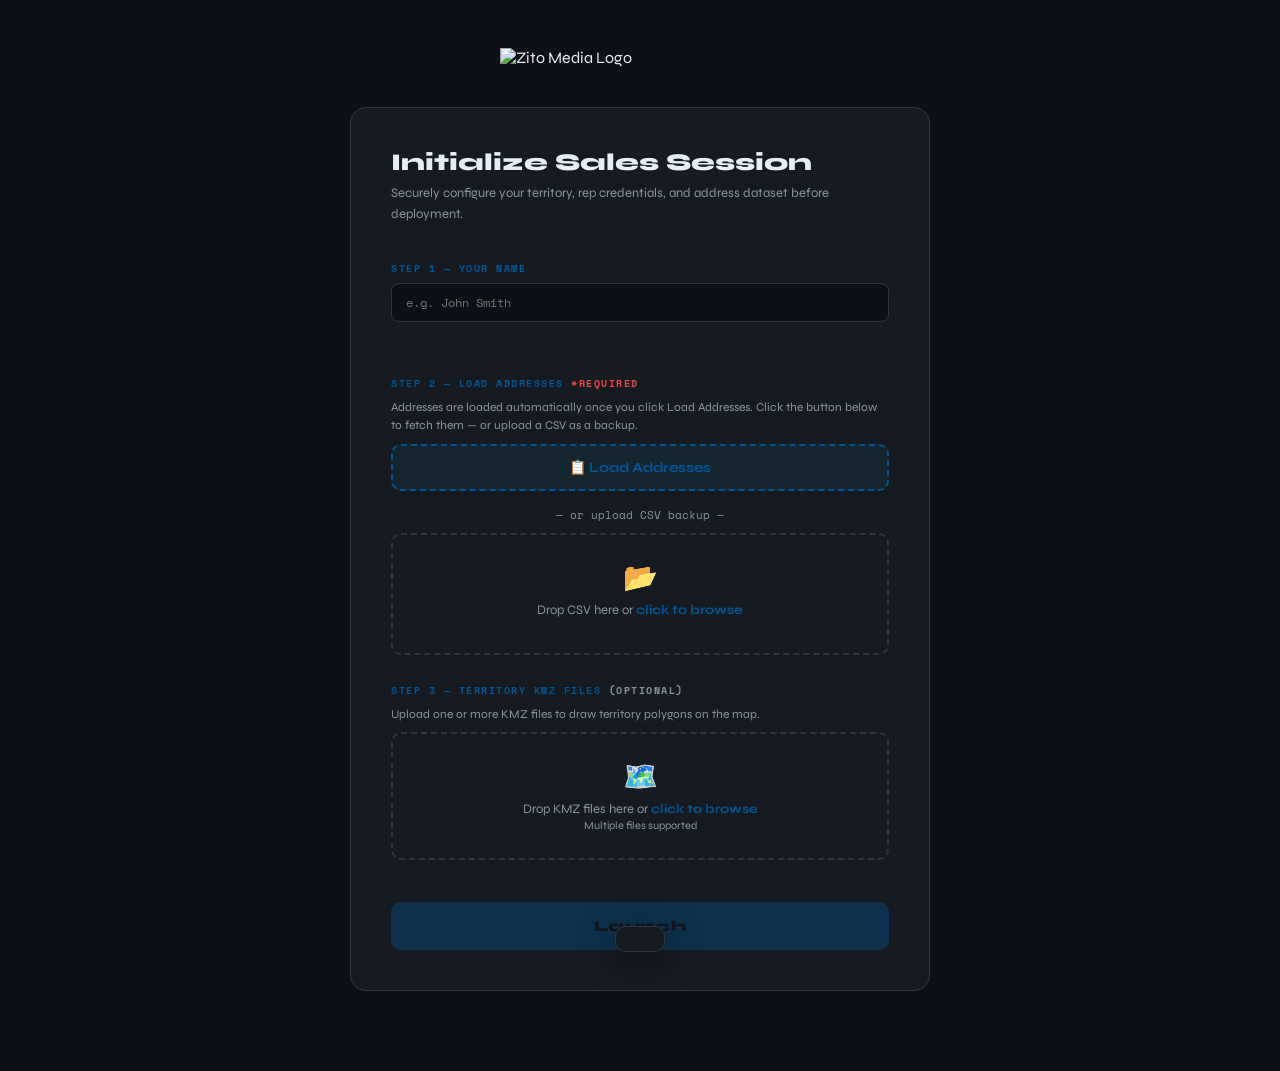
==== index.html @ 5561928e "Add files via upload" ====
<!DOCTYPE html>
<html lang="en">
<head>
<meta charset="UTF-8">
<meta name="viewport" content="width=device-width, initial-scale=1.0, viewport-fit=cover">
<title>Zito FieldOS</title>
<link rel="manifest" href="manifest.json">
<meta name="theme-color" content="#005696">
<meta name="mobile-web-app-capable" content="yes">
<meta name="apple-mobile-web-app-capable" content="yes">
<meta name="apple-mobile-web-app-status-bar-style" content="black-translucent">
<meta name="apple-mobile-web-app-title" content="FieldOS">
<link rel="apple-touch-icon" href="https://www.zitomedia.net/wp-content/uploads/2025/03/Untitled-design-6.png">
<link rel="icon" type="image/png" href="https://www.zitomedia.net/wp-content/uploads/2025/03/Untitled-design-6.png">

<!-- Preconnect to every external host so DNS + TLS happens in parallel, not serially -->
<link rel="preconnect" href="https://fonts.googleapis.com">
<link rel="preconnect" href="https://fonts.gstatic.com" crossorigin>
<link rel="preconnect" href="https://cdnjs.cloudflare.com">
<link rel="preconnect" href="https://server.arcgisonline.com">
<link rel="preconnect" href="https://nominatim.openstreetmap.org">
<link rel="preconnect" href="https://services.arcgisonline.com">
<link rel="dns-prefetch" href="https://script.google.com">

<!-- Fonts: display=swap means text shows in fallback font immediately, custom font swaps in when ready -->
<link href="https://fonts.googleapis.com/css2?family=Space+Mono:wght@400;700&family=Syne:wght@400;600;700;800&display=swap" rel="stylesheet">
<link rel="stylesheet" href="https://cdnjs.cloudflare.com/ajax/libs/leaflet/1.9.4/leaflet.min.css"/>
<link rel="stylesheet" href="https://cdnjs.cloudflare.com/ajax/libs/leaflet.markercluster/1.5.3/MarkerCluster.min.css"/>
<link rel="stylesheet" href="https://cdnjs.cloudflare.com/ajax/libs/leaflet.markercluster/1.5.3/MarkerCluster.Default.min.css"/>
<!-- App styles — bump ?v= whenever you update style.css so browsers fetch fresh -->
<link rel="stylesheet" href="style.css">
</head>
<body>

<!-- ═══════════════════ SPLASH SCREEN ═══════════════════ -->
<div id="splash" class="gone">
  <div class="splash-grid"></div>
  <div class="splash-glow"></div>
  <div class="splash-rings">
    <div class="splash-ring"></div>
    <div class="splash-ring"></div>
    <div class="splash-ring"></div>
    <div class="splash-ring"></div>
  </div>
  <div class="splash-body">
    <div class="splash-logo">
      <img src="https://www.zitomedia.net/wp-content/uploads/2025/03/Untitled-design-6.png" alt="Zito Media">
    </div>
    <div class="splash-line"></div>
    <div class="splash-tag">Field Operations & Sales Intelligence</div>
    <div class="splash-name" id="splash-rep-name"></div>
    <div class="splash-dots">
      <div class="splash-dot"></div>
      <div class="splash-dot"></div>
      <div class="splash-dot"></div>
    </div>
    <div class="splash-prog-wrap">
      <div class="splash-prog-track">
        <div class="splash-prog-fill" id="splash-prog-fill"></div>
      </div>
      <div class="splash-prog-label">Loading session…</div>
    </div>
  </div>
  <div class="splash-ver">ZITO FIELDOS v1.0.3 • Production • Build 2026.02.22</div>
</div>

<!-- ═══════════════════ SIGN-OUT CONFIRM ═══════════════════ -->
<div id="signout-confirm">
  <div class="signout-box">
    <div class="signout-icon">👋</div>
    <div class="signout-title">End Session?</div>
    <div class="signout-msg">Your availability will be set to Offline and your session will be securely closed.</div>
    <div class="signout-btns">
      <button class="signout-cancel" onclick="closeSignOutConfirm()">Cancel</button>
      <button class="signout-confirm-btn" onclick="confirmSignOut()">End Session</button>
    </div>
  </div>
</div>

<!-- ═══════════════════ SETUP PAGE ═══════════════════ -->
<div id="page-setup">
  <div class="logo-bar">
    <img src="https://www.zitomedia.net/wp-content/uploads/2025/03/Untitled-design-6.png" alt="Zito Media Logo">
  </div>
  <div class="setup-card">
    <h1>Initialize Sales Session</h1>
    <p class="sub">Securely configure your territory, rep credentials, and address dataset before deployment.</p>

    <div class="step">
      <div class="slabel">Step 1 — Your Name</div>
      <input class="txt-in" type="text" id="rep-name" placeholder="e.g. John Smith" oninput="validateRepName()" autocomplete="name">
      <div id="rep-name-hint" style="font-size:11px;color:var(--muted);margin-top:6px;font-family:'Space Mono',monospace;display:none;">⚠ Please enter your first and last name</div>
      <div id="rep-profile-status" style="font-size:12px;margin-top:8px;min-height:18px;"></div>
    </div>

    <div class="step">
      <div class="slabel">Step 2 — Load Addresses <span style="color:var(--danger)">*Required</span></div>
      <p class="shint">Addresses are loaded automatically once you click Load Addresses. Click the button below to fetch them — or upload a CSV as a backup.</p>
      <button class="btn-fetch-addr" id="btn-fetch-addr" onclick="fetchAddressesFromSheet()">
        <span id="fetch-addr-icon">📋</span> Load Addresses
      </button>
      <div id="fetch-addr-status" class="dz-status" style="margin-top:8px"></div>

      <div class="dz-or">— or upload CSV backup —</div>
      <div class="dropzone" id="dz-csv">
        <input type="file" id="csv-file" accept=".csv">
        <div class="dz-icon">📂</div>
        <div class="dz-label">Drop CSV here or <strong>click to browse</strong></div>
        <div id="csv-status" class="dz-status"></div>
      </div>
    </div>

    <div class="step">
      <div class="slabel">Step 3 — Territory KMZ Files <span style="color:var(--muted)">(optional)</span></div>
      <p class="shint">Upload one or more KMZ files to draw territory polygons on the map.</p>
      <div class="dropzone" id="dz-kml">
        <input type="file" id="kml-file" accept=".kml,.kmz" multiple>
        <div class="dz-icon">🗺️</div>
        <div class="dz-label">Drop KMZ files here or <strong>click to browse</strong></div>
        <div class="dz-label" style="font-size:11px;color:var(--muted);margin-top:2px">Multiple files supported</div>
      </div>
      <div id="kml-file-list"></div>
    </div>

    <button class="btn-launch" id="launch-btn" disabled onclick="launchApp()">Launch</button>
  </div>
</div>

<!-- ═══════════════════ APP PAGE ═══════════════════ -->
<div id="page-app">
  <div id="topbar">
    <div class="tb-logo">
      <img src="https://www.zitomedia.net/wp-content/uploads/2025/03/Untitled-design-6.png" alt="Logo" style="height:30px;width:auto;">
    </div>
    <div class="tb-sep"></div>
    <div class="tb-stat">Homes Passed: <strong id="st-total">0</strong></div>
    <div class="tb-stat" style="color:#059669">✅ Scheduled: <strong id="st-sched">0</strong></div>
    <div class="tb-stat">Pending: <strong id="st-pend">0</strong></div>
    <div class="ml-auto" style="display:flex;align-items:center;gap:8px;">
      <button id="btn-drop-pin-top" class="tb-btn" title="Drop a pin / add an address">📍 Drop Pin</button>
      <div id="tb-status-pill" class="is-offline" onclick="openBadge()" title="View my badge">
        <span class="status-dot"></span>
        <span id="tb-status-label">OFFLINE</span>
      </div>
      <button id="btn-chat" class="tb-btn chat-btn" onclick="openChat()" title="Team Chat">💬 Chat <span id="chat-unread-badge" class="chat-unread-badge" style="display:none"></span></button>
      <button id="btn-manager" class="tb-btn" onclick="openManagerPanel()">Team</button>
      <button class="tb-btn" onclick="openBadge()">My Badge</button>
      <button class="tb-btn" onclick="openSignOutConfirm()" title="Sign out" style="color:#f87171;border-color:rgba(239,68,68,.3);">Log Out</button>
    </div>
  </div>

  <!-- Sidebar collapse toggle -->
  <button id="sidebar-toggle" onclick="toggleSidebar()" title="Toggle address list">&#8249;</button>

  <!-- ═══════════════════ BADGE MODAL ═══════════════════ -->
  <div id="badge-modal" onclick="if(event.target===this)closeBadge()">
    <div class="badge-wrap">
      <div class="badge-card">
        <div class="badge-stripe"></div>
        <div class="badge-logo-bar">
          <img src="https://www.zitomedia.net/wp-content/uploads/2025/03/Untitled-design-6.png" alt="Zito Media">
          <span class="badge-id-num" id="badge-id-num">REP-000</span>
        </div>
        <div class="badge-avatar" id="badge-avatar">?</div>
        <div class="badge-name" id="badge-rep-name">—</div>
        <div class="badge-title">Sales Representative</div>
        
        <div class="badge-contact">
          <div class="badge-contact-row">📞 <a id="badge-phone-link" href="#"><span id="badge-rep-phone">—</span></a></div>
          <div class="badge-contact-row">✉️ <a id="badge-email-link" href="#"><span id="badge-rep-email">—</span></a></div>
          <div class="badge-contact-row">🌐 <a id="badge-web-link" href="#" target="_blank" rel="noopener"><span id="badge-rep-web">zitomedia.net</span></a></div>
        </div>

        <div class="badge-email-actions">
          <button class="badge-email-btn mega" onclick="emailCustomerOffer('mega')">Email Mega Offer</button>
          <button class="badge-email-btn gig" onclick="emailCustomerOffer('gig')">Email Gig Offer</button>
        </div>

        <div class="badge-divider"></div>
        <div class="badge-stats">
          <div class="badge-stat">
            <div class="badge-stat-val total-c" id="badge-total">0</div>
            <div class="badge-stat-lbl">Total Sales</div>
          </div>
          <div class="badge-stat">
            <div class="badge-stat-val mega-c" id="badge-mega">0</div>
            <div class="badge-stat-lbl">Mega</div>
          </div>
          <div class="badge-stat">
            <div class="badge-stat-val gig-c" id="badge-gig">0</div>
            <div class="badge-stat-lbl">Gig</div>
          </div>
        </div>
        <div class="badge-divider"></div>
        <div class="badge-status-row">
          <div id="badge-toggle" class="badge-status-toggle offline" onclick="toggleRepStatus()">
            <span class="badge-toggle-dot"></span>
            <span id="badge-status-text">OFFLINE</span>
          </div>
        </div>
        <div class="badge-toggle-hint">Tap to toggle your availability status</div>
      </div>
      <button class="badge-close-btn" onclick="closeBadge()">Close</button>
      <button class="badge-signout-btn" onclick="closeBadge();openSignOutConfirm()">⏻ End Session</button>
    </div>
  </div>

  <!-- ═══════════════════ MANAGER DASHBOARD ═══════════════════ -->
  <div id="manager-modal" onclick="if(event.target===this)closeManagerPanel()">
    <div class="mgr-wrap">

      <!-- Header -->
      <div class="mgr-header">
        <div>
          <div class="mgr-eyebrow">Manager View</div>
          <div class="mgr-title">Field Intelligence</div>
          <div class="mgr-subtitle" id="mgr-last-refresh">—</div>
        </div>
        <button class="mgr-refresh-btn" id="mgr-refresh-btn" onclick="refreshManagerPanel()">↻</button>
      </div>

      <!-- Top KPI pills -->
      <div class="mgr-summary">
        <div class="mgr-pill"><div class="mgr-pill-val online-c" id="mgr-count-online">—</div><div class="mgr-pill-lbl">Online</div></div>
        <div class="mgr-pill"><div class="mgr-pill-val offline-c" id="mgr-count-offline">—</div><div class="mgr-pill-lbl">Offline</div></div>
        <div class="mgr-pill"><div class="mgr-pill-val sales-c" id="mgr-count-sales">—</div><div class="mgr-pill-lbl">Sales Today</div></div>
      </div>

      <!-- Tab nav -->
      <div class="mgr-tabs">
        <button class="mgr-tab active" onclick="switchMgrTab('team',this)">👥 Team</button>
        <button class="mgr-tab" onclick="switchMgrTab('analytics',this)">📊 Analytics</button>
        <button class="mgr-tab" onclick="switchMgrTab('coverage',this)">🗺 Coverage</button>
        <button class="mgr-tab" onclick="switchMgrTab('forecast',this)">💰 Forecast</button>
        <button class="mgr-tab" onclick="switchMgrTab('territory',this)">🎯 Territory</button>
        <!-- AI Coach removed -->
      </div>

      <!-- ── TAB: TEAM ── -->
      <div id="mgr-tab-team" class="mgr-tab-panel active">
        <div class="mgr-perf">
          <div class="mgr-perf-head">Live Performance</div>
          <div class="mgr-perf-grid">
            <div class="mgr-metric">
              <div class="mgr-metric-lbl">Close Rate</div>
              <div class="mgr-metric-val" id="mgr-m-close">—</div>
              <div class="mgr-metric-sub" id="mgr-m-close-sub">—</div>
            </div>
            <div class="mgr-metric">
              <div class="mgr-metric-lbl">Sales / Hour</div>
              <div class="mgr-metric-val" id="mgr-m-pace">—</div>
              <div class="mgr-metric-sub" id="mgr-m-pace-sub">—</div>
            </div>
            <div class="mgr-metric">
              <div class="mgr-metric-lbl">Gig Mix</div>
              <div class="mgr-metric-val" id="mgr-m-gigmix">—</div>
              <div class="mgr-metric-sub" id="mgr-m-gigmix-sub">—</div>
            </div>
            <div class="mgr-metric">
              <div class="mgr-metric-lbl">Sales / Rep</div>
              <div class="mgr-metric-val" id="mgr-m-spr">—</div>
              <div class="mgr-metric-sub" id="mgr-m-spr-sub">—</div>
            </div>
          </div>
        </div>
        <div class="mgr-list-head">Field Reps</div>
        <div id="mgr-rep-list">
          <div class="mgr-loading"><div class="mgr-spinner"></div>Loading rep data…</div>
        </div>
      </div>

      <!-- ── TAB: ANALYTICS ── -->
      <div id="mgr-tab-analytics" class="mgr-tab-panel">

        <div class="mgr-two-col">
          <div class="ana-card">
            <div class="ana-card-head">🕐 Best Hours to Knock</div>
            <div class="ana-card-sub">Close rate by hour of day — based on all recorded door knocks</div>
            <div id="ana-tod-chart" class="tod-chart"></div>
            <div class="tod-x-labels" id="ana-tod-labels"></div>
          </div>

          <div class="ana-card">
            <div class="ana-card-head">📶 Status Breakdown</div>
            <div class="ana-card-sub">Disposition of all worked doors this session</div>
            <div id="ana-status-bars" class="status-bars"></div>
          </div>
        </div>

        <div class="mgr-two-col">
          <div class="ana-card">
            <div class="ana-card-head">🆚 Competitor Landscape</div>
            <div class="ana-card-sub">What service do prospects already have?</div>
            <div id="ana-competitor" class="competitor-grid"></div>
          </div>

          <div class="ana-card">
            <div class="ana-card-head">👤 Rep Leaderboard</div>
            <div class="ana-card-sub">Ranked by close rate — minimum 5 doors worked</div>
            <div id="ana-leaderboard" class="leaderboard-list"></div>
          </div>
        </div>

      </div>

      <!-- ── TAB: COVERAGE ── -->
      <div id="mgr-tab-coverage" class="mgr-tab-panel">

        <div class="mgr-two-col">
          <div class="ana-card">
            <div class="ana-card-head" style="display:flex;align-items:center;justify-content:space-between;">
              <span>Territory Coverage</span>
              <button class="heat-btn" id="btn-heat-map" onclick="toggleHeatMap()">🌡 Coverage Map</button>
            </div>
            <div class="ana-card-sub">% of addresses knocked per territory</div>
            <div id="cov-territory-bars"></div>
          </div>

          <div class="ana-card">
            <div class="ana-card-head">📍 Coverage Legend</div>
            <div class="cov-legend">
              <div class="cov-leg-row"><span class="cov-swatch" style="background:#8b5cf6"></span>Mega Sale</div>
              <div class="cov-leg-row"><span class="cov-swatch" style="background:#10b981"></span>Gig Sale</div>
              <div class="cov-leg-row"><span class="cov-swatch" style="background:#d97706"></span>Not Home</div>
              <div class="cov-leg-row"><span class="cov-swatch" style="background:#ef4444"></span>Brightspeed</div>
              <div class="cov-leg-row"><span class="cov-swatch" style="background:#818cf8"></span>In Contract</div>
              <div class="cov-leg-row"><span class="cov-swatch" style="background:#dc2626"></span>Not Interested</div>
              <div class="cov-leg-row"><span class="cov-swatch" style="background:#06b6d4"></span>Go Back Later</div>
              <div class="cov-leg-row"><span class="cov-swatch" style="background:#6b7280"></span>Pending / Untouched</div>
            </div>
          </div>
        </div>

      </div>

      <!-- ── TAB: FORECAST ── -->
      <div id="mgr-tab-forecast" class="mgr-tab-panel">

        <div class="ana-card forecast-hero">
          <div class="ana-card-head">📡 Revenue Projection</div>
          <div class="ana-card-sub">Based on current close rate applied to remaining pending homes</div>
          <div class="forecast-mrr" id="fc-mrr">—</div>
          <div class="forecast-mrr-label">Projected Monthly Recurring Revenue</div>
        </div>

        <div class="ana-card">
          <div class="ana-card-head">Projection Inputs</div>
          <div class="fc-inputs-grid" id="fc-inputs-grid"></div>
        </div>

        <div class="ana-card">
          <div class="ana-card-head">Territory Breakdown</div>
          <div id="fc-territory-table"></div>
        </div>

        <div class="ana-card">
          <div class="ana-card-head">Package Revenue Split</div>
          <div class="fc-pkg-split" id="fc-pkg-split"></div>
        </div>

      </div>

      <!-- ── TAB: TERRITORY INTEL ── -->
      <div id="mgr-tab-territory" class="mgr-tab-panel">

        <div class="ana-card">
          <div class="ana-card-head">📡 Territory Saturation</div>
          <div class="ana-card-sub">How worked-out is each territory? When to rotate reps in.</div>
          <div id="ti-saturation"></div>
        </div>

        <div class="ana-card">
          <div class="ana-card-head">🆚 Competitor Breakdown by Territory</div>
          <div class="ana-card-sub">% of homes using Brightspeed, in contract, or open market — per territory</div>
          <div id="ti-competitor-table"></div>
        </div>

        <div class="ana-card">
          <div class="ana-card-head">🔄 Follow-Up Queue</div>
          <div class="ana-card-sub">Go Back Later &amp; Not Home doors across all territories — sorted by how long they've been waiting</div>
          <div id="ti-stale-list"></div>
        </div>

        <div class="ana-card">
          <div class="ana-card-head">📋 Deploy Recommendations</div>
          <div class="ana-card-sub">Where to focus reps next based on coverage and close rate data</div>
          <div id="ti-recommendations"></div>
        </div>

      </div>

      <!-- AI Coach tab removed -->

      <button class="mgr-close-btn" onclick="closeManagerPanel()">Close</button>
    </div>
  </div>

  <!-- ═══════════════════ GPS PERMISSION PROMPT ═══════════════════ -->
  <div id="gps-prompt" class="gps-prompt-overlay">
    <div class="gps-prompt-box">
      <div class="gps-prompt-icon">📍</div>
      <div class="gps-prompt-title">Enable Location</div>
      <div class="gps-prompt-body">
        FieldOS uses your location to:<br><br>
        <span class="gps-feat">🧭 <strong>Route Mode</strong> — sort addresses nearest-first as you walk</span>
        <span class="gps-feat">📡 <strong>Territory loading</strong> — auto-load homes near you</span>
        <span class="gps-feat">🔄 <strong>Follow-Up Queue</strong> — show distance to each callback</span>
      </div>
      <div class="gps-prompt-sub">Your location is never stored or shared. It stays on your device.</div>
      <button class="gps-btn-allow" onclick="requestGPS()">Allow Location Access</button>
      <button class="gps-btn-skip"  onclick="dismissGPSPrompt()">Not Now</button>
    </div>
  </div>

  <!-- GPS status banner (shows briefly after grant/deny) -->
  <div id="gps-banner" class="gps-banner"></div>

  <div id="panel-list">
    <div class="pl-head">
      <div class="pl-title">
        Addresses
        <span class="pl-badge" id="addr-count">0</span>
      </div>
      <div class="pl-mode-btns">
        <button class="pl-mode-btn" id="btn-route-mode" onclick="toggleRouteMode()">
          <span class="pl-mode-icon">🧭</span>
          <span class="pl-mode-label">Route</span>
        </button>
        <button class="pl-mode-btn" id="btn-stale-mode" onclick="toggleStaleMode()">
          <span class="pl-mode-icon">🔄</span>
          <span class="pl-mode-label">Follow-Up</span>
          <span class="pl-mode-count" id="stale-badge"></span>
        </button>
      </div>
      <input class="search-in" id="addr-search" placeholder="🔍 Search addresses…" oninput="filterList(this.value)">
    </div>
    <div id="addr-items"></div>
    <div class="pl-footer">
      <button class="btn-add-addr" onclick="openAddAddrModal()">&#43; Add Address</button>
    </div>
  </div>

  <!-- ═══════════════════ ADD ADDRESS MODAL ═══════════════════ -->
  <div id="add-addr-modal" onclick="if(event.target===this)closeAddAddrModal()">
    <div class="add-addr-box">
      <div class="add-addr-header">
        <div class="add-addr-title">Add New Address</div>
        <button class="add-addr-close" onclick="closeAddAddrModal()">&#10005;</button>
      </div>
      <div class="add-addr-sub">Enter a home not in the current list. It will be added to your session and saved to the Addresses tab in Google Sheets.</div>

      <div class="fg">
        <label class="fl">Street Address <span style="color:var(--danger)">*</span></label>
        <input class="fi" type="text" id="new-addr-street" placeholder="e.g. 123 Oak St" oninput="checkNewAddrReady()">
      </div>
      <div class="fg-row">
        <div>
          <label class="fl">City <span style="color:var(--danger)">*</span></label>
          <input class="fi" type="text" id="new-addr-city" placeholder="e.g. Burnsville" oninput="checkNewAddrReady()">
        </div>
        <div>
          <label class="fl">State</label>
          <input class="fi" type="text" id="new-addr-state" placeholder="e.g. NC" maxlength="2">
        </div>
      </div>
      <div class="fg">
        <label class="fl">ZIP Code</label>
        <input class="fi" type="text" id="new-addr-zip" placeholder="e.g. 28714" maxlength="10">
      </div>

      <div class="add-addr-note">
        &#128203; This address will also be written to the <strong>Addresses</strong> tab of your Google Sheet so it persists for future sessions.
      </div>

      <button class="btn-add-addr-submit" id="btn-new-addr-submit" onclick="submitNewAddress()" disabled>Add Address</button>
      <div id="add-addr-sending">
        <div class="add-addr-spinner"></div> Saving to Google Sheet&hellip;
      </div>
    </div>
  </div>

  <!-- Pin Drop banner — visible while pin mode is active -->
  <div id="pin-drop-banner">📍 Tap a home on the map to add it</div>

  <!-- Drop Pin FAB — mobile only, replaces the topbar button which overflows on small screens -->
  <button id="btn-drop-pin-fab" onclick="togglePinDropMode()" title="Drop a pin / add an address">
    📍 Drop Pin
  </button>

  <div id="map"></div>

  <!-- Weather Overlay Pill -->
  <div id="wx-pill" class="wx-pill" aria-label="Weather controls">
    <button id="wx-radar-toggle" class="wx-chip wx-toggle" type="button" onclick="wxToggleRadar()" aria-pressed="false">
      <span class="wx-label">Radar</span>
      <span class="wx-switch" aria-hidden="true"><span class="wx-knob"></span></span>
    </button>
    <div id="wx-temp" class="wx-chip wx-temp" title="Current temperature">—°F</div>
  </div>

  <!-- Geocoding progress bar -->
  <div id="geocode-bar" style="display:none;position:absolute;bottom:20px;left:50%;transform:translateX(-50%);
    background:#fff;border:1px solid #d1d5db;border-radius:10px;padding:12px 20px;
    min-width:300px;box-shadow:0 4px 16px rgba(0,0,0,.15);z-index:999;
    flex-direction:column;gap:8px;font-family:'Syne',sans-serif;">
    <div id="gc-text" style="font-size:12px;font-weight:600;color:#374151;text-align:center"></div>
    <div style="background:#e5e7eb;border-radius:4px;height:6px;overflow:hidden;">
      <div id="gc-fill" style="height:100%;background:#2563eb;border-radius:4px;transition:width .4s ease;width:0%"></div>
    </div>
  </div>

  <div id="panel-form">
    <div class="pf-head">
      <div class="pf-info">
        <div class="pf-addr" id="pf-addr-line"></div>
        <div class="pf-sub"  id="pf-addr-sub"></div>
      </div>
      <button class="pf-collapse" id="pf-collapse-btn" onclick="toggleFormCollapse()" title="Collapse / expand form">▾</button>
      <button class="pf-close" onclick="closeForm()">✕</button>
    </div>
    <div class="pf-body">

      <!-- Active customer notice (shown instead of sales form) -->
      <div id="active-notice" style="display:none">
        <div class="active-notice-box">
          <div class="active-notice-icon">⚡</div>
          <div class="active-notice-title">Active Customer</div>
          <div class="active-notice-msg">This address is an existing active customer and cannot be sold to.</div>
        </div>
      </div>

      <!-- Sales form (hidden for active customers) -->
      <div id="sales-form-body">

      <!-- Previous disposition banner — shown when address has been visited before -->
      <div id="prev-disposition" style="display:none">
        <div class="prev-disp-label">Previous Disposition</div>
        <div class="prev-disp-row">
          <span class="prev-disp-status" id="prev-disp-status"></span>
          <span class="prev-disp-clear" onclick="clearPrevDisposition()" title="Clear disposition">✕ Clear</span>
        </div>
        <div class="prev-disp-note" id="prev-disp-note" style="display:none"></div>
      </div>

      <div class="sec-head">Customer Info</div>
      <div class="fg-row">
        <div><label class="fl">First Name</label><input class="fi" type="text" id="f-first" placeholder="Jane"></div>
        <div><label class="fl">Last Name</label><input class="fi" type="text" id="f-last" placeholder="Smith"></div>
      </div>
      <div class="fg">
        <label class="fl">Phone</label>
        <input class="fi" type="text" id="f-phone" placeholder="(555) 555-5555" oninput="fmtPhone(this)">
      </div>
      <div class="fg">
        <label class="fl">Email</label>
        <input class="fi" type="text" id="f-email" placeholder="jane@example.com">
      </div>
      <div class="fg">
        <label class="fl">Notes</label>
        <input class="fi" type="text" id="f-notes" placeholder="Gate code, best call time, etc.">
      </div>

      <div class="sec-head">Select Package</div>
      <div class="pkg-grid">
        <div class="pkg-card mega-card" id="pkg-mega" onclick="pickPkg('mega')">
          <span class="pkg-check">✓</span>
          <div class="pkg-icon">⚡</div>
          <div class="pkg-name">Mega Speed</div>
          <div class="pkg-speed">500 Mbps</div>
          <div class="pkg-price">$44.95/mo</div>
        </div>
        <div class="pkg-card gig-card" id="pkg-gig" onclick="pickPkg('gig')">
          <span class="pkg-check">✓</span>
          <div class="pkg-icon">🚀</div>
          <div class="pkg-name">Gig Speed</div>
          <div class="pkg-speed">1,000 Mbps</div>
          <div class="pkg-price">$54.95/mo</div>
        </div>
      </div>

      <!-- Pricing Breakdown (shown after package selected) -->
      <div id="pricing-box" style="display:none">

        <div class="sec-head">Schedule Install</div>

        <!-- Schedule picker -->
        <div id="sched-wrap">
          <div id="sched-loading" style="display:none" class="sched-msg">
            <div class="sched-spinner"></div><span>Loading schedule…</span>
          </div>
          <div id="sched-error" style="display:none" class="sched-err"></div>

          <div id="sched-picker" style="display:none">
            <div class="sched-nav">
              <button class="sched-nav-btn" onclick="schedShiftWeek(-1)">&#8592;</button>
              <span class="sched-week-label" id="sched-week-label"></span>
              <button class="sched-nav-btn" onclick="schedShiftWeek(1)">&#8594;</button>
            </div>
            <div id="sched-day-grid"></div>
          </div>

          <!-- Confirmed slot -->
          <div id="sched-confirmed" style="display:none" class="sched-confirmed">
            <div class="sched-conf-check">✅</div>
            <div class="sched-conf-body">
              <div class="sched-conf-label">Install Scheduled</div>
              <div class="sched-conf-date" id="sched-conf-date"></div>
              <div class="sched-conf-time" id="sched-conf-time"></div>
            </div>
            <button class="sched-conf-change" onclick="schedClearSlot()">✕ Change</button>
          </div>
        </div>

        <!-- Hidden fields used by calcPricing + payload -->
        <input type="hidden" id="f-install-date">
        <input type="hidden" id="f-install-time">

        <div class="sec-head">Pricing Breakdown</div>
        <div class="price-table">
          <div class="price-section-label">Monthly Bill (recurring)</div>
          <div class="price-row"><span>Internet Service</span><span id="pr-internet">—</span></div>
           <div class="price-row"><span>Modem Fee</span><span>$10.00</span></div>
          <div class="price-row"><span>eero 6+ WiFi Router</span><span>$5.00</span></div>
          <div class="price-row"><span>Payment Processing Fee</span><span>$1.00</span></div>
          <div class="price-row price-total"><span>Monthly Total</span><span id="pr-monthly">—</span></div>

          <div class="price-section-label" style="margin-top:14px">First Month Bill (promo: internet is free)</div>
          <div class="price-row promo-row"><span>Internet Service</span><span class="free-tag">FREE</span></div>
           <div class="price-row"><span>Modem Fee</span><span>$10.00</span></div>
          <div class="price-row"><span>eero 6+ WiFi Router</span><span>$5.00</span></div>
          <div class="price-row"><span>Payment Processing Fee</span><span>$1.00</span></div>
          <div class="price-row price-total"><span>First Month Bill (fees only)</span><span id="pr-firstbill-fees">$16.00</span></div>
           <div class="price-row"><span style="opacity:.85">+ Estimated Proration (below)</span><span style="opacity:.85">—</span></div>
           <div class="price-row price-total"><span>Estimated First Bill Total</span><span id="pr-firstbill-total">—</span></div>

          <div id="proration-section" style="display:none">
            <div class="price-section-label" style="margin-top:14px">Estimated Proration (install → 1st of next month)</div>
            <div class="price-row"><span id="pr-prorate-label">Internet</span><span id="pr-prorate-internet">—</span></div>
            <div class="price-row"><span id="pr-prorate-eero-label">eero 6+</span><span id="pr-prorate-eero">—</span></div>
            <div class="price-row"><span>Payment Processing Fee</span><span>$1.00</span></div>
            <div class="price-row price-total"><span>Estimated Proration Total</span><span id="pr-prorate-total">—</span></div>
             <div class="price-note" style="margin-top:10px">
               ✅ <strong>No payment is collected at install.</strong> Estimated proration is added to the first bill.
             </div>
          </div>

          <div class="price-note">
            📅 Bills are generated on the <strong>1st</strong> of each month and due by the <strong>10th</strong>.
            <br>💡 Promo: First month includes <strong>free internet service</strong>, but standard monthly fees still apply (modem $10, eero $5, processing $1).
          </div>
        </div>
      </div>

      <div class="sec-head">Submit Sale</div>
      <button class="btn-mega" id="btn-mega" onclick="submitSale('Mega Speed')" disabled>⚡ Submit — Mega Speed</button>
      <button class="btn-gig"  id="btn-gig"  onclick="submitSale('Gig Speed')"  disabled>🚀 Submit — Gig Speed</button>

      <div class="sec-head">No Sale</div>
      <div class="status-grid">
        <button class="stbtn" id="sbt-nh"  onclick="pickStatus('Not Home')">🚪 Not Home</button>
        <button class="stbtn" id="sbt-bs"  onclick="pickStatus('Brightspeed')">⚡ Brightspeed</button>
        <button class="stbtn" id="sbt-ic"  onclick="pickStatus('In Contract')">📋 In Contract</button>
        <button class="stbtn" id="sbt-ni"  onclick="pickStatus('Not Interested')">❌ Not Interested</button>
        <button class="stbtn" id="sbt-gbl" onclick="pickStatus('Go Back Later')">🔄 Go Back Later</button>
        <button class="stbtn" id="sbt-vac" onclick="pickStatus('Vacant')">🏚️ Vacant</button>
        <button class="stbtn" id="sbt-biz" onclick="pickStatus('Business')">🏢 Business</button>
      </div>
      
      <!-- No Sale Disposition Note (only for Not Home / Not Interested / Go Back Later) -->
      <div class="fg" id="ns-note-wrap" style="display:none;">
        <label class="fl" for="ns-note">Disposition Note</label>
        <textarea class="fi" id="ns-note" rows="3" placeholder="Quick note (optional)"></textarea>
      </div>

<button class="btn-log" onclick="submitStatus()">Log Status (no sale)</button>

      </div><!-- end sales-form-body -->
    </div>
  </div>
</div>

<!-- ═══════════════════ TEAM CHAT ═══════════════════ -->
<div id="chat-modal" onclick="if(event.target===this)closeChat()">
  <div class="chat-panel">
    <div class="chat-header">
      <div class="chat-header-left">
        <span class="chat-icon">💬</span>
        <div>
          <div class="chat-title">Team Chat</div>
          <div class="chat-online-count" id="chat-online-count">Loading…</div>
        </div>
      </div>
      <button class="chat-close-btn" onclick="closeChat()">✕</button>
    </div>

    <div class="chat-online-bar" id="chat-online-bar">
      <!-- online rep avatars injected here -->
    </div>

    <div class="chat-messages" id="chat-messages">
      <div class="chat-loading">Loading messages…</div>
    </div>

    <div class="chat-compose">
      <input
        id="chat-input"
        class="chat-input"
        type="text"
        placeholder="Message your team…"
        maxlength="500"
        onkeydown="if(event.key==='Enter'&&!event.shiftKey){event.preventDefault();chatSend();}"
        autocomplete="off"
      >
      <button class="chat-send-btn" onclick="chatSend()">Send</button>
    </div>
  </div>
</div>

<!-- Toast -->
<div id="toast"></div>

<!-- Guide Modal -->
<div id="modal" onclick="handleModalClick(event)">
  <div class="modal-box">
    <h2>⚙ Google Sheets Setup Guide</h2>
    <p>Follow these steps to send sale data automatically to a Google Sheet.</p>

    <h3>1 — Create a Google Sheet</h3>
    <p>Add these headers in Row 1 exactly as shown:</p>
    <pre>Timestamp | Salesperson | Address | City | State | Zip | First Name | Last Name | Phone | Email | Package | Install Date | Install Time | Notes | Status</pre>

    <h3>2 — Open Apps Script</h3>
    <p>Go to <strong>Extensions → Apps Script</strong>, delete existing code, and paste this:</p>
    <pre>function doPost(e) {
  var sheet = SpreadsheetApp.getActiveSpreadsheet().getActiveSheet();
  var d = JSON.parse(e.postData.contents);
  sheet.appendRow([
    new Date(), d.salesperson,
    d.address, d.city, d.state, d.zip,
    d.firstName, d.lastName, d.phone, d.email,
    d.package, d.installDate, d.installTime, d.notes, d.status
  ]);
  return ContentService
    .createTextOutput(JSON.stringify({result:'success'}))
    .setMimeType(ContentService.MimeType.JSON);
}</pre>

    <h3>3 — Deploy as Web App</h3>
    <p>Click <strong>Deploy → New deployment → Web app</strong>. Set <em>Execute as</em>: <strong>Me</strong>, <em>Who has access</em>: <strong>Anyone</strong>. Deploy and authorize.</p>

    <h3>4 — Address CSV Format</h3>
    <pre>address,city,state,zip
123 Main St,Burnsville,NC,28714
456 Oak Ave,Burnsville,NC,28714</pre>

    <button class="modal-close" onclick="closeModal()">Close</button>
  </div>
</div>
<!-- Third-party libraries -->
<script defer src="https://cdnjs.cloudflare.com/ajax/libs/leaflet/1.9.4/leaflet.min.js"></script>
<script defer src="https://cdnjs.cloudflare.com/ajax/libs/leaflet.markercluster/1.5.3/leaflet.markercluster.min.js"></script>
<script defer src="https://cdnjs.cloudflare.com/ajax/libs/PapaParse/5.4.1/papaparse.min.js"></script>
<script defer src="https://cdnjs.cloudflare.com/ajax/libs/jszip/3.10.1/jszip.min.js"></script>
<!-- App logic — bump ?v= whenever you push a new version of app.js -->
<script defer src="app.js"></script>
<!-- Service worker: caches app shell + tiles so the app loads fast on weak signal -->
<script>
  if ('serviceWorker' in navigator) {
    window.addEventListener('load', function() {
      navigator.serviceWorker.register('sw.js').catch(function(){});
    });
  }
</script>
</body>
</html>
---- style.css ----
/* Zito FieldOS — styles
 * Split from single-file build on 2026.02.24
 * To update: edit this file and bump ?v= in index.html
 */

:root {
  --bg: #0d1117;
  --surface: #161b22;
  --surface2: #21262d;
  --border: #30363d;
  --accent: #005696;
  --mega: #8b5cf6;
  --gig: #10b981;
  --text: #e6edf3;
  --muted: #8b949e;
  --warn: #d97706;
  --danger: #ef4444;
  --sidebar-w: 280px;
}
* { box-sizing: border-box; margin: 0; padding: 0; }
body { font-family: 'Syne', sans-serif; color: var(--text); background: var(--bg); }

/* ── SETUP PAGE ─────────────────────────────────────── */
#page-setup {
  min-height: 100vh;
  min-height: 100dvh;
  overflow-y: auto;
  display: flex;
  flex-direction: column;
  align-items: center;
  padding: 48px 20px 80px;
  padding-bottom: max(80px, calc(80px + env(safe-area-inset-bottom)));
  box-sizing: border-box;
}
.logo-bar {
  display: flex;
  flex-direction: column;
  align-items: center;
  justify-content: center;
  gap: 12px;
  width: 100%;
  margin-bottom: 40px;
}
.logo-bar img {
  max-width: 280px;
  width: 80%;
  height: auto;
  object-fit: contain;
}
.logo-dot {
  width: 12px; height: 12px; border-radius: 50%;
  background: var(--accent); box-shadow: 0 0 12px var(--accent);
  animation: glow 2s ease-in-out infinite;
}
@keyframes glow {
  0%,100%{box-shadow:0 0 8px var(--accent)}
  50%{box-shadow:0 0 22px var(--accent)}
}
.setup-card {
  background: var(--surface); border: 1px solid var(--border);
  border-radius: 16px; padding: 40px; width: 100%; max-width: 580px;
  box-sizing: border-box;
}
.setup-card h1 { font-size: 24px; font-weight: 800; margin-bottom: 6px; }
.setup-card .sub { font-size: 13px; color: var(--muted); line-height: 1.6; margin-bottom: 36px; }

.step { margin-bottom: 28px; }
.slabel {
  font-size: 10px; font-weight: 700; letter-spacing: 1.5px; text-transform: uppercase;
  color: var(--accent); font-family: 'Space Mono', monospace; margin-bottom: 7px;
}
.shint { font-size: 12px; color: var(--muted); line-height: 1.55; margin-bottom: 9px; }

.txt-in {
  width: 100%; background: var(--bg); border: 1px solid var(--border);
  border-radius: 8px; padding: 10px 14px; color: var(--text);
  font-family: 'Space Mono', monospace; font-size: 12px; outline: none;
  transition: border-color .2s;
}
.txt-in:focus { border-color: var(--accent); box-shadow: 0 0 0 3px rgba(0,212,255,.1); }

.dropzone {
  border: 2px dashed var(--border); border-radius: 10px;
  padding: 26px; text-align: center; cursor: pointer;
  transition: border-color .2s, background .2s; position: relative;
}
.dropzone:hover { border-color: var(--accent); background: rgba(0,212,255,.04); }
.dropzone.dz-over { border-color: var(--accent); background: rgba(0,212,255,.07); }
.dropzone input[type=file] {
  position: absolute; inset: 0; width: 100%; height: 100%; opacity: 0; cursor: pointer;
}
.dz-icon { font-size: 28px; margin-bottom: 7px; }
.dz-label { font-size: 13px; color: var(--muted); }
.dz-label strong { color: var(--accent); }
.dz-status { margin-top: 9px; font-family: 'Space Mono', monospace; font-size: 11px; }
.ok  { color: var(--gig); }
.err { color: var(--danger); }

.btn-launch {
  width: 100%; margin-top: 6px; padding: 15px;
  background: var(--accent); color: var(--bg); border: none;
  border-radius: 10px; cursor: pointer;
  font-family: 'Syne', sans-serif; font-size: 15px; font-weight: 800;
  letter-spacing: .3px; transition: all .2s;
}
.btn-launch:hover:not(:disabled) {
  background: #33deff; transform: translateY(-1px);
  box-shadow: 0 6px 24px rgba(0,212,255,.35);
}
.btn-launch:disabled { opacity: .4; cursor: not-allowed; }

.guide-link {
  background: none; border: none; color: var(--accent);
  font-size: 11px; font-family: 'Space Mono', monospace;
  text-decoration: underline; cursor: pointer; padding: 0;
}

/* ── APP PAGE ───────────────────────────────────────── */
#page-app {
  display: none; height: 100vh; position: relative; overflow: hidden;
}

/* Topbar */
#topbar {
  position: absolute; top: 0; left: 0; right: 0; height: 52px;
  background: var(--surface); border-bottom: 1px solid var(--border);
  display: flex; align-items: center; padding: 0 16px; gap: 16px; z-index: 500;
}
.tb-logo { font-size: 16px; font-weight: 800; display:flex; align-items:center; gap:8px; }
.tb-sep  { width: 1px; height: 24px; background: var(--border); }
.tb-stat { font-size: 11px; color: var(--muted); font-family: 'Space Mono', monospace; }
.tb-stat strong { color: var(--text); }
.ml-auto { margin-left: auto; }
.tb-btn {
  background: var(--surface2); border: 1px solid var(--border);
  border-radius: 7px; color: var(--muted); cursor: pointer;
  padding: 5px 12px; font-size: 12px; font-family: 'Syne', sans-serif;
  font-weight: 600; transition: all .15s;
}
.tb-btn:hover { border-color: var(--accent); color: var(--accent); }

/* ── SIDEBAR TOGGLE BUTTON ── */
#sidebar-toggle {
  position: absolute;
  top: 62px; /* below topbar */
  left: var(--sidebar-w);
  z-index: 1050; /* above wx-pill (999) so it's always tappable */
  width: 24px; height: 48px;
  background: var(--surface);
  border: 1px solid var(--border);
  border-left: none;
  border-radius: 0 8px 8px 0;
  cursor: pointer;
  display: flex; align-items: center; justify-content: center;
  color: var(--muted);
  font-size: 13px;
  transition: left .25s ease, color .15s, background .15s;
  user-select: none;
}
#sidebar-toggle:hover { color: var(--accent); background: var(--surface2); }

/* Map */
#map {
  position: absolute;
  top: 52px; left: var(--sidebar-w); right: 0; bottom: 0;
  z-index: 1;
  transition: left .25s ease;
}

/* Address list panel */
#panel-list {
  position: absolute; top: 52px; left: 0; width: var(--sidebar-w); bottom: 0;
  background: var(--surface); border-right: 1px solid var(--border);
  display: flex; flex-direction: column; z-index: 1000; /* above wx-pill (999) */
  transition: transform .25s ease;
}

/* Collapsed state */
#page-app.sidebar-collapsed #panel-list {
  transform: translateX(-100%);
}
#page-app.sidebar-collapsed #map {
  left: 0;
}
#page-app.sidebar-collapsed #sidebar-toggle {
  left: 0;
  border-left: 1px solid var(--border);
  border-radius: 0 8px 8px 0;
}

/* On mobile, sidebar overlays map instead of pushing it */
@media (max-width: 640px) {
  #map {
    left: 0 !important;
  }
  #panel-list {
    z-index: 1050; /* above wx-pill on mobile too */
    box-shadow: 4px 0 20px rgba(0,0,0,.4);
  }
  #page-app.sidebar-collapsed #panel-list {
    transform: translateX(-100%);
  }
  #sidebar-toggle {
    left: var(--sidebar-w);
  }
  #page-app.sidebar-collapsed #sidebar-toggle {
    left: 0;
  }
  /* Hide some topbar stats on small screens */
  .tb-stat { display: none; }
  .tb-stat:first-of-type { display: flex; }
  /* Drop Pin moves to a FAB on mobile — hide the topbar button */
  #btn-drop-pin-top { display: none; }
}

.pl-head {
  padding: 12px 12px 10px;
  border-bottom: 1px solid var(--border);
  flex-shrink: 0;
  display: flex;
  flex-direction: column;
  gap: 8px;
}
.pl-title {
  font-size: 10px; font-weight: 700; text-transform: uppercase;
  letter-spacing: 1px; color: var(--muted); font-family: 'Space Mono', monospace;
  display: flex; align-items: center; gap: 8px;
}
.pl-badge {
  background: var(--bg); border: 1px solid var(--border); border-radius: 20px;
  padding: 1px 8px; font-size: 10px; font-family: 'Space Mono', monospace; color: var(--accent);
}
.search-in {
  width: 100%; background: var(--bg); border: 1px solid var(--border);
  border-radius: 7px; padding: 8px 11px; font-size: 13px; color: var(--text);
  font-family: 'Syne', sans-serif; outline: none; box-sizing: border-box;
}
.search-in:focus { border-color: var(--accent); }

#addr-items { flex: 1; overflow-y: auto; }
#addr-items::-webkit-scrollbar { width: 3px; }
#addr-items::-webkit-scrollbar-thumb { background: var(--border); border-radius: 2px; }

.addr-row {
  padding: 9px 14px; cursor: pointer; border-bottom: 1px solid rgba(255,255,255,.04);
  display: flex; align-items: center; gap: 10px; transition: background .1s;
  user-select: none;
}
.addr-row:hover { background: rgba(0,212,255,.05); }
.addr-row.sel   { background: rgba(0,212,255,.1); border-left: 3px solid var(--accent); padding-left: 11px; }
.ar-dot  { width: 16px; height: 18px; flex-shrink: 0; display:flex; align-items:center; justify-content:center; }
.ar-info { flex: 1; min-width: 0; }
.ar-st   { font-size: 12px; font-weight: 600; overflow: hidden; text-overflow: ellipsis; display: -webkit-box; -webkit-line-clamp: 2; -webkit-box-orient: vertical; white-space: normal; }
.ar-sub  { font-size: 10px; color: var(--muted); font-family: 'Space Mono', monospace; margin-top: 1px; }
.ar-tag  { font-size: 9px; font-weight: 700; padding: 2px 6px; border-radius: 20px; white-space: nowrap; flex-shrink: 0; }

/* Dot colors */
.dot-pending { background: #4b5563; }
.dot-mega    { background: var(--mega); box-shadow: 0 0 5px var(--mega); }
.dot-gig     { background: var(--gig);  box-shadow: 0 0 5px var(--gig); }
.dot-nc      { background: var(--warn); }
.dot-ni      { background: var(--danger); }
.dot-cb      { background: var(--accent); }
.dot-vm      { background: #818cf8; }

/* Tag colors */
.tag-mega { background: rgba(139,92,246,.25);  color: #d8b4fe; border: 1px solid rgba(139,92,246,.6); }
.tag-gig  { background: rgba(16,185,129,.25);  color: #6ee7b7; border: 1px solid rgba(16,185,129,.6); }
.tag-nh   { background: rgba(245,158,11,.2);   color: #fcd34d; border: 1px solid rgba(245,158,11,.5); }
.tag-bs   { background: rgba(239,68,68,.2);    color: #fca5a5; border: 1px solid rgba(239,68,68,.5); }
.tag-ic   { background: rgba(129,140,248,.2);  color: #a5b4fc; border: 1px solid rgba(129,140,248,.5); }
.tag-ni   { background: rgba(239,68,68,.3);    color: #fca5a5; border: 1px solid rgba(239,68,68,.6); }
.tag-gbl  { background: rgba(6,182,212,.2);    color: #67e8f9; border: 1px solid rgba(6,182,212,.5); }
.tag-vac  { background: rgba(234,179,8,.2);    color: #fde047; border: 1px solid rgba(234,179,8,.5); }
.tag-biz  { background: rgba(99,102,241,.2);   color: #c7d2fe; border: 1px solid rgba(99,102,241,.5); }

/* Form panel */
#panel-form {
  position: absolute; top: 52px; right: 0; width: 360px; bottom: 0;
  background: var(--surface); border-left: 1px solid var(--border);
  /* Keep sales form above map overlays (weather pill/radar/temp) */
  display: flex; flex-direction: column; z-index: 1200;
  transform: translateX(100%); transition: transform .25s ease;
}
#panel-form.open { transform: translateX(0); }

/* On mobile form takes full width */
@media (max-width: 640px) {
  #panel-form { width: 100%; }
}

.pf-head {
  padding: 16px 20px 14px; border-bottom: 1px solid var(--border);
  flex-shrink: 0; display: flex; align-items: flex-start; gap: 10px;
}
.pf-info { flex: 1; min-width: 0; }
.pf-addr { font-size: 15px; font-weight: 700; line-height: 1.3; }
.pf-sub  { font-size: 11px; color: var(--muted); font-family: 'Space Mono', monospace; margin-top: 3px; }
.pf-close {
  background: var(--surface2); border: 1px solid var(--border);
  border-radius: 6px; color: var(--muted); cursor: pointer;
  width: 30px; height: 30px; font-size: 15px; flex-shrink: 0;
  display: flex; align-items: center; justify-content: center;
  transition: all .15s;
}
.pf-close:hover { border-color: var(--danger); color: var(--danger); }


.pf-collapse{
  background: var(--surface2); border: 1px solid var(--border);
  border-radius: 6px; color: var(--muted); cursor: pointer;
  width: 30px; height: 30px; font-size: 16px; flex-shrink: 0;
  display: flex; align-items: center; justify-content: center;
  transition: all .15s;
}
.pf-collapse:hover { border-color: var(--brand); color: var(--brand); }

.pf-body { flex: 1; overflow-y: auto; padding: 14px 20px 28px; padding-bottom: max(28px, calc(28px + env(safe-area-inset-bottom))); }
.pf-body::-webkit-scrollbar { width: 3px; }
.pf-body::-webkit-scrollbar-thumb { background: var(--border); border-radius: 2px; }

.sec-head {
  font-size: 10px; font-weight: 700; text-transform: uppercase; letter-spacing: 1.5px;
  color: var(--accent); font-family: 'Space Mono', monospace;
  display: flex; align-items: center; gap: 8px; margin: 18px 0 12px;
}
.sec-head::after { content: ''; flex: 1; height: 1px; background: var(--border); }

.fg { margin-bottom: 12px; }
.fg-row { display: grid; grid-template-columns: 1fr 1fr; gap: 10px; margin-bottom: 12px; }
.fl {
  display: block; font-size: 10px; font-weight: 700; text-transform: uppercase;
  letter-spacing: 1px; color: var(--muted); font-family: 'Space Mono', monospace; margin-bottom: 5px;
}
.fi {
  width: 100%; background: var(--bg); border: 1px solid var(--border);
  border-radius: 7px; padding: 9px 12px; color: var(--text);
  font-family: 'Syne', sans-serif; font-size: 13px; outline: none; transition: border-color .2s;
}
.fi:focus { border-color: var(--accent); box-shadow: 0 0 0 3px rgba(0,212,255,.08); }

.pkg-grid { display: grid; grid-template-columns: 1fr 1fr; gap: 10px; margin-bottom: 16px; }
.pkg-card {
  border: 2px solid var(--border); border-radius: 12px; padding: 16px 10px;
  cursor: pointer; text-align: center; background: var(--bg);
  transition: all .2s; position: relative; user-select: none;
}
.pkg-card:hover { border-color: var(--muted); }
.pkg-check { position: absolute; top: 8px; right: 9px; font-size: 12px; opacity: 0; transition: opacity .15s; }
.pkg-icon  { font-size: 26px; margin-bottom: 7px; }
.pkg-name  { font-size: 13px; font-weight: 800; }
.pkg-speed { font-family: 'Space Mono', monospace; font-size: 10px; color: var(--muted); margin-top: 3px; }
.pkg-price { font-family: 'Space Mono', monospace; font-size: 11px; margin-top: 3px; font-weight: 700; }
.mega-card .pkg-price { color: #c4b5fd; }
.gig-card  .pkg-price { color: #6ee7b7; }

.price-table {
  background: var(--bg); border: 1px solid var(--border);
  border-radius: 10px; padding: 14px 16px; margin-bottom: 16px;
}
.price-section-label {
  font-size: 9px; font-weight: 700; text-transform: uppercase; letter-spacing: 1.2px;
  color: var(--muted); font-family: 'Space Mono', monospace; margin-bottom: 8px;
}
.price-row {
  display: flex; justify-content: space-between; align-items: center;
  font-size: 12px; padding: 4px 0; color: var(--text);
  border-bottom: 1px solid rgba(255,255,255,.04);
}
.price-row:last-child { border-bottom: none; }
.price-row span:first-child { color: var(--muted); }
.price-row span:last-child  { font-family: 'Space Mono', monospace; font-size: 11px; font-weight: 700; }
.price-total { margin-top: 4px; padding-top: 8px !important; border-top: 1px solid var(--border) !important; border-bottom: none !important; }
.price-total span:first-child { color: var(--text) !important; font-weight: 700; }
.price-total span:last-child  { color: var(--accent) !important; font-size: 13px !important; }
.free-tag { color: var(--gig) !important; font-family: 'Space Mono', monospace; font-size: 11px; font-weight: 700; }
.price-note {
  margin-top: 12px; font-size: 11px; color: var(--muted); line-height: 1.5;
  background: rgba(0,212,255,.05); border: 1px solid rgba(0,212,255,.15);
  border-radius: 6px; padding: 8px 10px;
}

/* ── SCHEDULE PICKER ── */
.sched-msg {
  display: flex; align-items: center; gap: 8px;
  font-size: 12px; color: var(--muted); padding: 10px 0;
}
.sched-spinner {
  width: 13px; height: 13px; border: 2px solid var(--border);
  border-top-color: var(--accent); border-radius: 50%;
  animation: sched-spin .7s linear infinite; flex-shrink: 0;
}
@keyframes sched-spin { to { transform: rotate(360deg); } }
.sched-err {
  font-size: 12px; color: #f87171; background: rgba(239,68,68,.08);
  border: 1px solid rgba(239,68,68,.25); border-radius: 7px;
  padding: 9px 12px; margin-bottom: 8px;
}
.sched-nav {
  display: flex; align-items: center; justify-content: space-between; margin-bottom: 8px;
}
.sched-week-label { font-size: 11px; font-weight: 700; color: var(--muted); font-family: 'Space Mono',monospace; }
.sched-nav-btn {
  background: var(--surface2); border: 1px solid var(--border); border-radius: 6px;
  color: var(--muted); cursor: pointer; width: 26px; height: 26px;
  font-size: 13px; display: flex; align-items: center; justify-content: center; transition: all .15s;
}
.sched-nav-btn:hover { border-color: var(--accent); color: var(--accent); }

#sched-day-grid { display: flex; flex-direction: column; gap: 6px; }
.sched-day {
  background: var(--bg); border: 1px solid var(--border); border-radius: 9px; overflow: hidden;
}
.sched-day-hdr {
  display: flex; justify-content: space-between; align-items: center;
  padding: 6px 11px; font-size: 11px; font-weight: 700; font-family: 'Space Mono',monospace;
  color: var(--muted); background: rgba(255,255,255,.03); border-bottom: 1px solid var(--border);
}
.sched-day-hdr.has-open { color: var(--text); }
.sched-day-hdr.all-full { color: #f87171; }
.sched-avail-count { font-size: 9px; }

.sched-slots { display: grid; grid-template-columns: repeat(4,1fr); }
.sched-slot {
  padding: 9px 4px; text-align: center; font-size: 10px; font-weight: 700;
  border: none; border-right: 1px solid var(--border); background: transparent;
  color: var(--muted); font-family: 'Space Mono',monospace; cursor: default; transition: all .15s;
}
.sched-slot:last-child { border-right: none; }
.sched-slot .st { display: block; font-size: 10px; margin-bottom: 2px; }
.sched-slot .sa { display: block; font-size: 9px; }
.sched-slot.open  { cursor: pointer; color: var(--text); }
.sched-slot.open:hover { background: rgba(0,212,255,.1); color: var(--accent); }
.sched-slot.open .sa  { color: var(--gig); }
.sched-slot.full  { opacity: .4; }
.sched-slot.full .sa  { color: #f87171; }
.sched-slot.past  { opacity: .25; }
.sched-slot.chosen { background: var(--accent) !important; color: var(--bg) !important; cursor: pointer; }
.sched-slot.chosen .sa { color: var(--bg) !important; }

.sched-confirmed {
  display: flex; align-items: center; gap: 12px;
  background: linear-gradient(135deg,rgba(16,185,129,.12),rgba(16,185,129,.05));
  border: 2px solid rgba(16,185,129,.4); border-radius: 11px; padding: 14px;
}
.sched-conf-check { font-size: 22px; flex-shrink: 0; }
.sched-conf-body  { flex: 1; }
.sched-conf-label { font-size: 9px; font-weight: 800; text-transform: uppercase; letter-spacing: 1px; color: var(--gig); margin-bottom: 4px; }
.sched-conf-date  { font-size: 16px; font-weight: 800; color: var(--text); }
.sched-conf-time  { font-size: 13px; font-weight: 700; color: var(--accent); font-family: 'Space Mono',monospace; margin-top: 2px; }
.sched-conf-change {
  background: rgba(239,68,68,.1); border: 1px solid rgba(239,68,68,.3); border-radius: 7px;
  color: #f87171; font-size: 10px; font-weight: 700; cursor: pointer; padding: 6px 10px;
  font-family: 'Syne',sans-serif; white-space: nowrap; transition: all .15s; flex-shrink: 0;
}
.sched-conf-change:hover { background: rgba(239,68,68,.2); }

#kml-file-list { margin-top: 8px; display: flex; flex-direction: column; gap: 6px; }
.kml-file-row {
  display: flex; align-items: center; gap: 8px;
  background: var(--surface2); border: 1px solid var(--border);
  border-radius: 7px; padding: 8px 12px; font-size: 12px;
}
.kml-file-row.ok   { border-color: rgba(16,185,129,.4); }
.kml-file-row.err  { border-color: rgba(239,68,68,.4); }
.kml-file-icon { font-size: 14px; flex-shrink: 0; }
.kml-file-name { flex: 1; font-weight: 600; color: var(--text); overflow: hidden; text-overflow: ellipsis; white-space: nowrap; }
.kml-file-status { font-size: 10px; font-family: 'Space Mono',monospace; }
.kml-file-row.ok  .kml-file-status { color: var(--gig); }
.kml-file-row.err .kml-file-status { color: var(--danger); }
.kml-file-remove {
  background: none; border: none; color: var(--muted); cursor: pointer;
  font-size: 14px; padding: 0 2px; line-height: 1; flex-shrink: 0;
}
.kml-file-remove:hover { color: var(--danger); }

.mega-card.active { border-color: var(--mega); background: rgba(139,92,246,.1); box-shadow: 0 0 0 3px rgba(139,92,246,.15); }
.gig-card.active  { border-color: var(--gig);  background: rgba(16,185,129,.1);  box-shadow: 0 0 0 3px rgba(16,185,129,.15); }
.mega-card.active .pkg-check { opacity: 1; }
.gig-card.active  .pkg-check { opacity: 1; }
.mega-card .pkg-name { color: #c4b5fd; }
.gig-card  .pkg-name { color: #6ee7b7; }

.btn-mega, .btn-gig, .btn-log {
  width: 100%; border: none; border-radius: 9px; padding: 13px;
  font-family: 'Syne', sans-serif; font-size: 14px; font-weight: 800;
  cursor: pointer; transition: all .2s; margin-bottom: 8px;
}
.btn-mega { background: linear-gradient(135deg,#7c3aed,#5b21b6); color: #fff; }
.btn-mega:hover:not(:disabled) { transform: translateY(-1px); box-shadow: 0 5px 20px rgba(124,58,237,.4); }
.btn-gig  { background: linear-gradient(135deg,#059669,#047857); color: #fff; }
.btn-gig:hover:not(:disabled)  { transform: translateY(-1px); box-shadow: 0 5px 20px rgba(5,150,105,.4); }
.btn-mega:disabled, .btn-gig:disabled { opacity: .35; cursor: not-allowed; transform: none; }
.btn-log {
  background: var(--surface2); border: 1px solid var(--border);
  color: var(--muted); font-weight: 600; font-size: 13px;
}
.btn-log:hover { border-color: var(--muted); color: var(--text); }

.status-grid { display: grid; grid-template-columns: 1fr 1fr; gap: 8px; margin-bottom: 12px; }
.stbtn {
  border: 1px solid var(--border); border-radius: 7px; padding: 9px 6px;
  cursor: pointer; font-size: 11px; font-weight: 600; background: var(--bg);
  color: var(--muted); transition: all .15s; font-family: 'Syne', sans-serif; text-align: center;
}
.stbtn:hover { border-color: var(--muted); color: var(--text); }
.stbtn.act-nc { border-color: var(--warn);   color: #fcd34d; background: rgba(217,119,6,.12);  }
.stbtn.act-ni { border-color: var(--danger); color: #fca5a5; background: rgba(239,68,68,.12);  }
.stbtn.act-cb { border-color: var(--accent); color: var(--accent); background: rgba(0,212,255,.1); }
.stbtn.act-vm { border-color: #818cf8; color: #a5b4fc; background: rgba(129,140,248,.12); }

/* Toast */
#toast {
  position: fixed; bottom: 28px; left: 50%; z-index: 9999;
  transform: translateX(-50%) translateY(80px);
  background: var(--surface); border: 1px solid var(--border);
  border-radius: 10px; padding: 12px 24px;
  font-size: 13px; font-weight: 600; white-space: nowrap;
  box-shadow: 0 8px 32px rgba(0,0,0,.5);
  transition: transform .3s ease;
}
#toast.show { transform: translateX(-50%) translateY(0); }
#toast.t-ok   { border-color: var(--gig); }
#toast.t-err  { border-color: var(--danger); }
#toast.t-info { border-color: var(--accent); }

/* Modal */
#modal {
  display: none; position: fixed; inset: 0;
  background: rgba(0,0,0,.75); z-index: 2000;
  align-items: center; justify-content: center; padding: 20px;
}
#modal.open { display: flex; }
.modal-box {
  background: var(--surface); border: 1px solid var(--border);
  border-radius: 16px; padding: 32px; max-width: 620px; width: 100%;
  max-height: 85vh; overflow-y: auto;
}
.modal-box h2 { font-size: 20px; font-weight: 800; margin-bottom: 8px; }
.modal-box p  { font-size: 13px; color: var(--muted); line-height: 1.7; margin: 8px 0; }
.modal-box h3 {
  font-size: 11px; font-weight: 700; color: var(--accent); text-transform: uppercase;
  letter-spacing: 1px; font-family: 'Space Mono', monospace; margin: 22px 0 8px;
}
.modal-box pre {
  background: var(--bg); border: 1px solid var(--border); border-radius: 8px;
  padding: 14px 16px; font-family: 'Space Mono', monospace; font-size: 11px;
  line-height: 1.9; color: #79c0ff; overflow-x: auto; white-space: pre;
}
.modal-close {
  margin-top: 24px; width: 100%; background: var(--surface2);
  border: 1px solid var(--border); border-radius: 8px; padding: 12px;
  color: var(--text); font-family: 'Syne', sans-serif; font-weight: 600;
  font-size: 13px; cursor: pointer;
}
.modal-close:hover { border-color: var(--muted); }

.btn-fetch-addr {
  width: 100%; padding: 13px; border: 2px dashed var(--accent);
  border-radius: 10px; background: rgba(0,212,255,.06);
  color: var(--accent); font-family: 'Syne',sans-serif; font-size: 14px;
  font-weight: 700; cursor: pointer; transition: all .2s; margin-bottom: 4px;
}
.btn-fetch-addr:hover { background: rgba(0,212,255,.12); }
.btn-fetch-addr:disabled { opacity: .5; cursor: not-allowed; }
.dz-or {
  text-align: center; font-size: 11px; color: var(--muted);
  margin: 12px 0 10px; font-family: 'Space Mono',monospace;
}

.active-notice-box {
  background: linear-gradient(135deg, rgba(250,204,21,.1), rgba(250,204,21,.05));
  border: 2px solid rgba(250,204,21,.4); border-radius: 12px;
  padding: 28px 20px; text-align: center; margin: 20px 0;
}
.active-notice-icon  { font-size: 36px; margin-bottom: 10px; }
.active-notice-title { font-size: 16px; font-weight: 800; color: #facc15; margin-bottom: 8px; }
.active-notice-msg   { font-size: 12px; color: var(--muted); line-height: 1.6; }
.pop-active-btn { background: #92400e !important; }

.pop-open-btn {
  margin-top: 10px; width: 100%; background: #2563eb; color: #fff;
  border: none; border-radius: 6px; padding: 8px;
  font-family: 'Syne', sans-serif; font-weight: 700; font-size: 12px; cursor: pointer;
}
.pop-open-btn:hover { background: #1d4ed8; }

/* ── ONLINE STATUS PILL (topbar) ── */
#tb-status-pill {
  display: flex; align-items: center; gap: 6px;
  background: var(--surface2); border: 1px solid var(--border);
  border-radius: 20px; padding: 4px 10px; cursor: pointer;
  font-size: 11px; font-family: 'Space Mono', monospace; font-weight: 700;
  transition: all .2s; user-select: none;
}
#tb-status-pill:hover { border-color: var(--accent); }
#tb-status-pill.is-online  { border-color: rgba(16,185,129,.5); color: #6ee7b7; }
#tb-status-pill.is-offline { border-color: rgba(239,68,68,.5);  color: #fca5a5; }
.status-dot {
  width: 7px; height: 7px; border-radius: 50%; flex-shrink: 0; transition: background .3s;
}
.is-online  .status-dot { background: #10b981; box-shadow: 0 0 6px #10b981; animation: pulse-online 2s infinite; }
.is-offline .status-dot { background: #ef4444; }
@keyframes pulse-online {
  0%,100%{ box-shadow: 0 0 4px #10b981; }
  50%    { box-shadow: 0 0 10px #10b981; }
}

/* ── BADGE MODAL ── */
#badge-modal {
  display: none; position: fixed; inset: 0;
  background: rgba(0,0,0,.8); z-index: 3000;
  align-items: center; justify-content: center; padding: 20px;
}
#badge-modal.open { display: flex; }

.badge-wrap {
  width: 100%; max-width: 360px;
  display: flex; flex-direction: column; gap: 12px;
}

.badge-card {
  background: linear-gradient(145deg, #0d1f35 0%, #0a1628 60%, #0d1117 100%);
  border: 1px solid rgba(0,86,150,.5);
  border-radius: 20px; overflow: hidden;
  box-shadow: 0 20px 60px rgba(0,0,0,.6), 0 0 0 1px rgba(0,86,150,.2);
  position: relative;
}

/* decorative top stripe */
.badge-stripe {
  height: 6px;
  background: linear-gradient(90deg, var(--accent) 0%, #0ea5e9 50%, var(--mega) 100%);
}

/* holographic shimmer overlay */
.badge-card::before {
  content: '';
  position: absolute; inset: 0;
  background: linear-gradient(135deg,
    rgba(255,255,255,.03) 0%,
    rgba(255,255,255,0)   40%,
    rgba(255,255,255,.05) 60%,
    rgba(255,255,255,0)   100%);
  pointer-events: none;
}

.badge-logo-bar {
  display: flex; align-items: center; justify-content: space-between;
  padding: 14px 20px 0;
}
.badge-logo-bar img { height: 26px; width: auto; opacity: .9; }
.badge-id-num {
  font-family: 'Space Mono', monospace; font-size: 9px;
  color: rgba(255,255,255,.25); letter-spacing: 1px;
}

.badge-avatar {
  width: 72px; height: 72px; border-radius: 50%;
  background: linear-gradient(135deg, var(--accent), var(--mega));
  display: flex; align-items: center; justify-content: center;
  font-size: 28px; font-weight: 800; color: #fff;
  margin: 16px auto 0; border: 3px solid rgba(255,255,255,.1);
  box-shadow: 0 4px 20px rgba(0,86,150,.4);
  flex-shrink: 0;
}

.badge-name {
  text-align: center; font-size: 20px; font-weight: 800;
  color: #fff; padding: 10px 20px 2px; letter-spacing: .3px;
}
.badge-title {
  text-align: center; font-size: 10px; font-weight: 700; text-transform: uppercase;
  letter-spacing: 2px; color: var(--accent); font-family: 'Space Mono', monospace;
  padding-bottom: 16px;
}

.badge-divider {
  height: 1px; background: rgba(255,255,255,.07); margin: 0 20px;
}

.badge-stats {
  display: grid; grid-template-columns: repeat(3,1fr);
  padding: 14px 12px;
}
.badge-stat {
  text-align: center; padding: 6px 4px;
}
.badge-stat-val {
  font-size: 20px; font-weight: 800; color: #fff;
  font-family: 'Space Mono', monospace; line-height: 1;
}
.badge-stat-val.mega-c { color: #c4b5fd; }
.badge-stat-val.gig-c  { color: #6ee7b7; }
.badge-stat-val.total-c { color: var(--accent); }
.badge-stat-lbl {
  font-size: 8px; font-weight: 700; text-transform: uppercase; letter-spacing: 1px;
  color: rgba(255,255,255,.35); margin-top: 4px; font-family: 'Space Mono', monospace;
}

.badge-status-row {
  display: flex; align-items: center; justify-content: center; gap: 10px;
  padding: 12px 20px 20px;
}
.badge-status-toggle {
  display: flex; align-items: center; gap: 8px;
  background: rgba(255,255,255,.05); border: 1px solid rgba(255,255,255,.1);
  border-radius: 30px; padding: 8px 20px; cursor: pointer;
  transition: all .25s; font-size: 12px; font-weight: 700;
  font-family: 'Space Mono', monospace; user-select: none;
}
.badge-status-toggle.online  { border-color: rgba(16,185,129,.5); color: #6ee7b7; background: rgba(16,185,129,.1); }
.badge-status-toggle.offline { border-color: rgba(239,68,68,.5);  color: #fca5a5; background: rgba(239,68,68,.1);  }
.badge-toggle-dot {
  width: 9px; height: 9px; border-radius: 50%;
}
.online  .badge-toggle-dot { background: #10b981; box-shadow: 0 0 8px #10b981; animation: pulse-online 2s infinite; }
.offline .badge-toggle-dot { background: #ef4444; }
.badge-toggle-hint {
  font-size: 9px; color: rgba(255,255,255,.3); font-family: 'Space Mono', monospace; text-align: center;
  padding-bottom: 4px;
}

.badge-close-btn {
  width: 100%; background: var(--surface); border: 1px solid var(--border);
  border-radius: 12px; padding: 13px; color: var(--text);
  font-family: 'Syne', sans-serif; font-weight: 700; font-size: 13px;
  cursor: pointer; transition: all .2s;
}
.badge-close-btn:hover { border-color: var(--accent); color: var(--accent); }

/* ── Sign-out button in badge ── */
.badge-signout-btn {
  width: 100%; background: rgba(239,68,68,.08); border: 1px solid rgba(239,68,68,.3);
  border-radius: 12px; padding: 12px; color: #f87171;
  font-family: 'Syne', sans-serif; font-weight: 700; font-size: 13px;
  cursor: pointer; transition: all .2s; display: flex; align-items: center;
  justify-content: center; gap: 7px;
}
.badge-signout-btn:hover { background: rgba(239,68,68,.16); border-color: #ef4444; color: #fca5a5; }

/* ── Sign-out confirm overlay ── */
#signout-confirm {
  display: none; position: fixed; inset: 0; z-index: 4500;
  background: rgba(0,0,0,.85);
  align-items: center; justify-content: center; padding: 20px;
}
#signout-confirm.open { display: flex; }
.signout-box {
  background: var(--surface); border: 1px solid rgba(239,68,68,.4);
  border-radius: 18px; padding: 32px 28px; max-width: 320px; width: 100%;
  text-align: center;
}
.signout-icon  { font-size: 36px; margin-bottom: 12px; }
.signout-title { font-size: 18px; font-weight: 800; margin-bottom: 8px; }
.signout-msg   { font-size: 13px; color: var(--muted); line-height: 1.6; margin-bottom: 24px; }
.signout-btns  { display: grid; grid-template-columns: 1fr 1fr; gap: 10px; }
.signout-cancel {
  background: var(--surface2); border: 1px solid var(--border);
  border-radius: 10px; padding: 12px; color: var(--muted);
  font-family: 'Syne', sans-serif; font-weight: 700; font-size: 13px; cursor: pointer;
  transition: all .2s;
}
.signout-cancel:hover { border-color: var(--muted); color: var(--text); }
.signout-confirm-btn {
  background: linear-gradient(135deg,#dc2626,#991b1b); border: none;
  border-radius: 10px; padding: 12px; color: #fff;
  font-family: 'Syne', sans-serif; font-weight: 700; font-size: 13px; cursor: pointer;
  transition: all .2s;
}
.signout-confirm-btn:hover { background: linear-gradient(135deg,#ef4444,#dc2626); }

/* ── Manager dashboard ── */
#manager-modal {
  display: none; position: fixed; inset: 0;
  background: rgba(0,0,0,.88); z-index: 3500;
  align-items: flex-start; justify-content: center;
  padding: 24px 20px;
  padding-bottom: max(24px, calc(24px + env(safe-area-inset-bottom)));
  overflow-y: auto;
  -webkit-overflow-scrolling: touch;
}
#manager-modal.open { display: flex; }
.mgr-wrap {
  width: 100%; max-width: 900px; margin: 0 auto;
  display: flex; flex-direction: column; gap: 14px; padding: 8px 0;
}

/* Desktop 2-column layout for analytics/coverage/forecast cards */
@media (min-width: 700px) {
  .mgr-summary { grid-template-columns: repeat(3, 1fr); }
  .mgr-perf-grid { grid-template-columns: repeat(4, 1fr); }
  .mgr-tab { font-size: 12px; padding: 9px 14px; }
  .mgr-tabs { gap: 6px; }
  .ana-card { padding: 20px 22px; }
  .ana-card-head { font-size: 14px; }
  .mgr-header { padding: 22px 26px; }
  .mgr-title { font-size: 24px; }
  /* Side-by-side cards where it makes sense */
  .mgr-two-col {
    display: grid;
    grid-template-columns: 1fr 1fr;
    gap: 14px;
  }
}
.mgr-header {
  background: linear-gradient(135deg, #0d1f35, #0a1628);
  border: 1px solid rgba(0,86,150,.4);
  border-radius: 18px; padding: 18px 20px;
  display: flex; align-items: center; justify-content: space-between;
}
.mgr-eyebrow {
  font-size: 9px; font-weight: 700; letter-spacing: 3px; text-transform: uppercase;
  color: var(--accent); font-family: 'Space Mono', monospace; margin-bottom: 4px;
}
.mgr-title    { font-size: 20px; font-weight: 800; color: #fff; }
.mgr-subtitle { font-size: 11px; color: var(--muted); margin-top: 2px; font-family: 'Space Mono', monospace; }
.mgr-refresh-btn {
  background: rgba(0,86,150,.15); border: 1px solid rgba(0,86,150,.35);
  border-radius: 10px; color: var(--accent); cursor: pointer;
  width: 38px; height: 38px; font-size: 18px;
  display: flex; align-items: center; justify-content: center;
  transition: all .2s; flex-shrink: 0;
}
.mgr-refresh-btn:hover { background: rgba(0,86,150,.3); }
.mgr-refresh-btn.spinning { animation: spin-refresh .5s linear; }
@keyframes spin-refresh { to { transform: rotate(360deg); } }
.mgr-summary {
  display: grid; grid-template-columns: repeat(3,1fr); gap: 8px;
}
.mgr-pill {
  background: var(--surface); border: 1px solid var(--border);
  border-radius: 12px; padding: 14px; text-align: center;
}
.mgr-pill-val { font-size: 24px; font-weight: 800; font-family: 'Space Mono', monospace; }
.mgr-pill-val.online-c  { color: #10b981; }
.mgr-pill-val.offline-c { color: var(--muted); }
.mgr-pill-val.sales-c   { color: var(--accent); }
.mgr-pill-lbl { font-size: 9px; color: var(--muted); text-transform: uppercase; letter-spacing: 1px; margin-top: 4px; font-family: 'Space Mono', monospace; }

.mgr-perf{
  background: var(--surface);
  border: 1px solid var(--border);
  border-radius: 14px;
  padding: 16px;
}
.mgr-perf-head{
  font-size: 9px;
  font-weight: 700;
  letter-spacing: 2px;
  text-transform: uppercase;
  color: var(--muted);
  font-family: 'Space Mono', monospace;
  margin-bottom: 12px;
}
.mgr-perf-grid{
  display: grid;
  grid-template-columns: repeat(2,1fr);
  gap: 10px;
}
.mgr-metric{
  background: var(--bg);
  border: 1px solid rgba(255,255,255,.06);
  border-radius: 12px;
  padding: 12px 12px 10px;
}
.mgr-metric-lbl{
  font-size: 9px;
  font-weight: 700;
  letter-spacing: 1.5px;
  text-transform: uppercase;
  color: var(--muted);
  font-family: 'Space Mono', monospace;
}
.mgr-metric-val{
  font-size: 18px;
  font-weight: 800;
  margin-top: 6px;
}
.mgr-metric-sub{
  margin-top: 4px;
  font-size: 10px;
  color: var(--muted);
  font-family: 'Space Mono', monospace;
}

.mgr-list-head {
  font-size: 9px; font-weight: 700; letter-spacing: 2px; text-transform: uppercase;
  color: var(--muted); font-family: 'Space Mono', monospace; padding: 0 4px;
}
.mgr-rep-card {
  background: var(--surface); border: 1px solid var(--border);
  border-radius: 14px; padding: 14px 16px;
  display: flex; align-items: center; gap: 14px; transition: border-color .2s;
}
.mgr-rep-card.rep-online  { border-color: rgba(16,185,129,.35); }
.mgr-rep-card.rep-offline { border-color: var(--border); opacity: .75; }
.mgr-rep-avatar {
  width: 46px; height: 46px; border-radius: 50%; flex-shrink: 0;
  background: var(--surface2); border: 2px solid var(--border);
  display: flex; align-items: center; justify-content: center;
  font-size: 15px; font-weight: 800; color: var(--muted);
}
.rep-online .mgr-rep-avatar {
  background: linear-gradient(135deg, rgba(0,86,150,.4), rgba(16,185,129,.25));
  color: #fff; border-color: rgba(16,185,129,.4);
}
.mgr-rep-info { flex: 1; min-width: 0; }
.mgr-rep-name { font-size: 14px; font-weight: 700; color: var(--text); }
.mgr-rep-meta { font-size: 10px; color: var(--muted); font-family: 'Space Mono', monospace; margin-top: 2px; }
.mgr-rep-right { display: flex; flex-direction: column; align-items: flex-end; gap: 6px; }
.mgr-status-badge {
  display: flex; align-items: center; gap: 5px;
  font-size: 9px; font-weight: 700; letter-spacing: 1px; text-transform: uppercase;
  font-family: 'Space Mono', monospace; padding: 3px 9px; border-radius: 20px;
}
.mgr-status-badge.online  { background: rgba(16,185,129,.15); color: #6ee7b7; border: 1px solid rgba(16,185,129,.3); }
.mgr-status-badge.offline { background: rgba(255,255,255,.05); color: var(--muted); border: 1px solid var(--border); }
.mgr-status-dot { width: 6px; height: 6px; border-radius: 50%; }
.mgr-status-badge.online  .mgr-status-dot { background: #10b981; box-shadow: 0 0 5px #10b981; animation: pulse-online 2s infinite; }
.mgr-status-badge.offline .mgr-status-dot { background: #6b7280; }
.mgr-rep-sales { font-size: 11px; font-family: 'Space Mono', monospace; font-weight: 700; color: var(--accent); }
.mgr-signout-time { font-size: 9px; color: #f87171; font-family: 'Space Mono', monospace; margin-top: 1px; }
.mgr-empty {
  text-align: center; padding: 40px 20px;
  background: var(--surface); border: 1px solid var(--border); border-radius: 14px;
}
.mgr-empty-icon { font-size: 32px; margin-bottom: 10px; }
.mgr-empty-txt  { font-size: 13px; color: var(--muted); line-height: 1.6; }
.mgr-loading {
  display: flex; align-items: center; justify-content: center; gap: 10px;
  padding: 30px; background: var(--surface); border: 1px solid var(--border);
  border-radius: 14px; font-size: 12px; color: var(--muted); font-family: 'Space Mono', monospace;
}
.mgr-spinner {
  width: 14px; height: 14px; border: 2px solid var(--border);
  border-top-color: var(--accent); border-radius: 50%;
  animation: sched-spin .7s linear infinite;
}
.mgr-close-btn {
  width: 100%; background: var(--surface); border: 1px solid var(--border);
  border-radius: 12px; padding: 13px; color: var(--text);
  font-family: 'Syne', sans-serif; font-weight: 700; font-size: 13px;
  cursor: pointer; transition: all .2s;
}
.mgr-close-btn:hover { border-color: var(--accent); color: var(--accent); }
#btn-manager { display: none; }

/* ── Splash screen ── */
#splash {
  position: fixed; inset: 0; z-index: 9999;
  background: #0a0f16;
  display: flex; flex-direction: column; align-items: center; justify-content: center;
  opacity: 1; transition: opacity .7s ease;
}
#splash.fade-out { opacity: 0; pointer-events: none; }
#splash.gone     { display: none; }
.splash-grid {
  position: absolute; inset: 0; overflow: hidden; pointer-events: none;
  background-image:
    linear-gradient(rgba(0,86,150,.07) 1px, transparent 1px),
    linear-gradient(90deg, rgba(0,86,150,.07) 1px, transparent 1px);
  background-size: 48px 48px;
  animation: grid-drift 6s linear infinite;
}
@keyframes grid-drift { from { background-position: 0 0; } to { background-position: 48px 48px; } }
.splash-glow {
  position: absolute; width: 520px; height: 520px; border-radius: 50%;
  background: radial-gradient(circle, rgba(0,86,150,.2) 0%, transparent 70%);
  top: 50%; left: 50%; transform: translate(-50%,-50%);
  animation: glow-breathe 2.8s ease-in-out infinite;
}
@keyframes glow-breathe {
  0%,100% { transform: translate(-50%,-50%) scale(1);    opacity: .5; }
  50%      { transform: translate(-50%,-50%) scale(1.25); opacity: 1;  }
}
.splash-rings { position: absolute; inset: 0; pointer-events: none; }
.splash-ring {
  position: absolute; border-radius: 50%; border: 1px solid rgba(0,86,150,.25);
  top: 50%; left: 50%; transform: translate(-50%,-50%) scale(0);
  animation: ring-expand 3.5s ease-out infinite;
}
.splash-ring:nth-child(1) { width: 240px; height: 240px; animation-delay: 0s;    }
.splash-ring:nth-child(2) { width: 440px; height: 440px; animation-delay: .85s;  }
.splash-ring:nth-child(3) { width: 640px; height: 640px; animation-delay: 1.7s;  }
.splash-ring:nth-child(4) { width: 840px; height: 840px; animation-delay: 2.55s; }
@keyframes ring-expand {
  0%   { transform: translate(-50%,-50%) scale(0);    opacity: .8; }
  100% { transform: translate(-50%,-50%) scale(1.05); opacity: 0;  }
}
.splash-body { position: relative; z-index: 2; display: flex; flex-direction: column; align-items: center; }
.splash-logo { opacity: 0; transform: translateY(28px) scale(.94); animation: s-rise .8s cubic-bezier(.2,.8,.3,1) forwards .4s; }
.splash-logo img { width: 220px; height: auto; filter: drop-shadow(0 0 30px rgba(0,86,150,.6)); }
.splash-line {
  width: 0; height: 2px; margin: 24px 0 22px;
  background: linear-gradient(90deg, transparent, var(--accent), #0ea5e9, #8b5cf6, transparent);
  border-radius: 2px; animation: line-grow .65s ease forwards 1.3s;
}
@keyframes line-grow { to { width: 200px; } }
.splash-tag { opacity: 0; transform: translateY(10px); font-size: 10px; font-weight: 700; letter-spacing: 4px; text-transform: uppercase; color: var(--accent); font-family: 'Space Mono', monospace; animation: s-rise .55s ease forwards 1.75s; }
.splash-name { opacity: 0; transform: translateY(10px); font-size: 28px; font-weight: 800; color: #fff; margin-top: 8px; animation: s-rise .55s ease forwards 2.15s; }
.splash-dots { display: flex; gap: 9px; margin-top: 44px; opacity: 0; animation: s-rise .4s ease forwards 2.6s; }
.splash-dot  { width: 8px; height: 8px; border-radius: 50%; background: var(--accent); animation: dot-pump 1s ease-in-out infinite; }
.splash-dot:nth-child(1) { animation-delay: 2.7s; }
.splash-dot:nth-child(2) { animation-delay: 2.9s; background: #0ea5e9; }
.splash-dot:nth-child(3) { animation-delay: 3.1s; background: #8b5cf6; }
@keyframes dot-pump { 0%,70%,100% { transform: scale(.6); opacity: .25; } 35% { transform: scale(1.3); opacity: 1; } }
.splash-prog-wrap { margin-top: 16px; width: 200px; opacity: 0; animation: s-rise .4s ease forwards 2.6s; }
.splash-prog-track { height: 3px; background: rgba(255,255,255,.07); border-radius: 2px; overflow: hidden; }
.splash-prog-fill  { height: 100%; width: 0%; background: linear-gradient(90deg, var(--accent), #0ea5e9, #8b5cf6); border-radius: 2px; animation: prog-fill 2s cubic-bezier(.25,.1,.25,1) forwards 2.8s; }
@keyframes prog-fill { to { width: 100%; } }
.splash-prog-label { margin-top: 10px; text-align: center; font-size: 9px; font-family: 'Space Mono', monospace; color: rgba(255,255,255,.2); letter-spacing: 2px; text-transform: uppercase; }
.splash-ver { position: absolute; bottom: 28px; font-size: 9px; color: rgba(255,255,255,.1); font-family: 'Space Mono', monospace; letter-spacing: 2px; }
@keyframes s-rise { to { opacity: 1; transform: translateY(0) scale(1); } }

/* ── Setup: rep contact ── */
.rep-contact-grid{
  display:grid;
  grid-template-columns: 1fr 1fr;
  gap: 10px;
  margin-top: 10px;
}
.sublabel{
  font-size: 10px;
  font-weight: 800;
  letter-spacing: 2px;
  text-transform: uppercase;
  color: rgba(255,255,255,.65);
  font-family: 'Space Mono', monospace;
  margin: 0 0 6px;
}
.rep-contact-note{
  margin-top: 8px;
  font-size: 11px;
  color: var(--muted);
  line-height: 1.4;
}
@media (max-width: 520px){
  .rep-contact-grid{ grid-template-columns: 1fr; }
}

/* ── Badge: contact + email buttons ── */
.badge-contact{
  display:flex;
  flex-direction:column;
  gap: 6px;
  margin-top: 10px;
}
.badge-contact-row{
  font-size: 12px;
  color: rgba(255,255,255,.82);
  font-family: 'Space Mono', monospace;
}
.badge-contact-row a{
  color: var(--text);
  text-decoration: none;
  border-bottom: 1px dashed rgba(255,255,255,.25);
}
.badge-contact-row a:hover{
  border-bottom-color: rgba(255,255,255,.55);
  color: var(--accent);
}
.badge-email-actions{
  display:grid;
  grid-template-columns: 1fr 1fr;
  gap: 10px;
  margin-top: 14px;
}
.badge-email-btn{
  border-radius: 12px;
  border: 1px solid var(--border);
  background: var(--surface2);
  color: var(--text);
  padding: 12px 10px;
  font-family: 'Syne', sans-serif;
  font-weight: 800;
  font-size: 12px;
  cursor: pointer;
  transition: all .2s;
}
.badge-email-btn:hover{ border-color: var(--accent); transform: translateY(-1px); }
.badge-email-btn.mega{ border-color: rgba(139,92,246,.35); }
.badge-email-btn.mega:hover{ border-color: rgba(139,92,246,.9); }
.badge-email-btn.gig{ border-color: rgba(16,185,129,.35); }
.badge-email-btn.gig:hover{ border-color: rgba(16,185,129,.9); }
@media (max-width: 360px){
  .badge-email-actions{ grid-template-columns: 1fr; }
}


/* ──────────────────────────────────────────────────────────
   WEATHER PILL (MAP OVERLAY)
   ────────────────────────────────────────────────────────── */
.wx-pill{
  position:absolute;
  top:64px;
  right:16px;
  z-index:999;
  display:flex;
  gap:10px;
  align-items:center;
  pointer-events:auto;
}

@media (min-width: 641px){
  /* When the sales form panel is open, keep the weather pill visible (not underneath the panel). */
  body.form-open .wx-pill{ right: calc(16px + 360px); }
}
@media (max-width: 640px){
  /* On mobile, the form is full width; keep the pill at the top but not hidden. */
  body.form-open .wx-pill{ right:16px; }
}

.wx-chip{
  display:inline-flex;
  align-items:center;
  gap:10px;
  padding:10px 12px;
  border-radius:999px;
  border:1px solid rgba(255,255,255,.18);
  background:rgba(6,9,19,.72);
  color:#eaf0ff;
  box-shadow:0 10px 28px rgba(0,0,0,.35);
  backdrop-filter: blur(10px);
  -webkit-backdrop-filter: blur(10px);
  font-family: Syne, system-ui, -apple-system, Segoe UI, Roboto, Arial, sans-serif;
  font-weight:700;
  font-size:12px;
  letter-spacing:.2px;
}
.wx-chip:active{ transform: translateY(1px); }
.wx-toggle{
  cursor:pointer;
  user-select:none;
}
.wx-label{ opacity:.95; }
.wx-switch{
  width:44px;
  height:24px;
  border-radius:999px;
  background:rgba(255,255,255,.12);
  border:1px solid rgba(255,255,255,.18);
  position:relative;
}
.wx-knob{
  width:20px;
  height:20px;
  border-radius:999px;
  position:absolute;
  top:1px;
  left:1px;
  background:rgba(255,255,255,.92);
  transition: left .18s ease, background .18s ease, box-shadow .18s ease;
  box-shadow:0 6px 16px rgba(0,0,0,.25);
}
.wx-toggle.on .wx-switch{
  background:rgba(70,187,164,.28);
  border-color: rgba(70,187,164,.55);
}
.wx-toggle.on .wx-knob{
  left:21px;
  background:rgba(70,187,164,.95);
  box-shadow:0 10px 20px rgba(70,187,164,.25);
}
.wx-temp{
  min-width:68px;
  justify-content:center;
  font-family: "Space Mono", ui-monospace, SFMono-Regular, Menlo, Monaco, Consolas, "Liberation Mono", "Courier New", monospace;
  font-weight:800;
}
@media (max-width: 640px){
  .wx-pill{ right:12px; top:60px; gap:8px; }
  .wx-chip{ padding:9px 11px; font-size:11px; }
  .wx-temp{ min-width:62px; }
}

/* ── ADD ADDRESS BUTTON (sidebar footer) ── */
.pl-footer {
  padding: 10px 14px 14px;
  padding-bottom: max(14px, calc(14px + env(safe-area-inset-bottom)));
  border-top: 1px solid var(--border);
  flex-shrink: 0;
}
.btn-add-addr {
  width: 100%;
  padding: 12px 10px;
  min-height: 44px;
  background: rgba(0,86,150,.12);
  border: 1px dashed rgba(0,86,150,.5);
  border-radius: 9px;
  color: var(--accent);
  font-family: 'Syne', sans-serif;
  font-size: 12px;
  font-weight: 700;
  cursor: pointer;
  transition: all .2s;
  display: flex;
  align-items: center;
  justify-content: center;
  gap: 7px;
}
.btn-add-addr:hover {
  background: rgba(0,86,150,.22);
  border-color: var(--accent);
}

/* ── MAP STYLE SWITCHER CONTROL ── */
.map-switcher-control {
  display: flex;
  flex-direction: column;
  gap: 5px;
  margin-bottom: 90px !important; /* clear Leaflet attribution + zoom */
  margin-right: 10px !important;
}
.map-mode-btn {
  display: flex;
  align-items: center;
  gap: 7px;
  padding: 0 12px 0 9px;
  height: 36px;
  background: rgba(13,17,23,.82);
  border: 1px solid rgba(255,255,255,.18);
  border-radius: 8px;
  color: rgba(255,255,255,.65);
  font-family: 'Syne', sans-serif;
  font-size: 12px;
  font-weight: 700;
  white-space: nowrap;
  cursor: pointer;
  transition: all .18s;
  backdrop-filter: blur(8px);
  -webkit-backdrop-filter: blur(8px);
  box-shadow: 0 2px 10px rgba(0,0,0,.35);
}
.map-mode-btn:hover {
  background: rgba(0,86,150,.55);
  border-color: rgba(0,86,150,.7);
  color: #fff;
}
.map-mode-btn.map-mode-active {
  background: rgba(0,86,150,.75);
  border-color: var(--accent);
  color: #fff;
  box-shadow: 0 2px 10px rgba(0,86,150,.4);
}
.map-mode-icon { font-size: 14px; line-height: 1; }
.map-mode-lbl  { letter-spacing: .2px; }

/* On very small screens, hide the text labels and show icons only */
@media (max-width: 400px) {
  .map-mode-lbl { display: none; }
  .map-mode-btn { padding: 0 10px; }
  .map-switcher-control { margin-bottom: 80px !important; }
}

/* ── PIN DROP MAP CONTROL ── */
.pin-drop-control {
  margin-bottom: 24px !important;
  margin-left: 10px !important;
}
.pin-drop-btn {
  display: flex !important;
  align-items: center !important;
  gap: 7px !important;
  padding: 0 14px 0 10px !important;
  height: 44px !important;
  background: #1e1e2e !important;
  border: 2px solid rgba(139,92,246,.6) !important;
  border-radius: 10px !important;
  color: #c4b5fd !important;
  font-family: 'Syne', sans-serif !important;
  font-size: 13px !important;
  font-weight: 700 !important;
  white-space: nowrap !important;
  text-decoration: none !important;
  cursor: pointer !important;
  transition: all .2s !important;
  box-shadow: 0 2px 12px rgba(0,0,0,.4) !important;
}
.pin-drop-btn:hover {
  background: rgba(88,28,220,.35) !important;
  border-color: #a78bfa !important;
  color: #e9d5ff !important;
  box-shadow: 0 4px 16px rgba(139,92,246,.35) !important;
}
.pin-drop-btn.active {
  background: rgba(109,40,217,.5) !important;
  border-color: #a78bfa !important;
  color: #f3e8ff !important;
  animation: pin-btn-pulse 1.8s ease-in-out infinite !important;
}
@keyframes pin-btn-pulse {
  0%,100% { box-shadow: 0 0 0 3px rgba(139,92,246,.25), 0 2px 12px rgba(0,0,0,.4); }
  50%      { box-shadow: 0 0 0 7px rgba(139,92,246,.07), 0 2px 12px rgba(0,0,0,.4); }
}
.pin-drop-icon  { font-size: 16px; line-height: 1; }
.pin-drop-label { letter-spacing: .3px; }

/* ── PIN DROP MAP CURSOR ── */
#map.pin-drop-mode,
#map.pin-drop-mode .leaflet-container {
  cursor: crosshair !important;
}

/* ── PIN DROP BANNER ── */
#pin-drop-banner {
  display: none;
  position: absolute;
  top: 62px;
  left: 50%;
  transform: translateX(-50%);
  z-index: 800;
  background: rgba(88,28,220,.9);
  backdrop-filter: blur(8px);
  -webkit-backdrop-filter: blur(8px);
  color: #fff;
  font-family: 'Syne', sans-serif;
  font-size: 13px;
  font-weight: 700;
  padding: 10px 22px;
  border-radius: 30px;
  white-space: nowrap;
  box-shadow: 0 4px 20px rgba(139,92,246,.5);
  pointer-events: none;
  gap: 8px;
  align-items: center;
}
#pin-drop-banner.show { display: flex; }

/* ── DROP PIN FAB (mobile only) ─────────────────────────
   A floating action button on the map so reps can drop pins
   without the topbar overflowing on small screens.
   ──────────────────────────────────────────────────────── */
#btn-drop-pin-fab {
  display: none; /* hidden on desktop — topbar button used instead */
}
@media (max-width: 640px) {
  #btn-drop-pin-fab {
    display: flex;
    align-items: center;
    justify-content: center;
    gap: 6px;
    position: absolute;
    bottom: 24px;
    right: 16px;
    z-index: 1050;
    background: rgba(6,9,19,.85);
    border: 1px solid rgba(255,255,255,.2);
    border-radius: 999px;
    color: #eaf0ff;
    font-family: 'Syne', sans-serif;
    font-weight: 700;
    font-size: 13px;
    padding: 11px 18px;
    box-shadow: 0 4px 20px rgba(0,0,0,.45);
    backdrop-filter: blur(10px);
    -webkit-backdrop-filter: blur(10px);
    cursor: pointer;
    transition: background .15s, transform .1s;
    user-select: none;
  }
  #btn-drop-pin-fab:active {
    transform: scale(0.96);
  }
  #btn-drop-pin-fab.active {
    background: rgba(88,28,220,.9);
    border-color: rgba(139,92,246,.6);
    box-shadow: 0 4px 20px rgba(139,92,246,.45);
  }
}

/* ── TEMP PIN (pulsing while geocoding) ── */
.temp-pin-outer {
  width: 36px; height: 36px;
  border-radius: 50%;
  background: rgba(139,92,246,.25);
  display: flex; align-items: center; justify-content: center;
  animation: temp-pin-ring 1.2s ease-out infinite;
}
.temp-pin-inner {
  width: 16px; height: 16px;
  border-radius: 50%;
  background: #8b5cf6;
  border: 3px solid #fff;
  box-shadow: 0 2px 8px rgba(0,0,0,.5);
}
@keyframes temp-pin-ring {
  0%   { box-shadow: 0 0 0 0   rgba(139,92,246,.5); }
  70%  { box-shadow: 0 0 0 14px rgba(139,92,246,0); }
  100% { box-shadow: 0 0 0 0   rgba(139,92,246,0); }
}

/* ── PREVIOUS DISPOSITION BANNER ── */
#prev-disposition {
  margin: 4px 0 16px;
  background: rgba(255,255,255,.04);
  border: 1px solid var(--border);
  border-radius: 10px;
  padding: 11px 14px;
}
.prev-disp-label {
  font-size: 9px;
  font-weight: 700;
  letter-spacing: 1.5px;
  text-transform: uppercase;
  color: var(--muted);
  font-family: 'Space Mono', monospace;
  margin-bottom: 7px;
}
.prev-disp-row {
  display: flex;
  align-items: center;
  justify-content: space-between;
  gap: 8px;
}
.prev-disp-status {
  font-size: 12px;
  font-weight: 700;
  color: var(--text);
  font-family: 'Syne', sans-serif;
}
/* colour-code the status text */
.prev-disp-status.s-nothome       { color: #fcd34d; }
.prev-disp-status.s-goback        { color: #67e8f9; }
.prev-disp-status.s-notinterested { color: #fca5a5; }
.prev-disp-status.s-brightspeed   { color: #fca5a5; }
.prev-disp-status.s-incontract    { color: #a5b4fc; }
.prev-disp-status.s-vacant        { color: #fde047; }
.prev-disp-status.s-business      { color: #c7d2fe; }
.prev-disp-clear {
  font-size: 10px;
  font-family: 'Space Mono', monospace;
  color: var(--muted);
  cursor: pointer;
  white-space: nowrap;
  padding: 3px 7px;
  border: 1px solid var(--border);
  border-radius: 6px;
  transition: all .15s;
  flex-shrink: 0;
}
.prev-disp-clear:hover { color: var(--danger); border-color: rgba(239,68,68,.5); }
.prev-disp-note {
  margin-top: 8px;
  font-size: 11px;
  color: var(--muted);
  font-family: 'Space Mono', monospace;
  line-height: 1.5;
  padding-top: 7px;
  border-top: 1px solid var(--border);
  word-break: break-word;
}

/* ── ADD ADDRESS MODAL ── */
#add-addr-modal {
  display: none;
  position: fixed;
  inset: 0;
  background: rgba(0,0,0,.8);
  z-index: 3000;
  align-items: center;
  justify-content: center;
  padding: 20px;
}
#add-addr-modal.open { display: flex; }
.add-addr-box {
  background: var(--surface);
  border: 1px solid var(--border);
  border-radius: 18px;
  padding: 28px 24px 24px;
  max-width: 400px;
  width: 100%;
  max-height: calc(100vh - 40px);
  max-height: calc(100dvh - 40px);
  overflow-y: auto;
}
.add-addr-header {
  display: flex;
  align-items: center;
  justify-content: space-between;
  margin-bottom: 6px;
}
.add-addr-title {
  font-size: 17px;
  font-weight: 800;
  color: var(--text);
}
.add-addr-close {
  background: var(--surface2);
  border: 1px solid var(--border);
  border-radius: 6px;
  color: var(--muted);
  cursor: pointer;
  width: 30px;
  height: 30px;
  font-size: 15px;
  display: flex;
  align-items: center;
  justify-content: center;
  transition: all .15s;
}
.add-addr-close:hover { border-color: var(--danger); color: var(--danger); }
.add-addr-sub {
  font-size: 11px;
  color: var(--muted);
  font-family: 'Space Mono', monospace;
  margin-bottom: 20px;
  line-height: 1.5;
}
.add-addr-note {
  margin-top: 12px;
  font-size: 11px;
  color: var(--muted);
  background: rgba(0,86,150,.07);
  border: 1px solid rgba(0,86,150,.2);
  border-radius: 7px;
  padding: 9px 11px;
  line-height: 1.5;
}
.btn-add-addr-submit {
  width: 100%;
  margin-top: 16px;
  padding: 13px;
  background: var(--accent);
  color: var(--bg);
  border: none;
  border-radius: 10px;
  font-family: 'Syne', sans-serif;
  font-size: 14px;
  font-weight: 800;
  cursor: pointer;
  transition: all .2s;
}
.btn-add-addr-submit:hover:not(:disabled) {
  background: #33deff;
  transform: translateY(-1px);
  box-shadow: 0 5px 20px rgba(0,212,255,.3);
}
.btn-add-addr-submit:disabled { opacity: .4; cursor: not-allowed; }
#add-addr-sending {
  display: none;
  align-items: center;
  justify-content: center;
  gap: 8px;
  font-size: 12px;
  color: var(--muted);
  font-family: 'Space Mono', monospace;
  margin-top: 10px;
}
.add-addr-spinner {
  width: 13px; height: 13px;
  border: 2px solid var(--border);
  border-top-color: var(--accent);
  border-radius: 50%;
  animation: sched-spin .7s linear infinite;
  flex-shrink: 0;
}
.ar-note{
  margin-top: 4px;
  font-size: 11px;
  line-height: 1.2;
  color: var(--muted);
  font-family: "Space Mono", monospace;
  white-space: nowrap;
  overflow: hidden;
  text-overflow: ellipsis;
  max-width: 220px;
}


/* Top Bar Drop Pin Button */
.topbar-btn {
  background: #46bba4;
  color: #000;
  font-weight: 700;
  border: none;
  padding: 8px 14px;
  border-radius: 25px;
  cursor: pointer;
  font-size: 14px;
  transition: 0.2s ease;
}

.topbar-btn:hover {
  background: #ffd700;
}

/* ── Marker Cluster Overrides ─────────────────────────────
   Replace the default blue circles with the app's dark theme
   so clusters feel native rather than like a third-party addon.
   ──────────────────────────────────────────────────────── */
.marker-cluster {
  background-clip: padding-box;
  border-radius: 50%;
}
.marker-cluster div {
  width: 30px;
  height: 30px;
  margin-left: 5px;
  margin-top: 5px;
  text-align: center;
  border-radius: 50%;
  font-family: 'Syne', sans-serif;
  font-weight: 800;
  font-size: 13px;
  display: flex;
  align-items: center;
  justify-content: center;
}
/* Small cluster (< 10 pins) */
.marker-cluster-small {
  background-color: rgba(0, 86, 150, 0.25);
}
.marker-cluster-small div {
  background-color: rgba(0, 86, 150, 0.85);
  color: #fff;
}
/* Medium cluster (10–49 pins) */
.marker-cluster-medium {
  background-color: rgba(139, 92, 246, 0.25);
}
.marker-cluster-medium div {
  background-color: rgba(139, 92, 246, 0.85);
  color: #fff;
}
/* Large cluster (50+ pins) */
.marker-cluster-large {
  background-color: rgba(239, 68, 68, 0.25);
}
.marker-cluster-large div {
  background-color: rgba(239, 68, 68, 0.85);
  color: #fff;
}
.cluster-inner {
  width: 30px;
  height: 30px;
  display: flex;
  align-items: center;
  justify-content: center;
  font-family: 'Syne', sans-serif;
  font-weight: 800;
  font-size: 13px;
  color: #fff;
}

/* ══════════════════════════════════════════════════════════
   TIER 1 ANALYTICS — Manager Dashboard Tabs + Charts
   ══════════════════════════════════════════════════════════ */

/* ── Tab nav ─────────────────────────────────────────────── */
.mgr-tabs {
  display: flex;
  gap: 6px;
  background: var(--surface);
  border: 1px solid var(--border);
  border-radius: 12px;
  padding: 5px;
  overflow-x: auto;
  scrollbar-width: none;
  -ms-overflow-style: none;
}
.mgr-tabs::-webkit-scrollbar { display: none; }
.mgr-tab {
  flex: 0 0 auto;
  background: transparent;
  border: none;
  border-radius: 8px;
  color: var(--muted);
  font-family: 'Syne', sans-serif;
  font-weight: 700;
  font-size: 11px;
  padding: 8px 4px;
  cursor: pointer;
  transition: all .15s;
  white-space: nowrap;
}
.mgr-tab:hover { color: var(--text); }
.mgr-tab.active {
  background: rgba(0,86,150,.25);
  color: var(--accent);
  border: 1px solid rgba(0,86,150,.35);
}

/* ── Tab panels ──────────────────────────────────────────── */
.mgr-tab-panel { display: none; flex-direction: column; gap: 12px; }
.mgr-tab-panel.active { display: flex; }

/* ── Analytics cards ─────────────────────────────────────── */
.ana-card {
  background: var(--surface);
  border: 1px solid var(--border);
  border-radius: 14px;
  padding: 16px;
}
.ana-card-head {
  font-size: 13px;
  font-weight: 800;
  color: var(--text);
  margin-bottom: 4px;
}
.ana-card-sub {
  font-size: 10px;
  color: var(--muted);
  font-family: 'Space Mono', monospace;
  margin-bottom: 14px;
}

/* ── Time-of-day bar chart ───────────────────────────────── */
.tod-chart {
  display: flex;
  align-items: flex-end;
  gap: 3px;
  height: 80px;
}
.tod-bar-wrap {
  flex: 1;
  display: flex;
  flex-direction: column;
  align-items: center;
  justify-content: flex-end;
  height: 100%;
  position: relative;
}
.tod-bar {
  width: 100%;
  border-radius: 4px 4px 0 0;
  min-height: 3px;
  transition: height .4s ease;
  position: relative;
}
.tod-bar-val {
  position: absolute;
  top: -16px;
  left: 50%;
  transform: translateX(-50%);
  font-size: 8px;
  font-family: 'Space Mono', monospace;
  color: var(--muted);
  white-space: nowrap;
}
.tod-x-labels {
  display: flex;
  gap: 3px;
  margin-top: 4px;
}
.tod-x-labels span {
  flex: 1;
  text-align: center;
  font-size: 8px;
  color: var(--muted);
  font-family: 'Space Mono', monospace;
}

/* ── Status breakdown bars ───────────────────────────────── */
.status-bars { display: flex; flex-direction: column; gap: 8px; }
.sb-row { display: flex; flex-direction: column; gap: 3px; }
.sb-header { display: flex; justify-content: space-between; font-size: 11px; }
.sb-label { color: var(--text); font-weight: 600; }
.sb-count { color: var(--muted); font-family: 'Space Mono', monospace; font-size: 10px; }
.sb-track {
  height: 7px;
  background: rgba(255,255,255,.06);
  border-radius: 4px;
  overflow: hidden;
}
.sb-fill {
  height: 100%;
  border-radius: 4px;
  transition: width .5s ease;
}

/* ── Competitor grid ─────────────────────────────────────── */
.competitor-grid {
  display: grid;
  grid-template-columns: 1fr 1fr;
  gap: 8px;
}
.comp-pill {
  background: rgba(255,255,255,.04);
  border: 1px solid var(--border);
  border-radius: 10px;
  padding: 12px;
  text-align: center;
}
.comp-pill-val {
  font-size: 22px;
  font-weight: 800;
  font-family: 'Space Mono', monospace;
  color: var(--text);
}
.comp-pill-lbl {
  font-size: 9px;
  color: var(--muted);
  text-transform: uppercase;
  letter-spacing: .8px;
  margin-top: 4px;
  font-family: 'Space Mono', monospace;
}

/* ── Leaderboard ─────────────────────────────────────────── */
.leaderboard-list { display: flex; flex-direction: column; gap: 6px; }
.lb-row {
  display: flex;
  align-items: center;
  gap: 10px;
  background: rgba(255,255,255,.03);
  border: 1px solid var(--border);
  border-radius: 10px;
  padding: 10px 12px;
}
.lb-rank {
  font-size: 11px;
  font-weight: 800;
  font-family: 'Space Mono', monospace;
  color: var(--muted);
  width: 20px;
  text-align: center;
  flex-shrink: 0;
}
.lb-rank.gold   { color: #facc15; }
.lb-rank.silver { color: #94a3b8; }
.lb-rank.bronze { color: #d97706; }
.lb-name  { flex: 1; font-size: 13px; font-weight: 700; color: var(--text); }
.lb-stats { font-size: 10px; color: var(--muted); font-family: 'Space Mono', monospace; }
.lb-rate  { font-size: 14px; font-weight: 800; font-family: 'Space Mono', monospace; color: var(--accent); min-width: 42px; text-align: right; }

/* ── Coverage tab ────────────────────────────────────────── */
.cov-terr-row { display: flex; flex-direction: column; gap: 4px; margin-bottom: 12px; }
.cov-terr-row:last-child { margin-bottom: 0; }
.cov-terr-header { display: flex; justify-content: space-between; align-items: center; }
.cov-terr-name { font-size: 12px; font-weight: 700; color: var(--text); }
.cov-terr-stats { font-size: 10px; color: var(--muted); font-family: 'Space Mono', monospace; }
.cov-track {
  height: 10px;
  background: rgba(255,255,255,.06);
  border-radius: 6px;
  overflow: hidden;
  position: relative;
}
.cov-fill {
  height: 100%;
  border-radius: 6px;
  transition: width .5s ease;
}
.cov-legend {
  display: grid;
  grid-template-columns: 1fr 1fr;
  gap: 8px;
  margin-top: 4px;
}
.cov-leg-row {
  display: flex;
  align-items: center;
  gap: 8px;
  font-size: 11px;
  color: var(--muted);
}
.cov-swatch {
  width: 12px;
  height: 12px;
  border-radius: 3px;
  flex-shrink: 0;
  opacity: .85;
}
.heat-btn {
  background: rgba(0,86,150,.15);
  border: 1px solid rgba(0,86,150,.35);
  border-radius: 8px;
  color: var(--accent);
  font-family: 'Syne', sans-serif;
  font-weight: 700;
  font-size: 11px;
  padding: 5px 10px;
  cursor: pointer;
  transition: all .15s;
}
.heat-btn:hover { background: rgba(0,86,150,.3); }
.heat-btn.active {
  background: rgba(139,92,246,.25);
  border-color: rgba(139,92,246,.5);
  color: #c4b5fd;
}

/* ── Forecast tab ────────────────────────────────────────── */
.forecast-hero { text-align: center; }
.forecast-mrr {
  font-size: 42px;
  font-weight: 800;
  font-family: 'Space Mono', monospace;
  color: #10b981;
  margin: 16px 0 4px;
  letter-spacing: -1px;
}
.forecast-mrr-label {
  font-size: 10px;
  color: var(--muted);
  text-transform: uppercase;
  letter-spacing: 1.5px;
  font-family: 'Space Mono', monospace;
}
.fc-inputs-grid {
  display: grid;
  grid-template-columns: 1fr 1fr;
  gap: 8px;
}
.fc-input-cell {
  background: rgba(255,255,255,.03);
  border: 1px solid var(--border);
  border-radius: 10px;
  padding: 10px 12px;
}
.fc-input-val {
  font-size: 18px;
  font-weight: 800;
  font-family: 'Space Mono', monospace;
  color: var(--text);
}
.fc-input-lbl {
  font-size: 9px;
  color: var(--muted);
  text-transform: uppercase;
  letter-spacing: .8px;
  margin-top: 3px;
  font-family: 'Space Mono', monospace;
}
.fc-terr-table { display: flex; flex-direction: column; gap: 6px; }
.fc-terr-row {
  display: flex;
  align-items: center;
  justify-content: space-between;
  padding: 8px 10px;
  background: rgba(255,255,255,.03);
  border: 1px solid var(--border);
  border-radius: 8px;
  font-size: 11px;
}
.fc-terr-name { font-weight: 700; color: var(--text); flex: 1; }
.fc-terr-pending { color: var(--muted); font-family: 'Space Mono', monospace; width: 70px; text-align: center; }
.fc-terr-rev { font-weight: 800; font-family: 'Space Mono', monospace; color: #10b981; width: 80px; text-align: right; }
.fc-pkg-split { display: flex; flex-direction: column; gap: 10px; margin-top: 4px; }
.fc-pkg-row { display: flex; flex-direction: column; gap: 4px; }
.fc-pkg-header { display: flex; justify-content: space-between; font-size: 11px; }
.fc-pkg-label { font-weight: 700; color: var(--text); }
.fc-pkg-val { font-family: 'Space Mono', monospace; color: var(--accent); }
.fc-pkg-track {
  height: 8px;
  background: rgba(255,255,255,.06);
  border-radius: 4px;
  overflow: hidden;
}
.fc-pkg-fill { height: 100%; border-radius: 4px; transition: width .5s ease; }

/* ══════════════════════════════════════════════════════════
   TIER 3 — TERRITORY INTELLIGENCE
   ══════════════════════════════════════════════════════════ */

/* ── Sidebar mode buttons (Route / Follow-Up) ────────────── */
.pl-mode-btns {
  display: flex;
  gap: 6px;
}
.pl-mode-btn {
  flex: 1;
  display: flex;
  align-items: center;
  justify-content: center;
  gap: 5px;
  background: rgba(255,255,255,.04);
  border: 1px solid var(--border);
  border-radius: 8px;
  color: var(--muted);
  font-family: 'Syne', sans-serif;
  font-weight: 700;
  font-size: 11px;
  padding: 7px 6px;
  cursor: pointer;
  transition: background .15s, border-color .15s, color .15s;
  min-height: 36px;
  position: relative;
}
.pl-mode-btn:hover {
  background: rgba(255,255,255,.07);
  color: var(--text);
  border-color: rgba(255,255,255,.2);
}
.pl-mode-btn.active {
  background: rgba(0,86,150,.2);
  border-color: rgba(0,86,150,.55);
  color: #60a5fa;
}
.pl-mode-icon { font-size: 14px; line-height: 1; flex-shrink: 0; }
.pl-mode-label { white-space: nowrap; }

/* Badge pill on Follow-Up button — shows stale count */
.pl-mode-count {
  display: inline-flex;
  align-items: center;
  justify-content: center;
  min-width: 16px;
  height: 16px;
  padding: 0 4px;
  border-radius: 8px;
  background: #d97706;
  color: #fff;
  font-size: 9px;
  font-family: 'Space Mono', monospace;
  font-weight: 700;
  line-height: 1;
  flex-shrink: 0;
}
.pl-mode-count:empty { display: none; }

/* Active state colors per mode */
#btn-route-mode.active {
  background: rgba(6,182,212,.15);
  border-color: rgba(6,182,212,.45);
  color: #22d3ee;
}
#btn-stale-mode.active {
  background: rgba(217,119,6,.15);
  border-color: rgba(217,119,6,.45);
  color: #fbbf24;
}

/* Distance / age label on address rows */
.ar-dist {
  font-size: 9px;
  color: var(--accent);
  font-family: 'Space Mono', monospace;
  margin-top: 3px;
}

/* ── Territory Intel tab — shared ─────────────────────────── */
.ti-empty {
  text-align: center;
  padding: 20px;
  font-size: 11px;
  color: var(--muted);
  font-family: 'Space Mono', monospace;
  line-height: 1.6;
}

/* ── Saturation cards ─────────────────────────────────────── */
.ti-terr-card {
  background: rgba(255,255,255,.03);
  border: 1px solid var(--border);
  border-radius: 10px;
  padding: 12px;
  margin-bottom: 8px;
}
.ti-terr-card:last-child { margin-bottom: 0; }
.ti-terr-header {
  display: flex;
  align-items: flex-start;
  justify-content: space-between;
  margin-bottom: 8px;
}
.ti-terr-name {
  font-size: 13px;
  font-weight: 700;
  color: var(--text);
  margin-bottom: 2px;
}
.ti-terr-sig {
  font-size: 10px;
  font-family: 'Space Mono', monospace;
  line-height: 1.4;
}
.ti-terr-pct {
  font-size: 22px;
  font-weight: 800;
  font-family: 'Space Mono', monospace;
  flex-shrink: 0;
  margin-left: 8px;
}
.ti-track {
  height: 8px;
  background: rgba(255,255,255,.06);
  border-radius: 5px;
  overflow: hidden;
  display: flex;
  margin-bottom: 8px;
}
.ti-fill { height: 100%; }
.ti-terr-stats {
  display: flex;
  flex-wrap: wrap;
  gap: 8px;
  font-size: 9px;
  color: var(--muted);
  font-family: 'Space Mono', monospace;
}

/* ── Competitor table ─────────────────────────────────────── */
.ti-comp-header,
.ti-comp-row {
  display: flex;
  align-items: center;
  gap: 6px;
  padding: 6px 0;
  border-bottom: 1px solid rgba(255,255,255,.04);
}
.ti-comp-header {
  font-size: 9px;
  font-weight: 700;
  text-transform: uppercase;
  letter-spacing: .8px;
  color: var(--muted);
  font-family: 'Space Mono', monospace;
  padding-bottom: 8px;
  border-bottom: 1px solid var(--border);
  margin-bottom: 4px;
}
.ti-comp-row:last-child { border-bottom: none; }
.ti-comp-terr {
  flex: 1;
  font-size: 11px;
  font-weight: 700;
  color: var(--text);
  overflow: hidden;
  text-overflow: ellipsis;
  white-space: nowrap;
  min-width: 0;
}
.ti-comp-col {
  width: 60px;
  text-align: center;
  font-size: 9px;
  font-family: 'Space Mono', monospace;
  flex-shrink: 0;
}
.ti-comp-bar-wrap {
  width: 60px;
  display: flex;
  flex-direction: column;
  align-items: center;
  gap: 2px;
  flex-shrink: 0;
}
.ti-comp-num {
  font-size: 11px;
  font-weight: 700;
  font-family: 'Space Mono', monospace;
  color: var(--text);
}
.ti-mini-track {
  width: 100%;
  height: 4px;
  background: rgba(255,255,255,.06);
  border-radius: 2px;
  overflow: hidden;
}

/* ── Stale follow-up list ─────────────────────────────────── */
.ti-stale-row {
  display: flex;
  align-items: center;
  gap: 10px;
  padding: 10px;
  background: rgba(255,255,255,.02);
  border: 1px solid var(--border);
  border-radius: 9px;
  margin-bottom: 6px;
  cursor: pointer;
  transition: border-color .15s;
}
.ti-stale-row:last-child { margin-bottom: 0; }
.ti-stale-row:hover { border-color: var(--accent); }
.ti-stale-icon { font-size: 20px; flex-shrink: 0; }
.ti-stale-info { flex: 1; min-width: 0; }
.ti-stale-addr {
  font-size: 12px;
  font-weight: 700;
  color: var(--text);
  overflow: hidden;
  text-overflow: ellipsis;
  white-space: nowrap;
}
.ti-stale-meta {
  font-size: 10px;
  color: var(--muted);
  margin-top: 2px;
  font-family: 'Space Mono', monospace;
  overflow: hidden;
  text-overflow: ellipsis;
  white-space: nowrap;
}
.ti-stale-right {
  display: flex;
  flex-direction: column;
  align-items: flex-end;
  gap: 3px;
  flex-shrink: 0;
}
.ti-stale-dist {
  font-size: 10px;
  font-weight: 700;
  font-family: 'Space Mono', monospace;
  color: var(--accent);
}
.ti-stale-age {
  font-size: 9px;
  color: var(--muted);
  font-family: 'Space Mono', monospace;
}

/* ── Deploy recommendation cards ─────────────────────────── */
.ti-rec-card {
  background: rgba(255,255,255,.03);
  border: 1px solid var(--border);
  border-left: 3px solid var(--accent);
  border-radius: 0 10px 10px 0;
  padding: 12px 14px;
  margin-bottom: 8px;
}
.ti-rec-card:last-child { margin-bottom: 0; }
.ti-rec-header {
  display: flex;
  align-items: flex-start;
  gap: 10px;
  margin-bottom: 6px;
}
.ti-rec-icon { font-size: 18px; flex-shrink: 0; margin-top: 1px; }
.ti-rec-terr {
  font-size: 10px;
  font-weight: 700;
  text-transform: uppercase;
  letter-spacing: .8px;
  color: var(--muted);
  font-family: 'Space Mono', monospace;
  margin-bottom: 2px;
}
.ti-rec-action {
  font-size: 12px;
  font-weight: 700;
  color: var(--text);
  line-height: 1.4;
}
.ti-rec-detail {
  font-size: 10px;
  color: var(--muted);
  line-height: 1.6;
  font-family: 'Space Mono', monospace;
  margin-left: 28px;
}

/* ══════════════════════════════════════════════════════════
   GPS PERMISSION PROMPT
   ══════════════════════════════════════════════════════════ */

.gps-prompt-overlay {
  display: none;
  position: fixed;
  inset: 0;
  background: rgba(0,0,0,.75);
  z-index: 4000;
  align-items: center;
  justify-content: center;
  padding: 20px;
  padding-bottom: max(20px, calc(20px + env(safe-area-inset-bottom)));
  backdrop-filter: blur(4px);
  overflow-y: auto;
}
.gps-prompt-overlay.open { display: flex; }

.gps-prompt-box {
  background: #161b22;
  border: 1px solid rgba(0,86,150,.4);
  border-radius: 20px;
  padding: 28px 24px;
  max-width: 320px;
  width: 100%;
  max-height: calc(100vh - 40px);
  max-height: calc(100dvh - 40px);
  overflow-y: auto;
  display: flex;
  flex-direction: column;
  align-items: center;
  text-align: center;
  box-shadow: 0 24px 60px rgba(0,0,0,.6);
  animation: gps-pop .25s cubic-bezier(.175,.885,.32,1.275);
}
@keyframes gps-pop {
  from { transform: scale(.88); opacity: 0; }
  to   { transform: scale(1);   opacity: 1; }
}

.gps-prompt-icon {
  font-size: 44px;
  margin-bottom: 14px;
  filter: drop-shadow(0 0 16px rgba(0,86,150,.6));
}
.gps-prompt-title {
  font-size: 20px;
  font-weight: 800;
  color: #fff;
  margin-bottom: 14px;
}
.gps-prompt-body {
  font-size: 12px;
  color: #8b949e;
  line-height: 1.5;
  margin-bottom: 12px;
  text-align: left;
  width: 100%;
}
.gps-feat {
  display: block;
  padding: 6px 10px;
  margin: 4px 0;
  background: rgba(255,255,255,.04);
  border-radius: 8px;
  font-size: 12px;
  color: #c9d1d9;
}
.gps-prompt-sub {
  font-size: 10px;
  color: #6e7681;
  margin-bottom: 20px;
  font-family: 'Space Mono', monospace;
  line-height: 1.5;
}
.gps-btn-allow {
  width: 100%;
  padding: 13px;
  background: linear-gradient(135deg, #005696, #0072c6);
  border: none;
  border-radius: 12px;
  color: #fff;
  font-family: 'Syne', sans-serif;
  font-weight: 800;
  font-size: 14px;
  cursor: pointer;
  margin-bottom: 8px;
  transition: opacity .15s;
}
.gps-btn-allow:hover { opacity: .88; }
.gps-btn-skip {
  width: 100%;
  padding: 10px;
  background: transparent;
  border: none;
  color: #6e7681;
  font-family: 'Syne', sans-serif;
  font-weight: 600;
  font-size: 12px;
  cursor: pointer;
  transition: color .15s;
}
.gps-btn-skip:hover { color: #c9d1d9; }

/* GPS status banner — slides down from topbar */
.gps-banner {
  position: fixed;
  top: 52px; left: 0; right: 0;
  z-index: 3000;
  padding: 0;
  max-height: 0;
  overflow: hidden;
  transition: max-height .3s ease, padding .3s ease;
  font-family: 'Space Mono', monospace;
  font-size: 11px;
  font-weight: 700;
  text-align: center;
}
.gps-banner.show {
  max-height: 40px;
  padding: 10px 14px;
}
.gps-banner.ok   { background: rgba(16,185,129,.2);  color: #6ee7b7; border-bottom: 1px solid rgba(16,185,129,.3); }
.gps-banner.warn { background: rgba(217,119,6,.2);   color: #fcd34d; border-bottom: 1px solid rgba(217,119,6,.3); }
.gps-banner.err  { background: rgba(239,68,68,.15);  color: #fca5a5; border-bottom: 1px solid rgba(239,68,68,.25); }

/* Route mode button glows when GPS is unavailable */
#btn-route-mode.no-gps {
  opacity: .45;
  cursor: not-allowed;
}

/* ══════════════════════════════════════════════════════════
   REP LOCATION MARKER
   ══════════════════════════════════════════════════════════ */

.rep-marker-wrap {
  width: 44px;
  height: 44px;
  position: relative;
  display: flex;
  align-items: center;
  justify-content: center;
}

/* Outer pulse ring — animates outward indefinitely */
.rep-marker-pulse {
  position: absolute;
  inset: 0;
  border-radius: 50%;
  background: rgba(59,130,246,.22);
  border: 2px solid rgba(59,130,246,.5);
  animation: rep-pulse 2s ease-out infinite;
}
@keyframes rep-pulse {
  0%   { transform: scale(.55); opacity: 1; }
  70%  { transform: scale(1);   opacity: 0; }
  100% { transform: scale(1);   opacity: 0; }
}

/* Solid dot in the center */
.rep-marker-dot {
  width: 28px;
  height: 28px;
  border-radius: 50%;
  background: #2563eb;
  border: 2.5px solid #fff;
  box-shadow: 0 2px 10px rgba(37,99,235,.7);
  display: flex;
  align-items: center;
  justify-content: center;
  position: relative;
  z-index: 1;
}

/* Initials inside the dot */
.rep-marker-initials {
  font-family: 'Syne', sans-serif;
  font-weight: 800;
  font-size: 9px;
  color: #fff;
  letter-spacing: -.3px;
  line-height: 1;
  user-select: none;
}

/* Tooltip */
.rep-tooltip {
  background: #1c2432 !important;
  border: 1px solid rgba(59,130,246,.4) !important;
  border-radius: 8px !important;
  color: #e6edf3 !important;
  font-family: 'Syne', sans-serif !important;
  font-size: 12px !important;
  padding: 6px 10px !important;
  box-shadow: 0 4px 16px rgba(0,0,0,.4) !important;
}
.rep-tooltip::before {
  border-top-color: rgba(59,130,246,.4) !important;
}

/* ══════════════════════════════════════════════════════════
   MOBILE RESPONSIVE — COMPREHENSIVE FIXES
   Targets phones ≤ 640px (the main breakpoint used throughout)
   and ultra-small ≤ 380px screens separately where needed.
   ══════════════════════════════════════════════════════════ */

@media (max-width: 640px) {

  /* ── Setup page ──────────────────────────────────────── */
  #page-setup { padding: 24px 16px 80px; }
  .setup-card { padding: 24px 18px; border-radius: 14px; }
  .setup-card h1 { font-size: 20px; }
  .setup-card .sub { font-size: 12px; margin-bottom: 24px; }
  .step { margin-bottom: 20px; }

  /* ── Manager modal — full-screen bottom sheet on mobile ── */
  #manager-modal {
    padding: 0;
    align-items: flex-end;
    background: rgba(0,0,0,.75);
  }
  .mgr-wrap {
    width: 100%;
    max-width: 100%;
    margin: 0;
    max-height: 94vh;
    overflow-y: auto;
    -webkit-overflow-scrolling: touch;
    border-radius: 22px 22px 0 0;
    background: var(--bg);
    padding: 0 0 max(20px, env(safe-area-inset-bottom)) 0;
    gap: 0;
  }
  /* Drag handle pill */
  .mgr-wrap::before {
    content: '';
    display: block;
    width: 38px; height: 4px;
    background: rgba(255,255,255,.18);
    border-radius: 2px;
    margin: 10px auto 6px;
    flex-shrink: 0;
  }
  .mgr-header {
    border-radius: 0;
    border-left: none; border-right: none; border-top: none;
    border-bottom: 1px solid var(--border);
    padding: 14px 18px;
    margin-bottom: 0;
  }
  .mgr-title { font-size: 18px; }
  .mgr-subtitle { font-size: 10px; }

  .mgr-summary { margin: 12px 14px 0; }
  .mgr-perf { margin: 12px 14px 0; }

  /* Tabs: scrollable pill strip */
  .mgr-tabs {
    margin: 12px 14px 0;
    gap: 6px;
    padding: 5px 6px;
    border-radius: 14px;
  }
  .mgr-tab {
    font-size: 11px;
    padding: 8px 10px;
    white-space: nowrap;
    flex: 0 0 auto;
    border-radius: 10px;
  }

  /* All tab panels: padded sides */
  .mgr-tab-panel {
    padding: 12px 14px 0;
    gap: 10px;
  }

  /* Cards: tighter, full-width */
  .ana-card { padding: 14px 14px; border-radius: 14px; }
  .ana-card-head { font-size: 13px; }
  .ana-card-sub { font-size: 10px; margin-bottom: 10px; }

  /* Close button: full-width sticky at bottom */
  .mgr-close-btn {
    display: block;
    width: calc(100% - 28px);
    margin: 14px 14px 0;
    padding: 14px;
    font-size: 14px;
    border-radius: 14px;
  }

  /* ── Analytics cards ─────────────────────────────────── */
  .ana-card { padding: 14px 12px; border-radius: 12px; }
  .ana-card-head { font-size: 12px; }
  .ana-card-sub { font-size: 9px; margin-bottom: 10px; }

  /* ── Competitor grid: 2-col is fine on mobile modal ─── */
  .competitor-grid { gap: 6px; }
  .comp-pill { padding: 10px 8px; }
  .comp-pill-val { font-size: 18px; }
  .comp-pill-lbl { font-size: 8px; }

  /* ── Leaderboard ─────────────────────────────────────── */
  .lb-row { padding: 8px 10px; gap: 8px; }
  .lb-name { font-size: 12px; }
  .lb-stats { font-size: 9px; }
  .lb-rate { font-size: 13px; }

  /* ── Coverage bars ───────────────────────────────────── */
  .cov-terr-name { font-size: 11px; }
  .cov-terr-stats { font-size: 9px; }
  .cov-legend { grid-template-columns: 1fr 1fr; gap: 6px; }
  .cov-leg-row { font-size: 10px; }

  /* ── Territory intel ─────────────────────────────────── */
  .ti-terr-card { padding: 10px; }
  .ti-terr-name { font-size: 12px; }
  .ti-terr-sig { font-size: 9px; }
  .ti-terr-pct { font-size: 18px; }
  .ti-terr-stats { font-size: 8px; gap: 6px; }

  /* Competitor table: tighten columns so they fit */
  .ti-comp-col { width: 46px; }
  .ti-comp-bar-wrap { width: 46px; }
  .ti-comp-num { font-size: 10px; }
  .ti-comp-header,
  .ti-comp-row { gap: 4px; }

  /* Stale list */
  .ti-stale-row { padding: 8px; gap: 8px; }
  .ti-stale-addr { font-size: 11px; }
  .ti-stale-meta { font-size: 9px; }
  .ti-stale-dist { font-size: 9px; }
  .ti-stale-age { font-size: 8px; }
  .ti-stale-icon { font-size: 18px; }

  /* Recommendation cards */
  .ti-rec-card { padding: 10px 12px; }
  .ti-rec-action { font-size: 11px; }
  .ti-rec-detail { font-size: 9px; margin-left: 22px; }

  /* ── Forecast tab ─────────────────────────────────────── */
  .forecast-mrr { font-size: 34px; }
  .fc-input-val { font-size: 15px; }
  .fc-input-lbl { font-size: 8px; }
  .fc-terr-row { padding: 7px 8px; font-size: 10px; }
  .fc-terr-rev { font-size: 11px; }

  /* ── KPI cards in mgr-perf-grid ─────────────────────── */
  .mgr-metric { padding: 10px 10px 8px; }
  .mgr-metric-val { font-size: 16px; }
  .mgr-metric-lbl { font-size: 8px; }

  /* ── Manager rep list ────────────────────────────────── */
  .mgr-rep-row { padding: 10px 12px; gap: 10px; }
  .mgr-rep-name { font-size: 13px; }
  .mgr-rep-stats { font-size: 9px; }

  /* ── Add address modal ───────────────────────────────── */
  .add-addr-box { padding: 20px 16px 20px; border-radius: 16px; }

  /* ── GPS prompt ──────────────────────────────────────── */
  .gps-prompt-box { padding: 24px 18px; border-radius: 16px; }
  .gps-prompt-icon { font-size: 36px; margin-bottom: 10px; }
  .gps-prompt-title { font-size: 17px; margin-bottom: 10px; }
  .gps-feat { font-size: 11px; padding: 5px 8px; }

  /* ── Rep marker tooltip smaller on mobile ────────────── */
  .rep-tooltip { font-size: 11px !important; padding: 5px 8px !important; }

  /* ── Topbar ──────────────────────────────────────────── */
  #topbar { padding: 0 10px; gap: 10px; }
  .tb-logo { font-size: 14px; gap: 6px; }
  .tb-btn { padding: 5px 9px; font-size: 11px; }

  /* ── Sidebar head ────────────────────────────────────── */
  .pl-head { padding: 10px 10px 8px; }
  .pl-mode-btn { font-size: 10px; padding: 6px 4px; min-height: 34px; }
  .pl-mode-icon { font-size: 13px; }

  /* ── Address rows ────────────────────────────────────── */
  .ar-st { font-size: 11px; }
  .ar-sub { font-size: 10px; }
  .ar-note { font-size: 9px; }
  .ar-dist { font-size: 8px; }

  /* ── Sales form ──────────────────────────────────────── */
  .pf-addr { font-size: 13px; }
  .pf-sub { font-size: 10px; }
  .pf-body { padding: 12px 14px 20px; }

  /* Status button grid — allow 2 columns on very small screens */
  .sbt-grid { gap: 6px; }
  .sbt { font-size: 11px; padding: 9px 6px; }

  /* ── Map mode switcher ───────────────────────────────── */
  .map-mode-btn { height: 40px; font-size: 11px; }
}

/* ── Ultra-small phones (≤ 380px) ─────────────────────── */
@media (max-width: 380px) {
  .mgr-tab { font-size: 10px; padding: 7px 8px; }
  .mgr-title { font-size: 15px; }
  .ti-comp-col { width: 40px; }
  .ti-comp-bar-wrap { width: 40px; }
  .ana-card { padding: 12px 10px; }
  .forecast-mrr { font-size: 28px; }
  .comp-pill-val { font-size: 16px; }
  .setup-card { padding: 18px 14px; }
  .gps-prompt-icon { font-size: 30px; }
}

/* ── iPhone notch / Dynamic Island safe areas ────────── */
@supports (padding-bottom: env(safe-area-inset-bottom)) {
  #panel-list {
    padding-bottom: env(safe-area-inset-bottom);
  }
  #panel-form {
    padding-bottom: env(safe-area-inset-bottom);
  }
  .gps-banner {
    top: calc(52px + env(safe-area-inset-top));
  }
  #btn-drop-pin-fab {
    bottom: calc(24px + env(safe-area-inset-bottom));
  }
}

/* (AI Coach styles removed) */

/* ── Two-column card grid — collapses on mobile ────────── */
.mgr-two-col {
  display: flex;
  flex-direction: column;
  gap: 14px;
}
@media (min-width: 700px) {
  .mgr-two-col {
    display: grid;
    grid-template-columns: 1fr 1fr;
    gap: 14px;
  }
}

/* ── Mobile: mgr-two-col always single column ──────────── */
@media (max-width: 699px) {
  .mgr-two-col { display: flex; flex-direction: column; gap: 10px; }
}

/* ══════════════════════════════════════════════════════════
   TEAM CHAT
══════════════════════════════════════════════════════════ */

/* Chat button with unread badge */
.chat-btn { position: relative; }
.chat-unread-badge {
  position: absolute;
  top: -5px; right: -5px;
  background: #ef4444;
  color: #fff;
  font-size: 9px;
  font-weight: 700;
  min-width: 16px;
  height: 16px;
  border-radius: 8px;
  padding: 0 4px;
  line-height: 16px;
  text-align: center;
  pointer-events: none;
}

/* Modal backdrop */
#chat-modal {
  display: none;
  position: fixed;
  inset: 0;
  z-index: 8000;
  background: rgba(0,0,0,.55);
  backdrop-filter: blur(3px);
  align-items: flex-end;
  justify-content: flex-end;
  padding: 0;
}
#chat-modal.open {
  display: flex;
}

/* Chat panel — slides up from bottom-right on mobile, side panel on desktop */
.chat-panel {
  background: #0d1117;
  border: 1px solid #21262d;
  border-radius: 16px 16px 0 0;
  display: flex;
  flex-direction: column;
  width: 100%;
  max-width: 420px;
  height: 82vh;
  max-height: 680px;
  box-shadow: 0 -8px 40px rgba(0,0,0,.6);
  overflow: hidden;
  animation: chatSlideUp .22s ease;
}
@keyframes chatSlideUp {
  from { transform: translateY(40px); opacity: 0; }
  to   { transform: translateY(0);    opacity: 1; }
}

/* Header */
.chat-header {
  display: flex;
  align-items: center;
  justify-content: space-between;
  padding: 14px 16px 10px;
  border-bottom: 1px solid #21262d;
  background: #0d1117;
  flex-shrink: 0;
}
.chat-header-left {
  display: flex;
  align-items: center;
  gap: 10px;
}
.chat-icon { font-size: 20px; line-height: 1; }
.chat-title {
  font-family: Syne, sans-serif;
  font-size: 15px;
  font-weight: 700;
  color: #e6edf3;
}
.chat-online-count {
  font-size: 11px;
  color: #6e7681;
  margin-top: 1px;
}
.chat-close-btn {
  background: none;
  border: none;
  color: #6e7681;
  font-size: 16px;
  cursor: pointer;
  padding: 4px 8px;
  border-radius: 6px;
}
.chat-close-btn:hover { background: #161b22; color: #e6edf3; }

/* Online rep avatars bar */
.chat-online-bar {
  display: flex;
  align-items: center;
  gap: 12px;
  padding: 10px 16px;
  border-bottom: 1px solid #161b22;
  background: #0d1117;
  overflow-x: auto;
  flex-shrink: 0;
  scrollbar-width: none;
}
.chat-online-bar::-webkit-scrollbar { display: none; }
.chat-online-rep {
  display: flex;
  flex-direction: column;
  align-items: center;
  gap: 3px;
  flex-shrink: 0;
}
.chat-mini-avatar {
  width: 34px;
  height: 34px;
  border-radius: 50%;
  display: flex;
  align-items: center;
  justify-content: center;
  font-family: Syne, sans-serif;
  font-size: 11px;
  font-weight: 700;
  color: #fff;
  position: relative;
  border: 2px solid #0d1117;
}
.chat-mini-me { box-shadow: 0 0 0 2px #005696; }
.chat-online-dot {
  position: absolute;
  bottom: 0; right: 0;
  width: 9px; height: 9px;
  background: #10b981;
  border-radius: 50%;
  border: 2px solid #0d1117;
}
.chat-rep-label {
  font-size: 9px;
  color: #6e7681;
  font-family: Syne, sans-serif;
  max-width: 38px;
  overflow: hidden;
  text-overflow: ellipsis;
  white-space: nowrap;
  text-align: center;
}
.chat-no-online {
  font-size: 11px;
  color: #6e7681;
  font-style: italic;
  font-family: Syne, sans-serif;
}

/* Message list */
.chat-messages {
  flex: 1;
  overflow-y: auto;
  padding: 12px 14px;
  display: flex;
  flex-direction: column;
  gap: 2px;
  scroll-behavior: smooth;
}
.chat-messages::-webkit-scrollbar { width: 4px; }
.chat-messages::-webkit-scrollbar-track { background: transparent; }
.chat-messages::-webkit-scrollbar-thumb { background: #30363d; border-radius: 2px; }

.chat-loading, .chat-empty {
  text-align: center;
  color: #6e7681;
  font-size: 12px;
  font-family: Syne, sans-serif;
  padding: 32px 16px;
  line-height: 1.7;
}

/* Date divider */
.chat-date-divider {
  display: flex;
  align-items: center;
  gap: 8px;
  margin: 10px 0 6px;
  color: #6e7681;
  font-size: 10px;
  font-family: Syne, sans-serif;
  letter-spacing: .04em;
}
.chat-date-divider::before,
.chat-date-divider::after {
  content: '';
  flex: 1;
  height: 1px;
  background: #21262d;
}

/* Message rows */
.chat-row {
  display: flex;
  align-items: flex-start;
  gap: 8px;
  margin-bottom: 2px;
}
.chat-row-mine {
  flex-direction: row-reverse;
}
.chat-row.chat-msg-new .chat-bubble {
  animation: chatFadeIn .3s ease;
}
@keyframes chatFadeIn {
  from { opacity: 0; transform: translateY(6px); }
  to   { opacity: 1; transform: translateY(0); }
}

/* Avatars */
.chat-avatar {
  width: 30px;
  height: 30px;
  border-radius: 50%;
  display: flex;
  align-items: center;
  justify-content: center;
  font-family: Syne, sans-serif;
  font-size: 10px;
  font-weight: 700;
  color: #fff;
  flex-shrink: 0;
  margin-top: 18px; /* align under name */
}
.chat-avatar-spacer {
  width: 30px;
  flex-shrink: 0;
}

/* Sender name + bubble wrapper */
.chat-sender-wrap {
  display: flex;
  flex-direction: column;
  gap: 2px;
  max-width: 78%;
}
.chat-sender-name {
  font-size: 10px;
  font-weight: 600;
  color: #8b949e;
  font-family: Syne, sans-serif;
  padding-left: 2px;
}
.chat-terr {
  font-weight: 400;
  color: #6e7681;
}

/* Bubbles */
.chat-bubble {
  background: #161b22;
  border: 1px solid #21262d;
  border-radius: 0 14px 14px 14px;
  padding: 9px 12px;
  font-family: Syne, sans-serif;
  font-size: 13px;
  color: #e6edf3;
  line-height: 1.5;
  word-break: break-word;
  position: relative;
}
.chat-bubble-mine {
  background: #005696;
  border-color: transparent;
  border-radius: 14px 0 14px 14px;
  color: #fff;
  max-width: 78%;
}
.chat-time {
  display: block;
  font-size: 9px;
  color: rgba(255,255,255,.4);
  margin-top: 4px;
  text-align: right;
}
.chat-bubble:not(.chat-bubble-mine) .chat-time {
  color: #6e7681;
}
.chat-sending { font-size: 9px; opacity: .6; }
.chat-failed  { font-size: 9px; color: #ef4444; }

/* Compose bar */
.chat-compose {
  display: flex;
  align-items: center;
  gap: 8px;
  padding: 12px 14px;
  border-top: 1px solid #21262d;
  background: #0d1117;
  flex-shrink: 0;
}
.chat-input {
  flex: 1;
  background: #161b22;
  border: 1px solid #30363d;
  border-radius: 22px;
  padding: 10px 16px;
  font-family: Syne, sans-serif;
  font-size: 13px;
  color: #e6edf3;
  outline: none;
}
.chat-input:focus {
  border-color: #005696;
  box-shadow: 0 0 0 3px rgba(0,86,150,.15);
}
.chat-input::placeholder { color: #6e7681; }
.chat-send-btn {
  background: #005696;
  color: #fff;
  border: none;
  border-radius: 22px;
  padding: 10px 18px;
  font-family: Syne, sans-serif;
  font-size: 13px;
  font-weight: 600;
  cursor: pointer;
  white-space: nowrap;
  transition: background .15s;
}
.chat-send-btn:hover   { background: #0069b4; }
.chat-send-btn:active  { background: #004d82; }

@media (min-width: 600px) {
  .chat-panel {
    border-radius: 16px;
    margin: 16px;
    height: 75vh;
  }
  #chat-modal {
    padding: 0;
    align-items: center;
    justify-content: center;
  }
}
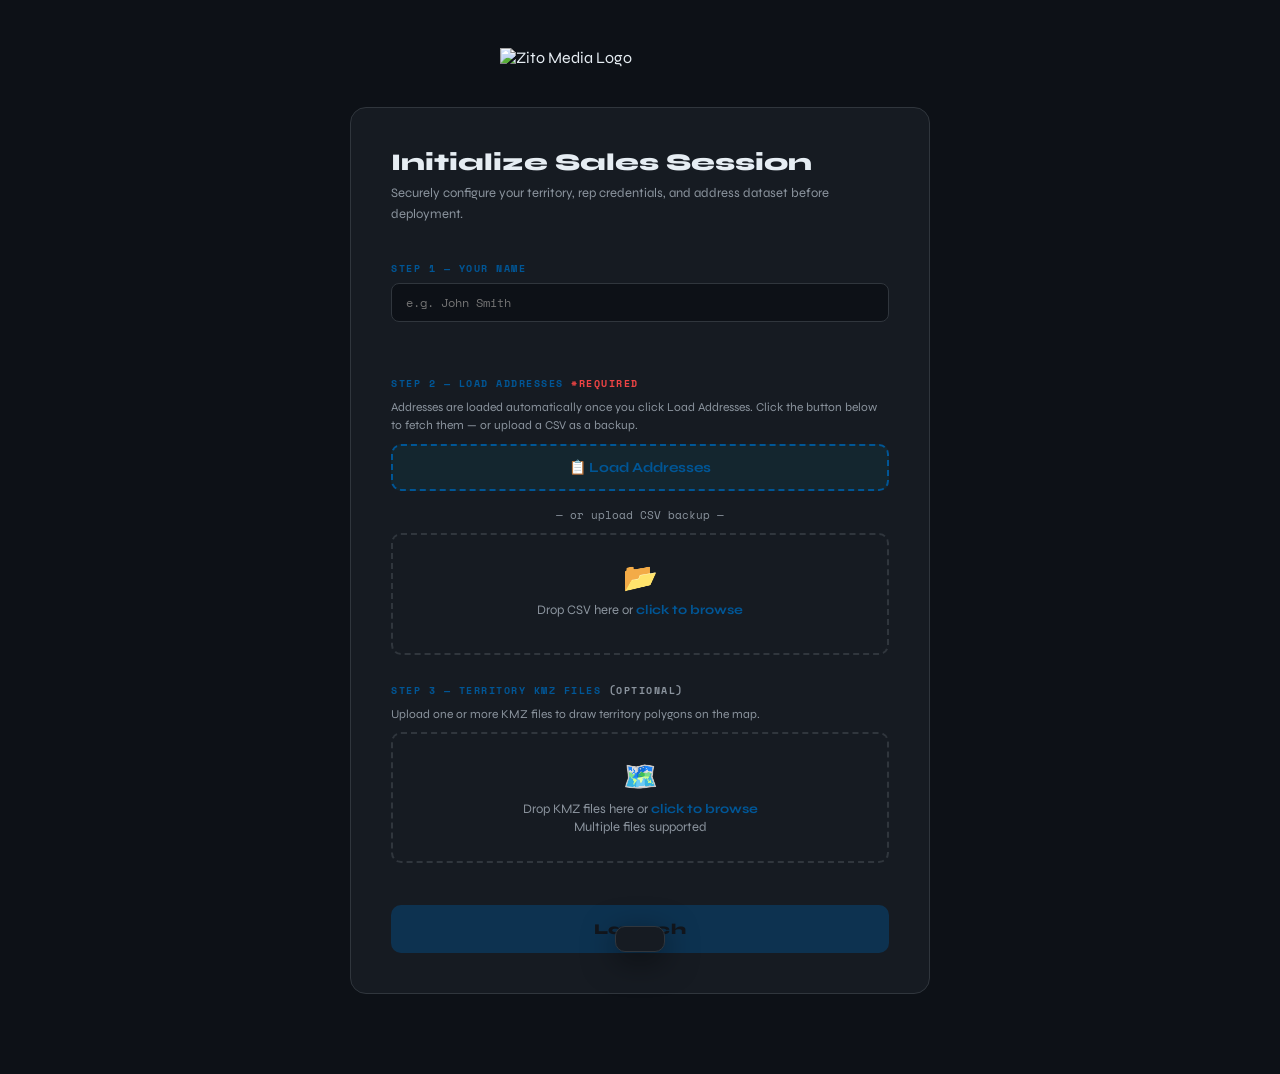
==== commit 8bcd922b: "Add files via upload" ====
--- a/index.html
+++ b/index.html
@@ -89,17 +89,17 @@
     <div class="step">
       <div class="slabel">Step 1 — Your Name</div>
       <input class="txt-in" type="text" id="rep-name" placeholder="e.g. John Smith" oninput="validateRepName()" autocomplete="name">
-      <div id="rep-name-hint" style="font-size:11px;color:var(--muted);margin-top:6px;font-family:'Space Mono',monospace;display:none;">⚠ Please enter your first and last name</div>
-      <div id="rep-profile-status" style="font-size:12px;margin-top:8px;min-height:18px;"></div>
+      <div id="rep-name-hint">⚠ Please enter your first and last name</div>
+      <div id="rep-profile-status"></div>
     </div>
 
     <div class="step">
-      <div class="slabel">Step 2 — Load Addresses <span style="color:var(--danger)">*Required</span></div>
+      <div class="slabel">Step 2 — Load Addresses <span class="text-danger">*Required</span></div>
       <p class="shint">Addresses are loaded automatically once you click Load Addresses. Click the button below to fetch them — or upload a CSV as a backup.</p>
       <button class="btn-fetch-addr" id="btn-fetch-addr" onclick="fetchAddressesFromSheet()">
         <span id="fetch-addr-icon">📋</span> Load Addresses
       </button>
-      <div id="fetch-addr-status" class="dz-status" style="margin-top:8px"></div>
+      <div id="fetch-addr-status" class="dz-status"></div>
 
       <div class="dz-or">— or upload CSV backup —</div>
       <div class="dropzone" id="dz-csv">
@@ -111,13 +111,13 @@
     </div>
 
     <div class="step">
-      <div class="slabel">Step 3 — Territory KMZ Files <span style="color:var(--muted)">(optional)</span></div>
+      <div class="slabel">Step 3 — Territory KMZ Files <span class="text-muted">(optional)</span></div>
       <p class="shint">Upload one or more KMZ files to draw territory polygons on the map.</p>
       <div class="dropzone" id="dz-kml">
         <input type="file" id="kml-file" accept=".kml,.kmz" multiple>
         <div class="dz-icon">🗺️</div>
         <div class="dz-label">Drop KMZ files here or <strong>click to browse</strong></div>
-        <div class="dz-label" style="font-size:11px;color:var(--muted);margin-top:2px">Multiple files supported</div>
+        <div class="dz-label small-muted">Multiple files supported</div>
       </div>
       <div id="kml-file-list"></div>
     </div>
@@ -130,22 +130,24 @@
 <div id="page-app">
   <div id="topbar">
     <div class="tb-logo">
-      <img src="https://www.zitomedia.net/wp-content/uploads/2025/03/Untitled-design-6.png" alt="Logo" style="height:30px;width:auto;">
+      <img src="https://www.zitomedia.net/wp-content/uploads/2025/03/Untitled-design-6.png" alt="Logo" class="topbar-logo-img">
     </div>
     <div class="tb-sep"></div>
     <div class="tb-stat">Homes Passed: <strong id="st-total">0</strong></div>
-    <div class="tb-stat" style="color:#059669">✅ Scheduled: <strong id="st-sched">0</strong></div>
+    <div class="tb-stat sched">✅ Scheduled: <strong id="st-sched">0</strong></div>
     <div class="tb-stat">Pending: <strong id="st-pend">0</strong></div>
-    <div class="ml-auto" style="display:flex;align-items:center;gap:8px;">
+    <div class="tb-actions">
       <button id="btn-drop-pin-top" class="tb-btn" title="Drop a pin / add an address">📍 Drop Pin</button>
       <div id="tb-status-pill" class="is-offline" onclick="openBadge()" title="View my badge">
         <span class="status-dot"></span>
         <span id="tb-status-label">OFFLINE</span>
       </div>
-      <button id="btn-chat" class="tb-btn chat-btn" onclick="openChat()" title="Team Chat">💬 Chat <span id="chat-unread-badge" class="chat-unread-badge" style="display:none"></span></button>
       <button id="btn-manager" class="tb-btn" onclick="openManagerPanel()">Team</button>
+      <button id="btn-chat" class="tb-btn tb-btn-chat" onclick="openChat()" title="Team Chat">
+        💬 Chat<span id="chat-unread-badge" class="chat-unread-badge hidden"></span>
+      </button>
       <button class="tb-btn" onclick="openBadge()">My Badge</button>
-      <button class="tb-btn" onclick="openSignOutConfirm()" title="Sign out" style="color:#f87171;border-color:rgba(239,68,68,.3);">Log Out</button>
+      <button class="tb-btn btn-logout" onclick="openSignOutConfirm()" title="Sign out">Log Out</button>
     </div>
   </div>
 
@@ -308,7 +310,7 @@
 
         <div class="mgr-two-col">
           <div class="ana-card">
-            <div class="ana-card-head" style="display:flex;align-items:center;justify-content:space-between;">
+            <div class="ana-card-head card-head-flex">
               <span>Territory Coverage</span>
               <button class="heat-btn" id="btn-heat-map" onclick="toggleHeatMap()">🌡 Coverage Map</button>
             </div>
@@ -319,14 +321,14 @@
           <div class="ana-card">
             <div class="ana-card-head">📍 Coverage Legend</div>
             <div class="cov-legend">
-              <div class="cov-leg-row"><span class="cov-swatch" style="background:#8b5cf6"></span>Mega Sale</div>
-              <div class="cov-leg-row"><span class="cov-swatch" style="background:#10b981"></span>Gig Sale</div>
-              <div class="cov-leg-row"><span class="cov-swatch" style="background:#d97706"></span>Not Home</div>
-              <div class="cov-leg-row"><span class="cov-swatch" style="background:#ef4444"></span>Brightspeed</div>
-              <div class="cov-leg-row"><span class="cov-swatch" style="background:#818cf8"></span>In Contract</div>
-              <div class="cov-leg-row"><span class="cov-swatch" style="background:#dc2626"></span>Not Interested</div>
-              <div class="cov-leg-row"><span class="cov-swatch" style="background:#06b6d4"></span>Go Back Later</div>
-              <div class="cov-leg-row"><span class="cov-swatch" style="background:#6b7280"></span>Pending / Untouched</div>
+              <div class="cov-leg-row"><span class="cov-swatch mega"></span>Mega Sale</div>
+              <div class="cov-leg-row"><span class="cov-swatch gig"></span>Gig Sale</div>
+              <div class="cov-leg-row"><span class="cov-swatch nothome"></span>Not Home</div>
+              <div class="cov-leg-row"><span class="cov-swatch brightspeed"></span>Brightspeed</div>
+              <div class="cov-leg-row"><span class="cov-swatch incontract"></span>In Contract</div>
+              <div class="cov-leg-row"><span class="cov-swatch notinterested"></span>Not Interested</div>
+              <div class="cov-leg-row"><span class="cov-swatch goback"></span>Go Back Later</div>
+              <div class="cov-leg-row"><span class="cov-swatch pending"></span>Pending / Untouched</div>
             </div>
           </div>
         </div>
@@ -450,12 +452,12 @@
       <div class="add-addr-sub">Enter a home not in the current list. It will be added to your session and saved to the Addresses tab in Google Sheets.</div>
 
       <div class="fg">
-        <label class="fl">Street Address <span style="color:var(--danger)">*</span></label>
+        <label class="fl">Street Address <span class="text-danger">*</span></label>
         <input class="fi" type="text" id="new-addr-street" placeholder="e.g. 123 Oak St" oninput="checkNewAddrReady()">
       </div>
       <div class="fg-row">
         <div>
-          <label class="fl">City <span style="color:var(--danger)">*</span></label>
+          <label class="fl">City <span class="text-danger">*</span></label>
           <input class="fi" type="text" id="new-addr-city" placeholder="e.g. Burnsville" oninput="checkNewAddrReady()">
         </div>
         <div>
@@ -499,13 +501,10 @@
   </div>
 
   <!-- Geocoding progress bar -->
-  <div id="geocode-bar" style="display:none;position:absolute;bottom:20px;left:50%;transform:translateX(-50%);
-    background:#fff;border:1px solid #d1d5db;border-radius:10px;padding:12px 20px;
-    min-width:300px;box-shadow:0 4px 16px rgba(0,0,0,.15);z-index:999;
-    flex-direction:column;gap:8px;font-family:'Syne',sans-serif;">
-    <div id="gc-text" style="font-size:12px;font-weight:600;color:#374151;text-align:center"></div>
-    <div style="background:#e5e7eb;border-radius:4px;height:6px;overflow:hidden;">
-      <div id="gc-fill" style="height:100%;background:#2563eb;border-radius:4px;transition:width .4s ease;width:0%"></div>
+  <div id="geocode-bar" class="hidden">
+    <div id="gc-text"></div>
+    <div class="gc-track">
+      <div id="gc-fill"></div>
     </div>
   </div>
 
@@ -521,7 +520,7 @@
     <div class="pf-body">
 
       <!-- Active customer notice (shown instead of sales form) -->
-      <div id="active-notice" style="display:none">
+      <div id="active-notice" class="hidden">
         <div class="active-notice-box">
           <div class="active-notice-icon">⚡</div>
           <div class="active-notice-title">Active Customer</div>
@@ -533,13 +532,13 @@
       <div id="sales-form-body">
 
       <!-- Previous disposition banner — shown when address has been visited before -->
-      <div id="prev-disposition" style="display:none">
+      <div id="prev-disposition" class="hidden">
         <div class="prev-disp-label">Previous Disposition</div>
         <div class="prev-disp-row">
           <span class="prev-disp-status" id="prev-disp-status"></span>
           <span class="prev-disp-clear" onclick="clearPrevDisposition()" title="Clear disposition">✕ Clear</span>
         </div>
-        <div class="prev-disp-note" id="prev-disp-note" style="display:none"></div>
+        <div class="prev-disp-note hidden" id="prev-disp-note"></div>
       </div>
 
       <div class="sec-head">Customer Info</div>
@@ -579,18 +578,18 @@
       </div>
 
       <!-- Pricing Breakdown (shown after package selected) -->
-      <div id="pricing-box" style="display:none">
+      <div id="pricing-box" class="hidden">
 
         <div class="sec-head">Schedule Install</div>
 
         <!-- Schedule picker -->
         <div id="sched-wrap">
-          <div id="sched-loading" style="display:none" class="sched-msg">
+          <div id="sched-loading" class="sched-msg hidden">
             <div class="sched-spinner"></div><span>Loading schedule…</span>
           </div>
-          <div id="sched-error" style="display:none" class="sched-err"></div>
-
-          <div id="sched-picker" style="display:none">
+          <div id="sched-error" class="sched-err hidden"></div>
+
+          <div id="sched-picker" class="hidden">
             <div class="sched-nav">
               <button class="sched-nav-btn" onclick="schedShiftWeek(-1)">&#8592;</button>
               <span class="sched-week-label" id="sched-week-label"></span>
@@ -600,7 +599,7 @@
           </div>
 
           <!-- Confirmed slot -->
-          <div id="sched-confirmed" style="display:none" class="sched-confirmed">
+          <div id="sched-confirmed" class="sched-confirmed hidden">
             <div class="sched-conf-check">✅</div>
             <div class="sched-conf-body">
               <div class="sched-conf-label">Install Scheduled</div>
@@ -624,22 +623,22 @@
           <div class="price-row"><span>Payment Processing Fee</span><span>$1.00</span></div>
           <div class="price-row price-total"><span>Monthly Total</span><span id="pr-monthly">—</span></div>
 
-          <div class="price-section-label" style="margin-top:14px">First Month Bill (promo: internet is free)</div>
+          <div class="price-section-label mt-14">First Month Bill (promo: internet is free)</div>
           <div class="price-row promo-row"><span>Internet Service</span><span class="free-tag">FREE</span></div>
            <div class="price-row"><span>Modem Fee</span><span>$10.00</span></div>
           <div class="price-row"><span>eero 6+ WiFi Router</span><span>$5.00</span></div>
           <div class="price-row"><span>Payment Processing Fee</span><span>$1.00</span></div>
           <div class="price-row price-total"><span>First Month Bill (fees only)</span><span id="pr-firstbill-fees">$16.00</span></div>
-           <div class="price-row"><span style="opacity:.85">+ Estimated Proration (below)</span><span style="opacity:.85">—</span></div>
+           <div class="price-row"><span class="opacity-85">+ Estimated Proration (below)</span><span class="opacity-85">—</span></div>
            <div class="price-row price-total"><span>Estimated First Bill Total</span><span id="pr-firstbill-total">—</span></div>
 
-          <div id="proration-section" style="display:none">
-            <div class="price-section-label" style="margin-top:14px">Estimated Proration (install → 1st of next month)</div>
+          <div id="proration-section" class="hidden">
+            <div class="price-section-label mt-14">Estimated Proration (install → 1st of next month)</div>
             <div class="price-row"><span id="pr-prorate-label">Internet</span><span id="pr-prorate-internet">—</span></div>
             <div class="price-row"><span id="pr-prorate-eero-label">eero 6+</span><span id="pr-prorate-eero">—</span></div>
             <div class="price-row"><span>Payment Processing Fee</span><span>$1.00</span></div>
             <div class="price-row price-total"><span>Estimated Proration Total</span><span id="pr-prorate-total">—</span></div>
-             <div class="price-note" style="margin-top:10px">
+             <div class="price-note mt-10">
                ✅ <strong>No payment is collected at install.</strong> Estimated proration is added to the first bill.
              </div>
           </div>
@@ -667,7 +666,7 @@
       </div>
       
       <!-- No Sale Disposition Note (only for Not Home / Not Interested / Go Back Later) -->
-      <div class="fg" id="ns-note-wrap" style="display:none;">
+      <div class="fg hidden" id="ns-note-wrap">
         <label class="fl" for="ns-note">Disposition Note</label>
         <textarea class="fi" id="ns-note" rows="3" placeholder="Quick note (optional)"></textarea>
       </div>
@@ -679,44 +678,28 @@
   </div>
 </div>
 
-<!-- ═══════════════════ TEAM CHAT ═══════════════════ -->
+<!-- ═══════════════════ CHAT MODAL ═══════════════════ -->
 <div id="chat-modal" onclick="if(event.target===this)closeChat()">
-  <div class="chat-panel">
+  <div class="chat-wrap">
     <div class="chat-header">
       <div class="chat-header-left">
-        <span class="chat-icon">💬</span>
-        <div>
-          <div class="chat-title">Team Chat</div>
-          <div class="chat-online-count" id="chat-online-count">Loading…</div>
-        </div>
+        <div class="chat-title">💬 Team Chat</div>
+        <div class="chat-subtitle" id="chat-subtitle">Loading…</div>
       </div>
       <button class="chat-close-btn" onclick="closeChat()">✕</button>
     </div>
-
-    <div class="chat-online-bar" id="chat-online-bar">
-      <!-- online rep avatars injected here -->
-    </div>
-
     <div class="chat-messages" id="chat-messages">
-      <div class="chat-loading">Loading messages…</div>
-    </div>
-
-    <div class="chat-compose">
-      <input
-        id="chat-input"
-        class="chat-input"
-        type="text"
-        placeholder="Message your team…"
-        maxlength="500"
-        onkeydown="if(event.key==='Enter'&&!event.shiftKey){event.preventDefault();chatSend();}"
-        autocomplete="off"
-      >
-      <button class="chat-send-btn" onclick="chatSend()">Send</button>
+      <div class="chat-loading"><div class="chat-spinner"></div> Loading messages…</div>
+    </div>
+    <div class="chat-input-row">
+      <input class="chat-input" id="chat-input" type="text" placeholder="Message the team…" maxlength="500" onkeydown="if(event.key==='Enter'&&!event.shiftKey){event.preventDefault();sendChatMessage();}">
+      <button class="chat-send-btn" onclick="sendChatMessage()">Send</button>
     </div>
   </div>
 </div>
 
 <!-- Toast -->
+
 <div id="toast"></div>
 
 <!-- Guide Modal -->
@@ -763,6 +746,15 @@
 <script defer src="https://cdnjs.cloudflare.com/ajax/libs/jszip/3.10.1/jszip.min.js"></script>
 <!-- App logic — bump ?v= whenever you push a new version of app.js -->
 <script defer src="app.js"></script>
+<!-- Supabase client (optional) -->
+<script type="module">
+  import { createClient } from "https://esm.sh/@supabase/supabase-js@2";
+
+  window.supabase = createClient(
+    "YOUR_SUPABASE_URL",
+    "YOUR_SUPABASE_ANON_KEY"
+  );
+</script>
 <!-- Service worker: caches app shell + tiles so the app loads fast on weak signal -->
 <script>
   if ('serviceWorker' in navigator) {
@@ -772,4 +764,4 @@
   }
 </script>
 </body>
-</html>
+</html>
--- a/style.css
+++ b/style.css
@@ -19,6 +19,55 @@
 }
 * { box-sizing: border-box; margin: 0; padding: 0; }
 body { font-family: 'Syne', sans-serif; color: var(--text); background: var(--bg); }
+
+/* ── UTILITY CLASSES ─────────────────────────────────── */
+.hidden { display: none !important; }
+.mt-10 { margin-top: 10px !important; }
+.mt-14 { margin-top: 14px !important; }
+.opacity-85 { opacity: .85; }
+.text-danger { color: var(--danger); }
+.text-muted { color: var(--muted); }
+.small-muted { font-size: 11px; color: var(--muted); margin-top: 2px; }
+.topbar-logo-img { height: 30px; width: auto; }
+.tb-actions { display: flex; align-items: center; gap: 8px; }
+.btn-logout { color: #f87171; border-color: rgba(239,68,68,.3); }
+.card-head-flex { display: flex; align-items: center; justify-content: space-between; }
+.cov-swatch.mega { background: #8b5cf6; }
+.cov-swatch.gig { background: #10b981; }
+.cov-swatch.nothome { background: #d97706; }
+.cov-swatch.brightspeed { background: #ef4444; }
+.cov-swatch.incontract { background: #818cf8; }
+.cov-swatch.notinterested { background: #dc2626; }
+.cov-swatch.goback { background: #06b6d4; }
+.cov-swatch.pending { background: #6b7280; }
+
+/* geocode bar styles */
+#geocode-bar {
+  display: none;
+  position: absolute;
+  bottom: 20px;
+  left: 50%;
+  transform: translateX(-50%);
+  background: #fff;
+  border: 1px solid #d1d5db;
+  border-radius: 10px;
+  padding: 12px 20px;
+  min-width: 300px;
+  box-shadow: 0 4px 16px rgba(0,0,0,.15);
+  z-index: 999;
+  flex-direction: column;
+  gap: 8px;
+  font-family: 'Syne', sans-serif;
+}
+#gc-text { font-size: 12px; font-weight: 600; color: #374151; text-align: center; }
+.gc-track { background: #e5e7eb; border-radius: 4px; height: 6px; overflow: hidden; }
+#gc-fill { height: 100%; background: #2563eb; border-radius: 4px; transition: width .4s ease; width: 0%; }
+
+/* additional element-specific rules */
+#rep-name-hint { font-size: 11px; color: var(--muted); margin-top: 6px; font-family: 'Space Mono', monospace; display: none; }
+#rep-profile-status { font-size: 12px; margin-top: 8px; min-height: 18px; }
+#fetch-addr-status { margin-top: 8px; }
+.tb-stat.sched { color: #059669; }
 
 /* ── SETUP PAGE ─────────────────────────────────────── */
 #page-setup {
@@ -2696,61 +2745,58 @@
   .mgr-two-col { display: flex; flex-direction: column; gap: 10px; }
 }
 
-/* ══════════════════════════════════════════════════════════
-   TEAM CHAT
-══════════════════════════════════════════════════════════ */
-
-/* Chat button with unread badge */
-.chat-btn { position: relative; }
+/* ══════════════════════════════════════════════════════
+   CHAT FEATURE
+   ══════════════════════════════════════════════════════ */
+
+/* Topbar chat button badge */
+.tb-btn-chat { position: relative; }
 .chat-unread-badge {
   position: absolute;
   top: -5px; right: -5px;
-  background: #ef4444;
+  background: var(--danger);
   color: #fff;
   font-size: 9px;
   font-weight: 700;
-  min-width: 16px;
-  height: 16px;
+  min-width: 16px; height: 16px;
   border-radius: 8px;
+  display: flex; align-items: center; justify-content: center;
   padding: 0 4px;
-  line-height: 16px;
-  text-align: center;
+  font-family: 'Space Mono', monospace;
   pointer-events: none;
-}
-
-/* Modal backdrop */
+  border: 2px solid var(--bg);
+}
+
+/* Modal overlay */
 #chat-modal {
   display: none;
-  position: fixed;
-  inset: 0;
-  z-index: 8000;
-  background: rgba(0,0,0,.55);
-  backdrop-filter: blur(3px);
+  position: fixed; inset: 0;
+  background: rgba(0,0,0,.65);
+  z-index: 1100;
   align-items: flex-end;
-  justify-content: flex-end;
+  justify-content: center;
   padding: 0;
 }
-#chat-modal.open {
-  display: flex;
-}
-
-/* Chat panel — slides up from bottom-right on mobile, side panel on desktop */
-.chat-panel {
-  background: #0d1117;
-  border: 1px solid #21262d;
-  border-radius: 16px 16px 0 0;
+#chat-modal.open { display: flex; }
+
+/* Chat panel */
+.chat-wrap {
+  background: var(--surface);
+  border-radius: 20px 20px 0 0;
+  border: 1px solid var(--border);
+  border-bottom: none;
+  width: 100%;
+  max-width: 600px;
+  height: 75vh;
+  max-height: 700px;
   display: flex;
   flex-direction: column;
-  width: 100%;
-  max-width: 420px;
-  height: 82vh;
-  max-height: 680px;
-  box-shadow: 0 -8px 40px rgba(0,0,0,.6);
   overflow: hidden;
+  box-shadow: 0 -8px 40px rgba(0,0,0,.5);
   animation: chatSlideUp .22s ease;
 }
 @keyframes chatSlideUp {
-  from { transform: translateY(40px); opacity: 0; }
+  from { transform: translateY(100%); opacity: 0; }
   to   { transform: translateY(0);    opacity: 1; }
 }
 
@@ -2759,283 +2805,180 @@
   display: flex;
   align-items: center;
   justify-content: space-between;
-  padding: 14px 16px 10px;
-  border-bottom: 1px solid #21262d;
-  background: #0d1117;
+  padding: 16px 18px 12px;
+  border-bottom: 1px solid var(--border);
   flex-shrink: 0;
 }
-.chat-header-left {
-  display: flex;
-  align-items: center;
-  gap: 10px;
-}
-.chat-icon { font-size: 20px; line-height: 1; }
 .chat-title {
-  font-family: Syne, sans-serif;
-  font-size: 15px;
+  font-family: 'Syne', sans-serif;
+  font-size: 16px;
   font-weight: 700;
-  color: #e6edf3;
-}
-.chat-online-count {
+  color: var(--text);
+}
+.chat-subtitle {
   font-size: 11px;
-  color: #6e7681;
-  margin-top: 1px;
+  color: var(--muted);
+  margin-top: 2px;
+  font-family: 'Space Mono', monospace;
 }
 .chat-close-btn {
-  background: none;
-  border: none;
-  color: #6e7681;
-  font-size: 16px;
+  background: var(--surface2);
+  border: 1px solid var(--border);
+  color: var(--muted);
+  border-radius: 8px;
+  width: 30px; height: 30px;
   cursor: pointer;
-  padding: 4px 8px;
-  border-radius: 6px;
-}
-.chat-close-btn:hover { background: #161b22; color: #e6edf3; }
-
-/* Online rep avatars bar */
-.chat-online-bar {
-  display: flex;
-  align-items: center;
-  gap: 12px;
-  padding: 10px 16px;
-  border-bottom: 1px solid #161b22;
-  background: #0d1117;
-  overflow-x: auto;
+  font-size: 14px;
+  display: flex; align-items: center; justify-content: center;
   flex-shrink: 0;
-  scrollbar-width: none;
-}
-.chat-online-bar::-webkit-scrollbar { display: none; }
-.chat-online-rep {
-  display: flex;
-  flex-direction: column;
-  align-items: center;
-  gap: 3px;
-  flex-shrink: 0;
-}
-.chat-mini-avatar {
-  width: 34px;
-  height: 34px;
-  border-radius: 50%;
-  display: flex;
-  align-items: center;
-  justify-content: center;
-  font-family: Syne, sans-serif;
-  font-size: 11px;
-  font-weight: 700;
-  color: #fff;
-  position: relative;
-  border: 2px solid #0d1117;
-}
-.chat-mini-me { box-shadow: 0 0 0 2px #005696; }
-.chat-online-dot {
-  position: absolute;
-  bottom: 0; right: 0;
-  width: 9px; height: 9px;
-  background: #10b981;
-  border-radius: 50%;
-  border: 2px solid #0d1117;
-}
-.chat-rep-label {
-  font-size: 9px;
-  color: #6e7681;
-  font-family: Syne, sans-serif;
-  max-width: 38px;
-  overflow: hidden;
-  text-overflow: ellipsis;
-  white-space: nowrap;
-  text-align: center;
-}
-.chat-no-online {
-  font-size: 11px;
-  color: #6e7681;
-  font-style: italic;
-  font-family: Syne, sans-serif;
-}
+  transition: color .15s, background .15s;
+}
+.chat-close-btn:hover { color: var(--text); background: var(--border); }
 
 /* Message list */
 .chat-messages {
   flex: 1;
   overflow-y: auto;
-  padding: 12px 14px;
+  padding: 14px 16px;
   display: flex;
   flex-direction: column;
-  gap: 2px;
+  gap: 10px;
   scroll-behavior: smooth;
 }
-.chat-messages::-webkit-scrollbar { width: 4px; }
-.chat-messages::-webkit-scrollbar-track { background: transparent; }
-.chat-messages::-webkit-scrollbar-thumb { background: #30363d; border-radius: 2px; }
-
-.chat-loading, .chat-empty {
+.chat-loading {
+  display: flex;
+  align-items: center;
+  gap: 10px;
+  color: var(--muted);
+  font-size: 13px;
+  margin: auto;
+}
+.chat-spinner {
+  width: 18px; height: 18px;
+  border: 2px solid var(--border);
+  border-top-color: var(--accent);
+  border-radius: 50%;
+  animation: spin .7s linear infinite;
+}
+
+/* Individual messages */
+.chat-msg {
+  display: flex;
+  flex-direction: column;
+  max-width: 82%;
+  gap: 3px;
+}
+.chat-msg.mine  { align-self: flex-end; align-items: flex-end; }
+.chat-msg.theirs { align-self: flex-start; align-items: flex-start; }
+
+.chat-msg-meta {
+  font-size: 10px;
+  color: var(--muted);
+  font-family: 'Space Mono', monospace;
+  display: flex; gap: 6px; align-items: center;
+}
+.chat-msg-sender { font-weight: 700; color: var(--accent); }
+.chat-msg.mine .chat-msg-sender { color: var(--gig); }
+
+.chat-bubble {
+  padding: 9px 13px;
+  border-radius: 16px;
+  font-size: 13.5px;
+  line-height: 1.45;
+  word-break: break-word;
+}
+.chat-msg.mine  .chat-bubble {
+  background: #005696;
+  color: #fff;
+  border-bottom-right-radius: 4px;
+}
+.chat-msg.theirs .chat-bubble {
+  background: var(--surface2);
+  color: var(--text);
+  border-bottom-left-radius: 4px;
+  border: 1px solid var(--border);
+}
+
+/* System / date separator */
+.chat-date-sep {
   text-align: center;
-  color: #6e7681;
-  font-size: 12px;
-  font-family: Syne, sans-serif;
-  padding: 32px 16px;
-  line-height: 1.7;
-}
-
-/* Date divider */
-.chat-date-divider {
-  display: flex;
-  align-items: center;
+  font-size: 10px;
+  color: var(--muted);
+  font-family: 'Space Mono', monospace;
+  padding: 4px 0;
+  position: relative;
+}
+.chat-date-sep::before, .chat-date-sep::after {
+  content: '';
+  position: absolute;
+  top: 50%; width: 28%;
+  height: 1px;
+  background: var(--border);
+}
+.chat-date-sep::before { left: 0; }
+.chat-date-sep::after  { right: 0; }
+
+.chat-empty {
+  text-align: center;
+  color: var(--muted);
+  font-size: 13px;
+  margin: auto;
+  padding: 20px;
+}
+.chat-empty-icon { font-size: 36px; margin-bottom: 10px; }
+
+/* Input row */
+.chat-input-row {
+  display: flex;
   gap: 8px;
-  margin: 10px 0 6px;
-  color: #6e7681;
-  font-size: 10px;
-  font-family: Syne, sans-serif;
-  letter-spacing: .04em;
-}
-.chat-date-divider::before,
-.chat-date-divider::after {
-  content: '';
-  flex: 1;
-  height: 1px;
-  background: #21262d;
-}
-
-/* Message rows */
-.chat-row {
-  display: flex;
-  align-items: flex-start;
-  gap: 8px;
-  margin-bottom: 2px;
-}
-.chat-row-mine {
-  flex-direction: row-reverse;
-}
-.chat-row.chat-msg-new .chat-bubble {
-  animation: chatFadeIn .3s ease;
-}
-@keyframes chatFadeIn {
-  from { opacity: 0; transform: translateY(6px); }
-  to   { opacity: 1; transform: translateY(0); }
-}
-
-/* Avatars */
-.chat-avatar {
-  width: 30px;
-  height: 30px;
-  border-radius: 50%;
-  display: flex;
-  align-items: center;
-  justify-content: center;
-  font-family: Syne, sans-serif;
-  font-size: 10px;
-  font-weight: 700;
-  color: #fff;
+  padding: 12px 16px;
+  padding-bottom: max(12px, calc(12px + env(safe-area-inset-bottom)));
+  border-top: 1px solid var(--border);
   flex-shrink: 0;
-  margin-top: 18px; /* align under name */
-}
-.chat-avatar-spacer {
-  width: 30px;
-  flex-shrink: 0;
-}
-
-/* Sender name + bubble wrapper */
-.chat-sender-wrap {
-  display: flex;
-  flex-direction: column;
-  gap: 2px;
-  max-width: 78%;
-}
-.chat-sender-name {
-  font-size: 10px;
-  font-weight: 600;
-  color: #8b949e;
-  font-family: Syne, sans-serif;
-  padding-left: 2px;
-}
-.chat-terr {
-  font-weight: 400;
-  color: #6e7681;
-}
-
-/* Bubbles */
-.chat-bubble {
-  background: #161b22;
-  border: 1px solid #21262d;
-  border-radius: 0 14px 14px 14px;
-  padding: 9px 12px;
-  font-family: Syne, sans-serif;
-  font-size: 13px;
-  color: #e6edf3;
-  line-height: 1.5;
-  word-break: break-word;
-  position: relative;
-}
-.chat-bubble-mine {
-  background: #005696;
-  border-color: transparent;
-  border-radius: 14px 0 14px 14px;
-  color: #fff;
-  max-width: 78%;
-}
-.chat-time {
-  display: block;
-  font-size: 9px;
-  color: rgba(255,255,255,.4);
-  margin-top: 4px;
-  text-align: right;
-}
-.chat-bubble:not(.chat-bubble-mine) .chat-time {
-  color: #6e7681;
-}
-.chat-sending { font-size: 9px; opacity: .6; }
-.chat-failed  { font-size: 9px; color: #ef4444; }
-
-/* Compose bar */
-.chat-compose {
-  display: flex;
-  align-items: center;
-  gap: 8px;
-  padding: 12px 14px;
-  border-top: 1px solid #21262d;
-  background: #0d1117;
-  flex-shrink: 0;
+  background: var(--surface);
 }
 .chat-input {
   flex: 1;
-  background: #161b22;
-  border: 1px solid #30363d;
-  border-radius: 22px;
-  padding: 10px 16px;
-  font-family: Syne, sans-serif;
-  font-size: 13px;
-  color: #e6edf3;
+  background: var(--surface2);
+  border: 1px solid var(--border);
+  border-radius: 12px;
+  color: var(--text);
+  font-family: 'Syne', sans-serif;
+  font-size: 14px;
+  padding: 10px 14px;
   outline: none;
-}
-.chat-input:focus {
-  border-color: #005696;
-  box-shadow: 0 0 0 3px rgba(0,86,150,.15);
-}
-.chat-input::placeholder { color: #6e7681; }
+  transition: border-color .15s;
+}
+.chat-input:focus { border-color: var(--accent); }
+.chat-input::placeholder { color: var(--muted); }
 .chat-send-btn {
-  background: #005696;
+  background: var(--accent);
   color: #fff;
   border: none;
-  border-radius: 22px;
+  border-radius: 12px;
   padding: 10px 18px;
-  font-family: Syne, sans-serif;
+  font-family: 'Syne', sans-serif;
   font-size: 13px;
-  font-weight: 600;
+  font-weight: 700;
   cursor: pointer;
-  white-space: nowrap;
-  transition: background .15s;
-}
-.chat-send-btn:hover   { background: #0069b4; }
-.chat-send-btn:active  { background: #004d82; }
-
-@media (min-width: 600px) {
-  .chat-panel {
+  transition: background .15s, opacity .15s;
+  flex-shrink: 0;
+}
+.chat-send-btn:hover   { background: #0069b8; }
+.chat-send-btn:disabled { opacity: .45; cursor: default; }
+
+/* Desktop: panel style instead of bottom sheet */
+@media (min-width: 640px) {
+  #chat-modal { align-items: center; padding: 20px; }
+  .chat-wrap {
     border-radius: 16px;
-    margin: 16px;
-    height: 75vh;
+    height: 70vh;
+    border: 1px solid var(--border);
+    box-shadow: 0 20px 60px rgba(0,0,0,.6);
+    animation: chatFadeIn .18s ease;
   }
-  #chat-modal {
-    padding: 0;
-    align-items: center;
-    justify-content: center;
+  @keyframes chatFadeIn {
+    from { transform: scale(.96); opacity: 0; }
+    to   { transform: scale(1);   opacity: 1; }
   }
 }
-
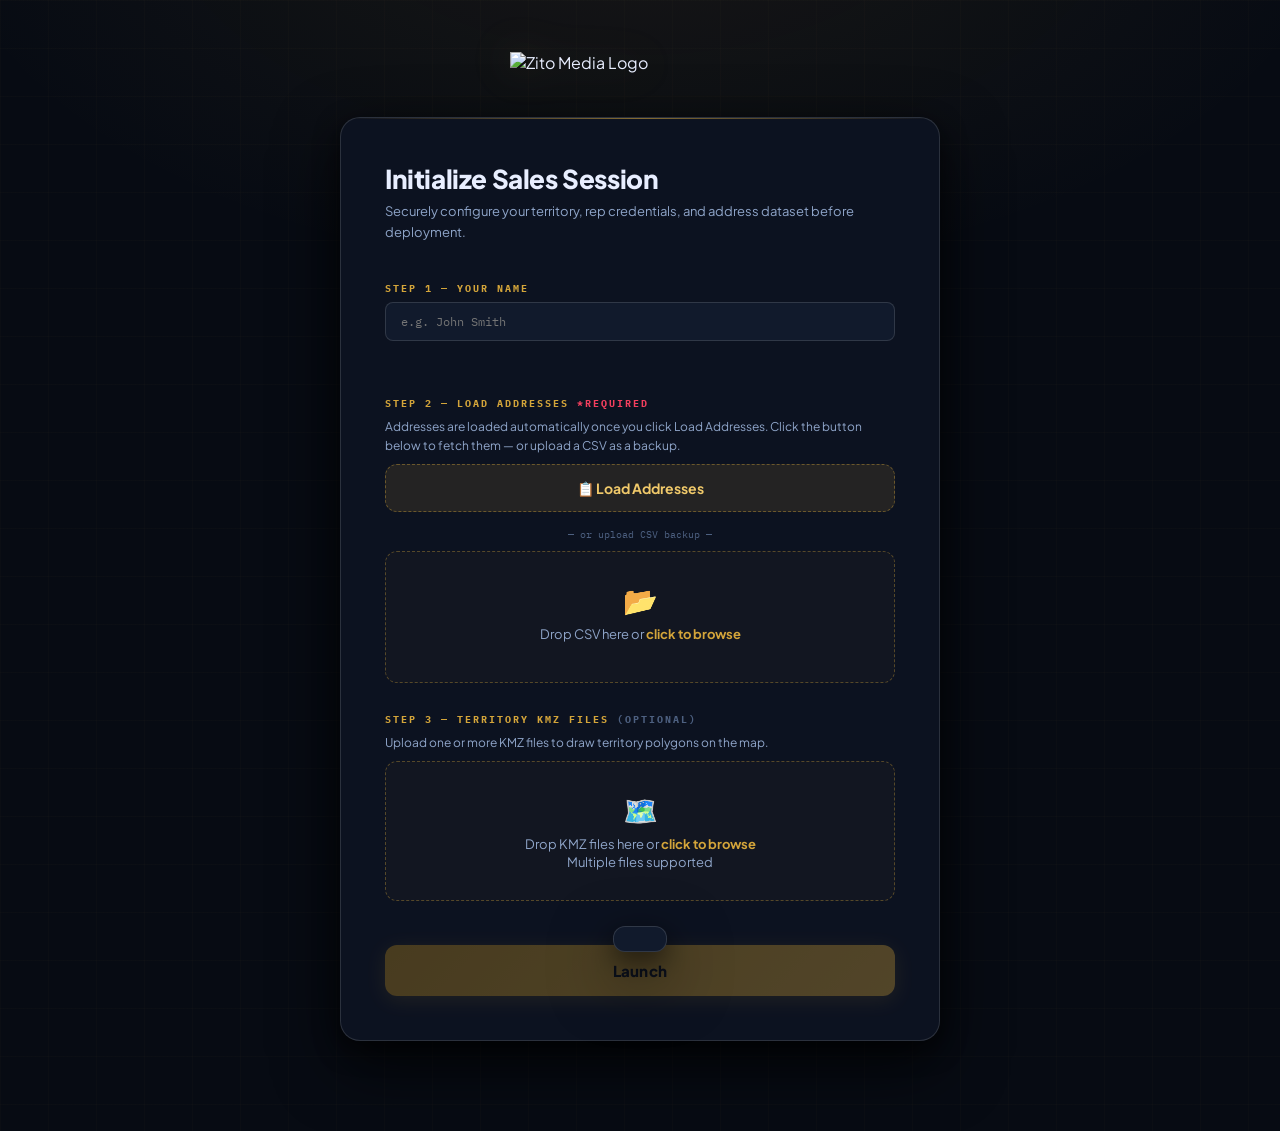
==== commit 1bb052c1: "Add files via upload" ====
--- a/index.html
+++ b/index.html
@@ -138,6 +138,7 @@
     <div class="tb-stat">Pending: <strong id="st-pend">0</strong></div>
     <div class="tb-actions">
       <button id="btn-drop-pin-top" class="tb-btn" title="Drop a pin / add an address">📍 Drop Pin</button>
+      <button id="btn-draw-zone-top" class="tb-btn tb-btn-zone" onclick="toggleDrawZoneMode()" title="Draw a polygon and auto-add every house inside it">🏘 Draw Zone</button>
       <div id="tb-status-pill" class="is-offline" onclick="openBadge()" title="View my badge">
         <span class="status-dot"></span>
         <span id="tb-status-label">OFFLINE</span>
@@ -230,11 +231,12 @@
 
       <!-- Tab nav -->
       <div class="mgr-tabs">
-        <button class="mgr-tab active" onclick="switchMgrTab('team',this)">👥 Team</button>
-        <button class="mgr-tab" onclick="switchMgrTab('analytics',this)">📊 Analytics</button>
-        <button class="mgr-tab" onclick="switchMgrTab('coverage',this)">🗺 Coverage</button>
-        <button class="mgr-tab" onclick="switchMgrTab('forecast',this)">💰 Forecast</button>
-        <button class="mgr-tab" onclick="switchMgrTab('territory',this)">🎯 Territory</button>
+        <button class="mgr-tab active" onclick="switchMgrTab('team',this)"><span class="tab-emoji">👥</span><span class="tab-label">Team</span></button>
+        <button class="mgr-tab" onclick="switchMgrTab('analytics',this)"><span class="tab-emoji">📊</span><span class="tab-label">Analytics</span></button>
+        <button class="mgr-tab" onclick="switchMgrTab('coverage',this)"><span class="tab-emoji">🗺</span><span class="tab-label">Coverage</span></button>
+        <button class="mgr-tab" onclick="switchMgrTab('forecast',this)"><span class="tab-emoji">💰</span><span class="tab-label">Forecast</span></button>
+        <button class="mgr-tab" onclick="switchMgrTab('territory',this)"><span class="tab-emoji">🎯</span><span class="tab-label">Territory</span></button>
+        <button class="mgr-tab mgr-tab-ai" onclick="switchMgrTab('ai',this)"><span class="tab-emoji">🤖</span><span class="tab-label">AI</span></button>
         <!-- AI Coach removed -->
       </div>
 
@@ -393,6 +395,49 @@
 
       <!-- AI Coach tab removed -->
 
+      <!-- ── TAB: AI ANALYSIS ── -->
+      <div id="mgr-tab-ai" class="mgr-tab-panel">
+
+        <!-- API Key row -->
+        <div class="ai-key-row" id="ai-key-row">
+          <div class="ai-key-label">Anthropic API Key</div>
+          <div class="ai-key-input-wrap">
+            <input class="ai-key-input" id="ai-key-input" type="password"
+              placeholder="sk-ant-api03-…"
+              oninput="aiKeySave()"
+              autocomplete="off" spellcheck="false">
+            <button class="ai-key-toggle" onclick="aiKeyToggle()" title="Show/hide key">👁</button>
+          </div>
+          <div class="ai-key-hint" id="ai-key-hint">Saved in your browser only — never sent to the sheet</div>
+        </div>
+
+        <div class="ai-hero-card">
+          <div class="ai-hero-left">
+            <div class="ai-hero-title">🤖 Field Intelligence Briefing</div>
+            <div class="ai-hero-sub">Claude analyses all live territory, rep, competitor, and forecast data to give you actionable deployment recommendations.</div>
+          </div>
+          <button class="ai-run-btn" id="ai-run-btn" onclick="runAIAnalysis()">
+            <span id="ai-run-btn-label">▶ Run Analysis</span>
+          </button>
+        </div>
+
+        <!-- Context pills — what data is being sent -->
+        <div class="ai-context-pills" id="ai-context-pills"></div>
+
+        <!-- Output area -->
+        <div id="ai-output" class="ai-output-idle">
+          <div class="ai-output-placeholder">
+            <div class="ai-placeholder-icon">🧠</div>
+            <div>Enter your API key above, then hit <strong>Run Analysis</strong>.<br>
+            Takes about 10–15 seconds.</div>
+          </div>
+        </div>
+
+        <!-- Timestamp -->
+        <div class="ai-timestamp" id="ai-timestamp"></div>
+
+      </div>
+
       <button class="mgr-close-btn" onclick="closeManagerPanel()">Close</button>
     </div>
   </div>
@@ -484,6 +529,36 @@
   <!-- Pin Drop banner — visible while pin mode is active -->
   <div id="pin-drop-banner">📍 Tap a home on the map to add it</div>
 
+  <!-- Draw Zone banner — visible while polygon drawing is active -->
+  <div id="draw-zone-banner">
+    <span id="draw-zone-banner-text">✏️ Tap to place corners — double-tap or tap ● to close</span>
+    <button class="dz-banner-cancel" onclick="cancelDrawZone()">✕ Cancel</button>
+  </div>
+
+  <!-- Draw Zone Confirm Modal -->
+  <div id="draw-zone-confirm-modal" onclick="if(event.target===this)closeDrawZoneConfirm()">
+    <div class="dz-confirm-box">
+      <div class="dz-confirm-header">
+        <div class="dz-confirm-title">🏘 Zone Scan Complete</div>
+        <button class="dz-confirm-close" onclick="closeDrawZoneConfirm()">✕</button>
+      </div>
+      <div class="dz-confirm-count">
+        <div class="dz-count-num" id="dz-count-big">0</div>
+        <div class="dz-count-label">homes found in zone</div>
+      </div>
+      <div id="dz-breakdown" class="dz-breakdown"></div>
+      <div id="dz-geocode-time" class="dz-geocode-time"></div>
+      <div class="dz-territory-row">
+        <label class="dz-terr-label">Assign territory name</label>
+        <input class="dz-terr-input" id="dz-territory-input" type="text" placeholder="e.g. Palestine_TX">
+      </div>
+      <div class="dz-confirm-actions">
+        <button class="dz-btn-confirm" onclick="confirmAddZoneBuildings()">✅ Add All Homes</button>
+        <button class="dz-btn-cancel"  onclick="closeDrawZoneConfirm()">Cancel</button>
+      </div>
+    </div>
+  </div>
+
   <!-- Drop Pin FAB — mobile only, replaces the topbar button which overflows on small screens -->
   <button id="btn-drop-pin-fab" onclick="togglePinDropMode()" title="Drop a pin / add an address">
     📍 Drop Pin
@@ -655,14 +730,8 @@
       <button class="btn-gig"  id="btn-gig"  onclick="submitSale('Gig Speed')"  disabled>🚀 Submit — Gig Speed</button>
 
       <div class="sec-head">No Sale</div>
-      <div class="status-grid">
-        <button class="stbtn" id="sbt-nh"  onclick="pickStatus('Not Home')">🚪 Not Home</button>
-        <button class="stbtn" id="sbt-bs"  onclick="pickStatus('Brightspeed')">⚡ Brightspeed</button>
-        <button class="stbtn" id="sbt-ic"  onclick="pickStatus('In Contract')">📋 In Contract</button>
-        <button class="stbtn" id="sbt-ni"  onclick="pickStatus('Not Interested')">❌ Not Interested</button>
-        <button class="stbtn" id="sbt-gbl" onclick="pickStatus('Go Back Later')">🔄 Go Back Later</button>
-        <button class="stbtn" id="sbt-vac" onclick="pickStatus('Vacant')">🏚️ Vacant</button>
-        <button class="stbtn" id="sbt-biz" onclick="pickStatus('Business')">🏢 Business</button>
+      <div class="status-grid" id="status-grid">
+        <!-- Populated dynamically by renderDispositionButtons() based on territory -->
       </div>
       
       <!-- No Sale Disposition Note (only for Not Home / Not Interested / Go Back Later) -->
@@ -699,7 +768,6 @@
 </div>
 
 <!-- Toast -->
-
 <div id="toast"></div>
 
 <!-- Guide Modal -->
--- a/style.css
+++ b/style.css
@@ -1,75 +1,280 @@
-/* Zito FieldOS — styles
- * Split from single-file build on 2026.02.24
- * To update: edit this file and bump ?v= in index.html
- */
-
+/* ═══════════════════════════════════════════════════════════
+   Zito FieldOS — Enterprise Edition
+   White-glove redesign · Deep Navy + Platinum Gold
+   ═══════════════════════════════════════════════════════════ */
+
+@import url('https://fonts.googleapis.com/css2?family=Plus+Jakarta+Sans:wght@400;500;600;700;800&family=IBM+Plex+Mono:wght@400;500;600&display=swap');
+
+/* ── DESIGN TOKENS ─────────────────────────────────────── */
 :root {
-  --bg: #0d1117;
-  --surface: #161b22;
-  --surface2: #21262d;
-  --border: #30363d;
-  --accent: #005696;
-  --mega: #8b5cf6;
-  --gig: #10b981;
-  --text: #e6edf3;
-  --muted: #8b949e;
-  --warn: #d97706;
-  --danger: #ef4444;
-  --sidebar-w: 280px;
-}
+  /* Surfaces */
+  --bg:         #070b13;
+  --surface:    #0c1220;
+  --surface2:   #111a2c;
+  --surface3:   #162033;
+  --card:       #0f1828;
+
+  /* Borders */
+  --border:        rgba(255,255,255,0.07);
+  --border-strong: rgba(255,255,255,0.13);
+  --border-accent: rgba(212,165,58,0.35);
+
+  /* Accent — Platinum Gold */
+  --accent:      #d4a53a;
+  --accent-dim:  rgba(212,165,58,0.12);
+  --accent-glow: rgba(212,165,58,0.25);
+  --accent-text: #f0c96a;
+
+  /* Status colors */
+  --mega:    #a78bfa;
+  --gig:     #2dd4bf;
+  --warn:    #fb923c;
+  --danger:  #f43f5e;
+  --success: #22d3ee;
+
+  /* Text */
+  --text:    #e8eeff;
+  --text2:   #8fa5c9;
+  --muted:   #4d6080;
+
+  /* Layout */
+  --sidebar-w: 288px;
+  --topbar-h:  56px;
+
+  /* Shadows */
+  --shadow-sm:  0 1px 3px rgba(0,0,0,0.4), 0 1px 2px rgba(0,0,0,0.3);
+  --shadow-md:  0 4px 16px rgba(0,0,0,0.5), 0 2px 6px rgba(0,0,0,0.3);
+  --shadow-lg:  0 12px 40px rgba(0,0,0,0.6), 0 4px 12px rgba(0,0,0,0.4);
+  --shadow-xl:  0 24px 64px rgba(0,0,0,0.7), 0 8px 24px rgba(0,0,0,0.5);
+  --shadow-gold: 0 4px 24px rgba(212,165,58,0.2);
+
+  /* Radii */
+  --r-sm:  8px;
+  --r-md:  12px;
+  --r-lg:  16px;
+  --r-xl:  20px;
+  --r-2xl: 28px;
+}
+
+/* ── RESET ──────────────────────────────────────────────── */
 * { box-sizing: border-box; margin: 0; padding: 0; }
-body { font-family: 'Syne', sans-serif; color: var(--text); background: var(--bg); }
-
-/* ── UTILITY CLASSES ─────────────────────────────────── */
-.hidden { display: none !important; }
-.mt-10 { margin-top: 10px !important; }
-.mt-14 { margin-top: 14px !important; }
+
+body {
+  font-family: 'Plus Jakarta Sans', -apple-system, BlinkMacSystemFont, sans-serif;
+  color: var(--text);
+  background: var(--bg);
+  -webkit-font-smoothing: antialiased;
+  -moz-osx-font-smoothing: grayscale;
+}
+
+/* ── UTILITY ────────────────────────────────────────────── */
+.hidden   { display: none !important; }
+.mt-10    { margin-top: 10px !important; }
+.mt-14    { margin-top: 14px !important; }
 .opacity-85 { opacity: .85; }
 .text-danger { color: var(--danger); }
-.text-muted { color: var(--muted); }
+.text-muted  { color: var(--muted); }
 .small-muted { font-size: 11px; color: var(--muted); margin-top: 2px; }
+.ml-auto     { margin-left: auto; }
 .topbar-logo-img { height: 30px; width: auto; }
-.tb-actions { display: flex; align-items: center; gap: 8px; }
-.btn-logout { color: #f87171; border-color: rgba(239,68,68,.3); }
+.tb-actions  { display: flex; align-items: center; gap: 8px; }
+.btn-logout  { color: var(--danger) !important; border-color: rgba(244,63,94,.25) !important; }
 .card-head-flex { display: flex; align-items: center; justify-content: space-between; }
-.cov-swatch.mega { background: #8b5cf6; }
-.cov-swatch.gig { background: #10b981; }
-.cov-swatch.nothome { background: #d97706; }
-.cov-swatch.brightspeed { background: #ef4444; }
-.cov-swatch.incontract { background: #818cf8; }
-.cov-swatch.notinterested { background: #dc2626; }
-.cov-swatch.goback { background: #06b6d4; }
-.cov-swatch.pending { background: #6b7280; }
-
-/* geocode bar styles */
+
+/* Coverage swatches */
+.cov-swatch.mega        { background: var(--mega); }
+.cov-swatch.gig         { background: var(--gig); }
+.cov-swatch.nothome     { background: var(--warn); }
+.cov-swatch.brightspeed { background: var(--danger); }
+.cov-swatch.incontract  { background: #818cf8; }
+.cov-swatch.notinterested { background: #e11d48; }
+.cov-swatch.goback      { background: #06b6d4; }
+.cov-swatch.pending     { background: #374151; }
+
+/* ── GEOCODE BAR ────────────────────────────────────────── */
 #geocode-bar {
   display: none;
   position: absolute;
-  bottom: 20px;
+  bottom: 24px;
   left: 50%;
   transform: translateX(-50%);
-  background: #fff;
-  border: 1px solid #d1d5db;
-  border-radius: 10px;
-  padding: 12px 20px;
-  min-width: 300px;
-  box-shadow: 0 4px 16px rgba(0,0,0,.15);
+  background: var(--surface);
+  border: 1px solid var(--border-strong);
+  border-radius: var(--r-xl);
+  padding: 14px 22px;
+  min-width: 320px;
+  box-shadow: var(--shadow-lg);
   z-index: 999;
   flex-direction: column;
-  gap: 8px;
-  font-family: 'Syne', sans-serif;
-}
-#gc-text { font-size: 12px; font-weight: 600; color: #374151; text-align: center; }
-.gc-track { background: #e5e7eb; border-radius: 4px; height: 6px; overflow: hidden; }
-#gc-fill { height: 100%; background: #2563eb; border-radius: 4px; transition: width .4s ease; width: 0%; }
-
-/* additional element-specific rules */
-#rep-name-hint { font-size: 11px; color: var(--muted); margin-top: 6px; font-family: 'Space Mono', monospace; display: none; }
+  gap: 10px;
+  font-family: 'Plus Jakarta Sans', sans-serif;
+  backdrop-filter: blur(12px);
+  -webkit-backdrop-filter: blur(12px);
+}
+#gc-text {
+  font-size: 12px;
+  font-weight: 600;
+  color: var(--text2);
+  text-align: center;
+  letter-spacing: .3px;
+}
+.gc-track {
+  background: rgba(255,255,255,0.06);
+  border-radius: 4px;
+  height: 4px;
+  overflow: hidden;
+}
+#gc-fill {
+  height: 100%;
+  background: linear-gradient(90deg, var(--accent), #f0c96a);
+  border-radius: 4px;
+  transition: width .4s ease;
+  width: 0%;
+}
+
+/* ── MISC ELEMENTS ──────────────────────────────────────── */
+#rep-name-hint {
+  font-size: 11px;
+  color: var(--muted);
+  margin-top: 6px;
+  font-family: 'IBM Plex Mono', monospace;
+  display: none;
+}
 #rep-profile-status { font-size: 12px; margin-top: 8px; min-height: 18px; }
-#fetch-addr-status { margin-top: 8px; }
-.tb-stat.sched { color: #059669; }
-
-/* ── SETUP PAGE ─────────────────────────────────────── */
+#fetch-addr-status  { margin-top: 8px; }
+.tb-stat.sched      { color: var(--gig); }
+
+/* ═══════════════════════════════════════════════════════════
+   SPLASH SCREEN
+   ═══════════════════════════════════════════════════════════ */
+#splash {
+  position: fixed; inset: 0; z-index: 9999;
+  background: #04070e;
+  display: flex; flex-direction: column;
+  align-items: center; justify-content: center;
+  opacity: 1; transition: opacity .8s cubic-bezier(.4,0,.2,1);
+}
+#splash.fade-out { opacity: 0; pointer-events: none; }
+#splash.gone     { display: none; }
+
+/* Fine grid */
+.splash-grid {
+  position: absolute; inset: 0; overflow: hidden; pointer-events: none;
+  background-image:
+    linear-gradient(rgba(212,165,58,.04) 1px, transparent 1px),
+    linear-gradient(90deg, rgba(212,165,58,.04) 1px, transparent 1px);
+  background-size: 56px 56px;
+  animation: grid-drift 8s linear infinite;
+}
+@keyframes grid-drift { from { background-position: 0 0; } to { background-position: 56px 56px; } }
+
+/* Glow orb */
+.splash-glow {
+  position: absolute;
+  width: 600px; height: 600px; border-radius: 50%;
+  background: radial-gradient(circle, rgba(212,165,58,.1) 0%, rgba(10,40,80,.15) 50%, transparent 70%);
+  top: 50%; left: 50%; transform: translate(-50%,-50%);
+  animation: glow-breathe 3.5s ease-in-out infinite;
+}
+@keyframes glow-breathe {
+  0%,100% { transform: translate(-50%,-50%) scale(1);    opacity: .6; }
+  50%      { transform: translate(-50%,-50%) scale(1.2); opacity: 1;  }
+}
+
+/* Rings */
+.splash-rings { position: absolute; inset: 0; pointer-events: none; }
+.splash-ring {
+  position: absolute; border-radius: 50%;
+  border: 1px solid rgba(212,165,58,.15);
+  top: 50%; left: 50%; transform: translate(-50%,-50%) scale(0);
+  animation: ring-expand 4s ease-out infinite;
+}
+.splash-ring:nth-child(1) { width: 260px; height: 260px; animation-delay: 0s;    }
+.splash-ring:nth-child(2) { width: 460px; height: 460px; animation-delay: 1s;    }
+.splash-ring:nth-child(3) { width: 660px; height: 660px; animation-delay: 2s;    }
+.splash-ring:nth-child(4) { width: 860px; height: 860px; animation-delay: 3s;    }
+@keyframes ring-expand {
+  0%   { transform: translate(-50%,-50%) scale(0);    opacity: .9; }
+  100% { transform: translate(-50%,-50%) scale(1.05); opacity: 0;  }
+}
+
+.splash-body {
+  position: relative; z-index: 2;
+  display: flex; flex-direction: column; align-items: center;
+}
+.splash-logo {
+  opacity: 0; transform: translateY(30px) scale(.92);
+  animation: s-rise .9s cubic-bezier(.2,.8,.3,1) forwards .4s;
+}
+.splash-logo img {
+  width: 200px; height: auto;
+  filter: drop-shadow(0 0 40px rgba(212,165,58,.35));
+}
+
+/* Gold divider line */
+.splash-line {
+  width: 0; height: 1px; margin: 26px 0 20px;
+  background: linear-gradient(90deg, transparent, var(--accent), #f0c96a, transparent);
+  animation: line-grow .7s ease forwards 1.3s;
+}
+@keyframes line-grow { to { width: 180px; } }
+
+.splash-tag {
+  opacity: 0; transform: translateY(12px);
+  font-size: 9px; font-weight: 700; letter-spacing: 5px; text-transform: uppercase;
+  color: var(--accent); font-family: 'IBM Plex Mono', monospace;
+  animation: s-rise .55s ease forwards 1.8s;
+}
+.splash-name {
+  opacity: 0; transform: translateY(12px);
+  font-size: 26px; font-weight: 800; color: var(--text); margin-top: 6px;
+  letter-spacing: -.5px;
+  animation: s-rise .55s ease forwards 2.2s;
+}
+
+/* Loading dots */
+.splash-dots {
+  display: flex; gap: 10px; margin-top: 48px;
+  opacity: 0; animation: s-rise .4s ease forwards 2.65s;
+}
+.splash-dot {
+  width: 7px; height: 7px; border-radius: 50%;
+  background: var(--accent);
+  animation: dot-pump 1.1s ease-in-out infinite;
+}
+.splash-dot:nth-child(1) { animation-delay: 2.75s; }
+.splash-dot:nth-child(2) { animation-delay: 2.95s; background: #f0c96a; }
+.splash-dot:nth-child(3) { animation-delay: 3.15s; background: var(--mega); }
+@keyframes dot-pump { 0%,70%,100% { transform: scale(.55); opacity: .2; } 35% { transform: scale(1.4); opacity: 1; } }
+
+/* Progress bar */
+.splash-prog-wrap {
+  margin-top: 18px; width: 180px;
+  opacity: 0; animation: s-rise .4s ease forwards 2.65s;
+}
+.splash-prog-track { height: 2px; background: rgba(255,255,255,.06); border-radius: 2px; overflow: hidden; }
+.splash-prog-fill {
+  height: 100%; width: 0%;
+  background: linear-gradient(90deg, var(--accent), #f0c96a, var(--mega));
+  border-radius: 2px;
+  animation: prog-fill 2.2s cubic-bezier(.25,.1,.25,1) forwards 2.85s;
+}
+@keyframes prog-fill { to { width: 100%; } }
+.splash-prog-label {
+  margin-top: 12px; text-align: center;
+  font-size: 9px; font-family: 'IBM Plex Mono', monospace;
+  color: rgba(255,255,255,.18); letter-spacing: 3px; text-transform: uppercase;
+}
+.splash-ver {
+  position: absolute; bottom: 28px;
+  font-size: 9px; color: rgba(255,255,255,.1);
+  font-family: 'IBM Plex Mono', monospace; letter-spacing: 2px;
+}
+@keyframes s-rise { to { opacity: 1; transform: translateY(0) scale(1); } }
+
+/* ═══════════════════════════════════════════════════════════
+   SETUP PAGE
+   ═══════════════════════════════════════════════════════════ */
 #page-setup {
   min-height: 100vh;
   min-height: 100dvh;
@@ -77,2908 +282,1588 @@
   display: flex;
   flex-direction: column;
   align-items: center;
-  padding: 48px 20px 80px;
-  padding-bottom: max(80px, calc(80px + env(safe-area-inset-bottom)));
-  box-sizing: border-box;
-}
+  padding: 52px 20px 90px;
+  padding-bottom: max(90px, calc(90px + env(safe-area-inset-bottom)));
+  /* Subtle grid bg */
+  background-image:
+    radial-gradient(ellipse 80% 50% at 50% -10%, rgba(212,165,58,.08) 0%, transparent 70%),
+    linear-gradient(rgba(212,165,58,.02) 1px, transparent 1px),
+    linear-gradient(90deg, rgba(212,165,58,.02) 1px, transparent 1px);
+  background-size: cover, 48px 48px, 48px 48px;
+}
+
 .logo-bar {
-  display: flex;
-  flex-direction: column;
-  align-items: center;
-  justify-content: center;
-  gap: 12px;
+  display: flex; flex-direction: column;
+  align-items: center; justify-content: center;
+  gap: 14px; width: 100%; margin-bottom: 44px;
+}
+.logo-bar img {
+  max-width: 260px; width: 75%; height: auto; object-fit: contain;
+  filter: drop-shadow(0 0 20px rgba(212,165,58,.2));
+}
+
+/* Animated gold dot */
+.logo-dot {
+  width: 10px; height: 10px; border-radius: 50%;
+  background: var(--accent);
+  box-shadow: 0 0 12px var(--accent);
+  animation: glow-dot 2.5s ease-in-out infinite;
+}
+@keyframes glow-dot {
+  0%,100% { box-shadow: 0 0 8px var(--accent); opacity: .8; }
+  50%      { box-shadow: 0 0 24px var(--accent); opacity: 1; }
+}
+
+/* Setup card */
+.setup-card {
+  background: var(--surface);
+  border: 1px solid var(--border-strong);
+  border-radius: var(--r-xl);
+  padding: 44px;
+  width: 100%; max-width: 600px;
+  box-shadow: var(--shadow-xl);
+  position: relative;
+  overflow: hidden;
+}
+/* Top gold shimmer line */
+.setup-card::before {
+  content: '';
+  position: absolute; top: 0; left: 0; right: 0; height: 1px;
+  background: linear-gradient(90deg, transparent, var(--accent), transparent);
+  opacity: .6;
+}
+.setup-card h1 {
+  font-size: 26px; font-weight: 800; margin-bottom: 6px;
+  letter-spacing: -.4px;
+}
+.setup-card .sub {
+  font-size: 13px; color: var(--text2); line-height: 1.65; margin-bottom: 38px;
+}
+
+.step { margin-bottom: 30px; }
+
+.slabel {
+  font-size: 10px; font-weight: 700; letter-spacing: 2px; text-transform: uppercase;
+  color: var(--accent); font-family: 'IBM Plex Mono', monospace; margin-bottom: 7px;
+}
+.shint {
+  font-size: 12px; color: var(--text2); line-height: 1.6; margin-bottom: 9px;
+}
+
+.txt-in {
   width: 100%;
-  margin-bottom: 40px;
-}
-.logo-bar img {
-  max-width: 280px;
-  width: 80%;
-  height: auto;
-  object-fit: contain;
-}
-.logo-dot {
-  width: 12px; height: 12px; border-radius: 50%;
-  background: var(--accent); box-shadow: 0 0 12px var(--accent);
-  animation: glow 2s ease-in-out infinite;
-}
-@keyframes glow {
-  0%,100%{box-shadow:0 0 8px var(--accent)}
-  50%{box-shadow:0 0 22px var(--accent)}
-}
-.setup-card {
-  background: var(--surface); border: 1px solid var(--border);
-  border-radius: 16px; padding: 40px; width: 100%; max-width: 580px;
-  box-sizing: border-box;
-}
-.setup-card h1 { font-size: 24px; font-weight: 800; margin-bottom: 6px; }
-.setup-card .sub { font-size: 13px; color: var(--muted); line-height: 1.6; margin-bottom: 36px; }
-
-.step { margin-bottom: 28px; }
-.slabel {
-  font-size: 10px; font-weight: 700; letter-spacing: 1.5px; text-transform: uppercase;
-  color: var(--accent); font-family: 'Space Mono', monospace; margin-bottom: 7px;
-}
-.shint { font-size: 12px; color: var(--muted); line-height: 1.55; margin-bottom: 9px; }
-
-.txt-in {
-  width: 100%; background: var(--bg); border: 1px solid var(--border);
-  border-radius: 8px; padding: 10px 14px; color: var(--text);
-  font-family: 'Space Mono', monospace; font-size: 12px; outline: none;
-  transition: border-color .2s;
-}
-.txt-in:focus { border-color: var(--accent); box-shadow: 0 0 0 3px rgba(0,212,255,.1); }
-
+  background: var(--surface2);
+  border: 1px solid var(--border-strong);
+  border-radius: var(--r-sm);
+  padding: 11px 15px;
+  color: var(--text);
+  font-family: 'IBM Plex Mono', monospace;
+  font-size: 12px; outline: none;
+  transition: border-color .2s, box-shadow .2s;
+}
+.txt-in:focus {
+  border-color: var(--accent);
+  box-shadow: 0 0 0 3px var(--accent-dim);
+}
+
+/* Dropzone */
 .dropzone {
-  border: 2px dashed var(--border); border-radius: 10px;
-  padding: 26px; text-align: center; cursor: pointer;
-  transition: border-color .2s, background .2s; position: relative;
-}
-.dropzone:hover { border-color: var(--accent); background: rgba(0,212,255,.04); }
-.dropzone.dz-over { border-color: var(--accent); background: rgba(0,212,255,.07); }
+  border: 1px dashed rgba(212,165,58,.35);
+  border-radius: var(--r-md);
+  padding: 30px; text-align: center; cursor: pointer;
+  transition: border-color .2s, background .2s;
+  position: relative;
+  background: rgba(212,165,58,.03);
+}
+.dropzone:hover    { border-color: var(--accent); background: var(--accent-dim); }
+.dropzone.dz-over  { border-color: var(--accent); background: rgba(212,165,58,.08); }
 .dropzone input[type=file] {
   position: absolute; inset: 0; width: 100%; height: 100%; opacity: 0; cursor: pointer;
 }
-.dz-icon { font-size: 28px; margin-bottom: 7px; }
-.dz-label { font-size: 13px; color: var(--muted); }
+.dz-icon  { font-size: 28px; margin-bottom: 8px; }
+.dz-label { font-size: 13px; color: var(--text2); }
 .dz-label strong { color: var(--accent); }
-.dz-status { margin-top: 9px; font-family: 'Space Mono', monospace; font-size: 11px; }
+.dz-status { margin-top: 10px; font-family: 'IBM Plex Mono', monospace; font-size: 11px; }
 .ok  { color: var(--gig); }
 .err { color: var(--danger); }
 
+/* Launch button */
 .btn-launch {
-  width: 100%; margin-top: 6px; padding: 15px;
-  background: var(--accent); color: var(--bg); border: none;
-  border-radius: 10px; cursor: pointer;
-  font-family: 'Syne', sans-serif; font-size: 15px; font-weight: 800;
-  letter-spacing: .3px; transition: all .2s;
+  width: 100%; margin-top: 6px; padding: 16px;
+  background: linear-gradient(135deg, #b8891e, var(--accent));
+  color: #0a0d14;
+  border: none; border-radius: var(--r-md);
+  cursor: pointer;
+  font-family: 'Plus Jakarta Sans', sans-serif;
+  font-size: 15px; font-weight: 800; letter-spacing: .2px;
+  transition: all .25s;
+  box-shadow: 0 4px 20px rgba(212,165,58,.3);
 }
 .btn-launch:hover:not(:disabled) {
-  background: #33deff; transform: translateY(-1px);
-  box-shadow: 0 6px 24px rgba(0,212,255,.35);
-}
-.btn-launch:disabled { opacity: .4; cursor: not-allowed; }
+  background: linear-gradient(135deg, #d4a53a, #f0c96a);
+  transform: translateY(-1px);
+  box-shadow: 0 8px 30px rgba(212,165,58,.45);
+}
+.btn-launch:disabled { opacity: .35; cursor: not-allowed; }
 
 .guide-link {
   background: none; border: none; color: var(--accent);
-  font-size: 11px; font-family: 'Space Mono', monospace;
+  font-size: 11px; font-family: 'IBM Plex Mono', monospace;
   text-decoration: underline; cursor: pointer; padding: 0;
 }
 
-/* ── APP PAGE ───────────────────────────────────────── */
+/* KML file list */
+#kml-file-list { margin-top: 8px; display: flex; flex-direction: column; gap: 6px; }
+.kml-file-row {
+  display: flex; align-items: center; gap: 10px;
+  background: var(--surface2); border: 1px solid var(--border-strong);
+  border-radius: var(--r-sm); padding: 9px 13px; font-size: 12px;
+}
+.kml-file-row.ok  { border-color: rgba(34,211,238,.3); }
+.kml-file-row.err { border-color: rgba(244,63,94,.3); }
+.kml-file-icon  { font-size: 14px; flex-shrink: 0; }
+.kml-file-name  { flex: 1; font-weight: 600; color: var(--text); overflow: hidden; text-overflow: ellipsis; white-space: nowrap; }
+.kml-file-status { font-size: 10px; font-family: 'IBM Plex Mono', monospace; }
+.kml-file-row.ok  .kml-file-status { color: var(--gig); }
+.kml-file-row.err .kml-file-status { color: var(--danger); }
+.kml-file-remove {
+  background: none; border: none; color: var(--muted);
+  cursor: pointer; font-size: 14px; padding: 0 2px; line-height: 1; flex-shrink: 0;
+}
+.kml-file-remove:hover { color: var(--danger); }
+
+/* Rep contact */
+.rep-contact-grid { display: grid; grid-template-columns: 1fr 1fr; gap: 10px; margin-top: 10px; }
+.sublabel {
+  font-size: 10px; font-weight: 700; letter-spacing: 2px; text-transform: uppercase;
+  color: var(--text2); font-family: 'IBM Plex Mono', monospace; margin: 0 0 6px;
+}
+.rep-contact-note { margin-top: 8px; font-size: 11px; color: var(--muted); line-height: 1.4; }
+
+@media (max-width: 520px) { .rep-contact-grid { grid-template-columns: 1fr; } }
+
+/* Or divider */
+.dz-or {
+  text-align: center; font-size: 10px; color: var(--muted);
+  margin: 12px 0 10px; font-family: 'IBM Plex Mono', monospace;
+}
+
+/* Fetch address button */
+.btn-fetch-addr {
+  width: 100%; padding: 14px;
+  border: 1px dashed rgba(212,165,58,.4);
+  border-radius: var(--r-md);
+  background: var(--accent-dim);
+  color: var(--accent-text); font-family: 'Plus Jakarta Sans', sans-serif;
+  font-size: 14px; font-weight: 700; cursor: pointer; transition: all .2s; margin-bottom: 4px;
+}
+.btn-fetch-addr:hover { background: rgba(212,165,58,.18); border-color: var(--accent); }
+.btn-fetch-addr:disabled { opacity: .45; cursor: not-allowed; }
+
+/* ═══════════════════════════════════════════════════════════
+   APP PAGE — TOPBAR
+   ═══════════════════════════════════════════════════════════ */
 #page-app {
   display: none; height: 100vh; position: relative; overflow: hidden;
 }
 
-/* Topbar */
 #topbar {
-  position: absolute; top: 0; left: 0; right: 0; height: 52px;
-  background: var(--surface); border-bottom: 1px solid var(--border);
-  display: flex; align-items: center; padding: 0 16px; gap: 16px; z-index: 500;
-}
-.tb-logo { font-size: 16px; font-weight: 800; display:flex; align-items:center; gap:8px; }
-.tb-sep  { width: 1px; height: 24px; background: var(--border); }
-.tb-stat { font-size: 11px; color: var(--muted); font-family: 'Space Mono', monospace; }
-.tb-stat strong { color: var(--text); }
-.ml-auto { margin-left: auto; }
+  position: absolute; top: 0; left: 0; right: 0;
+  height: var(--topbar-h);
+  background: rgba(7,11,19,.92);
+  border-bottom: 1px solid var(--border-strong);
+  backdrop-filter: blur(16px);
+  -webkit-backdrop-filter: blur(16px);
+  display: flex; align-items: center;
+  padding: 0 16px; gap: 14px; z-index: 500;
+  /* Subtle gold shimmer at bottom */
+  box-shadow: 0 1px 0 rgba(212,165,58,.12), 0 4px 20px rgba(0,0,0,.5);
+}
+
+.tb-logo {
+  font-size: 15px; font-weight: 800;
+  display: flex; align-items: center; gap: 9px;
+  letter-spacing: -.2px;
+}
+.tb-sep  { width: 1px; height: 22px; background: var(--border-strong); }
+.tb-stat {
+  font-size: 11px; color: var(--muted);
+  font-family: 'IBM Plex Mono', monospace;
+}
+.tb-stat strong { color: var(--text); font-weight: 600; }
+
 .tb-btn {
-  background: var(--surface2); border: 1px solid var(--border);
-  border-radius: 7px; color: var(--muted); cursor: pointer;
-  padding: 5px 12px; font-size: 12px; font-family: 'Syne', sans-serif;
-  font-weight: 600; transition: all .15s;
-}
-.tb-btn:hover { border-color: var(--accent); color: var(--accent); }
-
-/* ── SIDEBAR TOGGLE BUTTON ── */
+  background: var(--surface2);
+  border: 1px solid var(--border-strong);
+  border-radius: var(--r-sm);
+  color: var(--text2); cursor: pointer;
+  padding: 6px 13px; font-size: 12px;
+  font-family: 'Plus Jakarta Sans', sans-serif;
+  font-weight: 600; transition: all .18s;
+}
+.tb-btn:hover { border-color: var(--accent); color: var(--accent-text); background: var(--accent-dim); }
+
+/* ── SIDEBAR TOGGLE ─────────────────────────────────────── */
 #sidebar-toggle {
-  position: absolute;
-  top: 62px; /* below topbar */
-  left: var(--sidebar-w);
-  z-index: 1050; /* above wx-pill (999) so it's always tappable */
-  width: 24px; height: 48px;
+  position: absolute; top: 66px; left: var(--sidebar-w); z-index: 1050;
+  width: 22px; height: 44px;
   background: var(--surface);
-  border: 1px solid var(--border);
+  border: 1px solid var(--border-strong);
   border-left: none;
   border-radius: 0 8px 8px 0;
-  cursor: pointer;
-  display: flex; align-items: center; justify-content: center;
-  color: var(--muted);
-  font-size: 13px;
+  cursor: pointer; display: flex; align-items: center; justify-content: center;
+  color: var(--muted); font-size: 12px;
   transition: left .25s ease, color .15s, background .15s;
   user-select: none;
-}
-#sidebar-toggle:hover { color: var(--accent); background: var(--surface2); }
-
-/* Map */
+  box-shadow: 2px 0 8px rgba(0,0,0,.3);
+}
+#sidebar-toggle:hover { color: var(--accent-text); background: var(--surface2); }
+
+/* ── MAP ────────────────────────────────────────────────── */
 #map {
   position: absolute;
-  top: 52px; left: var(--sidebar-w); right: 0; bottom: 0;
-  z-index: 1;
-  transition: left .25s ease;
-}
-
-/* Address list panel */
+  top: var(--topbar-h); left: var(--sidebar-w); right: 0; bottom: 0;
+  z-index: 1; transition: left .25s ease;
+}
+
+/* ── SIDEBAR PANEL ──────────────────────────────────────── */
 #panel-list {
-  position: absolute; top: 52px; left: 0; width: var(--sidebar-w); bottom: 0;
-  background: var(--surface); border-right: 1px solid var(--border);
-  display: flex; flex-direction: column; z-index: 1000; /* above wx-pill (999) */
+  position: absolute;
+  top: var(--topbar-h); left: 0;
+  width: var(--sidebar-w); bottom: 0;
+  background: var(--surface);
+  border-right: 1px solid var(--border-strong);
+  display: flex; flex-direction: column; z-index: 1000;
   transition: transform .25s ease;
-}
-
-/* Collapsed state */
-#page-app.sidebar-collapsed #panel-list {
-  transform: translateX(-100%);
-}
-#page-app.sidebar-collapsed #map {
-  left: 0;
-}
+  box-shadow: 4px 0 24px rgba(0,0,0,.4);
+}
+
+/* Collapsed */
+#page-app.sidebar-collapsed #panel-list { transform: translateX(-100%); }
+#page-app.sidebar-collapsed #map        { left: 0; }
 #page-app.sidebar-collapsed #sidebar-toggle {
-  left: 0;
-  border-left: 1px solid var(--border);
-  border-radius: 0 8px 8px 0;
-}
-
-/* On mobile, sidebar overlays map instead of pushing it */
+  left: 0; border-left: 1px solid var(--border-strong); border-radius: 0 8px 8px 0;
+}
+
 @media (max-width: 640px) {
-  #map {
-    left: 0 !important;
-  }
-  #panel-list {
-    z-index: 1050; /* above wx-pill on mobile too */
-    box-shadow: 4px 0 20px rgba(0,0,0,.4);
-  }
-  #page-app.sidebar-collapsed #panel-list {
-    transform: translateX(-100%);
-  }
-  #sidebar-toggle {
-    left: var(--sidebar-w);
-  }
-  #page-app.sidebar-collapsed #sidebar-toggle {
-    left: 0;
-  }
-  /* Hide some topbar stats on small screens */
+  #map { left: 0 !important; }
+  #panel-list { z-index: 1050; box-shadow: 6px 0 28px rgba(0,0,0,.6); }
+  #page-app.sidebar-collapsed #panel-list { transform: translateX(-100%); }
+  #sidebar-toggle { left: var(--sidebar-w); }
+  #page-app.sidebar-collapsed #sidebar-toggle { left: 0; }
   .tb-stat { display: none; }
   .tb-stat:first-of-type { display: flex; }
-  /* Drop Pin moves to a FAB on mobile — hide the topbar button */
   #btn-drop-pin-top { display: none; }
 }
 
+/* Panel header */
 .pl-head {
-  padding: 12px 12px 10px;
+  padding: 14px 14px 11px;
   border-bottom: 1px solid var(--border);
-  flex-shrink: 0;
-  display: flex;
-  flex-direction: column;
-  gap: 8px;
+  flex-shrink: 0; display: flex; flex-direction: column; gap: 9px;
 }
 .pl-title {
   font-size: 10px; font-weight: 700; text-transform: uppercase;
-  letter-spacing: 1px; color: var(--muted); font-family: 'Space Mono', monospace;
+  letter-spacing: 1.5px; color: var(--muted);
+  font-family: 'IBM Plex Mono', monospace;
   display: flex; align-items: center; gap: 8px;
 }
 .pl-badge {
-  background: var(--bg); border: 1px solid var(--border); border-radius: 20px;
-  padding: 1px 8px; font-size: 10px; font-family: 'Space Mono', monospace; color: var(--accent);
-}
+  background: var(--accent-dim);
+  border: 1px solid var(--border-accent);
+  border-radius: 20px; padding: 1px 8px;
+  font-size: 10px; font-family: 'IBM Plex Mono', monospace;
+  color: var(--accent-text);
+}
+
 .search-in {
-  width: 100%; background: var(--bg); border: 1px solid var(--border);
-  border-radius: 7px; padding: 8px 11px; font-size: 13px; color: var(--text);
-  font-family: 'Syne', sans-serif; outline: none; box-sizing: border-box;
+  width: 100%;
+  background: var(--surface2);
+  border: 1px solid var(--border-strong);
+  border-radius: var(--r-sm);
+  padding: 9px 12px; font-size: 13px; color: var(--text);
+  font-family: 'Plus Jakarta Sans', sans-serif;
+  outline: none; box-sizing: border-box; transition: border-color .2s;
 }
 .search-in:focus { border-color: var(--accent); }
-
+.search-in::placeholder { color: var(--muted); }
+
+/* Address list */
 #addr-items { flex: 1; overflow-y: auto; }
 #addr-items::-webkit-scrollbar { width: 3px; }
-#addr-items::-webkit-scrollbar-thumb { background: var(--border); border-radius: 2px; }
+#addr-items::-webkit-scrollbar-thumb { background: var(--border-strong); border-radius: 2px; }
 
 .addr-row {
-  padding: 9px 14px; cursor: pointer; border-bottom: 1px solid rgba(255,255,255,.04);
-  display: flex; align-items: center; gap: 10px; transition: background .1s;
-  user-select: none;
-}
-.addr-row:hover { background: rgba(0,212,255,.05); }
-.addr-row.sel   { background: rgba(0,212,255,.1); border-left: 3px solid var(--accent); padding-left: 11px; }
-.ar-dot  { width: 16px; height: 18px; flex-shrink: 0; display:flex; align-items:center; justify-content:center; }
+  padding: 10px 14px; cursor: pointer;
+  border-bottom: 1px solid rgba(255,255,255,.03);
+  display: flex; align-items: center; gap: 10px;
+  transition: background .12s; user-select: none;
+}
+.addr-row:hover { background: rgba(212,165,58,.05); }
+.addr-row.sel   {
+  background: var(--accent-dim);
+  border-left: 2px solid var(--accent);
+  padding-left: 12px;
+}
+.ar-dot  { width: 16px; height: 18px; flex-shrink: 0; display: flex; align-items: center; justify-content: center; }
 .ar-info { flex: 1; min-width: 0; }
 .ar-st   { font-size: 12px; font-weight: 600; overflow: hidden; text-overflow: ellipsis; display: -webkit-box; -webkit-line-clamp: 2; -webkit-box-orient: vertical; white-space: normal; }
-.ar-sub  { font-size: 10px; color: var(--muted); font-family: 'Space Mono', monospace; margin-top: 1px; }
-.ar-tag  { font-size: 9px; font-weight: 700; padding: 2px 6px; border-radius: 20px; white-space: nowrap; flex-shrink: 0; }
+.ar-sub  { font-size: 10px; color: var(--muted); font-family: 'IBM Plex Mono', monospace; margin-top: 1px; }
+.ar-tag  { font-size: 9px; font-weight: 700; padding: 2px 7px; border-radius: 20px; white-space: nowrap; flex-shrink: 0; }
+.ar-note { margin-top: 4px; font-size: 11px; line-height: 1.2; color: var(--muted); font-family: 'IBM Plex Mono', monospace; white-space: nowrap; overflow: hidden; text-overflow: ellipsis; max-width: 220px; }
+.ar-dist { font-size: 9px; color: var(--accent); font-family: 'IBM Plex Mono', monospace; margin-top: 3px; }
 
 /* Dot colors */
-.dot-pending { background: #4b5563; }
-.dot-mega    { background: var(--mega); box-shadow: 0 0 5px var(--mega); }
-.dot-gig     { background: var(--gig);  box-shadow: 0 0 5px var(--gig); }
+.dot-pending { background: #2d3748; }
+.dot-mega    { background: var(--mega); box-shadow: 0 0 6px rgba(167,139,250,.6); }
+.dot-gig     { background: var(--gig);  box-shadow: 0 0 6px rgba(45,212,191,.6); }
 .dot-nc      { background: var(--warn); }
 .dot-ni      { background: var(--danger); }
 .dot-cb      { background: var(--accent); }
 .dot-vm      { background: #818cf8; }
 
 /* Tag colors */
-.tag-mega { background: rgba(139,92,246,.25);  color: #d8b4fe; border: 1px solid rgba(139,92,246,.6); }
-.tag-gig  { background: rgba(16,185,129,.25);  color: #6ee7b7; border: 1px solid rgba(16,185,129,.6); }
-.tag-nh   { background: rgba(245,158,11,.2);   color: #fcd34d; border: 1px solid rgba(245,158,11,.5); }
-.tag-bs   { background: rgba(239,68,68,.2);    color: #fca5a5; border: 1px solid rgba(239,68,68,.5); }
-.tag-ic   { background: rgba(129,140,248,.2);  color: #a5b4fc; border: 1px solid rgba(129,140,248,.5); }
-.tag-ni   { background: rgba(239,68,68,.3);    color: #fca5a5; border: 1px solid rgba(239,68,68,.6); }
-.tag-gbl  { background: rgba(6,182,212,.2);    color: #67e8f9; border: 1px solid rgba(6,182,212,.5); }
-.tag-vac  { background: rgba(234,179,8,.2);    color: #fde047; border: 1px solid rgba(234,179,8,.5); }
-.tag-biz  { background: rgba(99,102,241,.2);   color: #c7d2fe; border: 1px solid rgba(99,102,241,.5); }
-
-/* Form panel */
+.tag-mega { background: rgba(167,139,250,.18); color: #c4b5fd; border: 1px solid rgba(167,139,250,.4); }
+.tag-gig  { background: rgba(45,212,191,.15);  color: #99f6e4; border: 1px solid rgba(45,212,191,.4); }
+.tag-nh   { background: rgba(251,146,60,.15);  color: #fed7aa; border: 1px solid rgba(251,146,60,.4); }
+.tag-bs   { background: rgba(244,63,94,.15);   color: #fda4af; border: 1px solid rgba(244,63,94,.4); }
+.tag-ic   { background: rgba(129,140,248,.15); color: #a5b4fc; border: 1px solid rgba(129,140,248,.4); }
+.tag-ni   { background: rgba(244,63,94,.2);    color: #fda4af; border: 1px solid rgba(244,63,94,.5); }
+.tag-gbl  { background: rgba(6,182,212,.15);   color: #a5f3fc; border: 1px solid rgba(6,182,212,.4); }
+.tag-vac  { background: rgba(250,204,21,.15);  color: #fef08a; border: 1px solid rgba(250,204,21,.4); }
+.tag-biz  { background: rgba(99,102,241,.15);  color: #c7d2fe; border: 1px solid rgba(99,102,241,.4); }
+
+/* Panel footer */
+.pl-footer {
+  padding: 10px 14px 14px;
+  padding-bottom: max(14px, calc(14px + env(safe-area-inset-bottom)));
+  border-top: 1px solid var(--border); flex-shrink: 0;
+}
+.btn-add-addr {
+  width: 100%; padding: 12px 10px; min-height: 44px;
+  background: var(--accent-dim);
+  border: 1px dashed rgba(212,165,58,.45);
+  border-radius: var(--r-sm); color: var(--accent-text);
+  font-family: 'Plus Jakarta Sans', sans-serif;
+  font-size: 12px; font-weight: 700; cursor: pointer;
+  transition: all .2s;
+  display: flex; align-items: center; justify-content: center; gap: 7px;
+}
+.btn-add-addr:hover { background: rgba(212,165,58,.2); border-color: var(--accent); }
+
+/* Mode buttons */
+.pl-mode-btns { display: flex; gap: 6px; }
+.pl-mode-btn {
+  flex: 1; display: flex; align-items: center; justify-content: center; gap: 5px;
+  background: rgba(255,255,255,.03);
+  border: 1px solid var(--border);
+  border-radius: var(--r-sm); color: var(--muted);
+  font-family: 'Plus Jakarta Sans', sans-serif; font-weight: 700; font-size: 11px;
+  padding: 7px 6px; cursor: pointer; min-height: 36px; position: relative;
+  transition: all .15s;
+}
+.pl-mode-btn:hover { background: rgba(255,255,255,.06); color: var(--text); border-color: var(--border-strong); }
+.pl-mode-btn.active { background: var(--accent-dim); border-color: var(--border-accent); color: var(--accent-text); }
+.pl-mode-icon  { font-size: 14px; line-height: 1; flex-shrink: 0; }
+.pl-mode-label { white-space: nowrap; }
+.pl-mode-count {
+  display: inline-flex; align-items: center; justify-content: center;
+  min-width: 16px; height: 16px; padding: 0 4px; border-radius: 8px;
+  background: var(--warn); color: #fff; font-size: 9px;
+  font-family: 'IBM Plex Mono', monospace; font-weight: 700; line-height: 1; flex-shrink: 0;
+}
+.pl-mode-count:empty { display: none; }
+
+#btn-route-mode.active { background: rgba(6,182,212,.12); border-color: rgba(6,182,212,.35); color: #67e8f9; }
+#btn-stale-mode.active { background: rgba(251,146,60,.12); border-color: rgba(251,146,60,.35); color: #fbbf24; }
+
+/* ═══════════════════════════════════════════════════════════
+   SALES FORM PANEL
+   ═══════════════════════════════════════════════════════════ */
 #panel-form {
-  position: absolute; top: 52px; right: 0; width: 360px; bottom: 0;
-  background: var(--surface); border-left: 1px solid var(--border);
-  /* Keep sales form above map overlays (weather pill/radar/temp) */
+  position: absolute; top: var(--topbar-h); right: 0; width: 372px; bottom: 0;
+  background: var(--surface);
+  border-left: 1px solid var(--border-strong);
   display: flex; flex-direction: column; z-index: 1200;
-  transform: translateX(100%); transition: transform .25s ease;
+  transform: translateX(100%); transition: transform .28s cubic-bezier(.4,0,.2,1);
+  box-shadow: -8px 0 32px rgba(0,0,0,.5);
 }
 #panel-form.open { transform: translateX(0); }
 
-/* On mobile form takes full width */
-@media (max-width: 640px) {
-  #panel-form { width: 100%; }
-}
-
+@media (max-width: 640px) { #panel-form { width: 100%; } }
+
+/* Form header */
 .pf-head {
-  padding: 16px 20px 14px; border-bottom: 1px solid var(--border);
+  padding: 18px 20px 15px;
+  border-bottom: 1px solid var(--border);
   flex-shrink: 0; display: flex; align-items: flex-start; gap: 10px;
+  background: linear-gradient(180deg, var(--surface2) 0%, var(--surface) 100%);
 }
 .pf-info { flex: 1; min-width: 0; }
-.pf-addr { font-size: 15px; font-weight: 700; line-height: 1.3; }
-.pf-sub  { font-size: 11px; color: var(--muted); font-family: 'Space Mono', monospace; margin-top: 3px; }
+.pf-addr { font-size: 15px; font-weight: 700; line-height: 1.3; letter-spacing: -.2px; }
+.pf-sub  { font-size: 11px; color: var(--muted); font-family: 'IBM Plex Mono', monospace; margin-top: 3px; }
+
 .pf-close {
-  background: var(--surface2); border: 1px solid var(--border);
-  border-radius: 6px; color: var(--muted); cursor: pointer;
-  width: 30px; height: 30px; font-size: 15px; flex-shrink: 0;
-  display: flex; align-items: center; justify-content: center;
-  transition: all .15s;
+  background: var(--surface2); border: 1px solid var(--border-strong);
+  border-radius: var(--r-sm); color: var(--muted); cursor: pointer;
+  width: 32px; height: 32px; font-size: 15px; flex-shrink: 0;
+  display: flex; align-items: center; justify-content: center; transition: all .15s;
 }
 .pf-close:hover { border-color: var(--danger); color: var(--danger); }
 
-
-.pf-collapse{
-  background: var(--surface2); border: 1px solid var(--border);
-  border-radius: 6px; color: var(--muted); cursor: pointer;
-  width: 30px; height: 30px; font-size: 16px; flex-shrink: 0;
-  display: flex; align-items: center; justify-content: center;
-  transition: all .15s;
-}
-.pf-collapse:hover { border-color: var(--brand); color: var(--brand); }
-
-.pf-body { flex: 1; overflow-y: auto; padding: 14px 20px 28px; padding-bottom: max(28px, calc(28px + env(safe-area-inset-bottom))); }
+.pf-collapse {
+  background: var(--surface2); border: 1px solid var(--border-strong);
+  border-radius: var(--r-sm); color: var(--muted); cursor: pointer;
+  width: 32px; height: 32px; font-size: 16px; flex-shrink: 0;
+  display: flex; align-items: center; justify-content: center; transition: all .15s;
+}
+.pf-collapse:hover { border-color: var(--accent); color: var(--accent-text); }
+
+.pf-body { flex: 1; overflow-y: auto; padding: 16px 20px 30px; padding-bottom: max(30px, calc(30px + env(safe-area-inset-bottom))); }
 .pf-body::-webkit-scrollbar { width: 3px; }
-.pf-body::-webkit-scrollbar-thumb { background: var(--border); border-radius: 2px; }
-
+.pf-body::-webkit-scrollbar-thumb { background: var(--border-strong); border-radius: 2px; }
+
+/* Section headers */
 .sec-head {
-  font-size: 10px; font-weight: 700; text-transform: uppercase; letter-spacing: 1.5px;
-  color: var(--accent); font-family: 'Space Mono', monospace;
-  display: flex; align-items: center; gap: 8px; margin: 18px 0 12px;
+  font-size: 9px; font-weight: 700; text-transform: uppercase; letter-spacing: 2px;
+  color: var(--accent); font-family: 'IBM Plex Mono', monospace;
+  display: flex; align-items: center; gap: 8px; margin: 20px 0 13px;
 }
 .sec-head::after { content: ''; flex: 1; height: 1px; background: var(--border); }
 
-.fg { margin-bottom: 12px; }
-.fg-row { display: grid; grid-template-columns: 1fr 1fr; gap: 10px; margin-bottom: 12px; }
+/* Form groups */
+.fg     { margin-bottom: 13px; }
+.fg-row { display: grid; grid-template-columns: 1fr 1fr; gap: 10px; margin-bottom: 13px; }
+
 .fl {
   display: block; font-size: 10px; font-weight: 700; text-transform: uppercase;
-  letter-spacing: 1px; color: var(--muted); font-family: 'Space Mono', monospace; margin-bottom: 5px;
+  letter-spacing: 1.2px; color: var(--muted); font-family: 'IBM Plex Mono', monospace; margin-bottom: 5px;
 }
 .fi {
-  width: 100%; background: var(--bg); border: 1px solid var(--border);
-  border-radius: 7px; padding: 9px 12px; color: var(--text);
-  font-family: 'Syne', sans-serif; font-size: 13px; outline: none; transition: border-color .2s;
-}
-.fi:focus { border-color: var(--accent); box-shadow: 0 0 0 3px rgba(0,212,255,.08); }
-
+  width: 100%; background: var(--surface2); border: 1px solid var(--border-strong);
+  border-radius: var(--r-sm); padding: 10px 13px; color: var(--text);
+  font-family: 'Plus Jakarta Sans', sans-serif; font-size: 13px;
+  outline: none; transition: border-color .2s, box-shadow .2s;
+}
+.fi:focus { border-color: var(--accent); box-shadow: 0 0 0 3px var(--accent-dim); }
+
+/* Package cards */
 .pkg-grid { display: grid; grid-template-columns: 1fr 1fr; gap: 10px; margin-bottom: 16px; }
 .pkg-card {
-  border: 2px solid var(--border); border-radius: 12px; padding: 16px 10px;
-  cursor: pointer; text-align: center; background: var(--bg);
-  transition: all .2s; position: relative; user-select: none;
-}
-.pkg-card:hover { border-color: var(--muted); }
-.pkg-check { position: absolute; top: 8px; right: 9px; font-size: 12px; opacity: 0; transition: opacity .15s; }
-.pkg-icon  { font-size: 26px; margin-bottom: 7px; }
+  border: 1px solid var(--border-strong); border-radius: var(--r-md);
+  padding: 18px 12px; cursor: pointer; text-align: center;
+  background: var(--surface2);
+  transition: all .22s; position: relative; user-select: none;
+}
+.pkg-card:hover { border-color: var(--border-accent); background: var(--surface3); }
+.pkg-check { position: absolute; top: 9px; right: 10px; font-size: 12px; opacity: 0; transition: opacity .15s; }
+.pkg-icon  { font-size: 26px; margin-bottom: 8px; }
 .pkg-name  { font-size: 13px; font-weight: 800; }
-.pkg-speed { font-family: 'Space Mono', monospace; font-size: 10px; color: var(--muted); margin-top: 3px; }
-.pkg-price { font-family: 'Space Mono', monospace; font-size: 11px; margin-top: 3px; font-weight: 700; }
+.pkg-speed { font-family: 'IBM Plex Mono', monospace; font-size: 10px; color: var(--muted); margin-top: 3px; }
+.pkg-price { font-family: 'IBM Plex Mono', monospace; font-size: 11px; margin-top: 3px; font-weight: 700; }
+
+.mega-card.active  { border-color: var(--mega); background: rgba(167,139,250,.1); box-shadow: 0 0 0 3px rgba(167,139,250,.12); }
+.gig-card.active   { border-color: var(--gig);  background: rgba(45,212,191,.08);  box-shadow: 0 0 0 3px rgba(45,212,191,.1); }
+.mega-card.active .pkg-check { opacity: 1; }
+.gig-card.active  .pkg-check { opacity: 1; }
+.mega-card .pkg-name  { color: #c4b5fd; }
+.gig-card  .pkg-name  { color: #5eead4; }
 .mega-card .pkg-price { color: #c4b5fd; }
-.gig-card  .pkg-price { color: #6ee7b7; }
-
+.gig-card  .pkg-price { color: #5eead4; }
+
+/* Price table */
 .price-table {
-  background: var(--bg); border: 1px solid var(--border);
-  border-radius: 10px; padding: 14px 16px; margin-bottom: 16px;
+  background: var(--surface2); border: 1px solid var(--border-strong);
+  border-radius: var(--r-md); padding: 15px 17px; margin-bottom: 16px;
 }
 .price-section-label {
-  font-size: 9px; font-weight: 700; text-transform: uppercase; letter-spacing: 1.2px;
-  color: var(--muted); font-family: 'Space Mono', monospace; margin-bottom: 8px;
+  font-size: 9px; font-weight: 700; text-transform: uppercase; letter-spacing: 1.5px;
+  color: var(--muted); font-family: 'IBM Plex Mono', monospace; margin-bottom: 9px;
 }
 .price-row {
   display: flex; justify-content: space-between; align-items: center;
-  font-size: 12px; padding: 4px 0; color: var(--text);
+  font-size: 12px; padding: 5px 0; color: var(--text);
   border-bottom: 1px solid rgba(255,255,255,.04);
 }
-.price-row:last-child { border-bottom: none; }
-.price-row span:first-child { color: var(--muted); }
-.price-row span:last-child  { font-family: 'Space Mono', monospace; font-size: 11px; font-weight: 700; }
-.price-total { margin-top: 4px; padding-top: 8px !important; border-top: 1px solid var(--border) !important; border-bottom: none !important; }
+.price-row:last-child        { border-bottom: none; }
+.price-row span:first-child  { color: var(--text2); }
+.price-row span:last-child   { font-family: 'IBM Plex Mono', monospace; font-size: 11px; font-weight: 600; }
+.price-total { margin-top: 4px; padding-top: 9px !important; border-top: 1px solid var(--border-strong) !important; border-bottom: none !important; }
 .price-total span:first-child { color: var(--text) !important; font-weight: 700; }
-.price-total span:last-child  { color: var(--accent) !important; font-size: 13px !important; }
-.free-tag { color: var(--gig) !important; font-family: 'Space Mono', monospace; font-size: 11px; font-weight: 700; }
+.price-total span:last-child  { color: var(--accent-text) !important; font-size: 13px !important; }
+.free-tag  { color: var(--gig) !important; font-family: 'IBM Plex Mono', monospace; font-size: 11px; font-weight: 700; }
 .price-note {
-  margin-top: 12px; font-size: 11px; color: var(--muted); line-height: 1.5;
-  background: rgba(0,212,255,.05); border: 1px solid rgba(0,212,255,.15);
-  border-radius: 6px; padding: 8px 10px;
-}
-
-/* ── SCHEDULE PICKER ── */
-.sched-msg {
-  display: flex; align-items: center; gap: 8px;
-  font-size: 12px; color: var(--muted); padding: 10px 0;
-}
+  margin-top: 12px; font-size: 11px; color: var(--text2); line-height: 1.5;
+  background: var(--accent-dim); border: 1px solid var(--border-accent);
+  border-radius: var(--r-sm); padding: 9px 11px;
+}
+
+/* Submit buttons */
+.btn-mega, .btn-gig, .btn-log {
+  width: 100%; border: none; border-radius: var(--r-md); padding: 14px;
+  font-family: 'Plus Jakarta Sans', sans-serif; font-size: 14px; font-weight: 800;
+  cursor: pointer; transition: all .22s; margin-bottom: 9px;
+}
+.btn-mega {
+  background: linear-gradient(135deg, #6d28d9, #7c3aed);
+  color: #fff;
+  box-shadow: 0 4px 16px rgba(109,40,217,.3);
+}
+.btn-mega:hover:not(:disabled) { transform: translateY(-1px); box-shadow: 0 7px 24px rgba(109,40,217,.45); }
+.btn-gig {
+  background: linear-gradient(135deg, #0d9488, #0f766e);
+  color: #fff;
+  box-shadow: 0 4px 16px rgba(13,148,136,.3);
+}
+.btn-gig:hover:not(:disabled)  { transform: translateY(-1px); box-shadow: 0 7px 24px rgba(13,148,136,.45); }
+.btn-mega:disabled, .btn-gig:disabled { opacity: .3; cursor: not-allowed; transform: none; }
+.btn-log {
+  background: var(--surface2); border: 1px solid var(--border-strong);
+  color: var(--text2); font-weight: 600; font-size: 13px;
+}
+.btn-log:hover { border-color: var(--border-accent); color: var(--accent-text); background: var(--accent-dim); }
+
+/* Status grid */
+.status-grid { display: grid; grid-template-columns: 1fr 1fr; gap: 8px; margin-bottom: 13px; }
+.stbtn {
+  border: 1px solid var(--border-strong); border-radius: var(--r-sm); padding: 10px 6px;
+  cursor: pointer; font-size: 11px; font-weight: 600; background: var(--surface2);
+  color: var(--muted); transition: all .15s; font-family: 'Plus Jakarta Sans', sans-serif; text-align: center;
+}
+.stbtn:hover { border-color: var(--border-strong); color: var(--text); background: var(--surface3); }
+.stbtn.act-nc { border-color: rgba(251,146,60,.5);  color: #fed7aa; background: rgba(251,146,60,.1);  }
+.stbtn.act-ni { border-color: rgba(244,63,94,.5);   color: #fda4af; background: rgba(244,63,94,.1);  }
+.stbtn.act-cb { border-color: var(--border-accent); color: var(--accent-text); background: var(--accent-dim); }
+.stbtn.act-vm { border-color: rgba(129,140,248,.5); color: #a5b4fc; background: rgba(129,140,248,.1); }
+
+/* ═══════════════════════════════════════════════════════════
+   SCHEDULE PICKER
+   ═══════════════════════════════════════════════════════════ */
+.sched-msg    { display: flex; align-items: center; gap: 8px; font-size: 12px; color: var(--muted); padding: 10px 0; }
 .sched-spinner {
-  width: 13px; height: 13px; border: 2px solid var(--border);
+  width: 13px; height: 13px; border: 2px solid var(--border-strong);
   border-top-color: var(--accent); border-radius: 50%;
   animation: sched-spin .7s linear infinite; flex-shrink: 0;
 }
 @keyframes sched-spin { to { transform: rotate(360deg); } }
 .sched-err {
-  font-size: 12px; color: #f87171; background: rgba(239,68,68,.08);
-  border: 1px solid rgba(239,68,68,.25); border-radius: 7px;
-  padding: 9px 12px; margin-bottom: 8px;
-}
-.sched-nav {
-  display: flex; align-items: center; justify-content: space-between; margin-bottom: 8px;
-}
-.sched-week-label { font-size: 11px; font-weight: 700; color: var(--muted); font-family: 'Space Mono',monospace; }
+  font-size: 12px; color: var(--danger);
+  background: rgba(244,63,94,.08); border: 1px solid rgba(244,63,94,.2);
+  border-radius: var(--r-sm); padding: 9px 12px; margin-bottom: 8px;
+}
+.sched-nav { display: flex; align-items: center; justify-content: space-between; margin-bottom: 9px; }
+.sched-week-label { font-size: 11px; font-weight: 700; color: var(--text2); font-family: 'IBM Plex Mono', monospace; }
 .sched-nav-btn {
-  background: var(--surface2); border: 1px solid var(--border); border-radius: 6px;
-  color: var(--muted); cursor: pointer; width: 26px; height: 26px;
-  font-size: 13px; display: flex; align-items: center; justify-content: center; transition: all .15s;
-}
-.sched-nav-btn:hover { border-color: var(--accent); color: var(--accent); }
+  background: var(--surface2); border: 1px solid var(--border-strong); border-radius: var(--r-sm);
+  color: var(--muted); cursor: pointer; width: 28px; height: 28px; font-size: 13px;
+  display: flex; align-items: center; justify-content: center; transition: all .15s;
+}
+.sched-nav-btn:hover { border-color: var(--accent); color: var(--accent-text); }
 
 #sched-day-grid { display: flex; flex-direction: column; gap: 6px; }
 .sched-day {
-  background: var(--bg); border: 1px solid var(--border); border-radius: 9px; overflow: hidden;
+  background: var(--surface2); border: 1px solid var(--border); border-radius: var(--r-sm); overflow: hidden;
 }
 .sched-day-hdr {
   display: flex; justify-content: space-between; align-items: center;
-  padding: 6px 11px; font-size: 11px; font-weight: 700; font-family: 'Space Mono',monospace;
-  color: var(--muted); background: rgba(255,255,255,.03); border-bottom: 1px solid var(--border);
-}
-.sched-day-hdr.has-open { color: var(--text); }
-.sched-day-hdr.all-full { color: #f87171; }
+  padding: 6px 11px; font-size: 11px; font-weight: 700; font-family: 'IBM Plex Mono', monospace;
+  color: var(--muted); background: rgba(255,255,255,.02); border-bottom: 1px solid var(--border);
+}
+.sched-day-hdr.has-open  { color: var(--text); }
+.sched-day-hdr.all-full  { color: var(--danger); }
 .sched-avail-count { font-size: 9px; }
 
 .sched-slots { display: grid; grid-template-columns: repeat(4,1fr); }
 .sched-slot {
   padding: 9px 4px; text-align: center; font-size: 10px; font-weight: 700;
   border: none; border-right: 1px solid var(--border); background: transparent;
-  color: var(--muted); font-family: 'Space Mono',monospace; cursor: default; transition: all .15s;
+  color: var(--muted); font-family: 'IBM Plex Mono', monospace; cursor: default; transition: all .15s;
 }
 .sched-slot:last-child { border-right: none; }
 .sched-slot .st { display: block; font-size: 10px; margin-bottom: 2px; }
 .sched-slot .sa { display: block; font-size: 9px; }
 .sched-slot.open  { cursor: pointer; color: var(--text); }
-.sched-slot.open:hover { background: rgba(0,212,255,.1); color: var(--accent); }
-.sched-slot.open .sa  { color: var(--gig); }
-.sched-slot.full  { opacity: .4; }
-.sched-slot.full .sa  { color: #f87171; }
-.sched-slot.past  { opacity: .25; }
-.sched-slot.chosen { background: var(--accent) !important; color: var(--bg) !important; cursor: pointer; }
-.sched-slot.chosen .sa { color: var(--bg) !important; }
+.sched-slot.open:hover { background: var(--accent-dim); color: var(--accent-text); }
+.sched-slot.open .sa   { color: var(--gig); }
+.sched-slot.full       { opacity: .35; }
+.sched-slot.full .sa   { color: var(--danger); }
+.sched-slot.past       { opacity: .2; }
+.sched-slot.chosen { background: var(--accent) !important; color: #07090f !important; cursor: pointer; }
+.sched-slot.chosen .sa { color: #07090f !important; }
 
 .sched-confirmed {
   display: flex; align-items: center; gap: 12px;
-  background: linear-gradient(135deg,rgba(16,185,129,.12),rgba(16,185,129,.05));
-  border: 2px solid rgba(16,185,129,.4); border-radius: 11px; padding: 14px;
+  background: linear-gradient(135deg, rgba(34,211,238,.1), rgba(34,211,238,.04));
+  border: 1px solid rgba(34,211,238,.3); border-radius: var(--r-md); padding: 14px;
 }
 .sched-conf-check { font-size: 22px; flex-shrink: 0; }
 .sched-conf-body  { flex: 1; }
-.sched-conf-label { font-size: 9px; font-weight: 800; text-transform: uppercase; letter-spacing: 1px; color: var(--gig); margin-bottom: 4px; }
+.sched-conf-label { font-size: 9px; font-weight: 800; text-transform: uppercase; letter-spacing: 1.2px; color: var(--gig); margin-bottom: 4px; }
 .sched-conf-date  { font-size: 16px; font-weight: 800; color: var(--text); }
-.sched-conf-time  { font-size: 13px; font-weight: 700; color: var(--accent); font-family: 'Space Mono',monospace; margin-top: 2px; }
+.sched-conf-time  { font-size: 13px; font-weight: 700; color: var(--accent-text); font-family: 'IBM Plex Mono', monospace; margin-top: 2px; }
 .sched-conf-change {
-  background: rgba(239,68,68,.1); border: 1px solid rgba(239,68,68,.3); border-radius: 7px;
-  color: #f87171; font-size: 10px; font-weight: 700; cursor: pointer; padding: 6px 10px;
-  font-family: 'Syne',sans-serif; white-space: nowrap; transition: all .15s; flex-shrink: 0;
-}
-.sched-conf-change:hover { background: rgba(239,68,68,.2); }
-
-#kml-file-list { margin-top: 8px; display: flex; flex-direction: column; gap: 6px; }
-.kml-file-row {
-  display: flex; align-items: center; gap: 8px;
-  background: var(--surface2); border: 1px solid var(--border);
-  border-radius: 7px; padding: 8px 12px; font-size: 12px;
-}
-.kml-file-row.ok   { border-color: rgba(16,185,129,.4); }
-.kml-file-row.err  { border-color: rgba(239,68,68,.4); }
-.kml-file-icon { font-size: 14px; flex-shrink: 0; }
-.kml-file-name { flex: 1; font-weight: 600; color: var(--text); overflow: hidden; text-overflow: ellipsis; white-space: nowrap; }
-.kml-file-status { font-size: 10px; font-family: 'Space Mono',monospace; }
-.kml-file-row.ok  .kml-file-status { color: var(--gig); }
-.kml-file-row.err .kml-file-status { color: var(--danger); }
-.kml-file-remove {
-  background: none; border: none; color: var(--muted); cursor: pointer;
-  font-size: 14px; padding: 0 2px; line-height: 1; flex-shrink: 0;
-}
-.kml-file-remove:hover { color: var(--danger); }
-
-.mega-card.active { border-color: var(--mega); background: rgba(139,92,246,.1); box-shadow: 0 0 0 3px rgba(139,92,246,.15); }
-.gig-card.active  { border-color: var(--gig);  background: rgba(16,185,129,.1);  box-shadow: 0 0 0 3px rgba(16,185,129,.15); }
-.mega-card.active .pkg-check { opacity: 1; }
-.gig-card.active  .pkg-check { opacity: 1; }
-.mega-card .pkg-name { color: #c4b5fd; }
-.gig-card  .pkg-name { color: #6ee7b7; }
-
-.btn-mega, .btn-gig, .btn-log {
-  width: 100%; border: none; border-radius: 9px; padding: 13px;
-  font-family: 'Syne', sans-serif; font-size: 14px; font-weight: 800;
-  cursor: pointer; transition: all .2s; margin-bottom: 8px;
-}
-.btn-mega { background: linear-gradient(135deg,#7c3aed,#5b21b6); color: #fff; }
-.btn-mega:hover:not(:disabled) { transform: translateY(-1px); box-shadow: 0 5px 20px rgba(124,58,237,.4); }
-.btn-gig  { background: linear-gradient(135deg,#059669,#047857); color: #fff; }
-.btn-gig:hover:not(:disabled)  { transform: translateY(-1px); box-shadow: 0 5px 20px rgba(5,150,105,.4); }
-.btn-mega:disabled, .btn-gig:disabled { opacity: .35; cursor: not-allowed; transform: none; }
-.btn-log {
-  background: var(--surface2); border: 1px solid var(--border);
-  color: var(--muted); font-weight: 600; font-size: 13px;
-}
-.btn-log:hover { border-color: var(--muted); color: var(--text); }
-
-.status-grid { display: grid; grid-template-columns: 1fr 1fr; gap: 8px; margin-bottom: 12px; }
-.stbtn {
-  border: 1px solid var(--border); border-radius: 7px; padding: 9px 6px;
-  cursor: pointer; font-size: 11px; font-weight: 600; background: var(--bg);
-  color: var(--muted); transition: all .15s; font-family: 'Syne', sans-serif; text-align: center;
-}
-.stbtn:hover { border-color: var(--muted); color: var(--text); }
-.stbtn.act-nc { border-color: var(--warn);   color: #fcd34d; background: rgba(217,119,6,.12);  }
-.stbtn.act-ni { border-color: var(--danger); color: #fca5a5; background: rgba(239,68,68,.12);  }
-.stbtn.act-cb { border-color: var(--accent); color: var(--accent); background: rgba(0,212,255,.1); }
-.stbtn.act-vm { border-color: #818cf8; color: #a5b4fc; background: rgba(129,140,248,.12); }
-
-/* Toast */
+  background: rgba(244,63,94,.1); border: 1px solid rgba(244,63,94,.25); border-radius: var(--r-sm);
+  color: #fda4af; font-size: 10px; font-weight: 700; cursor: pointer; padding: 6px 10px;
+  font-family: 'Plus Jakarta Sans', sans-serif; white-space: nowrap; transition: all .15s; flex-shrink: 0;
+}
+.sched-conf-change:hover { background: rgba(244,63,94,.2); }
+
+/* ═══════════════════════════════════════════════════════════
+   TOAST
+   ═══════════════════════════════════════════════════════════ */
 #toast {
   position: fixed; bottom: 28px; left: 50%; z-index: 9999;
   transform: translateX(-50%) translateY(80px);
-  background: var(--surface); border: 1px solid var(--border);
-  border-radius: 10px; padding: 12px 24px;
+  background: var(--surface2);
+  border: 1px solid var(--border-strong);
+  border-radius: var(--r-md); padding: 12px 26px;
   font-size: 13px; font-weight: 600; white-space: nowrap;
-  box-shadow: 0 8px 32px rgba(0,0,0,.5);
-  transition: transform .3s ease;
+  box-shadow: var(--shadow-xl);
+  transition: transform .3s cubic-bezier(.4,0,.2,1);
+  font-family: 'Plus Jakarta Sans', sans-serif;
 }
 #toast.show { transform: translateX(-50%) translateY(0); }
-#toast.t-ok   { border-color: var(--gig); }
-#toast.t-err  { border-color: var(--danger); }
-#toast.t-info { border-color: var(--accent); }
-
-/* Modal */
+#toast.t-ok   { border-color: rgba(45,212,191,.5); }
+#toast.t-err  { border-color: rgba(244,63,94,.5); }
+#toast.t-info { border-color: var(--border-accent); }
+
+/* ═══════════════════════════════════════════════════════════
+   MODAL
+   ═══════════════════════════════════════════════════════════ */
 #modal {
   display: none; position: fixed; inset: 0;
-  background: rgba(0,0,0,.75); z-index: 2000;
-  align-items: center; justify-content: center; padding: 20px;
+  background: rgba(0,0,0,.8); backdrop-filter: blur(6px);
+  z-index: 2000; align-items: center; justify-content: center; padding: 20px;
 }
 #modal.open { display: flex; }
 .modal-box {
-  background: var(--surface); border: 1px solid var(--border);
-  border-radius: 16px; padding: 32px; max-width: 620px; width: 100%;
-  max-height: 85vh; overflow-y: auto;
-}
-.modal-box h2 { font-size: 20px; font-weight: 800; margin-bottom: 8px; }
-.modal-box p  { font-size: 13px; color: var(--muted); line-height: 1.7; margin: 8px 0; }
+  background: var(--surface); border: 1px solid var(--border-strong);
+  border-radius: var(--r-xl); padding: 34px; max-width: 640px; width: 100%;
+  max-height: 85vh; overflow-y: auto; box-shadow: var(--shadow-xl);
+  position: relative;
+}
+.modal-box::before {
+  content: ''; position: absolute; top: 0; left: 0; right: 0; height: 1px;
+  background: linear-gradient(90deg, transparent, var(--accent), transparent); opacity: .5;
+}
+.modal-box h2 { font-size: 20px; font-weight: 800; margin-bottom: 8px; letter-spacing: -.3px; }
+.modal-box p  { font-size: 13px; color: var(--text2); line-height: 1.7; margin: 8px 0; }
 .modal-box h3 {
-  font-size: 11px; font-weight: 700; color: var(--accent); text-transform: uppercase;
-  letter-spacing: 1px; font-family: 'Space Mono', monospace; margin: 22px 0 8px;
+  font-size: 10px; font-weight: 700; color: var(--accent); text-transform: uppercase;
+  letter-spacing: 1.5px; font-family: 'IBM Plex Mono', monospace; margin: 24px 0 8px;
 }
 .modal-box pre {
-  background: var(--bg); border: 1px solid var(--border); border-radius: 8px;
-  padding: 14px 16px; font-family: 'Space Mono', monospace; font-size: 11px;
-  line-height: 1.9; color: #79c0ff; overflow-x: auto; white-space: pre;
+  background: var(--surface2); border: 1px solid var(--border-strong); border-radius: var(--r-sm);
+  padding: 14px 16px; font-family: 'IBM Plex Mono', monospace; font-size: 11px;
+  line-height: 1.9; color: #93c5fd; overflow-x: auto; white-space: pre;
 }
 .modal-close {
-  margin-top: 24px; width: 100%; background: var(--surface2);
-  border: 1px solid var(--border); border-radius: 8px; padding: 12px;
-  color: var(--text); font-family: 'Syne', sans-serif; font-weight: 600;
-  font-size: 13px; cursor: pointer;
-}
-.modal-close:hover { border-color: var(--muted); }
-
-.btn-fetch-addr {
-  width: 100%; padding: 13px; border: 2px dashed var(--accent);
-  border-radius: 10px; background: rgba(0,212,255,.06);
-  color: var(--accent); font-family: 'Syne',sans-serif; font-size: 14px;
-  font-weight: 700; cursor: pointer; transition: all .2s; margin-bottom: 4px;
-}
-.btn-fetch-addr:hover { background: rgba(0,212,255,.12); }
-.btn-fetch-addr:disabled { opacity: .5; cursor: not-allowed; }
-.dz-or {
-  text-align: center; font-size: 11px; color: var(--muted);
-  margin: 12px 0 10px; font-family: 'Space Mono',monospace;
-}
-
-.active-notice-box {
-  background: linear-gradient(135deg, rgba(250,204,21,.1), rgba(250,204,21,.05));
-  border: 2px solid rgba(250,204,21,.4); border-radius: 12px;
-  padding: 28px 20px; text-align: center; margin: 20px 0;
-}
-.active-notice-icon  { font-size: 36px; margin-bottom: 10px; }
-.active-notice-title { font-size: 16px; font-weight: 800; color: #facc15; margin-bottom: 8px; }
-.active-notice-msg   { font-size: 12px; color: var(--muted); line-height: 1.6; }
-.pop-active-btn { background: #92400e !important; }
-
-.pop-open-btn {
-  margin-top: 10px; width: 100%; background: #2563eb; color: #fff;
-  border: none; border-radius: 6px; padding: 8px;
-  font-family: 'Syne', sans-serif; font-weight: 700; font-size: 12px; cursor: pointer;
-}
-.pop-open-btn:hover { background: #1d4ed8; }
-
-/* ── ONLINE STATUS PILL (topbar) ── */
-#tb-status-pill {
-  display: flex; align-items: center; gap: 6px;
-  background: var(--surface2); border: 1px solid var(--border);
-  border-radius: 20px; padding: 4px 10px; cursor: pointer;
-  font-size: 11px; font-family: 'Space Mono', monospace; font-weight: 700;
-  transition: all .2s; user-select: none;
-}
-#tb-status-pill:hover { border-color: var(--accent); }
-#tb-status-pill.is-online  { border-color: rgba(16,185,129,.5); color: #6ee7b7; }
-#tb-status-pill.is-offline { border-color: rgba(239,68,68,.5);  color: #fca5a5; }
-.status-dot {
-  width: 7px; height: 7px; border-radius: 50%; flex-shrink: 0; transition: background .3s;
-}
-.is-online  .status-dot { background: #10b981; box-shadow: 0 0 6px #10b981; animation: pulse-online 2s infinite; }
-.is-offline .status-dot { background: #ef4444; }
-@keyframes pulse-online {
-  0%,100%{ box-shadow: 0 0 4px #10b981; }
-  50%    { box-shadow: 0 0 10px #10b981; }
-}
-
-/* ── BADGE MODAL ── */
+  margin-top: 26px; width: 100%; background: var(--surface2);
+  border: 1px solid var(--border-strong); border-radius: var(--r-md); padding: 13px;
+  color: var(--text); font-family: 'Plus Jakarta Sans', sans-serif; font-weight: 600;
+  font-size: 13px; cursor: pointer; transition: all .2s;
+}
+.modal-close:hover { border-color: var(--border-accent); color: var(--accent-text); }
+
+/* ═══════════════════════════════════════════════════════════
+   BADGE MODAL
+   ═══════════════════════════════════════════════════════════ */
 #badge-modal {
   display: none; position: fixed; inset: 0;
-  background: rgba(0,0,0,.8); z-index: 3000;
-  align-items: center; justify-content: center; padding: 20px;
+  background: rgba(0,0,0,.85); backdrop-filter: blur(8px);
+  z-index: 3000; align-items: center; justify-content: center; padding: 20px;
 }
 #badge-modal.open { display: flex; }
 
-.badge-wrap {
-  width: 100%; max-width: 360px;
-  display: flex; flex-direction: column; gap: 12px;
-}
+.badge-wrap { width: 100%; max-width: 360px; display: flex; flex-direction: column; gap: 12px; }
 
 .badge-card {
-  background: linear-gradient(145deg, #0d1f35 0%, #0a1628 60%, #0d1117 100%);
-  border: 1px solid rgba(0,86,150,.5);
-  border-radius: 20px; overflow: hidden;
-  box-shadow: 0 20px 60px rgba(0,0,0,.6), 0 0 0 1px rgba(0,86,150,.2);
+  background: linear-gradient(160deg, #0d1a30 0%, #0a1220 55%, #070b13 100%);
+  border: 1px solid rgba(212,165,58,.25);
+  border-radius: var(--r-xl); overflow: hidden;
+  box-shadow: var(--shadow-xl), 0 0 0 1px rgba(212,165,58,.1), inset 0 1px 0 rgba(212,165,58,.08);
   position: relative;
 }
-
-/* decorative top stripe */
-.badge-stripe {
-  height: 6px;
-  background: linear-gradient(90deg, var(--accent) 0%, #0ea5e9 50%, var(--mega) 100%);
-}
-
-/* holographic shimmer overlay */
+/* Gold shimmer */
 .badge-card::before {
   content: '';
   position: absolute; inset: 0;
-  background: linear-gradient(135deg,
-    rgba(255,255,255,.03) 0%,
-    rgba(255,255,255,0)   40%,
-    rgba(255,255,255,.05) 60%,
-    rgba(255,255,255,0)   100%);
+  background: linear-gradient(135deg, rgba(212,165,58,.04) 0%, transparent 50%, rgba(212,165,58,.02) 100%);
   pointer-events: none;
 }
-
-.badge-logo-bar {
-  display: flex; align-items: center; justify-content: space-between;
-  padding: 14px 20px 0;
-}
-.badge-logo-bar img { height: 26px; width: auto; opacity: .9; }
-.badge-id-num {
-  font-family: 'Space Mono', monospace; font-size: 9px;
-  color: rgba(255,255,255,.25); letter-spacing: 1px;
-}
+.badge-stripe {
+  height: 4px;
+  background: linear-gradient(90deg, #b8891e, var(--accent), #f0c96a, var(--mega), var(--accent));
+}
+
+.badge-logo-bar { display: flex; align-items: center; justify-content: space-between; padding: 14px 20px 0; }
+.badge-logo-bar img { height: 24px; width: auto; opacity: .9; }
+.badge-id-num { font-family: 'IBM Plex Mono', monospace; font-size: 9px; color: rgba(255,255,255,.2); letter-spacing: 1.5px; }
 
 .badge-avatar {
   width: 72px; height: 72px; border-radius: 50%;
-  background: linear-gradient(135deg, var(--accent), var(--mega));
+  background: linear-gradient(135deg, #b8891e, var(--accent));
   display: flex; align-items: center; justify-content: center;
-  font-size: 28px; font-weight: 800; color: #fff;
-  margin: 16px auto 0; border: 3px solid rgba(255,255,255,.1);
-  box-shadow: 0 4px 20px rgba(0,86,150,.4);
+  font-size: 28px; font-weight: 800; color: #07090f;
+  margin: 18px auto 0;
+  border: 2px solid rgba(212,165,58,.3);
+  box-shadow: 0 4px 24px rgba(212,165,58,.3);
   flex-shrink: 0;
 }
 
 .badge-name {
   text-align: center; font-size: 20px; font-weight: 800;
-  color: #fff; padding: 10px 20px 2px; letter-spacing: .3px;
+  color: var(--text); padding: 11px 20px 2px; letter-spacing: -.2px;
 }
 .badge-title {
-  text-align: center; font-size: 10px; font-weight: 700; text-transform: uppercase;
-  letter-spacing: 2px; color: var(--accent); font-family: 'Space Mono', monospace;
-  padding-bottom: 16px;
-}
-
-.badge-divider {
-  height: 1px; background: rgba(255,255,255,.07); margin: 0 20px;
-}
-
-.badge-stats {
-  display: grid; grid-template-columns: repeat(3,1fr);
-  padding: 14px 12px;
-}
-.badge-stat {
-  text-align: center; padding: 6px 4px;
-}
-.badge-stat-val {
-  font-size: 20px; font-weight: 800; color: #fff;
-  font-family: 'Space Mono', monospace; line-height: 1;
-}
-.badge-stat-val.mega-c { color: #c4b5fd; }
-.badge-stat-val.gig-c  { color: #6ee7b7; }
-.badge-stat-val.total-c { color: var(--accent); }
-.badge-stat-lbl {
-  font-size: 8px; font-weight: 700; text-transform: uppercase; letter-spacing: 1px;
-  color: rgba(255,255,255,.35); margin-top: 4px; font-family: 'Space Mono', monospace;
-}
-
-.badge-status-row {
-  display: flex; align-items: center; justify-content: center; gap: 10px;
-  padding: 12px 20px 20px;
-}
+  text-align: center; font-size: 9px; font-weight: 700; text-transform: uppercase;
+  letter-spacing: 3px; color: var(--accent); font-family: 'IBM Plex Mono', monospace; padding-bottom: 16px;
+}
+.badge-divider { height: 1px; background: rgba(255,255,255,.06); margin: 0 20px; }
+
+.badge-stats { display: grid; grid-template-columns: repeat(3,1fr); padding: 14px 12px; }
+.badge-stat  { text-align: center; padding: 6px 4px; }
+.badge-stat-val { font-size: 20px; font-weight: 800; color: var(--text); font-family: 'IBM Plex Mono', monospace; line-height: 1; }
+.badge-stat-val.mega-c  { color: #c4b5fd; }
+.badge-stat-val.gig-c   { color: #5eead4; }
+.badge-stat-val.total-c { color: var(--accent-text); }
+.badge-stat-lbl { font-size: 8px; font-weight: 700; text-transform: uppercase; letter-spacing: 1px; color: rgba(255,255,255,.3); margin-top: 4px; font-family: 'IBM Plex Mono', monospace; }
+
+.badge-status-row { display: flex; align-items: center; justify-content: center; gap: 10px; padding: 12px 20px 20px; }
 .badge-status-toggle {
   display: flex; align-items: center; gap: 8px;
   background: rgba(255,255,255,.05); border: 1px solid rgba(255,255,255,.1);
   border-radius: 30px; padding: 8px 20px; cursor: pointer;
   transition: all .25s; font-size: 12px; font-weight: 700;
-  font-family: 'Space Mono', monospace; user-select: none;
-}
-.badge-status-toggle.online  { border-color: rgba(16,185,129,.5); color: #6ee7b7; background: rgba(16,185,129,.1); }
-.badge-status-toggle.offline { border-color: rgba(239,68,68,.5);  color: #fca5a5; background: rgba(239,68,68,.1);  }
-.badge-toggle-dot {
-  width: 9px; height: 9px; border-radius: 50%;
-}
-.online  .badge-toggle-dot { background: #10b981; box-shadow: 0 0 8px #10b981; animation: pulse-online 2s infinite; }
-.offline .badge-toggle-dot { background: #ef4444; }
-.badge-toggle-hint {
-  font-size: 9px; color: rgba(255,255,255,.3); font-family: 'Space Mono', monospace; text-align: center;
-  padding-bottom: 4px;
-}
+  font-family: 'IBM Plex Mono', monospace; user-select: none;
+}
+.badge-status-toggle.online  { border-color: rgba(45,212,191,.4); color: #99f6e4; background: rgba(45,212,191,.08); }
+.badge-status-toggle.offline { border-color: rgba(244,63,94,.35); color: #fda4af; background: rgba(244,63,94,.08); }
+.badge-toggle-dot { width: 9px; height: 9px; border-radius: 50%; }
+.online  .badge-toggle-dot { background: var(--gig); box-shadow: 0 0 8px var(--gig); animation: pulse-online 2s infinite; }
+.offline .badge-toggle-dot { background: var(--danger); }
+.badge-toggle-hint { font-size: 9px; color: rgba(255,255,255,.25); font-family: 'IBM Plex Mono', monospace; text-align: center; padding-bottom: 4px; }
 
 .badge-close-btn {
-  width: 100%; background: var(--surface); border: 1px solid var(--border);
-  border-radius: 12px; padding: 13px; color: var(--text);
-  font-family: 'Syne', sans-serif; font-weight: 700; font-size: 13px;
+  width: 100%; background: var(--surface); border: 1px solid var(--border-strong);
+  border-radius: var(--r-md); padding: 13px; color: var(--text);
+  font-family: 'Plus Jakarta Sans', sans-serif; font-weight: 700; font-size: 13px;
   cursor: pointer; transition: all .2s;
 }
-.badge-close-btn:hover { border-color: var(--accent); color: var(--accent); }
-
-/* ── Sign-out button in badge ── */
+.badge-close-btn:hover { border-color: var(--border-accent); color: var(--accent-text); }
+
 .badge-signout-btn {
-  width: 100%; background: rgba(239,68,68,.08); border: 1px solid rgba(239,68,68,.3);
-  border-radius: 12px; padding: 12px; color: #f87171;
-  font-family: 'Syne', sans-serif; font-weight: 700; font-size: 13px;
-  cursor: pointer; transition: all .2s; display: flex; align-items: center;
-  justify-content: center; gap: 7px;
-}
-.badge-signout-btn:hover { background: rgba(239,68,68,.16); border-color: #ef4444; color: #fca5a5; }
-
-/* ── Sign-out confirm overlay ── */
+  width: 100%; background: rgba(244,63,94,.07); border: 1px solid rgba(244,63,94,.25);
+  border-radius: var(--r-md); padding: 12px; color: #fda4af;
+  font-family: 'Plus Jakarta Sans', sans-serif; font-weight: 700; font-size: 13px;
+  cursor: pointer; transition: all .2s; display: flex; align-items: center; justify-content: center; gap: 7px;
+}
+.badge-signout-btn:hover { background: rgba(244,63,94,.15); border-color: var(--danger); }
+
+/* Badge contact */
+.badge-contact { display: flex; flex-direction: column; gap: 6px; margin-top: 10px; }
+.badge-contact-row { font-size: 12px; color: rgba(255,255,255,.75); font-family: 'IBM Plex Mono', monospace; }
+.badge-contact-row a { color: var(--text); text-decoration: none; border-bottom: 1px dashed rgba(255,255,255,.2); }
+.badge-contact-row a:hover { border-bottom-color: var(--accent); color: var(--accent-text); }
+
+.badge-email-actions { display: grid; grid-template-columns: 1fr 1fr; gap: 10px; margin-top: 14px; }
+.badge-email-btn {
+  border-radius: var(--r-md); border: 1px solid var(--border-strong);
+  background: var(--surface2); color: var(--text);
+  padding: 13px 10px; font-family: 'Plus Jakarta Sans', sans-serif;
+  font-weight: 800; font-size: 12px; cursor: pointer; transition: all .2s;
+}
+.badge-email-btn:hover { border-color: var(--border-accent); transform: translateY(-1px); }
+.badge-email-btn.mega { border-color: rgba(167,139,250,.3); }
+.badge-email-btn.mega:hover { border-color: rgba(167,139,250,.8); }
+.badge-email-btn.gig  { border-color: rgba(45,212,191,.3); }
+.badge-email-btn.gig:hover  { border-color: rgba(45,212,191,.8); }
+
+/* ═══════════════════════════════════════════════════════════
+   SIGN OUT CONFIRM
+   ═══════════════════════════════════════════════════════════ */
 #signout-confirm {
   display: none; position: fixed; inset: 0; z-index: 4500;
-  background: rgba(0,0,0,.85);
+  background: rgba(0,0,0,.88); backdrop-filter: blur(8px);
   align-items: center; justify-content: center; padding: 20px;
 }
 #signout-confirm.open { display: flex; }
 .signout-box {
-  background: var(--surface); border: 1px solid rgba(239,68,68,.4);
-  border-radius: 18px; padding: 32px 28px; max-width: 320px; width: 100%;
-  text-align: center;
+  background: var(--surface); border: 1px solid rgba(244,63,94,.3);
+  border-radius: var(--r-xl); padding: 36px 30px; max-width: 320px; width: 100%; text-align: center;
+  box-shadow: var(--shadow-xl);
 }
 .signout-icon  { font-size: 36px; margin-bottom: 12px; }
 .signout-title { font-size: 18px; font-weight: 800; margin-bottom: 8px; }
-.signout-msg   { font-size: 13px; color: var(--muted); line-height: 1.6; margin-bottom: 24px; }
+.signout-msg   { font-size: 13px; color: var(--text2); line-height: 1.6; margin-bottom: 26px; }
 .signout-btns  { display: grid; grid-template-columns: 1fr 1fr; gap: 10px; }
 .signout-cancel {
-  background: var(--surface2); border: 1px solid var(--border);
-  border-radius: 10px; padding: 12px; color: var(--muted);
-  font-family: 'Syne', sans-serif; font-weight: 700; font-size: 13px; cursor: pointer;
-  transition: all .2s;
-}
-.signout-cancel:hover { border-color: var(--muted); color: var(--text); }
+  background: var(--surface2); border: 1px solid var(--border-strong);
+  border-radius: var(--r-md); padding: 13px; color: var(--text2);
+  font-family: 'Plus Jakarta Sans', sans-serif; font-weight: 700; font-size: 13px; cursor: pointer; transition: all .2s;
+}
+.signout-cancel:hover { border-color: var(--border-strong); color: var(--text); }
 .signout-confirm-btn {
-  background: linear-gradient(135deg,#dc2626,#991b1b); border: none;
-  border-radius: 10px; padding: 12px; color: #fff;
-  font-family: 'Syne', sans-serif; font-weight: 700; font-size: 13px; cursor: pointer;
-  transition: all .2s;
-}
-.signout-confirm-btn:hover { background: linear-gradient(135deg,#ef4444,#dc2626); }
-
-/* ── Manager dashboard ── */
+  background: linear-gradient(135deg, #be123c, #e11d48); border: none;
+  border-radius: var(--r-md); padding: 13px; color: #fff;
+  font-family: 'Plus Jakarta Sans', sans-serif; font-weight: 700; font-size: 13px; cursor: pointer; transition: all .2s;
+}
+.signout-confirm-btn:hover { filter: brightness(1.1); }
+
+/* ═══════════════════════════════════════════════════════════
+   STATUS PILL (TOPBAR)
+   ═══════════════════════════════════════════════════════════ */
+#tb-status-pill {
+  display: flex; align-items: center; gap: 6px;
+  background: var(--surface2); border: 1px solid var(--border-strong);
+  border-radius: 20px; padding: 5px 12px; cursor: pointer;
+  font-size: 11px; font-family: 'IBM Plex Mono', monospace; font-weight: 600;
+  transition: all .2s; user-select: none;
+}
+#tb-status-pill:hover { border-color: var(--border-accent); }
+#tb-status-pill.is-online  { border-color: rgba(45,212,191,.4); color: #99f6e4; }
+#tb-status-pill.is-offline { border-color: rgba(244,63,94,.4);  color: #fda4af; }
+.status-dot { width: 7px; height: 7px; border-radius: 50%; flex-shrink: 0; transition: background .3s; }
+.is-online  .status-dot { background: var(--gig); box-shadow: 0 0 7px var(--gig); animation: pulse-online 2s infinite; }
+.is-offline .status-dot { background: var(--danger); }
+@keyframes pulse-online {
+  0%,100% { box-shadow: 0 0 4px var(--gig); }
+  50%      { box-shadow: 0 0 12px var(--gig); }
+}
+
+/* ═══════════════════════════════════════════════════════════
+   MANAGER DASHBOARD
+   ═══════════════════════════════════════════════════════════ */
 #manager-modal {
   display: none; position: fixed; inset: 0;
-  background: rgba(0,0,0,.88); z-index: 3500;
+  background: rgba(0,0,0,.9); backdrop-filter: blur(10px); z-index: 3500;
   align-items: flex-start; justify-content: center;
   padding: 24px 20px;
   padding-bottom: max(24px, calc(24px + env(safe-area-inset-bottom)));
-  overflow-y: auto;
-  -webkit-overflow-scrolling: touch;
+  overflow-y: auto; -webkit-overflow-scrolling: touch;
 }
 #manager-modal.open { display: flex; }
 .mgr-wrap {
-  width: 100%; max-width: 900px; margin: 0 auto;
+  width: 100%; max-width: 920px; margin: 0 auto;
   display: flex; flex-direction: column; gap: 14px; padding: 8px 0;
 }
 
-/* Desktop 2-column layout for analytics/coverage/forecast cards */
 @media (min-width: 700px) {
   .mgr-summary { grid-template-columns: repeat(3, 1fr); }
   .mgr-perf-grid { grid-template-columns: repeat(4, 1fr); }
-  .mgr-tab { font-size: 12px; padding: 9px 14px; }
-  .mgr-tabs { gap: 6px; }
+  .mgr-tab { font-size: 12px; padding: 10px 8px; }
   .ana-card { padding: 20px 22px; }
   .ana-card-head { font-size: 14px; }
   .mgr-header { padding: 22px 26px; }
   .mgr-title { font-size: 24px; }
-  /* Side-by-side cards where it makes sense */
-  .mgr-two-col {
-    display: grid;
-    grid-template-columns: 1fr 1fr;
-    gap: 14px;
-  }
-}
+  .mgr-two-col { display: grid; grid-template-columns: 1fr 1fr; gap: 14px; }
+}
+
 .mgr-header {
-  background: linear-gradient(135deg, #0d1f35, #0a1628);
-  border: 1px solid rgba(0,86,150,.4);
-  border-radius: 18px; padding: 18px 20px;
+  background: linear-gradient(140deg, #0d1a30 0%, #0a1220 100%);
+  border: 1px solid rgba(212,165,58,.2);
+  border-radius: var(--r-xl); padding: 20px 22px;
   display: flex; align-items: center; justify-content: space-between;
+  box-shadow: var(--shadow-md), inset 0 1px 0 rgba(212,165,58,.08);
+  position: relative; overflow: hidden;
+}
+.mgr-header::before {
+  content: ''; position: absolute; top: 0; left: 0; right: 0; height: 1px;
+  background: linear-gradient(90deg, transparent, var(--accent), transparent); opacity: .4;
 }
 .mgr-eyebrow {
-  font-size: 9px; font-weight: 700; letter-spacing: 3px; text-transform: uppercase;
-  color: var(--accent); font-family: 'Space Mono', monospace; margin-bottom: 4px;
-}
-.mgr-title    { font-size: 20px; font-weight: 800; color: #fff; }
-.mgr-subtitle { font-size: 11px; color: var(--muted); margin-top: 2px; font-family: 'Space Mono', monospace; }
+  font-size: 9px; font-weight: 700; letter-spacing: 4px; text-transform: uppercase;
+  color: var(--accent); font-family: 'IBM Plex Mono', monospace; margin-bottom: 4px;
+}
+.mgr-title    { font-size: 20px; font-weight: 800; color: var(--text); letter-spacing: -.3px; }
+.mgr-subtitle { font-size: 11px; color: var(--muted); margin-top: 2px; font-family: 'IBM Plex Mono', monospace; }
 .mgr-refresh-btn {
-  background: rgba(0,86,150,.15); border: 1px solid rgba(0,86,150,.35);
-  border-radius: 10px; color: var(--accent); cursor: pointer;
+  background: var(--accent-dim); border: 1px solid var(--border-accent);
+  border-radius: var(--r-md); color: var(--accent-text); cursor: pointer;
   width: 38px; height: 38px; font-size: 18px;
-  display: flex; align-items: center; justify-content: center;
-  transition: all .2s; flex-shrink: 0;
-}
-.mgr-refresh-btn:hover { background: rgba(0,86,150,.3); }
+  display: flex; align-items: center; justify-content: center; transition: all .2s; flex-shrink: 0;
+}
+.mgr-refresh-btn:hover { background: rgba(212,165,58,.25); }
 .mgr-refresh-btn.spinning { animation: spin-refresh .5s linear; }
 @keyframes spin-refresh { to { transform: rotate(360deg); } }
-.mgr-summary {
-  display: grid; grid-template-columns: repeat(3,1fr); gap: 8px;
-}
+
+.mgr-summary { display: grid; grid-template-columns: repeat(3,1fr); gap: 10px; }
 .mgr-pill {
-  background: var(--surface); border: 1px solid var(--border);
-  border-radius: 12px; padding: 14px; text-align: center;
-}
-.mgr-pill-val { font-size: 24px; font-weight: 800; font-family: 'Space Mono', monospace; }
-.mgr-pill-val.online-c  { color: #10b981; }
+  background: var(--surface); border: 1px solid var(--border-strong);
+  border-radius: var(--r-md); padding: 16px; text-align: center;
+  box-shadow: var(--shadow-sm);
+}
+.mgr-pill-val { font-size: 26px; font-weight: 800; font-family: 'IBM Plex Mono', monospace; }
+.mgr-pill-val.online-c  { color: var(--gig); }
 .mgr-pill-val.offline-c { color: var(--muted); }
-.mgr-pill-val.sales-c   { color: var(--accent); }
-.mgr-pill-lbl { font-size: 9px; color: var(--muted); text-transform: uppercase; letter-spacing: 1px; margin-top: 4px; font-family: 'Space Mono', monospace; }
-
-.mgr-perf{
-  background: var(--surface);
-  border: 1px solid var(--border);
-  border-radius: 14px;
-  padding: 16px;
-}
-.mgr-perf-head{
-  font-size: 9px;
-  font-weight: 700;
-  letter-spacing: 2px;
-  text-transform: uppercase;
-  color: var(--muted);
-  font-family: 'Space Mono', monospace;
-  margin-bottom: 12px;
-}
-.mgr-perf-grid{
-  display: grid;
-  grid-template-columns: repeat(2,1fr);
-  gap: 10px;
-}
-.mgr-metric{
-  background: var(--bg);
-  border: 1px solid rgba(255,255,255,.06);
-  border-radius: 12px;
-  padding: 12px 12px 10px;
-}
-.mgr-metric-lbl{
-  font-size: 9px;
-  font-weight: 700;
-  letter-spacing: 1.5px;
-  text-transform: uppercase;
-  color: var(--muted);
-  font-family: 'Space Mono', monospace;
-}
-.mgr-metric-val{
-  font-size: 18px;
-  font-weight: 800;
-  margin-top: 6px;
-}
-.mgr-metric-sub{
-  margin-top: 4px;
-  font-size: 10px;
-  color: var(--muted);
-  font-family: 'Space Mono', monospace;
-}
-
-.mgr-list-head {
-  font-size: 9px; font-weight: 700; letter-spacing: 2px; text-transform: uppercase;
-  color: var(--muted); font-family: 'Space Mono', monospace; padding: 0 4px;
-}
+.mgr-pill-val.sales-c   { color: var(--accent-text); }
+.mgr-pill-lbl { font-size: 9px; color: var(--muted); text-transform: uppercase; letter-spacing: 1.5px; margin-top: 5px; font-family: 'IBM Plex Mono', monospace; }
+
+.mgr-perf { background: var(--surface); border: 1px solid var(--border-strong); border-radius: var(--r-md); padding: 16px; box-shadow: var(--shadow-sm); }
+.mgr-perf-head { font-size: 9px; font-weight: 700; letter-spacing: 2px; text-transform: uppercase; color: var(--muted); font-family: 'IBM Plex Mono', monospace; margin-bottom: 12px; }
+.mgr-perf-grid { display: grid; grid-template-columns: repeat(2,1fr); gap: 10px; }
+.mgr-metric { background: var(--surface2); border: 1px solid var(--border); border-radius: var(--r-md); padding: 13px 12px 11px; }
+.mgr-metric-lbl { font-size: 9px; font-weight: 700; letter-spacing: 1.5px; text-transform: uppercase; color: var(--muted); font-family: 'IBM Plex Mono', monospace; }
+.mgr-metric-val { font-size: 20px; font-weight: 800; margin-top: 6px; }
+.mgr-metric-sub { margin-top: 4px; font-size: 10px; color: var(--muted); font-family: 'IBM Plex Mono', monospace; }
+
+.mgr-list-head { font-size: 9px; font-weight: 700; letter-spacing: 2px; text-transform: uppercase; color: var(--muted); font-family: 'IBM Plex Mono', monospace; padding: 0 4px; }
+
 .mgr-rep-card {
-  background: var(--surface); border: 1px solid var(--border);
-  border-radius: 14px; padding: 14px 16px;
-  display: flex; align-items: center; gap: 14px; transition: border-color .2s;
-}
-.mgr-rep-card.rep-online  { border-color: rgba(16,185,129,.35); }
-.mgr-rep-card.rep-offline { border-color: var(--border); opacity: .75; }
+  background: var(--surface); border: 1px solid var(--border-strong);
+  border-radius: var(--r-md); padding: 14px 16px;
+  display: flex; align-items: center; gap: 14px;
+  transition: border-color .2s, box-shadow .2s; box-shadow: var(--shadow-sm);
+}
+.mgr-rep-card.rep-online  { border-color: rgba(45,212,191,.3); box-shadow: var(--shadow-sm), 0 0 0 1px rgba(45,212,191,.08); }
+.mgr-rep-card.rep-offline { opacity: .7; }
 .mgr-rep-avatar {
   width: 46px; height: 46px; border-radius: 50%; flex-shrink: 0;
-  background: var(--surface2); border: 2px solid var(--border);
+  background: var(--surface2); border: 2px solid var(--border-strong);
   display: flex; align-items: center; justify-content: center;
   font-size: 15px; font-weight: 800; color: var(--muted);
 }
-.rep-online .mgr-rep-avatar {
-  background: linear-gradient(135deg, rgba(0,86,150,.4), rgba(16,185,129,.25));
-  color: #fff; border-color: rgba(16,185,129,.4);
-}
-.mgr-rep-info { flex: 1; min-width: 0; }
-.mgr-rep-name { font-size: 14px; font-weight: 700; color: var(--text); }
-.mgr-rep-meta { font-size: 10px; color: var(--muted); font-family: 'Space Mono', monospace; margin-top: 2px; }
-.mgr-rep-right { display: flex; flex-direction: column; align-items: flex-end; gap: 6px; }
+.rep-online .mgr-rep-avatar { background: linear-gradient(135deg, rgba(212,165,58,.3), rgba(45,212,191,.2)); color: var(--text); border-color: rgba(212,165,58,.3); }
+.mgr-rep-info    { flex: 1; min-width: 0; }
+.mgr-rep-name    { font-size: 14px; font-weight: 700; color: var(--text); }
+.mgr-rep-meta    { font-size: 10px; color: var(--muted); font-family: 'IBM Plex Mono', monospace; margin-top: 2px; }
+.mgr-rep-right   { display: flex; flex-direction: column; align-items: flex-end; gap: 6px; }
 .mgr-status-badge {
   display: flex; align-items: center; gap: 5px;
   font-size: 9px; font-weight: 700; letter-spacing: 1px; text-transform: uppercase;
-  font-family: 'Space Mono', monospace; padding: 3px 9px; border-radius: 20px;
-}
-.mgr-status-badge.online  { background: rgba(16,185,129,.15); color: #6ee7b7; border: 1px solid rgba(16,185,129,.3); }
+  font-family: 'IBM Plex Mono', monospace; padding: 3px 9px; border-radius: 20px;
+}
+.mgr-status-badge.online  { background: rgba(45,212,191,.12); color: #99f6e4; border: 1px solid rgba(45,212,191,.3); }
 .mgr-status-badge.offline { background: rgba(255,255,255,.05); color: var(--muted); border: 1px solid var(--border); }
 .mgr-status-dot { width: 6px; height: 6px; border-radius: 50%; }
-.mgr-status-badge.online  .mgr-status-dot { background: #10b981; box-shadow: 0 0 5px #10b981; animation: pulse-online 2s infinite; }
-.mgr-status-badge.offline .mgr-status-dot { background: #6b7280; }
-.mgr-rep-sales { font-size: 11px; font-family: 'Space Mono', monospace; font-weight: 700; color: var(--accent); }
-.mgr-signout-time { font-size: 9px; color: #f87171; font-family: 'Space Mono', monospace; margin-top: 1px; }
+.mgr-status-badge.online  .mgr-status-dot { background: var(--gig); box-shadow: 0 0 6px var(--gig); animation: pulse-online 2s infinite; }
+.mgr-status-badge.offline .mgr-status-dot { background: var(--muted); }
+.mgr-rep-sales  { font-size: 11px; font-family: 'IBM Plex Mono', monospace; font-weight: 700; color: var(--accent-text); }
+.mgr-signout-time { font-size: 9px; color: var(--danger); font-family: 'IBM Plex Mono', monospace; margin-top: 1px; }
+
 .mgr-empty {
-  text-align: center; padding: 40px 20px;
-  background: var(--surface); border: 1px solid var(--border); border-radius: 14px;
+  text-align: center; padding: 44px 20px;
+  background: var(--surface); border: 1px solid var(--border-strong); border-radius: var(--r-md);
 }
 .mgr-empty-icon { font-size: 32px; margin-bottom: 10px; }
 .mgr-empty-txt  { font-size: 13px; color: var(--muted); line-height: 1.6; }
 .mgr-loading {
   display: flex; align-items: center; justify-content: center; gap: 10px;
-  padding: 30px; background: var(--surface); border: 1px solid var(--border);
-  border-radius: 14px; font-size: 12px; color: var(--muted); font-family: 'Space Mono', monospace;
+  padding: 32px; background: var(--surface); border: 1px solid var(--border-strong);
+  border-radius: var(--r-md); font-size: 12px; color: var(--muted); font-family: 'IBM Plex Mono', monospace;
 }
 .mgr-spinner {
-  width: 14px; height: 14px; border: 2px solid var(--border);
+  width: 14px; height: 14px; border: 2px solid var(--border-strong);
   border-top-color: var(--accent); border-radius: 50%;
   animation: sched-spin .7s linear infinite;
 }
 .mgr-close-btn {
-  width: 100%; background: var(--surface); border: 1px solid var(--border);
-  border-radius: 12px; padding: 13px; color: var(--text);
-  font-family: 'Syne', sans-serif; font-weight: 700; font-size: 13px;
+  width: 100%; background: var(--surface); border: 1px solid var(--border-strong);
+  border-radius: var(--r-md); padding: 14px; color: var(--text);
+  font-family: 'Plus Jakarta Sans', sans-serif; font-weight: 700; font-size: 13px;
   cursor: pointer; transition: all .2s;
 }
-.mgr-close-btn:hover { border-color: var(--accent); color: var(--accent); }
+.mgr-close-btn:hover { border-color: var(--border-accent); color: var(--accent-text); }
 #btn-manager { display: none; }
 
-/* ── Splash screen ── */
-#splash {
-  position: fixed; inset: 0; z-index: 9999;
-  background: #0a0f16;
-  display: flex; flex-direction: column; align-items: center; justify-content: center;
-  opacity: 1; transition: opacity .7s ease;
-}
-#splash.fade-out { opacity: 0; pointer-events: none; }
-#splash.gone     { display: none; }
-.splash-grid {
-  position: absolute; inset: 0; overflow: hidden; pointer-events: none;
-  background-image:
-    linear-gradient(rgba(0,86,150,.07) 1px, transparent 1px),
-    linear-gradient(90deg, rgba(0,86,150,.07) 1px, transparent 1px);
-  background-size: 48px 48px;
-  animation: grid-drift 6s linear infinite;
-}
-@keyframes grid-drift { from { background-position: 0 0; } to { background-position: 48px 48px; } }
-.splash-glow {
-  position: absolute; width: 520px; height: 520px; border-radius: 50%;
-  background: radial-gradient(circle, rgba(0,86,150,.2) 0%, transparent 70%);
-  top: 50%; left: 50%; transform: translate(-50%,-50%);
-  animation: glow-breathe 2.8s ease-in-out infinite;
-}
-@keyframes glow-breathe {
-  0%,100% { transform: translate(-50%,-50%) scale(1);    opacity: .5; }
-  50%      { transform: translate(-50%,-50%) scale(1.25); opacity: 1;  }
-}
-.splash-rings { position: absolute; inset: 0; pointer-events: none; }
-.splash-ring {
-  position: absolute; border-radius: 50%; border: 1px solid rgba(0,86,150,.25);
-  top: 50%; left: 50%; transform: translate(-50%,-50%) scale(0);
-  animation: ring-expand 3.5s ease-out infinite;
-}
-.splash-ring:nth-child(1) { width: 240px; height: 240px; animation-delay: 0s;    }
-.splash-ring:nth-child(2) { width: 440px; height: 440px; animation-delay: .85s;  }
-.splash-ring:nth-child(3) { width: 640px; height: 640px; animation-delay: 1.7s;  }
-.splash-ring:nth-child(4) { width: 840px; height: 840px; animation-delay: 2.55s; }
-@keyframes ring-expand {
-  0%   { transform: translate(-50%,-50%) scale(0);    opacity: .8; }
-  100% { transform: translate(-50%,-50%) scale(1.05); opacity: 0;  }
-}
-.splash-body { position: relative; z-index: 2; display: flex; flex-direction: column; align-items: center; }
-.splash-logo { opacity: 0; transform: translateY(28px) scale(.94); animation: s-rise .8s cubic-bezier(.2,.8,.3,1) forwards .4s; }
-.splash-logo img { width: 220px; height: auto; filter: drop-shadow(0 0 30px rgba(0,86,150,.6)); }
-.splash-line {
-  width: 0; height: 2px; margin: 24px 0 22px;
-  background: linear-gradient(90deg, transparent, var(--accent), #0ea5e9, #8b5cf6, transparent);
-  border-radius: 2px; animation: line-grow .65s ease forwards 1.3s;
-}
-@keyframes line-grow { to { width: 200px; } }
-.splash-tag { opacity: 0; transform: translateY(10px); font-size: 10px; font-weight: 700; letter-spacing: 4px; text-transform: uppercase; color: var(--accent); font-family: 'Space Mono', monospace; animation: s-rise .55s ease forwards 1.75s; }
-.splash-name { opacity: 0; transform: translateY(10px); font-size: 28px; font-weight: 800; color: #fff; margin-top: 8px; animation: s-rise .55s ease forwards 2.15s; }
-.splash-dots { display: flex; gap: 9px; margin-top: 44px; opacity: 0; animation: s-rise .4s ease forwards 2.6s; }
-.splash-dot  { width: 8px; height: 8px; border-radius: 50%; background: var(--accent); animation: dot-pump 1s ease-in-out infinite; }
-.splash-dot:nth-child(1) { animation-delay: 2.7s; }
-.splash-dot:nth-child(2) { animation-delay: 2.9s; background: #0ea5e9; }
-.splash-dot:nth-child(3) { animation-delay: 3.1s; background: #8b5cf6; }
-@keyframes dot-pump { 0%,70%,100% { transform: scale(.6); opacity: .25; } 35% { transform: scale(1.3); opacity: 1; } }
-.splash-prog-wrap { margin-top: 16px; width: 200px; opacity: 0; animation: s-rise .4s ease forwards 2.6s; }
-.splash-prog-track { height: 3px; background: rgba(255,255,255,.07); border-radius: 2px; overflow: hidden; }
-.splash-prog-fill  { height: 100%; width: 0%; background: linear-gradient(90deg, var(--accent), #0ea5e9, #8b5cf6); border-radius: 2px; animation: prog-fill 2s cubic-bezier(.25,.1,.25,1) forwards 2.8s; }
-@keyframes prog-fill { to { width: 100%; } }
-.splash-prog-label { margin-top: 10px; text-align: center; font-size: 9px; font-family: 'Space Mono', monospace; color: rgba(255,255,255,.2); letter-spacing: 2px; text-transform: uppercase; }
-.splash-ver { position: absolute; bottom: 28px; font-size: 9px; color: rgba(255,255,255,.1); font-family: 'Space Mono', monospace; letter-spacing: 2px; }
-@keyframes s-rise { to { opacity: 1; transform: translateY(0) scale(1); } }
-
-/* ── Setup: rep contact ── */
-.rep-contact-grid{
-  display:grid;
-  grid-template-columns: 1fr 1fr;
-  gap: 10px;
-  margin-top: 10px;
-}
-.sublabel{
-  font-size: 10px;
-  font-weight: 800;
-  letter-spacing: 2px;
-  text-transform: uppercase;
-  color: rgba(255,255,255,.65);
-  font-family: 'Space Mono', monospace;
-  margin: 0 0 6px;
-}
-.rep-contact-note{
-  margin-top: 8px;
-  font-size: 11px;
-  color: var(--muted);
-  line-height: 1.4;
-}
-@media (max-width: 520px){
-  .rep-contact-grid{ grid-template-columns: 1fr; }
-}
-
-/* ── Badge: contact + email buttons ── */
-.badge-contact{
-  display:flex;
-  flex-direction:column;
-  gap: 6px;
-  margin-top: 10px;
-}
-.badge-contact-row{
-  font-size: 12px;
-  color: rgba(255,255,255,.82);
-  font-family: 'Space Mono', monospace;
-}
-.badge-contact-row a{
-  color: var(--text);
-  text-decoration: none;
-  border-bottom: 1px dashed rgba(255,255,255,.25);
-}
-.badge-contact-row a:hover{
-  border-bottom-color: rgba(255,255,255,.55);
-  color: var(--accent);
-}
-.badge-email-actions{
-  display:grid;
-  grid-template-columns: 1fr 1fr;
-  gap: 10px;
-  margin-top: 14px;
-}
-.badge-email-btn{
-  border-radius: 12px;
-  border: 1px solid var(--border);
-  background: var(--surface2);
-  color: var(--text);
-  padding: 12px 10px;
-  font-family: 'Syne', sans-serif;
-  font-weight: 800;
-  font-size: 12px;
-  cursor: pointer;
-  transition: all .2s;
-}
-.badge-email-btn:hover{ border-color: var(--accent); transform: translateY(-1px); }
-.badge-email-btn.mega{ border-color: rgba(139,92,246,.35); }
-.badge-email-btn.mega:hover{ border-color: rgba(139,92,246,.9); }
-.badge-email-btn.gig{ border-color: rgba(16,185,129,.35); }
-.badge-email-btn.gig:hover{ border-color: rgba(16,185,129,.9); }
-@media (max-width: 360px){
-  .badge-email-actions{ grid-template-columns: 1fr; }
-}
-
-
-/* ──────────────────────────────────────────────────────────
+/* ═══════════════════════════════════════════════════════════
+   ANALYTICS TABS
+   ═══════════════════════════════════════════════════════════ */
+.mgr-tabs {
+  display: grid; grid-template-columns: repeat(6, 1fr); gap: 4px;
+  background: var(--surface); border: 1px solid var(--border-strong);
+  border-radius: var(--r-md); padding: 5px;
+}
+.mgr-tab {
+  background: transparent; border: none; border-radius: var(--r-sm);
+  color: var(--muted); font-family: 'Plus Jakarta Sans', sans-serif; font-weight: 700;
+  font-size: 11px; padding: 8px 6px; cursor: pointer; transition: all .15s; white-space: nowrap; text-align: center;
+}
+.mgr-tab:hover { color: var(--text); background: rgba(255,255,255,.04); }
+.mgr-tab.active { background: var(--accent-dim); color: var(--accent-text); border: 1px solid var(--border-accent); }
+.mgr-tab-panel { display: none; flex-direction: column; gap: 12px; }
+.mgr-tab-panel.active { display: flex; }
+
+/* Analytics cards */
+.ana-card { background: var(--surface); border: 1px solid var(--border-strong); border-radius: var(--r-md); padding: 16px; box-shadow: var(--shadow-sm); }
+.ana-card-head { font-size: 13px; font-weight: 800; color: var(--text); margin-bottom: 4px; letter-spacing: -.1px; }
+.ana-card-sub  { font-size: 10px; color: var(--muted); font-family: 'IBM Plex Mono', monospace; margin-bottom: 14px; }
+
+/* Time-of-day chart */
+.tod-chart { display: flex; align-items: flex-end; gap: 3px; height: 80px; }
+.tod-bar-wrap { flex: 1; display: flex; flex-direction: column; align-items: center; justify-content: flex-end; height: 100%; position: relative; }
+.tod-bar { width: 100%; border-radius: 4px 4px 0 0; min-height: 3px; transition: height .4s ease; position: relative; }
+.tod-bar-val { position: absolute; top: -16px; left: 50%; transform: translateX(-50%); font-size: 8px; font-family: 'IBM Plex Mono', monospace; color: var(--muted); white-space: nowrap; }
+.tod-x-labels { display: flex; gap: 3px; margin-top: 4px; }
+.tod-x-labels span { flex: 1; text-align: center; font-size: 8px; color: var(--muted); font-family: 'IBM Plex Mono', monospace; }
+
+/* Status bars */
+.status-bars { display: flex; flex-direction: column; gap: 8px; }
+.sb-row       { display: flex; flex-direction: column; gap: 3px; }
+.sb-header    { display: flex; justify-content: space-between; font-size: 11px; }
+.sb-label     { color: var(--text); font-weight: 600; }
+.sb-count     { color: var(--muted); font-family: 'IBM Plex Mono', monospace; font-size: 10px; }
+.sb-track     { height: 7px; background: rgba(255,255,255,.05); border-radius: 4px; overflow: hidden; }
+.sb-fill      { height: 100%; border-radius: 4px; transition: width .5s ease; }
+
+/* Competitor grid */
+.competitor-grid { display: grid; grid-template-columns: 1fr 1fr; gap: 9px; }
+.comp-pill { background: rgba(255,255,255,.03); border: 1px solid var(--border-strong); border-radius: var(--r-md); padding: 13px; text-align: center; }
+.comp-pill-val { font-size: 22px; font-weight: 800; font-family: 'IBM Plex Mono', monospace; color: var(--text); }
+.comp-pill-lbl { font-size: 9px; color: var(--muted); text-transform: uppercase; letter-spacing: 1px; margin-top: 4px; font-family: 'IBM Plex Mono', monospace; }
+
+/* Leaderboard */
+.leaderboard-list { display: flex; flex-direction: column; gap: 6px; }
+.lb-row {
+  display: flex; align-items: center; gap: 10px;
+  background: rgba(255,255,255,.02); border: 1px solid var(--border-strong);
+  border-radius: var(--r-md); padding: 11px 13px;
+}
+.lb-rank { font-size: 11px; font-weight: 800; font-family: 'IBM Plex Mono', monospace; color: var(--muted); width: 20px; text-align: center; flex-shrink: 0; }
+.lb-rank.gold   { color: var(--accent-text); }
+.lb-rank.silver { color: #94a3b8; }
+.lb-rank.bronze { color: var(--warn); }
+.lb-name  { flex: 1; font-size: 13px; font-weight: 700; color: var(--text); }
+.lb-stats { font-size: 10px; color: var(--muted); font-family: 'IBM Plex Mono', monospace; }
+.lb-rate  { font-size: 14px; font-weight: 800; font-family: 'IBM Plex Mono', monospace; color: var(--accent-text); min-width: 42px; text-align: right; }
+
+/* Coverage */
+.cov-terr-row { display: flex; flex-direction: column; gap: 4px; margin-bottom: 13px; }
+.cov-terr-row:last-child { margin-bottom: 0; }
+.cov-terr-header { display: flex; justify-content: space-between; align-items: center; }
+.cov-terr-name  { font-size: 12px; font-weight: 700; color: var(--text); }
+.cov-terr-stats { font-size: 10px; color: var(--muted); font-family: 'IBM Plex Mono', monospace; }
+.cov-track { height: 10px; background: rgba(255,255,255,.05); border-radius: 6px; overflow: hidden; position: relative; }
+.cov-fill  { height: 100%; border-radius: 6px; transition: width .5s ease; }
+.cov-legend { display: grid; grid-template-columns: 1fr 1fr; gap: 8px; margin-top: 4px; }
+.cov-leg-row { display: flex; align-items: center; gap: 8px; font-size: 11px; color: var(--muted); }
+.cov-swatch { width: 12px; height: 12px; border-radius: 3px; flex-shrink: 0; opacity: .85; }
+.heat-btn {
+  background: var(--accent-dim); border: 1px solid var(--border-accent); border-radius: var(--r-sm);
+  color: var(--accent-text); font-family: 'Plus Jakarta Sans', sans-serif;
+  font-weight: 700; font-size: 11px; padding: 5px 10px; cursor: pointer; transition: all .15s;
+}
+.heat-btn:hover  { background: rgba(212,165,58,.25); }
+.heat-btn.active { background: rgba(167,139,250,.2); border-color: rgba(167,139,250,.45); color: #c4b5fd; }
+
+/* Forecast */
+.forecast-hero { text-align: center; }
+.forecast-mrr { font-size: 42px; font-weight: 800; font-family: 'IBM Plex Mono', monospace; color: var(--gig); margin: 16px 0 4px; letter-spacing: -1px; }
+.forecast-mrr-label { font-size: 10px; color: var(--muted); text-transform: uppercase; letter-spacing: 2px; font-family: 'IBM Plex Mono', monospace; }
+.fc-inputs-grid  { display: grid; grid-template-columns: 1fr 1fr; gap: 8px; }
+.fc-input-cell   { background: rgba(255,255,255,.03); border: 1px solid var(--border-strong); border-radius: var(--r-md); padding: 11px 13px; }
+.fc-input-val    { font-size: 18px; font-weight: 800; font-family: 'IBM Plex Mono', monospace; color: var(--text); }
+.fc-input-lbl    { font-size: 9px; color: var(--muted); text-transform: uppercase; letter-spacing: 1px; margin-top: 3px; font-family: 'IBM Plex Mono', monospace; }
+.fc-terr-table   { display: flex; flex-direction: column; gap: 6px; }
+.fc-terr-row     { display: flex; align-items: center; justify-content: space-between; padding: 9px 11px; background: rgba(255,255,255,.03); border: 1px solid var(--border-strong); border-radius: var(--r-sm); font-size: 11px; }
+.fc-terr-name    { font-weight: 700; color: var(--text); flex: 1; }
+.fc-terr-pending { color: var(--muted); font-family: 'IBM Plex Mono', monospace; width: 70px; text-align: center; }
+.fc-terr-rev     { font-weight: 800; font-family: 'IBM Plex Mono', monospace; color: var(--gig); width: 80px; text-align: right; }
+.fc-pkg-split    { display: flex; flex-direction: column; gap: 10px; margin-top: 4px; }
+.fc-pkg-row      { display: flex; flex-direction: column; gap: 4px; }
+.fc-pkg-header   { display: flex; justify-content: space-between; font-size: 11px; }
+.fc-pkg-label    { font-weight: 700; color: var(--text); }
+.fc-pkg-val      { font-family: 'IBM Plex Mono', monospace; color: var(--accent-text); }
+.fc-pkg-track    { height: 8px; background: rgba(255,255,255,.05); border-radius: 4px; overflow: hidden; }
+.fc-pkg-fill     { height: 100%; border-radius: 4px; transition: width .5s ease; }
+
+/* ═══════════════════════════════════════════════════════════
+   TERRITORY INTELLIGENCE
+   ═══════════════════════════════════════════════════════════ */
+.ti-empty { text-align: center; padding: 22px; font-size: 11px; color: var(--muted); font-family: 'IBM Plex Mono', monospace; line-height: 1.6; }
+
+.ti-terr-card { background: rgba(255,255,255,.025); border: 1px solid var(--border-strong); border-radius: var(--r-md); padding: 13px; margin-bottom: 9px; }
+.ti-terr-card:last-child { margin-bottom: 0; }
+.ti-terr-header { display: flex; align-items: flex-start; justify-content: space-between; margin-bottom: 8px; }
+.ti-terr-name   { font-size: 13px; font-weight: 700; color: var(--text); margin-bottom: 2px; }
+.ti-terr-sig    { font-size: 10px; font-family: 'IBM Plex Mono', monospace; line-height: 1.4; }
+.ti-terr-pct    { font-size: 22px; font-weight: 800; font-family: 'IBM Plex Mono', monospace; flex-shrink: 0; margin-left: 8px; }
+.ti-track       { height: 8px; background: rgba(255,255,255,.05); border-radius: 5px; overflow: hidden; display: flex; margin-bottom: 8px; }
+.ti-fill        { height: 100%; }
+.ti-terr-stats  { display: flex; flex-wrap: wrap; gap: 8px; font-size: 9px; color: var(--muted); font-family: 'IBM Plex Mono', monospace; }
+
+.ti-comp-header, .ti-comp-row { display: flex; align-items: center; gap: 6px; padding: 6px 0; border-bottom: 1px solid rgba(255,255,255,.04); }
+.ti-comp-header { font-size: 9px; font-weight: 700; text-transform: uppercase; letter-spacing: 1px; color: var(--muted); font-family: 'IBM Plex Mono', monospace; padding-bottom: 8px; border-bottom: 1px solid var(--border-strong); margin-bottom: 4px; }
+.ti-comp-row:last-child { border-bottom: none; }
+.ti-comp-terr   { flex: 1; font-size: 11px; font-weight: 700; color: var(--text); overflow: hidden; text-overflow: ellipsis; white-space: nowrap; min-width: 0; }
+.ti-comp-col    { width: 60px; text-align: center; font-size: 9px; font-family: 'IBM Plex Mono', monospace; flex-shrink: 0; }
+.ti-comp-bar-wrap { width: 60px; display: flex; flex-direction: column; align-items: center; gap: 2px; flex-shrink: 0; }
+.ti-comp-num    { font-size: 11px; font-weight: 700; font-family: 'IBM Plex Mono', monospace; color: var(--text); }
+.ti-mini-track  { width: 100%; height: 4px; background: rgba(255,255,255,.06); border-radius: 2px; overflow: hidden; }
+
+.ti-stale-row { display: flex; align-items: center; gap: 10px; padding: 11px; background: rgba(255,255,255,.02); border: 1px solid var(--border-strong); border-radius: var(--r-md); margin-bottom: 6px; cursor: pointer; transition: border-color .15s; }
+.ti-stale-row:last-child { margin-bottom: 0; }
+.ti-stale-row:hover      { border-color: var(--border-accent); }
+.ti-stale-icon  { font-size: 20px; flex-shrink: 0; }
+.ti-stale-info  { flex: 1; min-width: 0; }
+.ti-stale-addr  { font-size: 12px; font-weight: 700; color: var(--text); overflow: hidden; text-overflow: ellipsis; white-space: nowrap; }
+.ti-stale-meta  { font-size: 10px; color: var(--muted); margin-top: 2px; font-family: 'IBM Plex Mono', monospace; overflow: hidden; text-overflow: ellipsis; white-space: nowrap; }
+.ti-stale-right { display: flex; flex-direction: column; align-items: flex-end; gap: 3px; flex-shrink: 0; }
+.ti-stale-dist  { font-size: 10px; font-weight: 700; font-family: 'IBM Plex Mono', monospace; color: var(--accent-text); }
+.ti-stale-age   { font-size: 9px; color: var(--muted); font-family: 'IBM Plex Mono', monospace; }
+
+.ti-rec-card { background: rgba(255,255,255,.025); border: 1px solid var(--border-strong); border-left: 2px solid var(--accent); border-radius: 0 var(--r-md) var(--r-md) 0; padding: 13px 14px; margin-bottom: 8px; }
+.ti-rec-card:last-child { margin-bottom: 0; }
+.ti-rec-header  { display: flex; align-items: flex-start; gap: 10px; margin-bottom: 6px; }
+.ti-rec-icon    { font-size: 18px; flex-shrink: 0; margin-top: 1px; }
+.ti-rec-terr    { font-size: 10px; font-weight: 700; text-transform: uppercase; letter-spacing: 1px; color: var(--muted); font-family: 'IBM Plex Mono', monospace; margin-bottom: 2px; }
+.ti-rec-action  { font-size: 12px; font-weight: 700; color: var(--text); line-height: 1.4; }
+.ti-rec-detail  { font-size: 10px; color: var(--muted); line-height: 1.6; font-family: 'IBM Plex Mono', monospace; margin-left: 28px; }
+
+/* ═══════════════════════════════════════════════════════════
    WEATHER PILL (MAP OVERLAY)
-   ────────────────────────────────────────────────────────── */
-.wx-pill{
-  position:absolute;
-  top:64px;
-  right:16px;
-  z-index:999;
-  display:flex;
-  gap:10px;
-  align-items:center;
-  pointer-events:auto;
-}
-
-@media (min-width: 641px){
-  /* When the sales form panel is open, keep the weather pill visible (not underneath the panel). */
-  body.form-open .wx-pill{ right: calc(16px + 360px); }
-}
-@media (max-width: 640px){
-  /* On mobile, the form is full width; keep the pill at the top but not hidden. */
-  body.form-open .wx-pill{ right:16px; }
-}
-
-.wx-chip{
-  display:inline-flex;
-  align-items:center;
-  gap:10px;
-  padding:10px 12px;
-  border-radius:999px;
-  border:1px solid rgba(255,255,255,.18);
-  background:rgba(6,9,19,.72);
-  color:#eaf0ff;
-  box-shadow:0 10px 28px rgba(0,0,0,.35);
-  backdrop-filter: blur(10px);
-  -webkit-backdrop-filter: blur(10px);
-  font-family: Syne, system-ui, -apple-system, Segoe UI, Roboto, Arial, sans-serif;
-  font-weight:700;
-  font-size:12px;
-  letter-spacing:.2px;
-}
-.wx-chip:active{ transform: translateY(1px); }
-.wx-toggle{
-  cursor:pointer;
-  user-select:none;
-}
-.wx-label{ opacity:.95; }
-.wx-switch{
-  width:44px;
-  height:24px;
-  border-radius:999px;
-  background:rgba(255,255,255,.12);
-  border:1px solid rgba(255,255,255,.18);
-  position:relative;
-}
-.wx-knob{
-  width:20px;
-  height:20px;
-  border-radius:999px;
-  position:absolute;
-  top:1px;
-  left:1px;
-  background:rgba(255,255,255,.92);
-  transition: left .18s ease, background .18s ease, box-shadow .18s ease;
-  box-shadow:0 6px 16px rgba(0,0,0,.25);
-}
-.wx-toggle.on .wx-switch{
-  background:rgba(70,187,164,.28);
-  border-color: rgba(70,187,164,.55);
-}
-.wx-toggle.on .wx-knob{
-  left:21px;
-  background:rgba(70,187,164,.95);
-  box-shadow:0 10px 20px rgba(70,187,164,.25);
-}
-.wx-temp{
-  min-width:68px;
-  justify-content:center;
-  font-family: "Space Mono", ui-monospace, SFMono-Regular, Menlo, Monaco, Consolas, "Liberation Mono", "Courier New", monospace;
-  font-weight:800;
-}
-@media (max-width: 640px){
-  .wx-pill{ right:12px; top:60px; gap:8px; }
-  .wx-chip{ padding:9px 11px; font-size:11px; }
-  .wx-temp{ min-width:62px; }
-}
-
-/* ── ADD ADDRESS BUTTON (sidebar footer) ── */
-.pl-footer {
-  padding: 10px 14px 14px;
-  padding-bottom: max(14px, calc(14px + env(safe-area-inset-bottom)));
-  border-top: 1px solid var(--border);
-  flex-shrink: 0;
-}
-.btn-add-addr {
-  width: 100%;
-  padding: 12px 10px;
-  min-height: 44px;
-  background: rgba(0,86,150,.12);
-  border: 1px dashed rgba(0,86,150,.5);
-  border-radius: 9px;
-  color: var(--accent);
-  font-family: 'Syne', sans-serif;
-  font-size: 12px;
-  font-weight: 700;
-  cursor: pointer;
-  transition: all .2s;
-  display: flex;
-  align-items: center;
-  justify-content: center;
-  gap: 7px;
-}
-.btn-add-addr:hover {
-  background: rgba(0,86,150,.22);
-  border-color: var(--accent);
-}
-
-/* ── MAP STYLE SWITCHER CONTROL ── */
-.map-switcher-control {
-  display: flex;
-  flex-direction: column;
-  gap: 5px;
-  margin-bottom: 90px !important; /* clear Leaflet attribution + zoom */
-  margin-right: 10px !important;
-}
+   ═══════════════════════════════════════════════════════════ */
+.wx-pill {
+  position: absolute; top: 68px; right: 16px;
+  z-index: 999; display: flex; gap: 10px; align-items: center; pointer-events: auto;
+}
+@media (min-width: 641px) { body.form-open .wx-pill { right: calc(16px + 372px); } }
+@media (max-width: 640px) { body.form-open .wx-pill { right: 16px; } }
+
+.wx-chip {
+  display: inline-flex; align-items: center; gap: 10px;
+  padding: 10px 13px; border-radius: 999px;
+  border: 1px solid rgba(255,255,255,.12);
+  background: rgba(4,6,12,.8);
+  color: #eaf0ff;
+  box-shadow: 0 8px 32px rgba(0,0,0,.45), 0 1px 0 rgba(212,165,58,.1);
+  backdrop-filter: blur(12px); -webkit-backdrop-filter: blur(12px);
+  font-family: 'Plus Jakarta Sans', sans-serif; font-weight: 700; font-size: 12px; letter-spacing: .1px;
+}
+.wx-chip:active { transform: translateY(1px); }
+.wx-toggle { cursor: pointer; user-select: none; }
+.wx-label  { opacity: .95; }
+.wx-switch { width: 44px; height: 24px; border-radius: 999px; background: rgba(255,255,255,.1); border: 1px solid rgba(255,255,255,.15); position: relative; }
+.wx-knob   { width: 20px; height: 20px; border-radius: 999px; position: absolute; top: 1px; left: 1px; background: rgba(255,255,255,.9); transition: left .18s ease, background .18s ease; box-shadow: 0 4px 12px rgba(0,0,0,.3); }
+.wx-toggle.on .wx-switch { background: rgba(45,212,191,.22); border-color: rgba(45,212,191,.45); }
+.wx-toggle.on .wx-knob   { left: 21px; background: rgba(45,212,191,.95); box-shadow: 0 6px 16px rgba(45,212,191,.25); }
+.wx-temp   { min-width: 68px; justify-content: center; font-family: 'IBM Plex Mono', monospace; font-weight: 600; }
+
+@media (max-width: 640px) { .wx-pill { right: 12px; top: 64px; gap: 8px; } .wx-chip { padding: 9px 11px; font-size: 11px; } .wx-temp { min-width: 62px; } }
+
+/* ═══════════════════════════════════════════════════════════
+   MAP CONTROLS
+   ═══════════════════════════════════════════════════════════ */
+.map-switcher-control { display: flex; flex-direction: column; gap: 5px; margin-bottom: 90px !important; margin-right: 10px !important; }
 .map-mode-btn {
-  display: flex;
-  align-items: center;
-  gap: 7px;
-  padding: 0 12px 0 9px;
-  height: 36px;
-  background: rgba(13,17,23,.82);
-  border: 1px solid rgba(255,255,255,.18);
-  border-radius: 8px;
-  color: rgba(255,255,255,.65);
-  font-family: 'Syne', sans-serif;
-  font-size: 12px;
-  font-weight: 700;
-  white-space: nowrap;
-  cursor: pointer;
-  transition: all .18s;
-  backdrop-filter: blur(8px);
-  -webkit-backdrop-filter: blur(8px);
-  box-shadow: 0 2px 10px rgba(0,0,0,.35);
-}
-.map-mode-btn:hover {
-  background: rgba(0,86,150,.55);
-  border-color: rgba(0,86,150,.7);
-  color: #fff;
-}
-.map-mode-btn.map-mode-active {
-  background: rgba(0,86,150,.75);
-  border-color: var(--accent);
-  color: #fff;
-  box-shadow: 0 2px 10px rgba(0,86,150,.4);
-}
+  display: flex; align-items: center; gap: 7px;
+  padding: 0 12px 0 10px; height: 36px;
+  background: rgba(4,6,12,.85); border: 1px solid rgba(255,255,255,.14);
+  border-radius: var(--r-sm); color: rgba(255,255,255,.6);
+  font-family: 'Plus Jakarta Sans', sans-serif; font-size: 12px; font-weight: 700;
+  white-space: nowrap; cursor: pointer; transition: all .18s;
+  backdrop-filter: blur(10px); -webkit-backdrop-filter: blur(10px);
+  box-shadow: 0 2px 12px rgba(0,0,0,.4);
+}
+.map-mode-btn:hover { background: rgba(212,165,58,.2); border-color: rgba(212,165,58,.5); color: var(--accent-text); }
+.map-mode-btn.map-mode-active { background: rgba(212,165,58,.25); border-color: var(--accent); color: var(--accent-text); box-shadow: 0 2px 12px rgba(212,165,58,.2); }
 .map-mode-icon { font-size: 14px; line-height: 1; }
 .map-mode-lbl  { letter-spacing: .2px; }
-
-/* On very small screens, hide the text labels and show icons only */
-@media (max-width: 400px) {
-  .map-mode-lbl { display: none; }
-  .map-mode-btn { padding: 0 10px; }
-  .map-switcher-control { margin-bottom: 80px !important; }
-}
-
-/* ── PIN DROP MAP CONTROL ── */
-.pin-drop-control {
-  margin-bottom: 24px !important;
-  margin-left: 10px !important;
-}
+@media (max-width: 400px) { .map-mode-lbl { display: none; } .map-mode-btn { padding: 0 10px; } .map-switcher-control { margin-bottom: 80px !important; } }
+
+/* Pin drop */
+.pin-drop-control { margin-bottom: 24px !important; margin-left: 10px !important; }
 .pin-drop-btn {
-  display: flex !important;
-  align-items: center !important;
-  gap: 7px !important;
-  padding: 0 14px 0 10px !important;
-  height: 44px !important;
-  background: #1e1e2e !important;
-  border: 2px solid rgba(139,92,246,.6) !important;
-  border-radius: 10px !important;
-  color: #c4b5fd !important;
-  font-family: 'Syne', sans-serif !important;
-  font-size: 13px !important;
-  font-weight: 700 !important;
-  white-space: nowrap !important;
-  text-decoration: none !important;
-  cursor: pointer !important;
-  transition: all .2s !important;
-  box-shadow: 0 2px 12px rgba(0,0,0,.4) !important;
-}
-.pin-drop-btn:hover {
-  background: rgba(88,28,220,.35) !important;
-  border-color: #a78bfa !important;
-  color: #e9d5ff !important;
-  box-shadow: 0 4px 16px rgba(139,92,246,.35) !important;
-}
-.pin-drop-btn.active {
-  background: rgba(109,40,217,.5) !important;
-  border-color: #a78bfa !important;
-  color: #f3e8ff !important;
-  animation: pin-btn-pulse 1.8s ease-in-out infinite !important;
-}
+  display: flex !important; align-items: center !important; gap: 7px !important;
+  padding: 0 14px 0 10px !important; height: 44px !important;
+  background: rgba(15,10,30,.9) !important; border: 1px solid rgba(167,139,250,.5) !important;
+  border-radius: var(--r-md) !important; color: #c4b5fd !important;
+  font-family: 'Plus Jakarta Sans', sans-serif !important; font-size: 13px !important; font-weight: 700 !important;
+  white-space: nowrap !important; text-decoration: none !important; cursor: pointer !important;
+  transition: all .2s !important; box-shadow: 0 2px 14px rgba(0,0,0,.45) !important;
+}
+.pin-drop-btn:hover { background: rgba(88,28,220,.3) !important; border-color: #a78bfa !important; color: #e9d5ff !important; }
+.pin-drop-btn.active { background: rgba(109,40,217,.45) !important; border-color: #a78bfa !important; animation: pin-btn-pulse 1.8s ease-in-out infinite !important; }
 @keyframes pin-btn-pulse {
-  0%,100% { box-shadow: 0 0 0 3px rgba(139,92,246,.25), 0 2px 12px rgba(0,0,0,.4); }
-  50%      { box-shadow: 0 0 0 7px rgba(139,92,246,.07), 0 2px 12px rgba(0,0,0,.4); }
+  0%,100% { box-shadow: 0 0 0 3px rgba(167,139,250,.2), 0 2px 14px rgba(0,0,0,.45); }
+  50%      { box-shadow: 0 0 0 8px rgba(167,139,250,.06), 0 2px 14px rgba(0,0,0,.45); }
 }
 .pin-drop-icon  { font-size: 16px; line-height: 1; }
 .pin-drop-label { letter-spacing: .3px; }
 
-/* ── PIN DROP MAP CURSOR ── */
-#map.pin-drop-mode,
-#map.pin-drop-mode .leaflet-container {
-  cursor: crosshair !important;
-}
-
-/* ── PIN DROP BANNER ── */
+#map.pin-drop-mode, #map.pin-drop-mode .leaflet-container { cursor: crosshair !important; }
+
 #pin-drop-banner {
-  display: none;
-  position: absolute;
-  top: 62px;
-  left: 50%;
-  transform: translateX(-50%);
-  z-index: 800;
-  background: rgba(88,28,220,.9);
-  backdrop-filter: blur(8px);
-  -webkit-backdrop-filter: blur(8px);
-  color: #fff;
-  font-family: 'Syne', sans-serif;
-  font-size: 13px;
-  font-weight: 700;
-  padding: 10px 22px;
-  border-radius: 30px;
-  white-space: nowrap;
-  box-shadow: 0 4px 20px rgba(139,92,246,.5);
-  pointer-events: none;
-  gap: 8px;
-  align-items: center;
+  display: none; position: absolute; top: 66px; left: 50%; transform: translateX(-50%);
+  z-index: 800; background: rgba(88,28,220,.92); backdrop-filter: blur(8px);
+  color: #fff; font-family: 'Plus Jakarta Sans', sans-serif; font-size: 13px; font-weight: 700;
+  padding: 10px 22px; border-radius: 30px; white-space: nowrap;
+  box-shadow: 0 4px 24px rgba(167,139,250,.4); pointer-events: none;
+  gap: 8px; align-items: center;
 }
 #pin-drop-banner.show { display: flex; }
 
-/* ── DROP PIN FAB (mobile only) ─────────────────────────
-   A floating action button on the map so reps can drop pins
-   without the topbar overflowing on small screens.
-   ──────────────────────────────────────────────────────── */
-#btn-drop-pin-fab {
-  display: none; /* hidden on desktop — topbar button used instead */
-}
+/* Drop pin FAB */
+#btn-drop-pin-fab { display: none; }
 @media (max-width: 640px) {
   #btn-drop-pin-fab {
-    display: flex;
-    align-items: center;
-    justify-content: center;
-    gap: 6px;
-    position: absolute;
-    bottom: 24px;
-    right: 16px;
-    z-index: 1050;
-    background: rgba(6,9,19,.85);
-    border: 1px solid rgba(255,255,255,.2);
-    border-radius: 999px;
-    color: #eaf0ff;
-    font-family: 'Syne', sans-serif;
-    font-weight: 700;
-    font-size: 13px;
-    padding: 11px 18px;
-    box-shadow: 0 4px 20px rgba(0,0,0,.45);
-    backdrop-filter: blur(10px);
-    -webkit-backdrop-filter: blur(10px);
-    cursor: pointer;
-    transition: background .15s, transform .1s;
-    user-select: none;
+    display: flex; align-items: center; justify-content: center; gap: 6px;
+    position: absolute; bottom: 24px; right: 16px; z-index: 1050;
+    background: rgba(4,6,12,.88); border: 1px solid rgba(255,255,255,.18);
+    border-radius: 999px; color: #eaf0ff; font-family: 'Plus Jakarta Sans', sans-serif;
+    font-weight: 700; font-size: 13px; padding: 11px 18px;
+    box-shadow: 0 4px 24px rgba(0,0,0,.5); backdrop-filter: blur(12px);
+    cursor: pointer; transition: background .15s, transform .1s; user-select: none;
   }
-  #btn-drop-pin-fab:active {
-    transform: scale(0.96);
-  }
-  #btn-drop-pin-fab.active {
-    background: rgba(88,28,220,.9);
-    border-color: rgba(139,92,246,.6);
-    box-shadow: 0 4px 20px rgba(139,92,246,.45);
-  }
-}
-
-/* ── TEMP PIN (pulsing while geocoding) ── */
-.temp-pin-outer {
-  width: 36px; height: 36px;
-  border-radius: 50%;
-  background: rgba(139,92,246,.25);
-  display: flex; align-items: center; justify-content: center;
-  animation: temp-pin-ring 1.2s ease-out infinite;
-}
-.temp-pin-inner {
-  width: 16px; height: 16px;
-  border-radius: 50%;
-  background: #8b5cf6;
-  border: 3px solid #fff;
-  box-shadow: 0 2px 8px rgba(0,0,0,.5);
-}
-@keyframes temp-pin-ring {
-  0%   { box-shadow: 0 0 0 0   rgba(139,92,246,.5); }
-  70%  { box-shadow: 0 0 0 14px rgba(139,92,246,0); }
-  100% { box-shadow: 0 0 0 0   rgba(139,92,246,0); }
-}
-
-/* ── PREVIOUS DISPOSITION BANNER ── */
-#prev-disposition {
-  margin: 4px 0 16px;
-  background: rgba(255,255,255,.04);
-  border: 1px solid var(--border);
-  border-radius: 10px;
-  padding: 11px 14px;
-}
-.prev-disp-label {
-  font-size: 9px;
-  font-weight: 700;
-  letter-spacing: 1.5px;
-  text-transform: uppercase;
-  color: var(--muted);
-  font-family: 'Space Mono', monospace;
-  margin-bottom: 7px;
-}
-.prev-disp-row {
-  display: flex;
-  align-items: center;
-  justify-content: space-between;
-  gap: 8px;
-}
-.prev-disp-status {
-  font-size: 12px;
-  font-weight: 700;
-  color: var(--text);
-  font-family: 'Syne', sans-serif;
-}
-/* colour-code the status text */
-.prev-disp-status.s-nothome       { color: #fcd34d; }
-.prev-disp-status.s-goback        { color: #67e8f9; }
-.prev-disp-status.s-notinterested { color: #fca5a5; }
-.prev-disp-status.s-brightspeed   { color: #fca5a5; }
+  #btn-drop-pin-fab:active { transform: scale(0.95); }
+  #btn-drop-pin-fab.active { background: rgba(88,28,220,.9); border-color: rgba(167,139,250,.5); }
+}
+
+/* Temp pin */
+.temp-pin-outer { width: 36px; height: 36px; border-radius: 50%; background: rgba(167,139,250,.2); display: flex; align-items: center; justify-content: center; animation: temp-pin-ring 1.2s ease-out infinite; }
+.temp-pin-inner { width: 16px; height: 16px; border-radius: 50%; background: var(--mega); border: 3px solid #fff; box-shadow: 0 2px 10px rgba(0,0,0,.5); }
+@keyframes temp-pin-ring { 0% { box-shadow: 0 0 0 0 rgba(167,139,250,.5); } 70% { box-shadow: 0 0 0 14px rgba(167,139,250,0); } 100% { box-shadow: 0 0 0 0 rgba(167,139,250,0); } }
+
+/* ═══════════════════════════════════════════════════════════
+   PREVIOUS DISPOSITION BANNER
+   ═══════════════════════════════════════════════════════════ */
+#prev-disposition { margin: 4px 0 16px; background: rgba(255,255,255,.03); border: 1px solid var(--border); border-radius: var(--r-md); padding: 12px 15px; }
+.prev-disp-label { font-size: 9px; font-weight: 700; letter-spacing: 2px; text-transform: uppercase; color: var(--muted); font-family: 'IBM Plex Mono', monospace; margin-bottom: 7px; }
+.prev-disp-row   { display: flex; align-items: center; justify-content: space-between; gap: 8px; }
+.prev-disp-status { font-size: 12px; font-weight: 700; color: var(--text); font-family: 'Plus Jakarta Sans', sans-serif; }
+.prev-disp-status.s-nothome       { color: #fed7aa; }
+.prev-disp-status.s-goback        { color: #a5f3fc; }
+.prev-disp-status.s-notinterested { color: #fda4af; }
+.prev-disp-status.s-brightspeed   { color: #fda4af; }
 .prev-disp-status.s-incontract    { color: #a5b4fc; }
-.prev-disp-status.s-vacant        { color: #fde047; }
+.prev-disp-status.s-vacant        { color: #fef08a; }
 .prev-disp-status.s-business      { color: #c7d2fe; }
-.prev-disp-clear {
-  font-size: 10px;
-  font-family: 'Space Mono', monospace;
-  color: var(--muted);
-  cursor: pointer;
-  white-space: nowrap;
-  padding: 3px 7px;
-  border: 1px solid var(--border);
-  border-radius: 6px;
-  transition: all .15s;
-  flex-shrink: 0;
-}
-.prev-disp-clear:hover { color: var(--danger); border-color: rgba(239,68,68,.5); }
-.prev-disp-note {
-  margin-top: 8px;
-  font-size: 11px;
-  color: var(--muted);
-  font-family: 'Space Mono', monospace;
-  line-height: 1.5;
-  padding-top: 7px;
-  border-top: 1px solid var(--border);
-  word-break: break-word;
-}
-
-/* ── ADD ADDRESS MODAL ── */
-#add-addr-modal {
-  display: none;
-  position: fixed;
-  inset: 0;
-  background: rgba(0,0,0,.8);
-  z-index: 3000;
-  align-items: center;
-  justify-content: center;
-  padding: 20px;
-}
+.prev-disp-clear { font-size: 10px; font-family: 'IBM Plex Mono', monospace; color: var(--muted); cursor: pointer; white-space: nowrap; padding: 3px 8px; border: 1px solid var(--border-strong); border-radius: var(--r-sm); transition: all .15s; flex-shrink: 0; }
+.prev-disp-clear:hover { color: var(--danger); border-color: rgba(244,63,94,.45); }
+.prev-disp-note { margin-top: 8px; font-size: 11px; color: var(--muted); font-family: 'IBM Plex Mono', monospace; line-height: 1.5; padding-top: 7px; border-top: 1px solid var(--border); word-break: break-word; }
+
+/* ═══════════════════════════════════════════════════════════
+   ACTIVE CUSTOMER NOTICE
+   ═══════════════════════════════════════════════════════════ */
+.active-notice-box { background: linear-gradient(135deg, rgba(250,204,21,.08), rgba(250,204,21,.03)); border: 1px solid rgba(250,204,21,.3); border-radius: var(--r-lg); padding: 28px 20px; text-align: center; margin: 20px 0; }
+.active-notice-icon  { font-size: 36px; margin-bottom: 10px; }
+.active-notice-title { font-size: 16px; font-weight: 800; color: #fef08a; margin-bottom: 8px; }
+.active-notice-msg   { font-size: 12px; color: var(--text2); line-height: 1.6; }
+.pop-active-btn      { background: #78350f !important; }
+.pop-open-btn { margin-top: 10px; width: 100%; background: #1d4ed8; color: #fff; border: none; border-radius: var(--r-sm); padding: 9px; font-family: 'Plus Jakarta Sans', sans-serif; font-weight: 700; font-size: 12px; cursor: pointer; }
+.pop-open-btn:hover { background: #1e40af; }
+
+/* ═══════════════════════════════════════════════════════════
+   ADD ADDRESS MODAL
+   ═══════════════════════════════════════════════════════════ */
+#add-addr-modal { display: none; position: fixed; inset: 0; background: rgba(0,0,0,.82); backdrop-filter: blur(6px); z-index: 3000; align-items: center; justify-content: center; padding: 20px; }
 #add-addr-modal.open { display: flex; }
 .add-addr-box {
-  background: var(--surface);
-  border: 1px solid var(--border);
-  border-radius: 18px;
-  padding: 28px 24px 24px;
-  max-width: 400px;
-  width: 100%;
-  max-height: calc(100vh - 40px);
-  max-height: calc(100dvh - 40px);
-  overflow-y: auto;
-}
-.add-addr-header {
-  display: flex;
-  align-items: center;
-  justify-content: space-between;
-  margin-bottom: 6px;
-}
-.add-addr-title {
-  font-size: 17px;
-  font-weight: 800;
-  color: var(--text);
-}
-.add-addr-close {
-  background: var(--surface2);
-  border: 1px solid var(--border);
-  border-radius: 6px;
-  color: var(--muted);
-  cursor: pointer;
-  width: 30px;
-  height: 30px;
-  font-size: 15px;
-  display: flex;
-  align-items: center;
-  justify-content: center;
-  transition: all .15s;
-}
+  background: var(--surface); border: 1px solid var(--border-strong);
+  border-radius: var(--r-xl); padding: 30px 26px 26px;
+  max-width: 410px; width: 100%; max-height: calc(100vh - 40px); overflow-y: auto;
+  box-shadow: var(--shadow-xl); position: relative;
+}
+.add-addr-box::before { content: ''; position: absolute; top: 0; left: 0; right: 0; height: 1px; background: linear-gradient(90deg, transparent, var(--accent), transparent); opacity: .4; }
+.add-addr-header { display: flex; align-items: center; justify-content: space-between; margin-bottom: 6px; }
+.add-addr-title  { font-size: 17px; font-weight: 800; color: var(--text); letter-spacing: -.2px; }
+.add-addr-close  { background: var(--surface2); border: 1px solid var(--border-strong); border-radius: var(--r-sm); color: var(--muted); cursor: pointer; width: 30px; height: 30px; font-size: 15px; display: flex; align-items: center; justify-content: center; transition: all .15s; }
 .add-addr-close:hover { border-color: var(--danger); color: var(--danger); }
-.add-addr-sub {
-  font-size: 11px;
-  color: var(--muted);
-  font-family: 'Space Mono', monospace;
-  margin-bottom: 20px;
-  line-height: 1.5;
-}
-.add-addr-note {
-  margin-top: 12px;
-  font-size: 11px;
-  color: var(--muted);
-  background: rgba(0,86,150,.07);
-  border: 1px solid rgba(0,86,150,.2);
-  border-radius: 7px;
-  padding: 9px 11px;
-  line-height: 1.5;
-}
-.btn-add-addr-submit {
-  width: 100%;
-  margin-top: 16px;
-  padding: 13px;
-  background: var(--accent);
-  color: var(--bg);
-  border: none;
-  border-radius: 10px;
-  font-family: 'Syne', sans-serif;
-  font-size: 14px;
-  font-weight: 800;
-  cursor: pointer;
-  transition: all .2s;
-}
-.btn-add-addr-submit:hover:not(:disabled) {
-  background: #33deff;
-  transform: translateY(-1px);
-  box-shadow: 0 5px 20px rgba(0,212,255,.3);
-}
-.btn-add-addr-submit:disabled { opacity: .4; cursor: not-allowed; }
-#add-addr-sending {
-  display: none;
-  align-items: center;
-  justify-content: center;
-  gap: 8px;
-  font-size: 12px;
-  color: var(--muted);
-  font-family: 'Space Mono', monospace;
-  margin-top: 10px;
-}
-.add-addr-spinner {
-  width: 13px; height: 13px;
-  border: 2px solid var(--border);
-  border-top-color: var(--accent);
-  border-radius: 50%;
-  animation: sched-spin .7s linear infinite;
-  flex-shrink: 0;
-}
-.ar-note{
-  margin-top: 4px;
-  font-size: 11px;
-  line-height: 1.2;
-  color: var(--muted);
-  font-family: "Space Mono", monospace;
-  white-space: nowrap;
-  overflow: hidden;
-  text-overflow: ellipsis;
-  max-width: 220px;
-}
-
-
-/* Top Bar Drop Pin Button */
-.topbar-btn {
-  background: #46bba4;
-  color: #000;
-  font-weight: 700;
-  border: none;
-  padding: 8px 14px;
-  border-radius: 25px;
-  cursor: pointer;
-  font-size: 14px;
-  transition: 0.2s ease;
-}
-
-.topbar-btn:hover {
-  background: #ffd700;
-}
-
-/* ── Marker Cluster Overrides ─────────────────────────────
-   Replace the default blue circles with the app's dark theme
-   so clusters feel native rather than like a third-party addon.
-   ──────────────────────────────────────────────────────── */
-.marker-cluster {
-  background-clip: padding-box;
-  border-radius: 50%;
-}
-.marker-cluster div {
-  width: 30px;
-  height: 30px;
-  margin-left: 5px;
-  margin-top: 5px;
-  text-align: center;
-  border-radius: 50%;
-  font-family: 'Syne', sans-serif;
-  font-weight: 800;
-  font-size: 13px;
-  display: flex;
-  align-items: center;
-  justify-content: center;
-}
-/* Small cluster (< 10 pins) */
-.marker-cluster-small {
-  background-color: rgba(0, 86, 150, 0.25);
-}
-.marker-cluster-small div {
-  background-color: rgba(0, 86, 150, 0.85);
-  color: #fff;
-}
-/* Medium cluster (10–49 pins) */
-.marker-cluster-medium {
-  background-color: rgba(139, 92, 246, 0.25);
-}
-.marker-cluster-medium div {
-  background-color: rgba(139, 92, 246, 0.85);
-  color: #fff;
-}
-/* Large cluster (50+ pins) */
-.marker-cluster-large {
-  background-color: rgba(239, 68, 68, 0.25);
-}
-.marker-cluster-large div {
-  background-color: rgba(239, 68, 68, 0.85);
-  color: #fff;
-}
-.cluster-inner {
-  width: 30px;
-  height: 30px;
-  display: flex;
-  align-items: center;
-  justify-content: center;
-  font-family: 'Syne', sans-serif;
-  font-weight: 800;
-  font-size: 13px;
-  color: #fff;
-}
-
-/* ══════════════════════════════════════════════════════════
-   TIER 1 ANALYTICS — Manager Dashboard Tabs + Charts
-   ══════════════════════════════════════════════════════════ */
-
-/* ── Tab nav ─────────────────────────────────────────────── */
-.mgr-tabs {
-  display: flex;
-  gap: 6px;
-  background: var(--surface);
-  border: 1px solid var(--border);
-  border-radius: 12px;
-  padding: 5px;
-  overflow-x: auto;
-  scrollbar-width: none;
-  -ms-overflow-style: none;
-}
-.mgr-tabs::-webkit-scrollbar { display: none; }
-.mgr-tab {
-  flex: 0 0 auto;
-  background: transparent;
-  border: none;
-  border-radius: 8px;
-  color: var(--muted);
-  font-family: 'Syne', sans-serif;
-  font-weight: 700;
-  font-size: 11px;
-  padding: 8px 4px;
-  cursor: pointer;
-  transition: all .15s;
-  white-space: nowrap;
-}
-.mgr-tab:hover { color: var(--text); }
-.mgr-tab.active {
-  background: rgba(0,86,150,.25);
-  color: var(--accent);
-  border: 1px solid rgba(0,86,150,.35);
-}
-
-/* ── Tab panels ──────────────────────────────────────────── */
-.mgr-tab-panel { display: none; flex-direction: column; gap: 12px; }
-.mgr-tab-panel.active { display: flex; }
-
-/* ── Analytics cards ─────────────────────────────────────── */
-.ana-card {
-  background: var(--surface);
-  border: 1px solid var(--border);
-  border-radius: 14px;
-  padding: 16px;
-}
-.ana-card-head {
-  font-size: 13px;
-  font-weight: 800;
-  color: var(--text);
-  margin-bottom: 4px;
-}
-.ana-card-sub {
-  font-size: 10px;
-  color: var(--muted);
-  font-family: 'Space Mono', monospace;
-  margin-bottom: 14px;
-}
-
-/* ── Time-of-day bar chart ───────────────────────────────── */
-.tod-chart {
-  display: flex;
-  align-items: flex-end;
-  gap: 3px;
-  height: 80px;
-}
-.tod-bar-wrap {
-  flex: 1;
-  display: flex;
-  flex-direction: column;
-  align-items: center;
-  justify-content: flex-end;
-  height: 100%;
-  position: relative;
-}
-.tod-bar {
-  width: 100%;
-  border-radius: 4px 4px 0 0;
-  min-height: 3px;
-  transition: height .4s ease;
-  position: relative;
-}
-.tod-bar-val {
-  position: absolute;
-  top: -16px;
-  left: 50%;
-  transform: translateX(-50%);
-  font-size: 8px;
-  font-family: 'Space Mono', monospace;
-  color: var(--muted);
-  white-space: nowrap;
-}
-.tod-x-labels {
-  display: flex;
-  gap: 3px;
-  margin-top: 4px;
-}
-.tod-x-labels span {
-  flex: 1;
-  text-align: center;
-  font-size: 8px;
-  color: var(--muted);
-  font-family: 'Space Mono', monospace;
-}
-
-/* ── Status breakdown bars ───────────────────────────────── */
-.status-bars { display: flex; flex-direction: column; gap: 8px; }
-.sb-row { display: flex; flex-direction: column; gap: 3px; }
-.sb-header { display: flex; justify-content: space-between; font-size: 11px; }
-.sb-label { color: var(--text); font-weight: 600; }
-.sb-count { color: var(--muted); font-family: 'Space Mono', monospace; font-size: 10px; }
-.sb-track {
-  height: 7px;
-  background: rgba(255,255,255,.06);
-  border-radius: 4px;
-  overflow: hidden;
-}
-.sb-fill {
-  height: 100%;
-  border-radius: 4px;
-  transition: width .5s ease;
-}
-
-/* ── Competitor grid ─────────────────────────────────────── */
-.competitor-grid {
-  display: grid;
-  grid-template-columns: 1fr 1fr;
-  gap: 8px;
-}
-.comp-pill {
-  background: rgba(255,255,255,.04);
-  border: 1px solid var(--border);
-  border-radius: 10px;
-  padding: 12px;
-  text-align: center;
-}
-.comp-pill-val {
-  font-size: 22px;
-  font-weight: 800;
-  font-family: 'Space Mono', monospace;
-  color: var(--text);
-}
-.comp-pill-lbl {
-  font-size: 9px;
-  color: var(--muted);
-  text-transform: uppercase;
-  letter-spacing: .8px;
-  margin-top: 4px;
-  font-family: 'Space Mono', monospace;
-}
-
-/* ── Leaderboard ─────────────────────────────────────────── */
-.leaderboard-list { display: flex; flex-direction: column; gap: 6px; }
-.lb-row {
-  display: flex;
-  align-items: center;
-  gap: 10px;
-  background: rgba(255,255,255,.03);
-  border: 1px solid var(--border);
-  border-radius: 10px;
-  padding: 10px 12px;
-}
-.lb-rank {
-  font-size: 11px;
-  font-weight: 800;
-  font-family: 'Space Mono', monospace;
-  color: var(--muted);
-  width: 20px;
-  text-align: center;
-  flex-shrink: 0;
-}
-.lb-rank.gold   { color: #facc15; }
-.lb-rank.silver { color: #94a3b8; }
-.lb-rank.bronze { color: #d97706; }
-.lb-name  { flex: 1; font-size: 13px; font-weight: 700; color: var(--text); }
-.lb-stats { font-size: 10px; color: var(--muted); font-family: 'Space Mono', monospace; }
-.lb-rate  { font-size: 14px; font-weight: 800; font-family: 'Space Mono', monospace; color: var(--accent); min-width: 42px; text-align: right; }
-
-/* ── Coverage tab ────────────────────────────────────────── */
-.cov-terr-row { display: flex; flex-direction: column; gap: 4px; margin-bottom: 12px; }
-.cov-terr-row:last-child { margin-bottom: 0; }
-.cov-terr-header { display: flex; justify-content: space-between; align-items: center; }
-.cov-terr-name { font-size: 12px; font-weight: 700; color: var(--text); }
-.cov-terr-stats { font-size: 10px; color: var(--muted); font-family: 'Space Mono', monospace; }
-.cov-track {
-  height: 10px;
-  background: rgba(255,255,255,.06);
-  border-radius: 6px;
-  overflow: hidden;
-  position: relative;
-}
-.cov-fill {
-  height: 100%;
-  border-radius: 6px;
-  transition: width .5s ease;
-}
-.cov-legend {
-  display: grid;
-  grid-template-columns: 1fr 1fr;
-  gap: 8px;
-  margin-top: 4px;
-}
-.cov-leg-row {
-  display: flex;
-  align-items: center;
-  gap: 8px;
-  font-size: 11px;
-  color: var(--muted);
-}
-.cov-swatch {
-  width: 12px;
-  height: 12px;
-  border-radius: 3px;
-  flex-shrink: 0;
-  opacity: .85;
-}
-.heat-btn {
-  background: rgba(0,86,150,.15);
-  border: 1px solid rgba(0,86,150,.35);
-  border-radius: 8px;
-  color: var(--accent);
-  font-family: 'Syne', sans-serif;
-  font-weight: 700;
-  font-size: 11px;
-  padding: 5px 10px;
-  cursor: pointer;
-  transition: all .15s;
-}
-.heat-btn:hover { background: rgba(0,86,150,.3); }
-.heat-btn.active {
-  background: rgba(139,92,246,.25);
-  border-color: rgba(139,92,246,.5);
-  color: #c4b5fd;
-}
-
-/* ── Forecast tab ────────────────────────────────────────── */
-.forecast-hero { text-align: center; }
-.forecast-mrr {
-  font-size: 42px;
-  font-weight: 800;
-  font-family: 'Space Mono', monospace;
-  color: #10b981;
-  margin: 16px 0 4px;
-  letter-spacing: -1px;
-}
-.forecast-mrr-label {
-  font-size: 10px;
-  color: var(--muted);
-  text-transform: uppercase;
-  letter-spacing: 1.5px;
-  font-family: 'Space Mono', monospace;
-}
-.fc-inputs-grid {
-  display: grid;
-  grid-template-columns: 1fr 1fr;
-  gap: 8px;
-}
-.fc-input-cell {
-  background: rgba(255,255,255,.03);
-  border: 1px solid var(--border);
-  border-radius: 10px;
-  padding: 10px 12px;
-}
-.fc-input-val {
-  font-size: 18px;
-  font-weight: 800;
-  font-family: 'Space Mono', monospace;
-  color: var(--text);
-}
-.fc-input-lbl {
-  font-size: 9px;
-  color: var(--muted);
-  text-transform: uppercase;
-  letter-spacing: .8px;
-  margin-top: 3px;
-  font-family: 'Space Mono', monospace;
-}
-.fc-terr-table { display: flex; flex-direction: column; gap: 6px; }
-.fc-terr-row {
-  display: flex;
-  align-items: center;
-  justify-content: space-between;
-  padding: 8px 10px;
-  background: rgba(255,255,255,.03);
-  border: 1px solid var(--border);
-  border-radius: 8px;
-  font-size: 11px;
-}
-.fc-terr-name { font-weight: 700; color: var(--text); flex: 1; }
-.fc-terr-pending { color: var(--muted); font-family: 'Space Mono', monospace; width: 70px; text-align: center; }
-.fc-terr-rev { font-weight: 800; font-family: 'Space Mono', monospace; color: #10b981; width: 80px; text-align: right; }
-.fc-pkg-split { display: flex; flex-direction: column; gap: 10px; margin-top: 4px; }
-.fc-pkg-row { display: flex; flex-direction: column; gap: 4px; }
-.fc-pkg-header { display: flex; justify-content: space-between; font-size: 11px; }
-.fc-pkg-label { font-weight: 700; color: var(--text); }
-.fc-pkg-val { font-family: 'Space Mono', monospace; color: var(--accent); }
-.fc-pkg-track {
-  height: 8px;
-  background: rgba(255,255,255,.06);
-  border-radius: 4px;
-  overflow: hidden;
-}
-.fc-pkg-fill { height: 100%; border-radius: 4px; transition: width .5s ease; }
-
-/* ══════════════════════════════════════════════════════════
-   TIER 3 — TERRITORY INTELLIGENCE
-   ══════════════════════════════════════════════════════════ */
-
-/* ── Sidebar mode buttons (Route / Follow-Up) ────────────── */
-.pl-mode-btns {
-  display: flex;
-  gap: 6px;
-}
-.pl-mode-btn {
-  flex: 1;
-  display: flex;
-  align-items: center;
-  justify-content: center;
-  gap: 5px;
-  background: rgba(255,255,255,.04);
-  border: 1px solid var(--border);
-  border-radius: 8px;
-  color: var(--muted);
-  font-family: 'Syne', sans-serif;
-  font-weight: 700;
-  font-size: 11px;
-  padding: 7px 6px;
-  cursor: pointer;
-  transition: background .15s, border-color .15s, color .15s;
-  min-height: 36px;
-  position: relative;
-}
-.pl-mode-btn:hover {
-  background: rgba(255,255,255,.07);
-  color: var(--text);
-  border-color: rgba(255,255,255,.2);
-}
-.pl-mode-btn.active {
-  background: rgba(0,86,150,.2);
-  border-color: rgba(0,86,150,.55);
-  color: #60a5fa;
-}
-.pl-mode-icon { font-size: 14px; line-height: 1; flex-shrink: 0; }
-.pl-mode-label { white-space: nowrap; }
-
-/* Badge pill on Follow-Up button — shows stale count */
-.pl-mode-count {
-  display: inline-flex;
-  align-items: center;
-  justify-content: center;
-  min-width: 16px;
-  height: 16px;
-  padding: 0 4px;
-  border-radius: 8px;
-  background: #d97706;
-  color: #fff;
-  font-size: 9px;
-  font-family: 'Space Mono', monospace;
-  font-weight: 700;
-  line-height: 1;
-  flex-shrink: 0;
-}
-.pl-mode-count:empty { display: none; }
-
-/* Active state colors per mode */
-#btn-route-mode.active {
-  background: rgba(6,182,212,.15);
-  border-color: rgba(6,182,212,.45);
-  color: #22d3ee;
-}
-#btn-stale-mode.active {
-  background: rgba(217,119,6,.15);
-  border-color: rgba(217,119,6,.45);
-  color: #fbbf24;
-}
-
-/* Distance / age label on address rows */
-.ar-dist {
-  font-size: 9px;
-  color: var(--accent);
-  font-family: 'Space Mono', monospace;
-  margin-top: 3px;
-}
-
-/* ── Territory Intel tab — shared ─────────────────────────── */
-.ti-empty {
-  text-align: center;
-  padding: 20px;
-  font-size: 11px;
-  color: var(--muted);
-  font-family: 'Space Mono', monospace;
-  line-height: 1.6;
-}
-
-/* ── Saturation cards ─────────────────────────────────────── */
-.ti-terr-card {
-  background: rgba(255,255,255,.03);
-  border: 1px solid var(--border);
-  border-radius: 10px;
-  padding: 12px;
-  margin-bottom: 8px;
-}
-.ti-terr-card:last-child { margin-bottom: 0; }
-.ti-terr-header {
-  display: flex;
-  align-items: flex-start;
-  justify-content: space-between;
-  margin-bottom: 8px;
-}
-.ti-terr-name {
-  font-size: 13px;
-  font-weight: 700;
-  color: var(--text);
-  margin-bottom: 2px;
-}
-.ti-terr-sig {
-  font-size: 10px;
-  font-family: 'Space Mono', monospace;
-  line-height: 1.4;
-}
-.ti-terr-pct {
-  font-size: 22px;
-  font-weight: 800;
-  font-family: 'Space Mono', monospace;
-  flex-shrink: 0;
-  margin-left: 8px;
-}
-.ti-track {
-  height: 8px;
-  background: rgba(255,255,255,.06);
-  border-radius: 5px;
-  overflow: hidden;
-  display: flex;
-  margin-bottom: 8px;
-}
-.ti-fill { height: 100%; }
-.ti-terr-stats {
-  display: flex;
-  flex-wrap: wrap;
-  gap: 8px;
-  font-size: 9px;
-  color: var(--muted);
-  font-family: 'Space Mono', monospace;
-}
-
-/* ── Competitor table ─────────────────────────────────────── */
-.ti-comp-header,
-.ti-comp-row {
-  display: flex;
-  align-items: center;
-  gap: 6px;
-  padding: 6px 0;
-  border-bottom: 1px solid rgba(255,255,255,.04);
-}
-.ti-comp-header {
-  font-size: 9px;
-  font-weight: 700;
-  text-transform: uppercase;
-  letter-spacing: .8px;
-  color: var(--muted);
-  font-family: 'Space Mono', monospace;
-  padding-bottom: 8px;
-  border-bottom: 1px solid var(--border);
-  margin-bottom: 4px;
-}
-.ti-comp-row:last-child { border-bottom: none; }
-.ti-comp-terr {
-  flex: 1;
-  font-size: 11px;
-  font-weight: 700;
-  color: var(--text);
-  overflow: hidden;
-  text-overflow: ellipsis;
-  white-space: nowrap;
-  min-width: 0;
-}
-.ti-comp-col {
-  width: 60px;
-  text-align: center;
-  font-size: 9px;
-  font-family: 'Space Mono', monospace;
-  flex-shrink: 0;
-}
-.ti-comp-bar-wrap {
-  width: 60px;
-  display: flex;
-  flex-direction: column;
-  align-items: center;
-  gap: 2px;
-  flex-shrink: 0;
-}
-.ti-comp-num {
-  font-size: 11px;
-  font-weight: 700;
-  font-family: 'Space Mono', monospace;
-  color: var(--text);
-}
-.ti-mini-track {
-  width: 100%;
-  height: 4px;
-  background: rgba(255,255,255,.06);
-  border-radius: 2px;
-  overflow: hidden;
-}
-
-/* ── Stale follow-up list ─────────────────────────────────── */
-.ti-stale-row {
-  display: flex;
-  align-items: center;
-  gap: 10px;
-  padding: 10px;
-  background: rgba(255,255,255,.02);
-  border: 1px solid var(--border);
-  border-radius: 9px;
-  margin-bottom: 6px;
-  cursor: pointer;
-  transition: border-color .15s;
-}
-.ti-stale-row:last-child { margin-bottom: 0; }
-.ti-stale-row:hover { border-color: var(--accent); }
-.ti-stale-icon { font-size: 20px; flex-shrink: 0; }
-.ti-stale-info { flex: 1; min-width: 0; }
-.ti-stale-addr {
-  font-size: 12px;
-  font-weight: 700;
-  color: var(--text);
-  overflow: hidden;
-  text-overflow: ellipsis;
-  white-space: nowrap;
-}
-.ti-stale-meta {
-  font-size: 10px;
-  color: var(--muted);
-  margin-top: 2px;
-  font-family: 'Space Mono', monospace;
-  overflow: hidden;
-  text-overflow: ellipsis;
-  white-space: nowrap;
-}
-.ti-stale-right {
-  display: flex;
-  flex-direction: column;
-  align-items: flex-end;
-  gap: 3px;
-  flex-shrink: 0;
-}
-.ti-stale-dist {
-  font-size: 10px;
-  font-weight: 700;
-  font-family: 'Space Mono', monospace;
-  color: var(--accent);
-}
-.ti-stale-age {
-  font-size: 9px;
-  color: var(--muted);
-  font-family: 'Space Mono', monospace;
-}
-
-/* ── Deploy recommendation cards ─────────────────────────── */
-.ti-rec-card {
-  background: rgba(255,255,255,.03);
-  border: 1px solid var(--border);
-  border-left: 3px solid var(--accent);
-  border-radius: 0 10px 10px 0;
-  padding: 12px 14px;
-  margin-bottom: 8px;
-}
-.ti-rec-card:last-child { margin-bottom: 0; }
-.ti-rec-header {
-  display: flex;
-  align-items: flex-start;
-  gap: 10px;
-  margin-bottom: 6px;
-}
-.ti-rec-icon { font-size: 18px; flex-shrink: 0; margin-top: 1px; }
-.ti-rec-terr {
-  font-size: 10px;
-  font-weight: 700;
-  text-transform: uppercase;
-  letter-spacing: .8px;
-  color: var(--muted);
-  font-family: 'Space Mono', monospace;
-  margin-bottom: 2px;
-}
-.ti-rec-action {
-  font-size: 12px;
-  font-weight: 700;
-  color: var(--text);
-  line-height: 1.4;
-}
-.ti-rec-detail {
-  font-size: 10px;
-  color: var(--muted);
-  line-height: 1.6;
-  font-family: 'Space Mono', monospace;
-  margin-left: 28px;
-}
-
-/* ══════════════════════════════════════════════════════════
+.add-addr-sub  { font-size: 11px; color: var(--muted); font-family: 'IBM Plex Mono', monospace; margin-bottom: 20px; line-height: 1.5; }
+.add-addr-note { margin-top: 12px; font-size: 11px; color: var(--text2); background: var(--accent-dim); border: 1px solid var(--border-accent); border-radius: var(--r-sm); padding: 9px 11px; line-height: 1.5; }
+.btn-add-addr-submit { width: 100%; margin-top: 16px; padding: 14px; background: linear-gradient(135deg, #b8891e, var(--accent)); color: #07090f; border: none; border-radius: var(--r-md); font-family: 'Plus Jakarta Sans', sans-serif; font-size: 14px; font-weight: 800; cursor: pointer; transition: all .2s; box-shadow: 0 4px 16px rgba(212,165,58,.25); }
+.btn-add-addr-submit:hover:not(:disabled) { filter: brightness(1.08); transform: translateY(-1px); box-shadow: 0 7px 24px rgba(212,165,58,.4); }
+.btn-add-addr-submit:disabled { opacity: .35; cursor: not-allowed; }
+#add-addr-sending { display: none; align-items: center; justify-content: center; gap: 8px; font-size: 12px; color: var(--muted); font-family: 'IBM Plex Mono', monospace; margin-top: 10px; }
+.add-addr-spinner { width: 13px; height: 13px; border: 2px solid var(--border-strong); border-top-color: var(--accent); border-radius: 50%; animation: sched-spin .7s linear infinite; flex-shrink: 0; }
+
+/* ═══════════════════════════════════════════════════════════
+   DRAW ZONE
+   ═══════════════════════════════════════════════════════════ */
+.tb-btn-zone { background: linear-gradient(135deg, #1e3a8a, #2563eb); color: #fff !important; border-color: rgba(37,99,235,.4) !important; }
+.tb-btn-zone.active { background: linear-gradient(135deg, #991b1b, #ef4444); animation: dz-pulse .9s ease-in-out infinite; }
+@keyframes dz-pulse { 0%,100%{opacity:1} 50%{opacity:.75} }
+#map.draw-zone-mode, #map.draw-zone-mode .leaflet-container { cursor: crosshair !important; }
+
+#draw-zone-banner { display: none; position: absolute; top: 66px; left: 50%; transform: translateX(-50%); z-index: 800; background: rgba(30,58,138,.92); backdrop-filter: blur(8px); color: #fff; font-family: 'Plus Jakarta Sans', sans-serif; font-size: 13px; font-weight: 700; padding: 9px 14px 9px 22px; border-radius: 30px; white-space: nowrap; box-shadow: 0 4px 20px rgba(37,99,235,.4); gap: 12px; align-items: center; }
+#draw-zone-banner.show { display: flex; }
+.dz-banner-cancel { background: rgba(255,255,255,.16); border: none; color: #fff; border-radius: 20px; padding: 4px 12px; font-size: 12px; font-weight: 700; cursor: pointer; font-family: 'Plus Jakarta Sans', sans-serif; }
+.dz-banner-cancel:hover { background: rgba(255,255,255,.28); }
+
+#draw-zone-confirm-modal { display: none; position: fixed; inset: 0; background: rgba(0,0,0,.8); backdrop-filter: blur(6px); z-index: 10500; align-items: center; justify-content: center; padding: 16px; }
+#draw-zone-confirm-modal.open { display: flex; }
+.dz-confirm-box { background: var(--surface); border: 1px solid var(--border-strong); border-radius: var(--r-xl); padding: 28px 26px 24px; width: min(430px, 100%); box-shadow: var(--shadow-xl); position: relative; }
+.dz-confirm-box::before { content: ''; position: absolute; top: 0; left: 0; right: 0; height: 1px; background: linear-gradient(90deg, transparent, #3b82f6, transparent); opacity: .5; }
+.dz-confirm-header { display: flex; justify-content: space-between; align-items: center; margin-bottom: 22px; }
+.dz-confirm-title  { font-size: 17px; font-weight: 800; color: var(--text); }
+.dz-confirm-close  { background: none; border: none; color: var(--muted); font-size: 17px; cursor: pointer; padding: 2px 8px; border-radius: var(--r-sm); }
+.dz-confirm-close:hover { background: rgba(255,255,255,.07); }
+.dz-confirm-count { text-align: center; margin-bottom: 20px; }
+.dz-count-num     { font-size: 56px; font-weight: 900; color: #3b82f6; line-height: 1; letter-spacing: -.02em; }
+.dz-count-label   { font-size: 13px; color: var(--muted); margin-top: 4px; }
+.dz-breakdown     { display: flex; flex-direction: column; gap: 6px; margin-bottom: 10px; font-size: 13px; }
+.dz-ok   { color: var(--gig); font-weight: 600; }
+.dz-warn { color: var(--warn); font-weight: 600; }
+.dz-geocode-time { font-size: 11.5px; color: var(--muted); margin-bottom: 18px; padding: 9px 12px; background: rgba(255,255,255,.03); border-radius: var(--r-sm); line-height: 1.5; }
+.dz-territory-row { margin-bottom: 22px; }
+.dz-terr-label  { display: block; font-size: 11px; font-weight: 700; color: var(--muted); margin-bottom: 7px; text-transform: uppercase; letter-spacing: .05em; }
+.dz-terr-input  { width: 100%; background: var(--surface2); border: 1px solid var(--border-strong); border-radius: var(--r-md); padding: 10px 13px; color: var(--text); font-family: 'Plus Jakarta Sans', sans-serif; font-size: 13px; box-sizing: border-box; }
+.dz-terr-input:focus { outline: none; border-color: #3b82f6; }
+.dz-confirm-actions { display: flex; gap: 10px; }
+.dz-btn-confirm { flex: 1; background: #2563eb; color: #fff; border: none; border-radius: var(--r-md); padding: 14px; font-size: 14px; font-weight: 700; font-family: 'Plus Jakarta Sans', sans-serif; cursor: pointer; transition: background .15s; }
+.dz-btn-confirm:hover { background: #1d4ed8; }
+.dz-btn-cancel  { background: rgba(255,255,255,.06); color: var(--muted); border: none; border-radius: var(--r-md); padding: 14px 18px; font-size: 14px; font-family: 'Plus Jakarta Sans', sans-serif; cursor: pointer; }
+.dz-btn-cancel:hover { background: rgba(255,255,255,.1); }
+
+/* ═══════════════════════════════════════════════════════════
+   ONLINE STATUS PILL
+   ═══════════════════════════════════════════════════════════ */
+.topbar-btn { background: var(--gig); color: #07090f; font-weight: 700; border: none; padding: 8px 15px; border-radius: 25px; cursor: pointer; font-size: 14px; transition: .2s ease; }
+.topbar-btn:hover { filter: brightness(1.1); }
+
+/* ═══════════════════════════════════════════════════════════
+   MARKER CLUSTERS
+   ═══════════════════════════════════════════════════════════ */
+.marker-cluster { background-clip: padding-box; border-radius: 50%; }
+.marker-cluster div { width: 30px; height: 30px; margin-left: 5px; margin-top: 5px; text-align: center; border-radius: 50%; font-family: 'Plus Jakarta Sans', sans-serif; font-weight: 800; font-size: 13px; display: flex; align-items: center; justify-content: center; }
+.marker-cluster-small   { background-color: rgba(212,165,58,.2); }
+.marker-cluster-small div { background-color: rgba(212,165,58,.85); color: #07090f; }
+.marker-cluster-medium  { background-color: rgba(167,139,250,.2); }
+.marker-cluster-medium div { background-color: rgba(167,139,250,.85); color: #fff; }
+.marker-cluster-large   { background-color: rgba(244,63,94,.2); }
+.marker-cluster-large div { background-color: rgba(244,63,94,.85); color: #fff; }
+.cluster-inner { width: 30px; height: 30px; display: flex; align-items: center; justify-content: center; font-family: 'Plus Jakarta Sans', sans-serif; font-weight: 800; font-size: 13px; color: #fff; }
+
+/* ═══════════════════════════════════════════════════════════
    GPS PERMISSION PROMPT
-   ══════════════════════════════════════════════════════════ */
-
-.gps-prompt-overlay {
-  display: none;
-  position: fixed;
-  inset: 0;
-  background: rgba(0,0,0,.75);
-  z-index: 4000;
-  align-items: center;
-  justify-content: center;
-  padding: 20px;
-  padding-bottom: max(20px, calc(20px + env(safe-area-inset-bottom)));
-  backdrop-filter: blur(4px);
-  overflow-y: auto;
-}
+   ═══════════════════════════════════════════════════════════ */
+.gps-prompt-overlay { display: none; position: fixed; inset: 0; background: rgba(0,0,0,.8); backdrop-filter: blur(6px); z-index: 4000; align-items: center; justify-content: center; padding: 20px; overflow-y: auto; }
 .gps-prompt-overlay.open { display: flex; }
-
 .gps-prompt-box {
-  background: #161b22;
-  border: 1px solid rgba(0,86,150,.4);
-  border-radius: 20px;
-  padding: 28px 24px;
-  max-width: 320px;
-  width: 100%;
-  max-height: calc(100vh - 40px);
-  max-height: calc(100dvh - 40px);
-  overflow-y: auto;
-  display: flex;
-  flex-direction: column;
-  align-items: center;
-  text-align: center;
-  box-shadow: 0 24px 60px rgba(0,0,0,.6);
-  animation: gps-pop .25s cubic-bezier(.175,.885,.32,1.275);
-}
-@keyframes gps-pop {
-  from { transform: scale(.88); opacity: 0; }
-  to   { transform: scale(1);   opacity: 1; }
-}
-
-.gps-prompt-icon {
-  font-size: 44px;
-  margin-bottom: 14px;
-  filter: drop-shadow(0 0 16px rgba(0,86,150,.6));
-}
-.gps-prompt-title {
-  font-size: 20px;
-  font-weight: 800;
-  color: #fff;
-  margin-bottom: 14px;
-}
-.gps-prompt-body {
-  font-size: 12px;
-  color: #8b949e;
-  line-height: 1.5;
-  margin-bottom: 12px;
-  text-align: left;
-  width: 100%;
-}
-.gps-feat {
-  display: block;
-  padding: 6px 10px;
-  margin: 4px 0;
-  background: rgba(255,255,255,.04);
-  border-radius: 8px;
-  font-size: 12px;
-  color: #c9d1d9;
-}
-.gps-prompt-sub {
-  font-size: 10px;
-  color: #6e7681;
-  margin-bottom: 20px;
-  font-family: 'Space Mono', monospace;
-  line-height: 1.5;
-}
-.gps-btn-allow {
-  width: 100%;
-  padding: 13px;
-  background: linear-gradient(135deg, #005696, #0072c6);
-  border: none;
-  border-radius: 12px;
-  color: #fff;
-  font-family: 'Syne', sans-serif;
-  font-weight: 800;
-  font-size: 14px;
-  cursor: pointer;
-  margin-bottom: 8px;
-  transition: opacity .15s;
-}
-.gps-btn-allow:hover { opacity: .88; }
-.gps-btn-skip {
-  width: 100%;
-  padding: 10px;
-  background: transparent;
-  border: none;
-  color: #6e7681;
-  font-family: 'Syne', sans-serif;
-  font-weight: 600;
-  font-size: 12px;
-  cursor: pointer;
-  transition: color .15s;
-}
-.gps-btn-skip:hover { color: #c9d1d9; }
-
-/* GPS status banner — slides down from topbar */
-.gps-banner {
-  position: fixed;
-  top: 52px; left: 0; right: 0;
-  z-index: 3000;
-  padding: 0;
-  max-height: 0;
-  overflow: hidden;
-  transition: max-height .3s ease, padding .3s ease;
-  font-family: 'Space Mono', monospace;
-  font-size: 11px;
-  font-weight: 700;
-  text-align: center;
-}
-.gps-banner.show {
-  max-height: 40px;
-  padding: 10px 14px;
-}
-.gps-banner.ok   { background: rgba(16,185,129,.2);  color: #6ee7b7; border-bottom: 1px solid rgba(16,185,129,.3); }
-.gps-banner.warn { background: rgba(217,119,6,.2);   color: #fcd34d; border-bottom: 1px solid rgba(217,119,6,.3); }
-.gps-banner.err  { background: rgba(239,68,68,.15);  color: #fca5a5; border-bottom: 1px solid rgba(239,68,68,.25); }
-
-/* Route mode button glows when GPS is unavailable */
-#btn-route-mode.no-gps {
-  opacity: .45;
-  cursor: not-allowed;
-}
-
-/* ══════════════════════════════════════════════════════════
+  background: var(--surface); border: 1px solid rgba(212,165,58,.25);
+  border-radius: var(--r-xl); padding: 30px 26px;
+  max-width: 330px; width: 100%; display: flex; flex-direction: column; align-items: center; text-align: center;
+  box-shadow: var(--shadow-xl), 0 0 0 1px rgba(212,165,58,.1);
+  animation: gps-pop .28s cubic-bezier(.175,.885,.32,1.275);
+  position: relative; overflow: hidden;
+}
+.gps-prompt-box::before { content: ''; position: absolute; top: 0; left: 0; right: 0; height: 1px; background: linear-gradient(90deg, transparent, var(--accent), transparent); opacity: .5; }
+@keyframes gps-pop { from { transform: scale(.88); opacity: 0; } to { transform: scale(1); opacity: 1; } }
+.gps-prompt-icon  { font-size: 44px; margin-bottom: 14px; filter: drop-shadow(0 0 20px rgba(212,165,58,.4)); }
+.gps-prompt-title { font-size: 20px; font-weight: 800; color: var(--text); margin-bottom: 14px; letter-spacing: -.2px; }
+.gps-prompt-body  { font-size: 12px; color: var(--text2); line-height: 1.55; margin-bottom: 12px; text-align: left; width: 100%; }
+.gps-feat { display: block; padding: 6px 10px; margin: 4px 0; background: rgba(255,255,255,.04); border-radius: var(--r-sm); font-size: 12px; color: var(--text); }
+.gps-prompt-sub   { font-size: 10px; color: var(--muted); margin-bottom: 22px; font-family: 'IBM Plex Mono', monospace; line-height: 1.5; }
+.gps-btn-allow    { width: 100%; padding: 14px; background: linear-gradient(135deg, #b8891e, var(--accent)); border: none; border-radius: var(--r-md); color: #07090f; font-family: 'Plus Jakarta Sans', sans-serif; font-weight: 800; font-size: 14px; cursor: pointer; margin-bottom: 8px; box-shadow: 0 4px 16px rgba(212,165,58,.3); transition: filter .15s; }
+.gps-btn-allow:hover { filter: brightness(1.08); }
+.gps-btn-skip     { width: 100%; padding: 10px; background: transparent; border: none; color: var(--muted); font-family: 'Plus Jakarta Sans', sans-serif; font-weight: 600; font-size: 12px; cursor: pointer; transition: color .15s; }
+.gps-btn-skip:hover { color: var(--text2); }
+
+.gps-banner { position: fixed; top: var(--topbar-h); left: 0; right: 0; z-index: 3000; padding: 0; max-height: 0; overflow: hidden; transition: max-height .3s ease, padding .3s ease; font-family: 'IBM Plex Mono', monospace; font-size: 11px; font-weight: 600; text-align: center; }
+.gps-banner.show  { max-height: 40px; padding: 10px 14px; }
+.gps-banner.ok    { background: rgba(45,212,191,.15); color: #99f6e4; border-bottom: 1px solid rgba(45,212,191,.25); }
+.gps-banner.warn  { background: rgba(251,146,60,.15);  color: #fed7aa; border-bottom: 1px solid rgba(251,146,60,.25); }
+.gps-banner.err   { background: rgba(244,63,94,.12);   color: #fda4af; border-bottom: 1px solid rgba(244,63,94,.2); }
+#btn-route-mode.no-gps { opacity: .4; cursor: not-allowed; }
+
+/* ═══════════════════════════════════════════════════════════
    REP LOCATION MARKER
-   ══════════════════════════════════════════════════════════ */
-
-.rep-marker-wrap {
-  width: 44px;
-  height: 44px;
-  position: relative;
-  display: flex;
-  align-items: center;
-  justify-content: center;
-}
-
-/* Outer pulse ring — animates outward indefinitely */
-.rep-marker-pulse {
-  position: absolute;
-  inset: 0;
-  border-radius: 50%;
-  background: rgba(59,130,246,.22);
-  border: 2px solid rgba(59,130,246,.5);
-  animation: rep-pulse 2s ease-out infinite;
-}
-@keyframes rep-pulse {
-  0%   { transform: scale(.55); opacity: 1; }
-  70%  { transform: scale(1);   opacity: 0; }
-  100% { transform: scale(1);   opacity: 0; }
-}
-
-/* Solid dot in the center */
-.rep-marker-dot {
-  width: 28px;
-  height: 28px;
-  border-radius: 50%;
-  background: #2563eb;
-  border: 2.5px solid #fff;
-  box-shadow: 0 2px 10px rgba(37,99,235,.7);
-  display: flex;
-  align-items: center;
-  justify-content: center;
-  position: relative;
-  z-index: 1;
-}
-
-/* Initials inside the dot */
-.rep-marker-initials {
-  font-family: 'Syne', sans-serif;
-  font-weight: 800;
-  font-size: 9px;
-  color: #fff;
-  letter-spacing: -.3px;
-  line-height: 1;
-  user-select: none;
-}
-
-/* Tooltip */
-.rep-tooltip {
-  background: #1c2432 !important;
-  border: 1px solid rgba(59,130,246,.4) !important;
-  border-radius: 8px !important;
-  color: #e6edf3 !important;
-  font-family: 'Syne', sans-serif !important;
-  font-size: 12px !important;
-  padding: 6px 10px !important;
-  box-shadow: 0 4px 16px rgba(0,0,0,.4) !important;
-}
-.rep-tooltip::before {
-  border-top-color: rgba(59,130,246,.4) !important;
-}
-
-/* ══════════════════════════════════════════════════════════
-   MOBILE RESPONSIVE — COMPREHENSIVE FIXES
-   Targets phones ≤ 640px (the main breakpoint used throughout)
-   and ultra-small ≤ 380px screens separately where needed.
-   ══════════════════════════════════════════════════════════ */
-
+   ═══════════════════════════════════════════════════════════ */
+.rep-marker-wrap   { width: 44px; height: 44px; position: relative; display: flex; align-items: center; justify-content: center; }
+.rep-marker-pulse  { position: absolute; inset: 0; border-radius: 50%; background: rgba(37,99,235,.18); border: 2px solid rgba(37,99,235,.45); animation: rep-pulse 2.2s ease-out infinite; }
+@keyframes rep-pulse { 0% { transform: scale(.55); opacity: 1; } 70% { transform: scale(1); opacity: 0; } 100% { transform: scale(1); opacity: 0; } }
+.rep-marker-dot      { width: 28px; height: 28px; border-radius: 50%; background: #2563eb; border: 2.5px solid #fff; box-shadow: 0 2px 12px rgba(37,99,235,.7); display: flex; align-items: center; justify-content: center; position: relative; z-index: 1; }
+.rep-marker-initials { font-family: 'Plus Jakarta Sans', sans-serif; font-weight: 800; font-size: 9px; color: #fff; letter-spacing: -.3px; line-height: 1; user-select: none; }
+.rep-tooltip { background: #0f1828 !important; border: 1px solid rgba(212,165,58,.3) !important; border-radius: var(--r-sm) !important; color: var(--text) !important; font-family: 'Plus Jakarta Sans', sans-serif !important; font-size: 12px !important; padding: 6px 10px !important; box-shadow: var(--shadow-md) !important; }
+.rep-tooltip::before { border-top-color: rgba(212,165,58,.3) !important; }
+
+/* ═══════════════════════════════════════════════════════════
+   AI ANALYSIS TAB
+   ═══════════════════════════════════════════════════════════ */
+.mgr-tab-ai { position: relative; overflow: visible; }
+.mgr-tab-ai::after { content: '✦'; position: absolute; top: -4px; right: -2px; font-size: 8px; color: #c4b5fd; animation: aiPulse 2.2s ease-in-out infinite; }
+@keyframes aiPulse { 0%,100%{opacity:.35;transform:scale(1)} 50%{opacity:1;transform:scale(1.35)} }
+
+.ai-hero-card { background: linear-gradient(135deg, rgba(212,165,58,.1) 0%, rgba(167,139,250,.08) 100%); border: 1px solid rgba(212,165,58,.25); border-radius: var(--r-md); padding: 18px 20px; display: flex; align-items: center; justify-content: space-between; gap: 14px; margin-bottom: 14px; }
+.ai-hero-title { font-size: 15px; font-weight: 700; color: var(--text); margin-bottom: 5px; }
+.ai-hero-sub   { font-size: 11px; color: var(--text2); line-height: 1.5; max-width: 400px; }
+.ai-run-btn { background: linear-gradient(135deg, #b8891e, var(--accent)); color: #07090f; border: none; border-radius: var(--r-md); padding: 12px 22px; font-family: 'Plus Jakarta Sans', sans-serif; font-size: 13px; font-weight: 800; cursor: pointer; white-space: nowrap; flex-shrink: 0; transition: filter .15s, transform .1s; box-shadow: 0 4px 16px rgba(212,165,58,.3); }
+.ai-run-btn:hover { filter: brightness(1.08); transform: translateY(-1px); }
+.ai-run-btn:disabled { opacity: .45; cursor: default; transform: none; }
+
+.ai-context-pills { display: flex; flex-wrap: wrap; gap: 6px; margin-bottom: 14px; min-height: 24px; }
+.ai-pill { background: var(--surface2); border: 1px solid var(--border-strong); border-radius: 20px; padding: 3px 10px; font-size: 10px; font-family: 'IBM Plex Mono', monospace; color: var(--muted); display: flex; align-items: center; gap: 5px; }
+.ai-pill-dot { width: 6px; height: 6px; border-radius: 50%; background: var(--gig); flex-shrink: 0; }
+.ai-pill-dot.warn { background: var(--warn); }
+.ai-pill-dot.dim  { background: var(--muted); }
+
+.ai-output-idle    { background: var(--surface2); border: 1px dashed var(--border-strong); border-radius: var(--r-md); min-height: 200px; display: flex; align-items: center; justify-content: center; }
+.ai-output-active  { background: var(--surface); border: 1px solid var(--border-strong); border-radius: var(--r-md); padding: 20px; }
+.ai-output-loading { background: var(--surface2); border: 1px solid rgba(212,165,58,.2); border-radius: var(--r-md); min-height: 200px; display: flex; flex-direction: column; align-items: center; justify-content: center; gap: 16px; }
+.ai-output-placeholder { text-align: center; color: var(--muted); font-size: 13px; line-height: 1.6; padding: 26px; }
+.ai-placeholder-icon { font-size: 36px; margin-bottom: 12px; }
+
+.ai-loading-orb { width: 48px; height: 48px; border-radius: 50%; background: linear-gradient(135deg, #b8891e, var(--accent)); animation: aiOrb .9s ease-in-out infinite alternate; box-shadow: 0 0 28px rgba(212,165,58,.35); }
+@keyframes aiOrb { from { transform: scale(.85); box-shadow: 0 0 12px rgba(212,165,58,.2); } to { transform: scale(1.1); box-shadow: 0 0 36px rgba(212,165,58,.55); } }
+.ai-loading-label { font-size: 13px; color: var(--muted); font-family: 'IBM Plex Mono', monospace; }
+.ai-loading-steps { font-size: 11px; color: var(--muted); opacity: .7; }
+
+.ai-section { margin-bottom: 22px; }
+.ai-section:last-child { margin-bottom: 0; }
+.ai-section-head { font-size: 12px; font-weight: 700; font-family: 'IBM Plex Mono', monospace; text-transform: uppercase; letter-spacing: .06em; color: var(--muted); margin-bottom: 10px; padding-bottom: 6px; border-bottom: 1px solid var(--border); display: flex; align-items: center; gap: 7px; }
+
+.ai-rec-card { background: var(--surface2); border: 1px solid var(--border-strong); border-left: 2px solid var(--accent); border-radius: var(--r-md); padding: 12px 14px; margin-bottom: 8px; }
+.ai-rec-card.priority-high   { border-left-color: var(--danger); }
+.ai-rec-card.priority-medium { border-left-color: var(--warn); }
+.ai-rec-card.priority-low    { border-left-color: var(--muted); }
+.ai-rec-header   { display: flex; align-items: flex-start; gap: 8px; margin-bottom: 5px; }
+.ai-rec-priority { font-size: 9px; font-family: 'IBM Plex Mono', monospace; font-weight: 700; padding: 2px 7px; border-radius: 4px; flex-shrink: 0; margin-top: 1px; }
+.priority-high   .ai-rec-priority { background: rgba(244,63,94,.12);  color: var(--danger); }
+.priority-medium .ai-rec-priority { background: rgba(251,146,60,.12); color: var(--warn); }
+.priority-low    .ai-rec-priority { background: rgba(107,114,128,.1); color: var(--muted); }
+.ai-rec-action   { font-size: 13px; font-weight: 600; color: var(--text); line-height: 1.4; }
+.ai-rec-detail   { font-size: 12px; color: var(--text2); line-height: 1.5; margin-top: 4px; }
+.ai-rec-territory { font-size: 10px; font-family: 'IBM Plex Mono', monospace; color: var(--accent-text); margin-bottom: 3px; }
+
+.ai-insight-row  { display: flex; gap: 8px; align-items: flex-start; padding: 8px 0; border-bottom: 1px solid rgba(255,255,255,.04); font-size: 12.5px; color: var(--text); line-height: 1.5; }
+.ai-insight-row:last-child { border-bottom: none; }
+.ai-insight-icon { flex-shrink: 0; margin-top: 1px; }
+
+.ai-summary-grid { display: grid; grid-template-columns: repeat(3, 1fr); gap: 8px; margin-bottom: 14px; }
+.ai-summary-cell { background: var(--surface2); border: 1px solid var(--border-strong); border-radius: var(--r-md); padding: 11px 13px; text-align: center; }
+.ai-summary-val  { font-size: 20px; font-weight: 700; font-family: 'IBM Plex Mono', monospace; color: var(--text); }
+.ai-summary-lbl  { font-size: 9px; color: var(--muted); text-transform: uppercase; letter-spacing: .05em; margin-top: 3px; }
+
+.ai-timestamp { font-size: 10px; color: var(--muted); font-family: 'IBM Plex Mono', monospace; text-align: right; margin-top: 10px; opacity: .55; }
+.ai-error-box { background: rgba(244,63,94,.07); border: 1px solid rgba(244,63,94,.2); border-radius: var(--r-md); padding: 16px 20px; color: var(--danger); font-size: 13px; line-height: 1.5; }
+
+.ai-key-row { background: var(--surface2); border: 1px solid var(--border-strong); border-radius: var(--r-md); padding: 12px 16px; margin-bottom: 12px; display: flex; align-items: center; gap: 12px; flex-wrap: wrap; }
+.ai-key-label { font-size: 11px; font-family: 'IBM Plex Mono', monospace; color: var(--muted); white-space: nowrap; flex-shrink: 0; }
+.ai-key-input-wrap { display: flex; align-items: center; flex: 1; min-width: 180px; background: var(--surface); border: 1px solid var(--border-strong); border-radius: var(--r-sm); overflow: hidden; }
+.ai-key-input { flex: 1; background: transparent; border: none; outline: none; color: var(--text); font-family: 'IBM Plex Mono', monospace; font-size: 12px; padding: 8px 10px; min-width: 0; }
+.ai-key-input::placeholder { color: var(--muted); opacity: .6; }
+.ai-key-toggle { background: none; border: none; border-left: 1px solid var(--border-strong); padding: 6px 10px; cursor: pointer; font-size: 14px; color: var(--muted); flex-shrink: 0; }
+.ai-key-toggle:hover { color: var(--text); }
+.ai-key-hint { font-size: 10px; color: var(--muted); white-space: nowrap; font-family: 'IBM Plex Mono', monospace; opacity: .7; }
+.ai-key-hint.saved { color: var(--gig); opacity: 1; }
+
+/* ═══════════════════════════════════════════════════════════
+   CHAT FEATURE
+   ═══════════════════════════════════════════════════════════ */
+.tb-btn-chat { position: relative; }
+.chat-unread-badge { position: absolute; top: -5px; right: -5px; background: var(--danger); color: #fff; font-size: 9px; font-weight: 700; min-width: 16px; height: 16px; border-radius: 8px; display: flex; align-items: center; justify-content: center; padding: 0 4px; font-family: 'IBM Plex Mono', monospace; pointer-events: none; border: 2px solid var(--bg); }
+
+#chat-modal { display: none; position: fixed; inset: 0; background: rgba(0,0,0,.7); backdrop-filter: blur(6px); z-index: 1100; align-items: flex-end; justify-content: center; padding: 0; }
+#chat-modal.open { display: flex; }
+.chat-wrap { background: var(--surface); border-radius: var(--r-xl) var(--r-xl) 0 0; border: 1px solid var(--border-strong); border-bottom: none; width: 100%; max-width: 620px; height: 75vh; max-height: 700px; display: flex; flex-direction: column; overflow: hidden; box-shadow: var(--shadow-xl); animation: chatSlideUp .22s ease; }
+@keyframes chatSlideUp { from { transform: translateY(100%); opacity: 0; } to { transform: translateY(0); opacity: 1; } }
+
+.chat-header { display: flex; align-items: center; justify-content: space-between; padding: 17px 18px 13px; border-bottom: 1px solid var(--border); flex-shrink: 0; }
+.chat-title  { font-family: 'Plus Jakarta Sans', sans-serif; font-size: 16px; font-weight: 800; color: var(--text); letter-spacing: -.2px; }
+.chat-subtitle { font-size: 11px; color: var(--muted); margin-top: 2px; font-family: 'IBM Plex Mono', monospace; }
+.chat-close-btn { background: var(--surface2); border: 1px solid var(--border-strong); color: var(--muted); border-radius: var(--r-sm); width: 30px; height: 30px; cursor: pointer; font-size: 14px; display: flex; align-items: center; justify-content: center; flex-shrink: 0; transition: all .15s; }
+.chat-close-btn:hover { color: var(--text); background: var(--surface3); }
+
+.chat-messages { flex: 1; overflow-y: auto; padding: 14px 16px; display: flex; flex-direction: column; gap: 10px; scroll-behavior: smooth; }
+.chat-loading { display: flex; align-items: center; gap: 10px; color: var(--muted); font-size: 13px; margin: auto; }
+.chat-spinner { width: 18px; height: 18px; border: 2px solid var(--border-strong); border-top-color: var(--accent); border-radius: 50%; animation: spin .7s linear infinite; }
+@keyframes spin { to { transform: rotate(360deg); } }
+
+.chat-msg { display: flex; flex-direction: column; max-width: 82%; gap: 3px; }
+.chat-msg.mine   { align-self: flex-end;  align-items: flex-end; }
+.chat-msg.theirs { align-self: flex-start; align-items: flex-start; }
+.chat-msg-meta   { font-size: 10px; color: var(--muted); font-family: 'IBM Plex Mono', monospace; display: flex; gap: 6px; align-items: center; }
+.chat-msg-sender { font-weight: 700; color: var(--accent-text); }
+.chat-msg.mine .chat-msg-sender { color: var(--gig); }
+.chat-bubble { padding: 9px 14px; border-radius: 16px; font-size: 13.5px; line-height: 1.45; word-break: break-word; }
+.chat-msg.mine   .chat-bubble { background: linear-gradient(135deg, #b8891e, var(--accent)); color: #07090f; border-bottom-right-radius: 4px; }
+.chat-msg.theirs .chat-bubble { background: var(--surface2); color: var(--text); border-bottom-left-radius: 4px; border: 1px solid var(--border-strong); }
+
+.chat-date-sep { text-align: center; font-size: 10px; color: var(--muted); font-family: 'IBM Plex Mono', monospace; padding: 4px 0; position: relative; }
+.chat-date-sep::before, .chat-date-sep::after { content: ''; position: absolute; top: 50%; width: 28%; height: 1px; background: var(--border); }
+.chat-date-sep::before { left: 0; }
+.chat-date-sep::after  { right: 0; }
+.chat-empty      { text-align: center; color: var(--muted); font-size: 13px; margin: auto; padding: 20px; }
+.chat-empty-icon { font-size: 36px; margin-bottom: 10px; }
+
+.chat-input-row { display: flex; gap: 8px; padding: 12px 16px; padding-bottom: max(12px, calc(12px + env(safe-area-inset-bottom))); border-top: 1px solid var(--border); flex-shrink: 0; background: var(--surface); }
+.chat-input { flex: 1; background: var(--surface2); border: 1px solid var(--border-strong); border-radius: var(--r-md); color: var(--text); font-family: 'Plus Jakarta Sans', sans-serif; font-size: 14px; padding: 10px 14px; outline: none; transition: border-color .15s; }
+.chat-input:focus { border-color: var(--accent); }
+.chat-input::placeholder { color: var(--muted); }
+.chat-send-btn { background: linear-gradient(135deg, #b8891e, var(--accent)); color: #07090f; border: none; border-radius: var(--r-md); padding: 10px 18px; font-family: 'Plus Jakarta Sans', sans-serif; font-size: 13px; font-weight: 700; cursor: pointer; transition: filter .15s; flex-shrink: 0; }
+.chat-send-btn:hover    { filter: brightness(1.08); }
+.chat-send-btn:disabled { opacity: .4; cursor: default; }
+
+@media (min-width: 640px) {
+  #chat-modal { align-items: center; padding: 20px; }
+  .chat-wrap { border-radius: var(--r-lg); height: 70vh; border: 1px solid var(--border-strong); animation: chatFadeIn .18s ease; }
+}
+@keyframes chatFadeIn { from { transform: scale(.96); opacity: 0; } to { transform: scale(1); opacity: 1; } }
+
+/* ═══════════════════════════════════════════════════════════
+   MOBILE RESPONSIVE
+   ═══════════════════════════════════════════════════════════ */
 @media (max-width: 640px) {
-
-  /* ── Setup page ──────────────────────────────────────── */
   #page-setup { padding: 24px 16px 80px; }
-  .setup-card { padding: 24px 18px; border-radius: 14px; }
-  .setup-card h1 { font-size: 20px; }
-  .setup-card .sub { font-size: 12px; margin-bottom: 24px; }
-  .step { margin-bottom: 20px; }
-
-  /* ── Manager modal — full-screen bottom sheet on mobile ── */
-  #manager-modal {
-    padding: 0;
-    align-items: flex-end;
-    background: rgba(0,0,0,.75);
-  }
-  .mgr-wrap {
-    width: 100%;
-    max-width: 100%;
-    margin: 0;
-    max-height: 94vh;
-    overflow-y: auto;
-    -webkit-overflow-scrolling: touch;
-    border-radius: 22px 22px 0 0;
-    background: var(--bg);
-    padding: 0 0 max(20px, env(safe-area-inset-bottom)) 0;
-    gap: 0;
-  }
-  /* Drag handle pill */
-  .mgr-wrap::before {
-    content: '';
-    display: block;
-    width: 38px; height: 4px;
-    background: rgba(255,255,255,.18);
-    border-radius: 2px;
-    margin: 10px auto 6px;
-    flex-shrink: 0;
-  }
-  .mgr-header {
-    border-radius: 0;
-    border-left: none; border-right: none; border-top: none;
-    border-bottom: 1px solid var(--border);
-    padding: 14px 18px;
-    margin-bottom: 0;
-  }
+  .setup-card { padding: 26px 18px; border-radius: var(--r-lg); }
+  .setup-card h1 { font-size: 21px; }
+  .setup-card .sub { font-size: 12px; margin-bottom: 26px; }
+
+  #manager-modal { padding: 0; align-items: flex-end; background: rgba(0,0,0,.8); }
+  .mgr-wrap { width: 100%; max-width: 100%; margin: 0; max-height: 94vh; overflow-y: auto; border-radius: 22px 22px 0 0; background: var(--bg); padding: 0 0 max(20px, env(safe-area-inset-bottom)) 0; gap: 0; }
+  .mgr-wrap::before { content: ''; display: block; width: 36px; height: 4px; background: rgba(255,255,255,.15); border-radius: 2px; margin: 10px auto 6px; flex-shrink: 0; }
+  .mgr-header { border-radius: 0; border-left: none; border-right: none; border-top: none; border-bottom: 1px solid var(--border); padding: 14px 18px; }
   .mgr-title { font-size: 18px; }
-  .mgr-subtitle { font-size: 10px; }
-
   .mgr-summary { margin: 12px 14px 0; }
   .mgr-perf { margin: 12px 14px 0; }
-
-  /* Tabs: scrollable pill strip */
-  .mgr-tabs {
-    margin: 12px 14px 0;
-    gap: 6px;
-    padding: 5px 6px;
-    border-radius: 14px;
-  }
-  .mgr-tab {
-    font-size: 11px;
-    padding: 8px 10px;
-    white-space: nowrap;
-    flex: 0 0 auto;
-    border-radius: 10px;
-  }
-
-  /* All tab panels: padded sides */
-  .mgr-tab-panel {
-    padding: 12px 14px 0;
-    gap: 10px;
-  }
-
-  /* Cards: tighter, full-width */
-  .ana-card { padding: 14px 14px; border-radius: 14px; }
-  .ana-card-head { font-size: 13px; }
-  .ana-card-sub { font-size: 10px; margin-bottom: 10px; }
-
-  /* Close button: full-width sticky at bottom */
-  .mgr-close-btn {
-    display: block;
-    width: calc(100% - 28px);
-    margin: 14px 14px 0;
-    padding: 14px;
-    font-size: 14px;
-    border-radius: 14px;
-  }
-
-  /* ── Analytics cards ─────────────────────────────────── */
-  .ana-card { padding: 14px 12px; border-radius: 12px; }
-  .ana-card-head { font-size: 12px; }
-  .ana-card-sub { font-size: 9px; margin-bottom: 10px; }
-
-  /* ── Competitor grid: 2-col is fine on mobile modal ─── */
-  .competitor-grid { gap: 6px; }
-  .comp-pill { padding: 10px 8px; }
+  .mgr-tabs { margin: 10px 14px 0; grid-template-columns: repeat(3, 1fr); padding: 5px; border-radius: var(--r-md); }
+  .mgr-tab { font-size: 11px; padding: 9px 4px; display: flex; flex-direction: column; align-items: center; gap: 2px; line-height: 1.2; }
+  .mgr-tab .tab-emoji { font-size: 16px; }
+  .mgr-tab .tab-label { font-size: 9px; }
+  .mgr-tab-panel { padding: 10px 14px 0; gap: 10px; }
+  .ana-card { padding: 14px 12px; border-radius: var(--r-md); }
+  .mgr-close-btn { display: block; width: calc(100% - 28px); margin: 14px 14px 0; padding: 14px; font-size: 14px; border-radius: var(--r-md); }
+  .ai-hero-card { flex-direction: column; gap: 10px; }
+  .ai-run-btn   { width: 100%; padding: 12px; }
+  .ai-key-row   { flex-direction: column; align-items: flex-start; gap: 8px; }
+  .ai-key-input-wrap { width: 100%; }
+  .ai-summary-grid { grid-template-columns: repeat(3, 1fr); gap: 6px; }
+  .forecast-mrr { font-size: 34px; }
   .comp-pill-val { font-size: 18px; }
-  .comp-pill-lbl { font-size: 8px; }
-
-  /* ── Leaderboard ─────────────────────────────────────── */
-  .lb-row { padding: 8px 10px; gap: 8px; }
-  .lb-name { font-size: 12px; }
-  .lb-stats { font-size: 9px; }
-  .lb-rate { font-size: 13px; }
-
-  /* ── Coverage bars ───────────────────────────────────── */
-  .cov-terr-name { font-size: 11px; }
-  .cov-terr-stats { font-size: 9px; }
-  .cov-legend { grid-template-columns: 1fr 1fr; gap: 6px; }
-  .cov-leg-row { font-size: 10px; }
-
-  /* ── Territory intel ─────────────────────────────────── */
-  .ti-terr-card { padding: 10px; }
-  .ti-terr-name { font-size: 12px; }
-  .ti-terr-sig { font-size: 9px; }
-  .ti-terr-pct { font-size: 18px; }
-  .ti-terr-stats { font-size: 8px; gap: 6px; }
-
-  /* Competitor table: tighten columns so they fit */
   .ti-comp-col { width: 46px; }
   .ti-comp-bar-wrap { width: 46px; }
-  .ti-comp-num { font-size: 10px; }
-  .ti-comp-header,
-  .ti-comp-row { gap: 4px; }
-
-  /* Stale list */
-  .ti-stale-row { padding: 8px; gap: 8px; }
-  .ti-stale-addr { font-size: 11px; }
-  .ti-stale-meta { font-size: 9px; }
-  .ti-stale-dist { font-size: 9px; }
-  .ti-stale-age { font-size: 8px; }
-  .ti-stale-icon { font-size: 18px; }
-
-  /* Recommendation cards */
-  .ti-rec-card { padding: 10px 12px; }
-  .ti-rec-action { font-size: 11px; }
-  .ti-rec-detail { font-size: 9px; margin-left: 22px; }
-
-  /* ── Forecast tab ─────────────────────────────────────── */
-  .forecast-mrr { font-size: 34px; }
-  .fc-input-val { font-size: 15px; }
-  .fc-input-lbl { font-size: 8px; }
-  .fc-terr-row { padding: 7px 8px; font-size: 10px; }
-  .fc-terr-rev { font-size: 11px; }
-
-  /* ── KPI cards in mgr-perf-grid ─────────────────────── */
-  .mgr-metric { padding: 10px 10px 8px; }
-  .mgr-metric-val { font-size: 16px; }
-  .mgr-metric-lbl { font-size: 8px; }
-
-  /* ── Manager rep list ────────────────────────────────── */
-  .mgr-rep-row { padding: 10px 12px; gap: 10px; }
-  .mgr-rep-name { font-size: 13px; }
-  .mgr-rep-stats { font-size: 9px; }
-
-  /* ── Add address modal ───────────────────────────────── */
-  .add-addr-box { padding: 20px 16px 20px; border-radius: 16px; }
-
-  /* ── GPS prompt ──────────────────────────────────────── */
-  .gps-prompt-box { padding: 24px 18px; border-radius: 16px; }
-  .gps-prompt-icon { font-size: 36px; margin-bottom: 10px; }
-  .gps-prompt-title { font-size: 17px; margin-bottom: 10px; }
-  .gps-feat { font-size: 11px; padding: 5px 8px; }
-
-  /* ── Rep marker tooltip smaller on mobile ────────────── */
-  .rep-tooltip { font-size: 11px !important; padding: 5px 8px !important; }
-
-  /* ── Topbar ──────────────────────────────────────────── */
+  .ar-st { font-size: 11px; }
+  .ar-sub { font-size: 10px; }
+  .pf-addr { font-size: 13px; }
+  .pf-body { padding: 12px 14px 22px; }
+  .topbar-btn { padding: 6px 12px; font-size: 12px; }
   #topbar { padding: 0 10px; gap: 10px; }
-  .tb-logo { font-size: 14px; gap: 6px; }
+  .tb-logo { font-size: 13px; }
   .tb-btn { padding: 5px 9px; font-size: 11px; }
-
-  /* ── Sidebar head ────────────────────────────────────── */
   .pl-head { padding: 10px 10px 8px; }
   .pl-mode-btn { font-size: 10px; padding: 6px 4px; min-height: 34px; }
-  .pl-mode-icon { font-size: 13px; }
-
-  /* ── Address rows ────────────────────────────────────── */
-  .ar-st { font-size: 11px; }
-  .ar-sub { font-size: 10px; }
-  .ar-note { font-size: 9px; }
-  .ar-dist { font-size: 8px; }
-
-  /* ── Sales form ──────────────────────────────────────── */
-  .pf-addr { font-size: 13px; }
-  .pf-sub { font-size: 10px; }
-  .pf-body { padding: 12px 14px 20px; }
-
-  /* Status button grid — allow 2 columns on very small screens */
-  .sbt-grid { gap: 6px; }
-  .sbt { font-size: 11px; padding: 9px 6px; }
-
-  /* ── Map mode switcher ───────────────────────────────── */
-  .map-mode-btn { height: 40px; font-size: 11px; }
-}
-
-/* ── Ultra-small phones (≤ 380px) ─────────────────────── */
+  .gps-prompt-box { padding: 24px 18px; }
+  .gps-prompt-title { font-size: 17px; }
+  .badge-email-actions { grid-template-columns: 1fr; }
+}
+
 @media (max-width: 380px) {
-  .mgr-tab { font-size: 10px; padding: 7px 8px; }
-  .mgr-title { font-size: 15px; }
+  .mgr-tab { font-size: 10px; padding: 7px 3px; }
+  .mgr-tab .tab-emoji { font-size: 14px; }
+  .mgr-tab .tab-label { font-size: 8px; }
   .ti-comp-col { width: 40px; }
   .ti-comp-bar-wrap { width: 40px; }
-  .ana-card { padding: 12px 10px; }
   .forecast-mrr { font-size: 28px; }
-  .comp-pill-val { font-size: 16px; }
   .setup-card { padding: 18px 14px; }
-  .gps-prompt-icon { font-size: 30px; }
-}
-
-/* ── iPhone notch / Dynamic Island safe areas ────────── */
+  .ai-summary-grid { grid-template-columns: repeat(2, 1fr); }
+}
+
+/* Safe areas */
 @supports (padding-bottom: env(safe-area-inset-bottom)) {
-  #panel-list {
-    padding-bottom: env(safe-area-inset-bottom);
-  }
-  #panel-form {
-    padding-bottom: env(safe-area-inset-bottom);
-  }
-  .gps-banner {
-    top: calc(52px + env(safe-area-inset-top));
-  }
-  #btn-drop-pin-fab {
-    bottom: calc(24px + env(safe-area-inset-bottom));
-  }
-}
-
-/* (AI Coach styles removed) */
-
-/* ── Two-column card grid — collapses on mobile ────────── */
-.mgr-two-col {
-  display: flex;
-  flex-direction: column;
-  gap: 14px;
-}
-@media (min-width: 700px) {
-  .mgr-two-col {
-    display: grid;
-    grid-template-columns: 1fr 1fr;
-    gap: 14px;
-  }
-}
-
-/* ── Mobile: mgr-two-col always single column ──────────── */
-@media (max-width: 699px) {
-  .mgr-two-col { display: flex; flex-direction: column; gap: 10px; }
-}
-
-/* ══════════════════════════════════════════════════════
-   CHAT FEATURE
-   ══════════════════════════════════════════════════════ */
-
-/* Topbar chat button badge */
-.tb-btn-chat { position: relative; }
-.chat-unread-badge {
-  position: absolute;
-  top: -5px; right: -5px;
-  background: var(--danger);
-  color: #fff;
-  font-size: 9px;
-  font-weight: 700;
-  min-width: 16px; height: 16px;
-  border-radius: 8px;
-  display: flex; align-items: center; justify-content: center;
-  padding: 0 4px;
-  font-family: 'Space Mono', monospace;
-  pointer-events: none;
-  border: 2px solid var(--bg);
-}
-
-/* Modal overlay */
-#chat-modal {
-  display: none;
-  position: fixed; inset: 0;
-  background: rgba(0,0,0,.65);
-  z-index: 1100;
-  align-items: flex-end;
-  justify-content: center;
-  padding: 0;
-}
-#chat-modal.open { display: flex; }
-
-/* Chat panel */
-.chat-wrap {
-  background: var(--surface);
-  border-radius: 20px 20px 0 0;
-  border: 1px solid var(--border);
-  border-bottom: none;
-  width: 100%;
-  max-width: 600px;
-  height: 75vh;
-  max-height: 700px;
-  display: flex;
-  flex-direction: column;
-  overflow: hidden;
-  box-shadow: 0 -8px 40px rgba(0,0,0,.5);
-  animation: chatSlideUp .22s ease;
-}
-@keyframes chatSlideUp {
-  from { transform: translateY(100%); opacity: 0; }
-  to   { transform: translateY(0);    opacity: 1; }
-}
-
-/* Header */
-.chat-header {
-  display: flex;
-  align-items: center;
-  justify-content: space-between;
-  padding: 16px 18px 12px;
-  border-bottom: 1px solid var(--border);
-  flex-shrink: 0;
-}
-.chat-title {
-  font-family: 'Syne', sans-serif;
-  font-size: 16px;
-  font-weight: 700;
-  color: var(--text);
-}
-.chat-subtitle {
-  font-size: 11px;
-  color: var(--muted);
-  margin-top: 2px;
-  font-family: 'Space Mono', monospace;
-}
-.chat-close-btn {
-  background: var(--surface2);
-  border: 1px solid var(--border);
-  color: var(--muted);
-  border-radius: 8px;
-  width: 30px; height: 30px;
-  cursor: pointer;
-  font-size: 14px;
-  display: flex; align-items: center; justify-content: center;
-  flex-shrink: 0;
-  transition: color .15s, background .15s;
-}
-.chat-close-btn:hover { color: var(--text); background: var(--border); }
-
-/* Message list */
-.chat-messages {
-  flex: 1;
-  overflow-y: auto;
-  padding: 14px 16px;
-  display: flex;
-  flex-direction: column;
-  gap: 10px;
-  scroll-behavior: smooth;
-}
-.chat-loading {
-  display: flex;
-  align-items: center;
-  gap: 10px;
-  color: var(--muted);
-  font-size: 13px;
-  margin: auto;
-}
-.chat-spinner {
-  width: 18px; height: 18px;
-  border: 2px solid var(--border);
-  border-top-color: var(--accent);
-  border-radius: 50%;
-  animation: spin .7s linear infinite;
-}
-
-/* Individual messages */
-.chat-msg {
-  display: flex;
-  flex-direction: column;
-  max-width: 82%;
-  gap: 3px;
-}
-.chat-msg.mine  { align-self: flex-end; align-items: flex-end; }
-.chat-msg.theirs { align-self: flex-start; align-items: flex-start; }
-
-.chat-msg-meta {
-  font-size: 10px;
-  color: var(--muted);
-  font-family: 'Space Mono', monospace;
-  display: flex; gap: 6px; align-items: center;
-}
-.chat-msg-sender { font-weight: 700; color: var(--accent); }
-.chat-msg.mine .chat-msg-sender { color: var(--gig); }
-
-.chat-bubble {
-  padding: 9px 13px;
-  border-radius: 16px;
-  font-size: 13.5px;
-  line-height: 1.45;
-  word-break: break-word;
-}
-.chat-msg.mine  .chat-bubble {
-  background: #005696;
-  color: #fff;
-  border-bottom-right-radius: 4px;
-}
-.chat-msg.theirs .chat-bubble {
-  background: var(--surface2);
-  color: var(--text);
-  border-bottom-left-radius: 4px;
-  border: 1px solid var(--border);
-}
-
-/* System / date separator */
-.chat-date-sep {
-  text-align: center;
-  font-size: 10px;
-  color: var(--muted);
-  font-family: 'Space Mono', monospace;
-  padding: 4px 0;
-  position: relative;
-}
-.chat-date-sep::before, .chat-date-sep::after {
-  content: '';
-  position: absolute;
-  top: 50%; width: 28%;
-  height: 1px;
-  background: var(--border);
-}
-.chat-date-sep::before { left: 0; }
-.chat-date-sep::after  { right: 0; }
-
-.chat-empty {
-  text-align: center;
-  color: var(--muted);
-  font-size: 13px;
-  margin: auto;
-  padding: 20px;
-}
-.chat-empty-icon { font-size: 36px; margin-bottom: 10px; }
-
-/* Input row */
-.chat-input-row {
-  display: flex;
-  gap: 8px;
-  padding: 12px 16px;
-  padding-bottom: max(12px, calc(12px + env(safe-area-inset-bottom)));
-  border-top: 1px solid var(--border);
-  flex-shrink: 0;
-  background: var(--surface);
-}
-.chat-input {
-  flex: 1;
-  background: var(--surface2);
-  border: 1px solid var(--border);
-  border-radius: 12px;
-  color: var(--text);
-  font-family: 'Syne', sans-serif;
-  font-size: 14px;
-  padding: 10px 14px;
-  outline: none;
-  transition: border-color .15s;
-}
-.chat-input:focus { border-color: var(--accent); }
-.chat-input::placeholder { color: var(--muted); }
-.chat-send-btn {
-  background: var(--accent);
-  color: #fff;
-  border: none;
-  border-radius: 12px;
-  padding: 10px 18px;
-  font-family: 'Syne', sans-serif;
-  font-size: 13px;
-  font-weight: 700;
-  cursor: pointer;
-  transition: background .15s, opacity .15s;
-  flex-shrink: 0;
-}
-.chat-send-btn:hover   { background: #0069b8; }
-.chat-send-btn:disabled { opacity: .45; cursor: default; }
-
-/* Desktop: panel style instead of bottom sheet */
-@media (min-width: 640px) {
-  #chat-modal { align-items: center; padding: 20px; }
-  .chat-wrap {
-    border-radius: 16px;
-    height: 70vh;
-    border: 1px solid var(--border);
-    box-shadow: 0 20px 60px rgba(0,0,0,.6);
-    animation: chatFadeIn .18s ease;
-  }
-  @keyframes chatFadeIn {
-    from { transform: scale(.96); opacity: 0; }
-    to   { transform: scale(1);   opacity: 1; }
-  }
-}
+  #panel-list  { padding-bottom: env(safe-area-inset-bottom); }
+  #panel-form  { padding-bottom: env(safe-area-inset-bottom); }
+  .gps-banner  { top: calc(var(--topbar-h) + env(safe-area-inset-top)); }
+  #btn-drop-pin-fab { bottom: calc(24px + env(safe-area-inset-bottom)); }
+}
+
+/* Two-column mgr grid */
+.mgr-two-col { display: flex; flex-direction: column; gap: 14px; }
+@media (min-width: 700px) { .mgr-two-col { display: grid; grid-template-columns: 1fr 1fr; gap: 14px; } }
+@media (max-width: 699px) { .mgr-two-col { display: flex; flex-direction: column; gap: 10px; } }
+
+/* AI mobile */
+@media (max-width: 520px) {
+  .ai-hero-card { flex-direction: column; align-items: flex-start; }
+  .ai-run-btn   { width: 100%; text-align: center; }
+  .ai-summary-grid { grid-template-columns: repeat(2, 1fr); }
+}
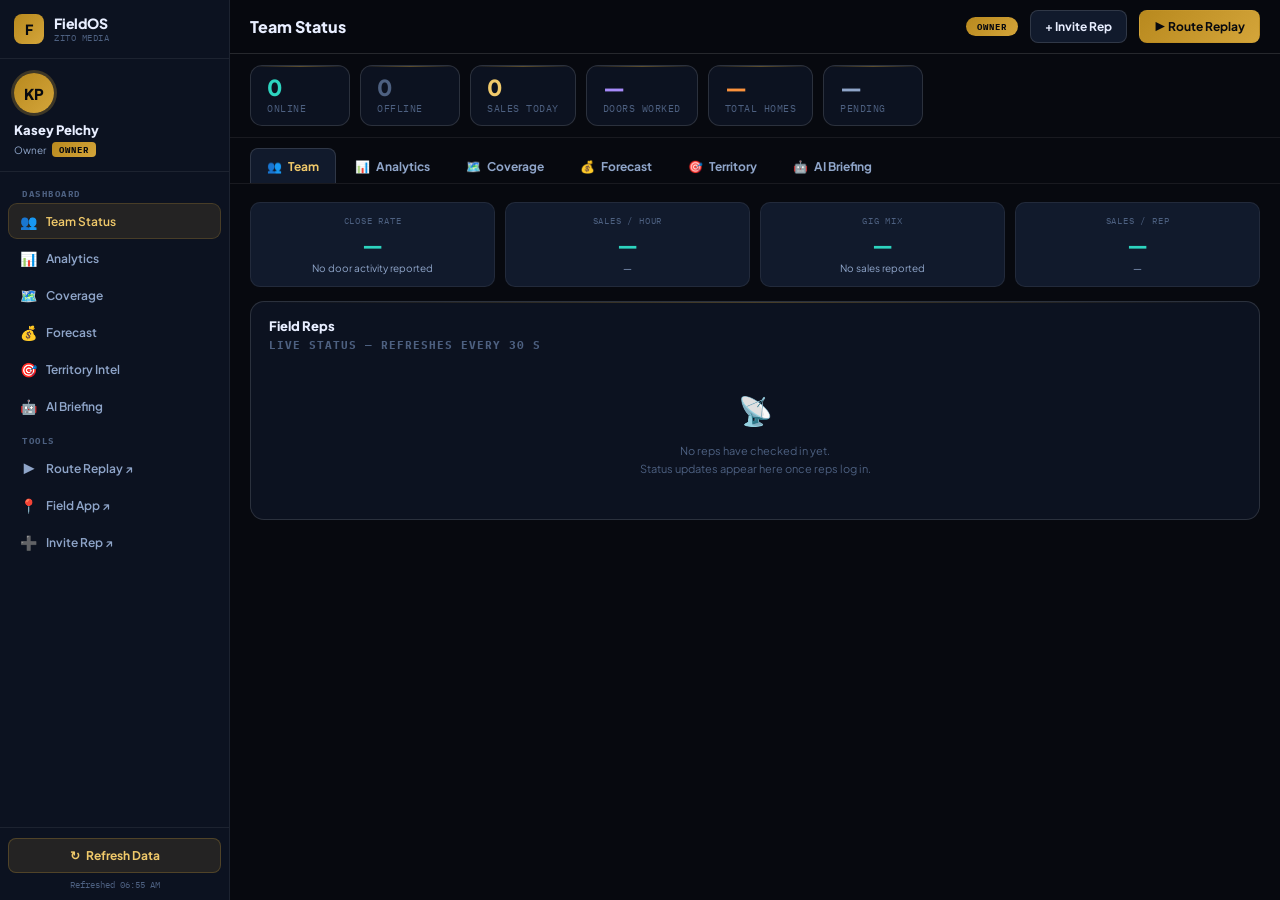
==== commit 88867ee8: "Update print statement from 'Hello' to 'Goodbye'" ====
--- a/index.html
+++ b/index.html
@@ -1,835 +1,14 @@
 <!DOCTYPE html>
 <html lang="en">
 <head>
-<meta charset="UTF-8">
-<meta name="viewport" content="width=device-width, initial-scale=1.0, viewport-fit=cover">
-<title>Zito FieldOS</title>
-<link rel="manifest" href="manifest.json">
-<meta name="theme-color" content="#005696">
-<meta name="mobile-web-app-capable" content="yes">
-<meta name="apple-mobile-web-app-capable" content="yes">
-<meta name="apple-mobile-web-app-status-bar-style" content="black-translucent">
-<meta name="apple-mobile-web-app-title" content="FieldOS">
-<link rel="apple-touch-icon" href="https://www.zitomedia.net/wp-content/uploads/2025/03/Untitled-design-6.png">
-<link rel="icon" type="image/png" href="https://www.zitomedia.net/wp-content/uploads/2025/03/Untitled-design-6.png">
-
-<!-- Preconnect to every external host so DNS + TLS happens in parallel, not serially -->
-<link rel="preconnect" href="https://fonts.googleapis.com">
-<link rel="preconnect" href="https://fonts.gstatic.com" crossorigin>
-<link rel="preconnect" href="https://cdnjs.cloudflare.com">
-<link rel="preconnect" href="https://server.arcgisonline.com">
-<link rel="preconnect" href="https://nominatim.openstreetmap.org">
-<link rel="preconnect" href="https://services.arcgisonline.com">
-<link rel="dns-prefetch" href="https://script.google.com">
-
-<!-- Fonts: display=swap means text shows in fallback font immediately, custom font swaps in when ready -->
-<link href="https://fonts.googleapis.com/css2?family=Space+Mono:wght@400;700&family=Syne:wght@400;600;700;800&display=swap" rel="stylesheet">
-<link rel="stylesheet" href="https://cdnjs.cloudflare.com/ajax/libs/leaflet/1.9.4/leaflet.min.css"/>
-<link rel="stylesheet" href="https://cdnjs.cloudflare.com/ajax/libs/leaflet.markercluster/1.5.3/MarkerCluster.min.css"/>
-<link rel="stylesheet" href="https://cdnjs.cloudflare.com/ajax/libs/leaflet.markercluster/1.5.3/MarkerCluster.Default.min.css"/>
-<!-- App styles — bump ?v= whenever you update style.css so browsers fetch fresh -->
-<link rel="stylesheet" href="style.css">
+  <meta charset="UTF-8">
+  <title>Redirecting…</title>
+  <meta http-equiv="refresh" content="0; url=./admin.html">
+  <script>
+    window.location.replace('./admin.html');
+  </script>
 </head>
 <body>
-
-<!-- ═══════════════════ SPLASH SCREEN ═══════════════════ -->
-<div id="splash" class="gone">
-  <div class="splash-grid"></div>
-  <div class="splash-glow"></div>
-  <div class="splash-rings">
-    <div class="splash-ring"></div>
-    <div class="splash-ring"></div>
-    <div class="splash-ring"></div>
-    <div class="splash-ring"></div>
-  </div>
-  <div class="splash-body">
-    <div class="splash-logo">
-      <img src="https://www.zitomedia.net/wp-content/uploads/2025/03/Untitled-design-6.png" alt="Zito Media">
-    </div>
-    <div class="splash-line"></div>
-    <div class="splash-tag">Field Operations & Sales Intelligence</div>
-    <div class="splash-name" id="splash-rep-name"></div>
-    <div class="splash-dots">
-      <div class="splash-dot"></div>
-      <div class="splash-dot"></div>
-      <div class="splash-dot"></div>
-    </div>
-    <div class="splash-prog-wrap">
-      <div class="splash-prog-track">
-        <div class="splash-prog-fill" id="splash-prog-fill"></div>
-      </div>
-      <div class="splash-prog-label">Loading session…</div>
-    </div>
-  </div>
-  <div class="splash-ver">ZITO FIELDOS v1.0.3 • Production • Build 2026.02.22</div>
-</div>
-
-<!-- ═══════════════════ SIGN-OUT CONFIRM ═══════════════════ -->
-<div id="signout-confirm">
-  <div class="signout-box">
-    <div class="signout-icon">👋</div>
-    <div class="signout-title">End Session?</div>
-    <div class="signout-msg">Your availability will be set to Offline and your session will be securely closed.</div>
-    <div class="signout-btns">
-      <button class="signout-cancel" onclick="closeSignOutConfirm()">Cancel</button>
-      <button class="signout-confirm-btn" onclick="confirmSignOut()">End Session</button>
-    </div>
-  </div>
-</div>
-
-<!-- ═══════════════════ SETUP PAGE ═══════════════════ -->
-<div id="page-setup">
-  <div class="logo-bar">
-    <img src="https://www.zitomedia.net/wp-content/uploads/2025/03/Untitled-design-6.png" alt="Zito Media Logo">
-  </div>
-  <div class="setup-card">
-    <h1>Initialize Sales Session</h1>
-    <p class="sub">Securely configure your territory, rep credentials, and address dataset before deployment.</p>
-
-    <div class="step">
-      <div class="slabel">Step 1 — Your Name</div>
-      <input class="txt-in" type="text" id="rep-name" placeholder="e.g. John Smith" oninput="validateRepName()" autocomplete="name">
-      <div id="rep-name-hint">⚠ Please enter your first and last name</div>
-      <div id="rep-profile-status"></div>
-    </div>
-
-    <div class="step">
-      <div class="slabel">Step 2 — Load Addresses <span class="text-danger">*Required</span></div>
-      <p class="shint">Addresses are loaded automatically once you click Load Addresses. Click the button below to fetch them — or upload a CSV as a backup.</p>
-      <button class="btn-fetch-addr" id="btn-fetch-addr" onclick="fetchAddressesFromSheet()">
-        <span id="fetch-addr-icon">📋</span> Load Addresses
-      </button>
-      <div id="fetch-addr-status" class="dz-status"></div>
-
-      <div class="dz-or">— or upload CSV backup —</div>
-      <div class="dropzone" id="dz-csv">
-        <input type="file" id="csv-file" accept=".csv">
-        <div class="dz-icon">📂</div>
-        <div class="dz-label">Drop CSV here or <strong>click to browse</strong></div>
-        <div id="csv-status" class="dz-status"></div>
-      </div>
-    </div>
-
-    <div class="step">
-      <div class="slabel">Step 3 — Territory KMZ Files <span class="text-muted">(optional)</span></div>
-      <p class="shint">Upload one or more KMZ files to draw territory polygons on the map.</p>
-      <div class="dropzone" id="dz-kml">
-        <input type="file" id="kml-file" accept=".kml,.kmz" multiple>
-        <div class="dz-icon">🗺️</div>
-        <div class="dz-label">Drop KMZ files here or <strong>click to browse</strong></div>
-        <div class="dz-label small-muted">Multiple files supported</div>
-      </div>
-      <div id="kml-file-list"></div>
-    </div>
-
-    <button class="btn-launch" id="launch-btn" disabled onclick="launchApp()">Launch</button>
-  </div>
-</div>
-
-<!-- ═══════════════════ APP PAGE ═══════════════════ -->
-<div id="page-app">
-  <div id="topbar">
-    <div class="tb-logo">
-      <img src="https://www.zitomedia.net/wp-content/uploads/2025/03/Untitled-design-6.png" alt="Logo" class="topbar-logo-img">
-    </div>
-    <div class="tb-sep"></div>
-    <div class="tb-stat">Homes Passed: <strong id="st-total">0</strong></div>
-    <div class="tb-stat sched">✅ Scheduled: <strong id="st-sched">0</strong></div>
-    <div class="tb-stat">Pending: <strong id="st-pend">0</strong></div>
-    <div class="tb-actions">
-      <button id="btn-drop-pin-top" class="tb-btn" title="Drop a pin / add an address">📍 Drop Pin</button>
-      <button id="btn-draw-zone-top" class="tb-btn tb-btn-zone" onclick="toggleDrawZoneMode()" title="Draw a polygon and auto-add every house inside it">🏘 Draw Zone</button>
-      <div id="tb-status-pill" class="is-offline" onclick="openBadge()" title="View my badge">
-        <span class="status-dot"></span>
-        <span id="tb-status-label">OFFLINE</span>
-      </div>
-      <button id="btn-manager" class="tb-btn" onclick="openManagerPanel()">Team</button>
-      <button id="btn-chat" class="tb-btn tb-btn-chat" onclick="openChat()" title="Team Chat">
-        💬 Chat<span id="chat-unread-badge" class="chat-unread-badge hidden"></span>
-      </button>
-      <button class="tb-btn" onclick="openBadge()">My Badge</button>
-      <button class="tb-btn btn-logout" onclick="openSignOutConfirm()" title="Sign out">Log Out</button>
-    </div>
-  </div>
-
-  <!-- Sidebar collapse toggle -->
-  <button id="sidebar-toggle" onclick="toggleSidebar()" title="Toggle address list">&#8249;</button>
-
-  <!-- ═══════════════════ BADGE MODAL ═══════════════════ -->
-  <div id="badge-modal" onclick="if(event.target===this)closeBadge()">
-    <div class="badge-wrap">
-      <div class="badge-card">
-        <div class="badge-stripe"></div>
-        <div class="badge-logo-bar">
-          <img src="https://www.zitomedia.net/wp-content/uploads/2025/03/Untitled-design-6.png" alt="Zito Media">
-          <span class="badge-id-num" id="badge-id-num">REP-000</span>
-        </div>
-        <div class="badge-avatar" id="badge-avatar">?</div>
-        <div class="badge-name" id="badge-rep-name">—</div>
-        <div class="badge-title">Sales Representative</div>
-        
-        <div class="badge-contact">
-          <div class="badge-contact-row">📞 <a id="badge-phone-link" href="#"><span id="badge-rep-phone">—</span></a></div>
-          <div class="badge-contact-row">✉️ <a id="badge-email-link" href="#"><span id="badge-rep-email">—</span></a></div>
-          <div class="badge-contact-row">🌐 <a id="badge-web-link" href="#" target="_blank" rel="noopener"><span id="badge-rep-web">zitomedia.net</span></a></div>
-        </div>
-
-        <div class="badge-email-actions">
-          <button class="badge-email-btn mega" onclick="emailCustomerOffer('mega')">Email Mega Offer</button>
-          <button class="badge-email-btn gig" onclick="emailCustomerOffer('gig')">Email Gig Offer</button>
-        </div>
-
-        <div class="badge-divider"></div>
-        <div class="badge-stats">
-          <div class="badge-stat">
-            <div class="badge-stat-val total-c" id="badge-total">0</div>
-            <div class="badge-stat-lbl">Total Sales</div>
-          </div>
-          <div class="badge-stat">
-            <div class="badge-stat-val mega-c" id="badge-mega">0</div>
-            <div class="badge-stat-lbl">Mega</div>
-          </div>
-          <div class="badge-stat">
-            <div class="badge-stat-val gig-c" id="badge-gig">0</div>
-            <div class="badge-stat-lbl">Gig</div>
-          </div>
-        </div>
-        <div class="badge-divider"></div>
-        <div class="badge-status-row">
-          <div id="badge-toggle" class="badge-status-toggle offline" onclick="toggleRepStatus()">
-            <span class="badge-toggle-dot"></span>
-            <span id="badge-status-text">OFFLINE</span>
-          </div>
-        </div>
-        <div class="badge-toggle-hint">Tap to toggle your availability status</div>
-      </div>
-      <button class="badge-close-btn" onclick="closeBadge()">Close</button>
-      <button class="badge-signout-btn" onclick="closeBadge();openSignOutConfirm()">⏻ End Session</button>
-    </div>
-  </div>
-
-  <!-- ═══════════════════ MANAGER DASHBOARD ═══════════════════ -->
-  <div id="manager-modal" onclick="if(event.target===this)closeManagerPanel()">
-    <div class="mgr-wrap">
-
-      <!-- Header -->
-      <div class="mgr-header">
-        <div>
-          <div class="mgr-eyebrow">Manager View</div>
-          <div class="mgr-title">Field Intelligence</div>
-          <div class="mgr-subtitle" id="mgr-last-refresh">—</div>
-        </div>
-        <button class="mgr-refresh-btn" id="mgr-refresh-btn" onclick="refreshManagerPanel()">↻</button>
-      </div>
-
-      <!-- Top KPI pills -->
-      <div class="mgr-summary">
-        <div class="mgr-pill"><div class="mgr-pill-val online-c" id="mgr-count-online">—</div><div class="mgr-pill-lbl">Online</div></div>
-        <div class="mgr-pill"><div class="mgr-pill-val offline-c" id="mgr-count-offline">—</div><div class="mgr-pill-lbl">Offline</div></div>
-        <div class="mgr-pill"><div class="mgr-pill-val sales-c" id="mgr-count-sales">—</div><div class="mgr-pill-lbl">Sales Today</div></div>
-      </div>
-
-      <!-- Tab nav -->
-      <div class="mgr-tabs">
-        <button class="mgr-tab active" onclick="switchMgrTab('team',this)"><span class="tab-emoji">👥</span><span class="tab-label">Team</span></button>
-        <button class="mgr-tab" onclick="switchMgrTab('analytics',this)"><span class="tab-emoji">📊</span><span class="tab-label">Analytics</span></button>
-        <button class="mgr-tab" onclick="switchMgrTab('coverage',this)"><span class="tab-emoji">🗺</span><span class="tab-label">Coverage</span></button>
-        <button class="mgr-tab" onclick="switchMgrTab('forecast',this)"><span class="tab-emoji">💰</span><span class="tab-label">Forecast</span></button>
-        <button class="mgr-tab" onclick="switchMgrTab('territory',this)"><span class="tab-emoji">🎯</span><span class="tab-label">Territory</span></button>
-        <button class="mgr-tab mgr-tab-ai" onclick="switchMgrTab('ai',this)"><span class="tab-emoji">🤖</span><span class="tab-label">AI</span></button>
-        <!-- AI Coach removed -->
-      </div>
-
-      <!-- ── TAB: TEAM ── -->
-      <div id="mgr-tab-team" class="mgr-tab-panel active">
-        <div class="mgr-perf">
-          <div class="mgr-perf-head">Live Performance</div>
-          <div class="mgr-perf-grid">
-            <div class="mgr-metric">
-              <div class="mgr-metric-lbl">Close Rate</div>
-              <div class="mgr-metric-val" id="mgr-m-close">—</div>
-              <div class="mgr-metric-sub" id="mgr-m-close-sub">—</div>
-            </div>
-            <div class="mgr-metric">
-              <div class="mgr-metric-lbl">Sales / Hour</div>
-              <div class="mgr-metric-val" id="mgr-m-pace">—</div>
-              <div class="mgr-metric-sub" id="mgr-m-pace-sub">—</div>
-            </div>
-            <div class="mgr-metric">
-              <div class="mgr-metric-lbl">Gig Mix</div>
-              <div class="mgr-metric-val" id="mgr-m-gigmix">—</div>
-              <div class="mgr-metric-sub" id="mgr-m-gigmix-sub">—</div>
-            </div>
-            <div class="mgr-metric">
-              <div class="mgr-metric-lbl">Sales / Rep</div>
-              <div class="mgr-metric-val" id="mgr-m-spr">—</div>
-              <div class="mgr-metric-sub" id="mgr-m-spr-sub">—</div>
-            </div>
-          </div>
-        </div>
-        <div class="mgr-list-head">Field Reps</div>
-        <div id="mgr-rep-list">
-          <div class="mgr-loading"><div class="mgr-spinner"></div>Loading rep data…</div>
-        </div>
-      </div>
-
-      <!-- ── TAB: ANALYTICS ── -->
-      <div id="mgr-tab-analytics" class="mgr-tab-panel">
-
-        <div class="mgr-two-col">
-          <div class="ana-card">
-            <div class="ana-card-head">🕐 Best Hours to Knock</div>
-            <div class="ana-card-sub">Close rate by hour of day — based on all recorded door knocks</div>
-            <div id="ana-tod-chart" class="tod-chart"></div>
-            <div class="tod-x-labels" id="ana-tod-labels"></div>
-          </div>
-
-          <div class="ana-card">
-            <div class="ana-card-head">📶 Status Breakdown</div>
-            <div class="ana-card-sub">Disposition of all worked doors this session</div>
-            <div id="ana-status-bars" class="status-bars"></div>
-          </div>
-        </div>
-
-        <div class="mgr-two-col">
-          <div class="ana-card">
-            <div class="ana-card-head">🆚 Competitor Landscape</div>
-            <div class="ana-card-sub">What service do prospects already have?</div>
-            <div id="ana-competitor" class="competitor-grid"></div>
-          </div>
-
-          <div class="ana-card">
-            <div class="ana-card-head">👤 Rep Leaderboard</div>
-            <div class="ana-card-sub">Ranked by close rate — minimum 5 doors worked</div>
-            <div id="ana-leaderboard" class="leaderboard-list"></div>
-          </div>
-        </div>
-
-      </div>
-
-      <!-- ── TAB: COVERAGE ── -->
-      <div id="mgr-tab-coverage" class="mgr-tab-panel">
-
-        <div class="mgr-two-col">
-          <div class="ana-card">
-            <div class="ana-card-head card-head-flex">
-              <span>Territory Coverage</span>
-              <button class="heat-btn" id="btn-heat-map" onclick="toggleHeatMap()">🌡 Coverage Map</button>
-            </div>
-            <div class="ana-card-sub">% of addresses knocked per territory</div>
-            <div id="cov-territory-bars"></div>
-          </div>
-
-          <div class="ana-card">
-            <div class="ana-card-head">📍 Coverage Legend</div>
-            <div class="cov-legend">
-              <div class="cov-leg-row"><span class="cov-swatch mega"></span>Mega Sale</div>
-              <div class="cov-leg-row"><span class="cov-swatch gig"></span>Gig Sale</div>
-              <div class="cov-leg-row"><span class="cov-swatch nothome"></span>Not Home</div>
-              <div class="cov-leg-row"><span class="cov-swatch brightspeed"></span>Brightspeed</div>
-              <div class="cov-leg-row"><span class="cov-swatch incontract"></span>In Contract</div>
-              <div class="cov-leg-row"><span class="cov-swatch notinterested"></span>Not Interested</div>
-              <div class="cov-leg-row"><span class="cov-swatch goback"></span>Go Back Later</div>
-              <div class="cov-leg-row"><span class="cov-swatch pending"></span>Pending / Untouched</div>
-            </div>
-          </div>
-        </div>
-
-      </div>
-
-      <!-- ── TAB: FORECAST ── -->
-      <div id="mgr-tab-forecast" class="mgr-tab-panel">
-
-        <div class="ana-card forecast-hero">
-          <div class="ana-card-head">📡 Revenue Projection</div>
-          <div class="ana-card-sub">Based on current close rate applied to remaining pending homes</div>
-          <div class="forecast-mrr" id="fc-mrr">—</div>
-          <div class="forecast-mrr-label">Projected Monthly Recurring Revenue</div>
-        </div>
-
-        <div class="ana-card">
-          <div class="ana-card-head">Projection Inputs</div>
-          <div class="fc-inputs-grid" id="fc-inputs-grid"></div>
-        </div>
-
-        <div class="ana-card">
-          <div class="ana-card-head">Territory Breakdown</div>
-          <div id="fc-territory-table"></div>
-        </div>
-
-        <div class="ana-card">
-          <div class="ana-card-head">Package Revenue Split</div>
-          <div class="fc-pkg-split" id="fc-pkg-split"></div>
-        </div>
-
-      </div>
-
-      <!-- ── TAB: TERRITORY INTEL ── -->
-      <div id="mgr-tab-territory" class="mgr-tab-panel">
-
-        <div class="ana-card">
-          <div class="ana-card-head">📡 Territory Saturation</div>
-          <div class="ana-card-sub">How worked-out is each territory? When to rotate reps in.</div>
-          <div id="ti-saturation"></div>
-        </div>
-
-        <div class="ana-card">
-          <div class="ana-card-head">🆚 Competitor Breakdown by Territory</div>
-          <div class="ana-card-sub">% of homes using Brightspeed, in contract, or open market — per territory</div>
-          <div id="ti-competitor-table"></div>
-        </div>
-
-        <div class="ana-card">
-          <div class="ana-card-head">🔄 Follow-Up Queue</div>
-          <div class="ana-card-sub">Go Back Later &amp; Not Home doors across all territories — sorted by how long they've been waiting</div>
-          <div id="ti-stale-list"></div>
-        </div>
-
-        <div class="ana-card">
-          <div class="ana-card-head">📋 Deploy Recommendations</div>
-          <div class="ana-card-sub">Where to focus reps next based on coverage and close rate data</div>
-          <div id="ti-recommendations"></div>
-        </div>
-
-      </div>
-
-      <!-- AI Coach tab removed -->
-
-      <!-- ── TAB: AI ANALYSIS ── -->
-      <div id="mgr-tab-ai" class="mgr-tab-panel">
-
-        <!-- API Key row -->
-        <div class="ai-key-row" id="ai-key-row">
-          <div class="ai-key-label">Anthropic API Key</div>
-          <div class="ai-key-input-wrap">
-            <input class="ai-key-input" id="ai-key-input" type="password"
-              placeholder="sk-ant-api03-…"
-              oninput="aiKeySave()"
-              autocomplete="off" spellcheck="false">
-            <button class="ai-key-toggle" onclick="aiKeyToggle()" title="Show/hide key">👁</button>
-          </div>
-          <div class="ai-key-hint" id="ai-key-hint">Saved in your browser only — never sent to the sheet</div>
-        </div>
-
-        <div class="ai-hero-card">
-          <div class="ai-hero-left">
-            <div class="ai-hero-title">🤖 Field Intelligence Briefing</div>
-            <div class="ai-hero-sub">Claude analyses all live territory, rep, competitor, and forecast data to give you actionable deployment recommendations.</div>
-          </div>
-          <button class="ai-run-btn" id="ai-run-btn" onclick="runAIAnalysis()">
-            <span id="ai-run-btn-label">▶ Run Analysis</span>
-          </button>
-        </div>
-
-        <!-- Context pills — what data is being sent -->
-        <div class="ai-context-pills" id="ai-context-pills"></div>
-
-        <!-- Output area -->
-        <div id="ai-output" class="ai-output-idle">
-          <div class="ai-output-placeholder">
-            <div class="ai-placeholder-icon">🧠</div>
-            <div>Enter your API key above, then hit <strong>Run Analysis</strong>.<br>
-            Takes about 10–15 seconds.</div>
-          </div>
-        </div>
-
-        <!-- Timestamp -->
-        <div class="ai-timestamp" id="ai-timestamp"></div>
-
-      </div>
-
-      <button class="mgr-close-btn" onclick="closeManagerPanel()">Close</button>
-    </div>
-  </div>
-
-  <!-- ═══════════════════ GPS PERMISSION PROMPT ═══════════════════ -->
-  <div id="gps-prompt" class="gps-prompt-overlay">
-    <div class="gps-prompt-box">
-      <div class="gps-prompt-icon">📍</div>
-      <div class="gps-prompt-title">Enable Location</div>
-      <div class="gps-prompt-body">
-        FieldOS uses your location to:<br><br>
-        <span class="gps-feat">🧭 <strong>Route Mode</strong> — sort addresses nearest-first as you walk</span>
-        <span class="gps-feat">📡 <strong>Territory loading</strong> — auto-load homes near you</span>
-        <span class="gps-feat">🔄 <strong>Follow-Up Queue</strong> — show distance to each callback</span>
-      </div>
-      <div class="gps-prompt-sub">Your location is never stored or shared. It stays on your device.</div>
-      <button class="gps-btn-allow" onclick="requestGPS()">Allow Location Access</button>
-      <button class="gps-btn-skip"  onclick="dismissGPSPrompt()">Not Now</button>
-    </div>
-  </div>
-
-  <!-- GPS status banner (shows briefly after grant/deny) -->
-  <div id="gps-banner" class="gps-banner"></div>
-
-  <div id="panel-list">
-    <div class="pl-head">
-      <div class="pl-title">
-        Addresses
-        <span class="pl-badge" id="addr-count">0</span>
-      </div>
-      <div class="pl-mode-btns">
-        <button class="pl-mode-btn" id="btn-route-mode" onclick="toggleRouteMode()">
-          <span class="pl-mode-icon">🧭</span>
-          <span class="pl-mode-label">Route</span>
-        </button>
-        <button class="pl-mode-btn" id="btn-stale-mode" onclick="toggleStaleMode()">
-          <span class="pl-mode-icon">🔄</span>
-          <span class="pl-mode-label">Follow-Up</span>
-          <span class="pl-mode-count" id="stale-badge"></span>
-        </button>
-      </div>
-      <input class="search-in" id="addr-search" placeholder="🔍 Search addresses…" oninput="filterList(this.value)">
-    </div>
-    <div id="addr-items"></div>
-    <div class="pl-footer">
-      <button class="btn-add-addr" onclick="openAddAddrModal()">&#43; Add Address</button>
-    </div>
-  </div>
-
-  <!-- ═══════════════════ ADD ADDRESS MODAL ═══════════════════ -->
-  <div id="add-addr-modal" onclick="if(event.target===this)closeAddAddrModal()">
-    <div class="add-addr-box">
-      <div class="add-addr-header">
-        <div class="add-addr-title">Add New Address</div>
-        <button class="add-addr-close" onclick="closeAddAddrModal()">&#10005;</button>
-      </div>
-      <div class="add-addr-sub">Enter a home not in the current list. It will be added to your session and saved to the Addresses tab in Google Sheets.</div>
-
-      <div class="fg">
-        <label class="fl">Street Address <span class="text-danger">*</span></label>
-        <input class="fi" type="text" id="new-addr-street" placeholder="e.g. 123 Oak St" oninput="checkNewAddrReady()">
-      </div>
-      <div class="fg-row">
-        <div>
-          <label class="fl">City <span class="text-danger">*</span></label>
-          <input class="fi" type="text" id="new-addr-city" placeholder="e.g. Burnsville" oninput="checkNewAddrReady()">
-        </div>
-        <div>
-          <label class="fl">State</label>
-          <input class="fi" type="text" id="new-addr-state" placeholder="e.g. NC" maxlength="2">
-        </div>
-      </div>
-      <div class="fg">
-        <label class="fl">ZIP Code</label>
-        <input class="fi" type="text" id="new-addr-zip" placeholder="e.g. 28714" maxlength="10">
-      </div>
-
-      <div class="add-addr-note">
-        &#128203; This address will also be written to the <strong>Addresses</strong> tab of your Google Sheet so it persists for future sessions.
-      </div>
-
-      <button class="btn-add-addr-submit" id="btn-new-addr-submit" onclick="submitNewAddress()" disabled>Add Address</button>
-      <div id="add-addr-sending">
-        <div class="add-addr-spinner"></div> Saving to Google Sheet&hellip;
-      </div>
-    </div>
-  </div>
-
-  <!-- Pin Drop banner — visible while pin mode is active -->
-  <div id="pin-drop-banner">📍 Tap a home on the map to add it</div>
-
-  <!-- Draw Zone banner — visible while polygon drawing is active -->
-  <div id="draw-zone-banner">
-    <span id="draw-zone-banner-text">✏️ Tap to place corners — double-tap or tap ● to close</span>
-    <button class="dz-banner-cancel" onclick="cancelDrawZone()">✕ Cancel</button>
-  </div>
-
-  <!-- Draw Zone Confirm Modal -->
-  <div id="draw-zone-confirm-modal" onclick="if(event.target===this)closeDrawZoneConfirm()">
-    <div class="dz-confirm-box">
-      <div class="dz-confirm-header">
-        <div class="dz-confirm-title">🏘 Zone Scan Complete</div>
-        <button class="dz-confirm-close" onclick="closeDrawZoneConfirm()">✕</button>
-      </div>
-      <div class="dz-confirm-count">
-        <div class="dz-count-num" id="dz-count-big">0</div>
-        <div class="dz-count-label">homes found in zone</div>
-      </div>
-      <div id="dz-breakdown" class="dz-breakdown"></div>
-      <div id="dz-geocode-time" class="dz-geocode-time"></div>
-      <div class="dz-territory-row">
-        <label class="dz-terr-label">Assign territory name</label>
-        <input class="dz-terr-input" id="dz-territory-input" type="text" placeholder="e.g. Palestine_TX">
-      </div>
-      <div class="dz-confirm-actions">
-        <button class="dz-btn-confirm" onclick="confirmAddZoneBuildings()">✅ Add All Homes</button>
-        <button class="dz-btn-cancel"  onclick="closeDrawZoneConfirm()">Cancel</button>
-      </div>
-    </div>
-  </div>
-
-  <!-- Drop Pin FAB — mobile only, replaces the topbar button which overflows on small screens -->
-  <button id="btn-drop-pin-fab" onclick="togglePinDropMode()" title="Drop a pin / add an address">
-    📍 Drop Pin
-  </button>
-
-  <div id="map"></div>
-
-  <!-- Weather Overlay Pill -->
-  <div id="wx-pill" class="wx-pill" aria-label="Weather controls">
-    <button id="wx-radar-toggle" class="wx-chip wx-toggle" type="button" onclick="wxToggleRadar()" aria-pressed="false">
-      <span class="wx-label">Radar</span>
-      <span class="wx-switch" aria-hidden="true"><span class="wx-knob"></span></span>
-    </button>
-    <div id="wx-temp" class="wx-chip wx-temp" title="Current temperature">—°F</div>
-  </div>
-
-  <!-- Geocoding progress bar -->
-  <div id="geocode-bar" class="hidden">
-    <div id="gc-text"></div>
-    <div class="gc-track">
-      <div id="gc-fill"></div>
-    </div>
-  </div>
-
-  <div id="panel-form">
-    <div class="pf-head">
-      <div class="pf-info">
-        <div class="pf-addr" id="pf-addr-line"></div>
-        <div class="pf-sub"  id="pf-addr-sub"></div>
-      </div>
-      <button class="pf-collapse" id="pf-collapse-btn" onclick="toggleFormCollapse()" title="Collapse / expand form">▾</button>
-      <button class="pf-close" onclick="closeForm()">✕</button>
-    </div>
-    <div class="pf-body">
-
-      <!-- Active customer notice (shown instead of sales form) -->
-      <div id="active-notice" class="hidden">
-        <div class="active-notice-box">
-          <div class="active-notice-icon">⚡</div>
-          <div class="active-notice-title">Active Customer</div>
-          <div class="active-notice-msg">This address is an existing active customer and cannot be sold to.</div>
-        </div>
-      </div>
-
-      <!-- Sales form (hidden for active customers) -->
-      <div id="sales-form-body">
-
-      <!-- Previous disposition banner — shown when address has been visited before -->
-      <div id="prev-disposition" class="hidden">
-        <div class="prev-disp-label">Previous Disposition</div>
-        <div class="prev-disp-row">
-          <span class="prev-disp-status" id="prev-disp-status"></span>
-          <span class="prev-disp-clear" onclick="clearPrevDisposition()" title="Clear disposition">✕ Clear</span>
-        </div>
-        <div class="prev-disp-note hidden" id="prev-disp-note"></div>
-      </div>
-
-      <div class="sec-head">Customer Info</div>
-      <div class="fg-row">
-        <div><label class="fl">First Name</label><input class="fi" type="text" id="f-first" placeholder="Jane"></div>
-        <div><label class="fl">Last Name</label><input class="fi" type="text" id="f-last" placeholder="Smith"></div>
-      </div>
-      <div class="fg">
-        <label class="fl">Phone</label>
-        <input class="fi" type="text" id="f-phone" placeholder="(555) 555-5555" oninput="fmtPhone(this)">
-      </div>
-      <div class="fg">
-        <label class="fl">Email</label>
-        <input class="fi" type="text" id="f-email" placeholder="jane@example.com">
-      </div>
-      <div class="fg">
-        <label class="fl">Notes</label>
-        <input class="fi" type="text" id="f-notes" placeholder="Gate code, best call time, etc.">
-      </div>
-
-      <div class="sec-head">Select Package</div>
-      <div class="pkg-grid">
-        <div class="pkg-card mega-card" id="pkg-mega" onclick="pickPkg('mega')">
-          <span class="pkg-check">✓</span>
-          <div class="pkg-icon">⚡</div>
-          <div class="pkg-name">Mega Speed</div>
-          <div class="pkg-speed">500 Mbps</div>
-          <div class="pkg-price">$44.95/mo</div>
-        </div>
-        <div class="pkg-card gig-card" id="pkg-gig" onclick="pickPkg('gig')">
-          <span class="pkg-check">✓</span>
-          <div class="pkg-icon">🚀</div>
-          <div class="pkg-name">Gig Speed</div>
-          <div class="pkg-speed">1,000 Mbps</div>
-          <div class="pkg-price">$54.95/mo</div>
-        </div>
-      </div>
-
-      <!-- Pricing Breakdown (shown after package selected) -->
-      <div id="pricing-box" class="hidden">
-
-        <div class="sec-head">Schedule Install</div>
-
-        <!-- Schedule picker -->
-        <div id="sched-wrap">
-          <div id="sched-loading" class="sched-msg hidden">
-            <div class="sched-spinner"></div><span>Loading schedule…</span>
-          </div>
-          <div id="sched-error" class="sched-err hidden"></div>
-
-          <div id="sched-picker" class="hidden">
-            <div class="sched-nav">
-              <button class="sched-nav-btn" onclick="schedShiftWeek(-1)">&#8592;</button>
-              <span class="sched-week-label" id="sched-week-label"></span>
-              <button class="sched-nav-btn" onclick="schedShiftWeek(1)">&#8594;</button>
-            </div>
-            <div id="sched-day-grid"></div>
-          </div>
-
-          <!-- Confirmed slot -->
-          <div id="sched-confirmed" class="sched-confirmed hidden">
-            <div class="sched-conf-check">✅</div>
-            <div class="sched-conf-body">
-              <div class="sched-conf-label">Install Scheduled</div>
-              <div class="sched-conf-date" id="sched-conf-date"></div>
-              <div class="sched-conf-time" id="sched-conf-time"></div>
-            </div>
-            <button class="sched-conf-change" onclick="schedClearSlot()">✕ Change</button>
-          </div>
-        </div>
-
-        <!-- Hidden fields used by calcPricing + payload -->
-        <input type="hidden" id="f-install-date">
-        <input type="hidden" id="f-install-time">
-
-        <div class="sec-head">Pricing Breakdown</div>
-        <div class="price-table">
-          <div class="price-section-label">Monthly Bill (recurring)</div>
-          <div class="price-row"><span>Internet Service</span><span id="pr-internet">—</span></div>
-           <div class="price-row"><span>Modem Fee</span><span>$10.00</span></div>
-          <div class="price-row"><span>eero 6+ WiFi Router</span><span>$5.00</span></div>
-          <div class="price-row"><span>Payment Processing Fee</span><span>$1.00</span></div>
-          <div class="price-row price-total"><span>Monthly Total</span><span id="pr-monthly">—</span></div>
-
-          <div class="price-section-label mt-14">First Month Bill (promo: internet is free)</div>
-          <div class="price-row promo-row"><span>Internet Service</span><span class="free-tag">FREE</span></div>
-           <div class="price-row"><span>Modem Fee</span><span>$10.00</span></div>
-          <div class="price-row"><span>eero 6+ WiFi Router</span><span>$5.00</span></div>
-          <div class="price-row"><span>Payment Processing Fee</span><span>$1.00</span></div>
-          <div class="price-row price-total"><span>First Month Bill (fees only)</span><span id="pr-firstbill-fees">$16.00</span></div>
-           <div class="price-row"><span class="opacity-85">+ Estimated Proration (below)</span><span class="opacity-85">—</span></div>
-           <div class="price-row price-total"><span>Estimated First Bill Total</span><span id="pr-firstbill-total">—</span></div>
-
-          <div id="proration-section" class="hidden">
-            <div class="price-section-label mt-14">Estimated Proration (install → 1st of next month)</div>
-            <div class="price-row"><span id="pr-prorate-label">Internet</span><span id="pr-prorate-internet">—</span></div>
-            <div class="price-row"><span id="pr-prorate-eero-label">eero 6+</span><span id="pr-prorate-eero">—</span></div>
-            <div class="price-row"><span>Payment Processing Fee</span><span>$1.00</span></div>
-            <div class="price-row price-total"><span>Estimated Proration Total</span><span id="pr-prorate-total">—</span></div>
-             <div class="price-note mt-10">
-               ✅ <strong>No payment is collected at install.</strong> Estimated proration is added to the first bill.
-             </div>
-          </div>
-
-          <div class="price-note">
-            📅 Bills are generated on the <strong>1st</strong> of each month and due by the <strong>10th</strong>.
-            <br>💡 Promo: First month includes <strong>free internet service</strong>, but standard monthly fees still apply (modem $10, eero $5, processing $1).
-          </div>
-        </div>
-      </div>
-
-      <div class="sec-head">Submit Sale</div>
-      <button class="btn-mega" id="btn-mega" onclick="submitSale('Mega Speed')" disabled>⚡ Submit — Mega Speed</button>
-      <button class="btn-gig"  id="btn-gig"  onclick="submitSale('Gig Speed')"  disabled>🚀 Submit — Gig Speed</button>
-
-      <div class="sec-head">No Sale</div>
-      <div class="status-grid" id="status-grid">
-        <!-- Populated dynamically by renderDispositionButtons() based on territory -->
-      </div>
-      
-      <!-- No Sale Disposition Note (only for Not Home / Not Interested / Go Back Later) -->
-      <div class="fg hidden" id="ns-note-wrap">
-        <label class="fl" for="ns-note">Disposition Note</label>
-        <textarea class="fi" id="ns-note" rows="3" placeholder="Quick note (optional)"></textarea>
-      </div>
-
-<button class="btn-log" onclick="submitStatus()">Log Status (no sale)</button>
-
-      </div><!-- end sales-form-body -->
-    </div>
-  </div>
-</div>
-
-<!-- ═══════════════════ CHAT MODAL ═══════════════════ -->
-<div id="chat-modal" onclick="if(event.target===this)closeChat()">
-  <div class="chat-wrap">
-    <div class="chat-header">
-      <div class="chat-header-left">
-        <div class="chat-title">💬 Team Chat</div>
-        <div class="chat-subtitle" id="chat-subtitle">Loading…</div>
-      </div>
-      <button class="chat-close-btn" onclick="closeChat()">✕</button>
-    </div>
-    <div class="chat-messages" id="chat-messages">
-      <div class="chat-loading"><div class="chat-spinner"></div> Loading messages…</div>
-    </div>
-    <div class="chat-input-row">
-      <input class="chat-input" id="chat-input" type="text" placeholder="Message the team…" maxlength="500" onkeydown="if(event.key==='Enter'&&!event.shiftKey){event.preventDefault();sendChatMessage();}">
-      <button class="chat-send-btn" onclick="sendChatMessage()">Send</button>
-    </div>
-  </div>
-</div>
-
-<!-- Toast -->
-<div id="toast"></div>
-
-<!-- Guide Modal -->
-<div id="modal" onclick="handleModalClick(event)">
-  <div class="modal-box">
-    <h2>⚙ Google Sheets Setup Guide</h2>
-    <p>Follow these steps to send sale data automatically to a Google Sheet.</p>
-
-    <h3>1 — Create a Google Sheet</h3>
-    <p>Add these headers in Row 1 exactly as shown:</p>
-    <pre>Timestamp | Salesperson | Address | City | State | Zip | First Name | Last Name | Phone | Email | Package | Install Date | Install Time | Notes | Status</pre>
-
-    <h3>2 — Open Apps Script</h3>
-    <p>Go to <strong>Extensions → Apps Script</strong>, delete existing code, and paste this:</p>
-    <pre>function doPost(e) {
-  var sheet = SpreadsheetApp.getActiveSpreadsheet().getActiveSheet();
-  var d = JSON.parse(e.postData.contents);
-  sheet.appendRow([
-    new Date(), d.salesperson,
-    d.address, d.city, d.state, d.zip,
-    d.firstName, d.lastName, d.phone, d.email,
-    d.package, d.installDate, d.installTime, d.notes, d.status
-  ]);
-  return ContentService
-    .createTextOutput(JSON.stringify({result:'success'}))
-    .setMimeType(ContentService.MimeType.JSON);
-}</pre>
-
-    <h3>3 — Deploy as Web App</h3>
-    <p>Click <strong>Deploy → New deployment → Web app</strong>. Set <em>Execute as</em>: <strong>Me</strong>, <em>Who has access</em>: <strong>Anyone</strong>. Deploy and authorize.</p>
-
-    <h3>4 — Address CSV Format</h3>
-    <pre>address,city,state,zip
-123 Main St,Burnsville,NC,28714
-456 Oak Ave,Burnsville,NC,28714</pre>
-
-    <button class="modal-close" onclick="closeModal()">Close</button>
-  </div>
-</div>
-<!-- Third-party libraries -->
-<script defer src="https://cdnjs.cloudflare.com/ajax/libs/leaflet/1.9.4/leaflet.min.js"></script>
-<script defer src="https://cdnjs.cloudflare.com/ajax/libs/leaflet.markercluster/1.5.3/leaflet.markercluster.min.js"></script>
-<script defer src="https://cdnjs.cloudflare.com/ajax/libs/PapaParse/5.4.1/papaparse.min.js"></script>
-<script defer src="https://cdnjs.cloudflare.com/ajax/libs/jszip/3.10.1/jszip.min.js"></script>
-<!-- App logic — bump ?v= whenever you push a new version of app.js -->
-<script defer src="app.js"></script>
-<!-- Supabase client (optional) -->
-<script type="module">
-  import { createClient } from "https://esm.sh/@supabase/supabase-js@2";
-
-  window.supabase = createClient(
-    "YOUR_SUPABASE_URL",
-    "YOUR_SUPABASE_ANON_KEY"
-  );
-</script>
-<!-- Service worker: caches app shell + tiles so the app loads fast on weak signal -->
-<script>
-  if ('serviceWorker' in navigator) {
-    window.addEventListener('load', function() {
-      navigator.serviceWorker.register('sw.js').catch(function(){});
-    });
-  }
-</script>
+  Redirecting to <a href="./admin.html">admin.html</a>...
 </body>
-</html>+</html>
